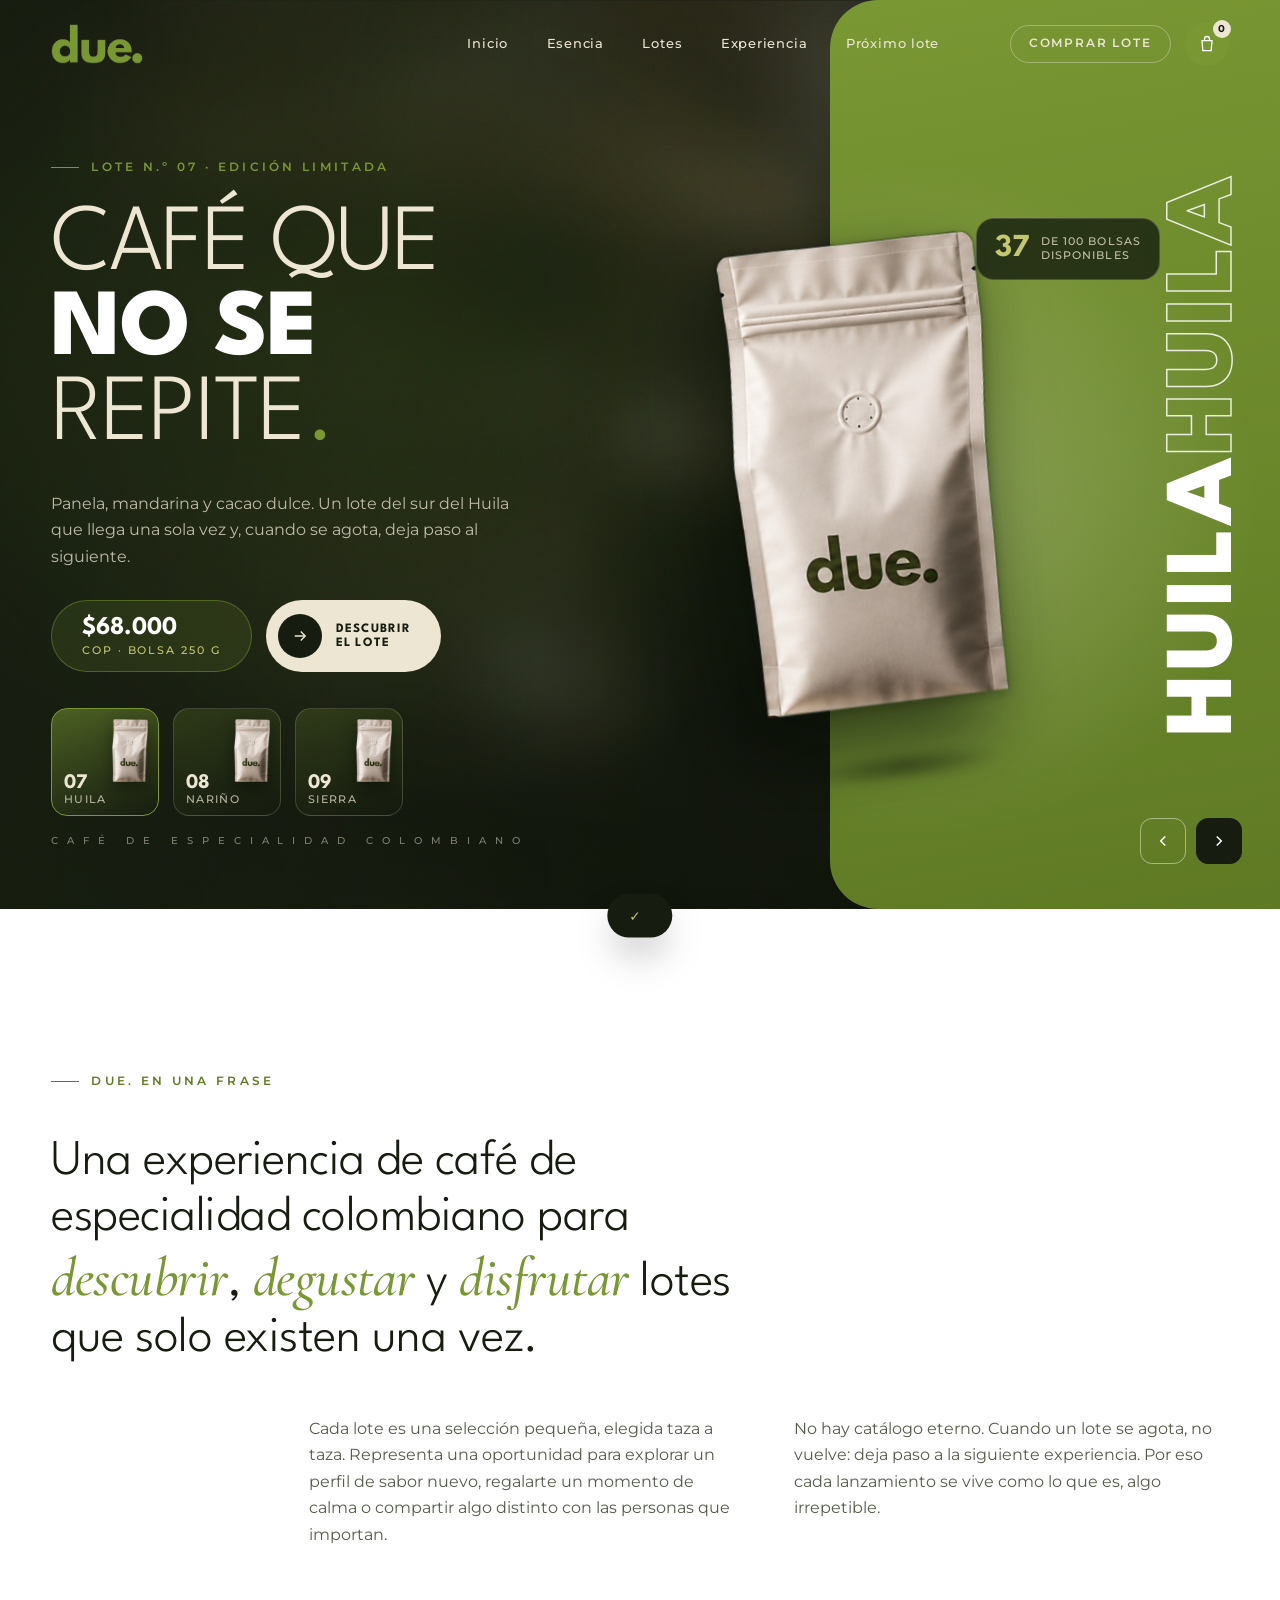
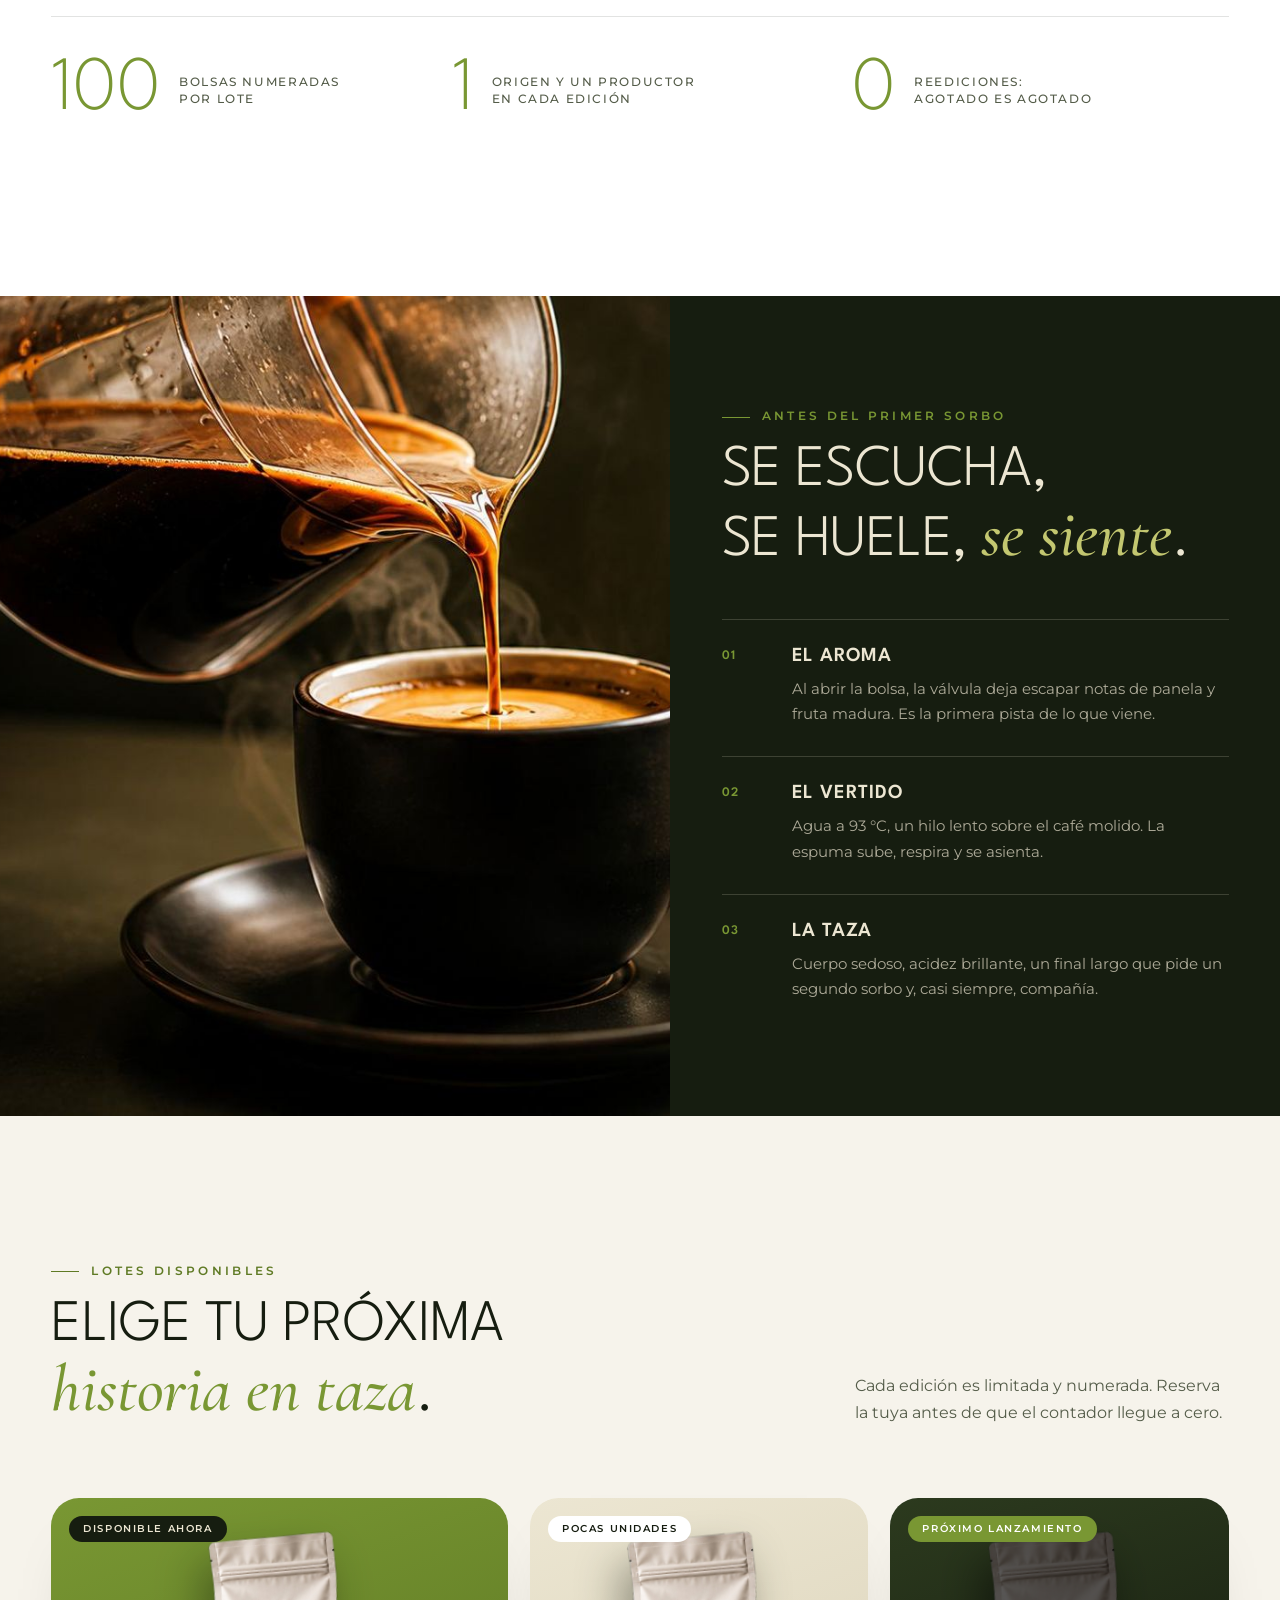
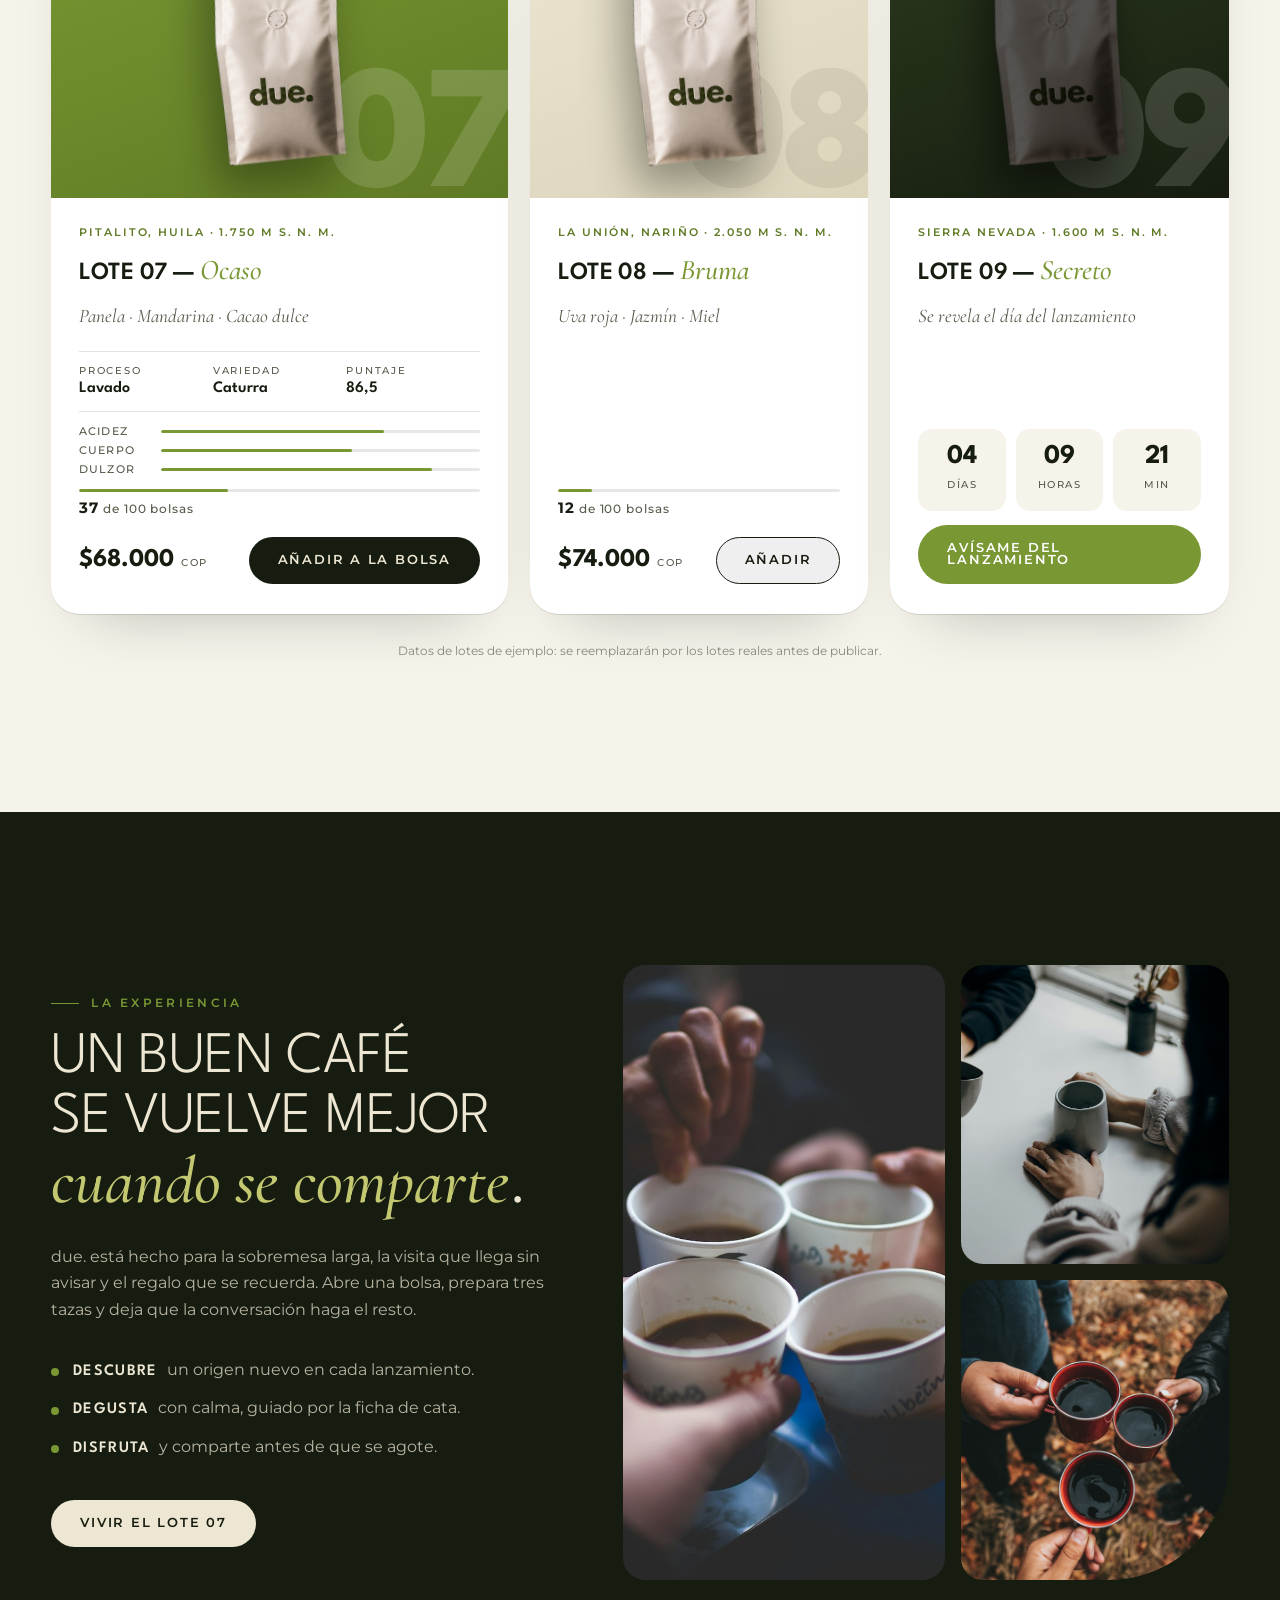
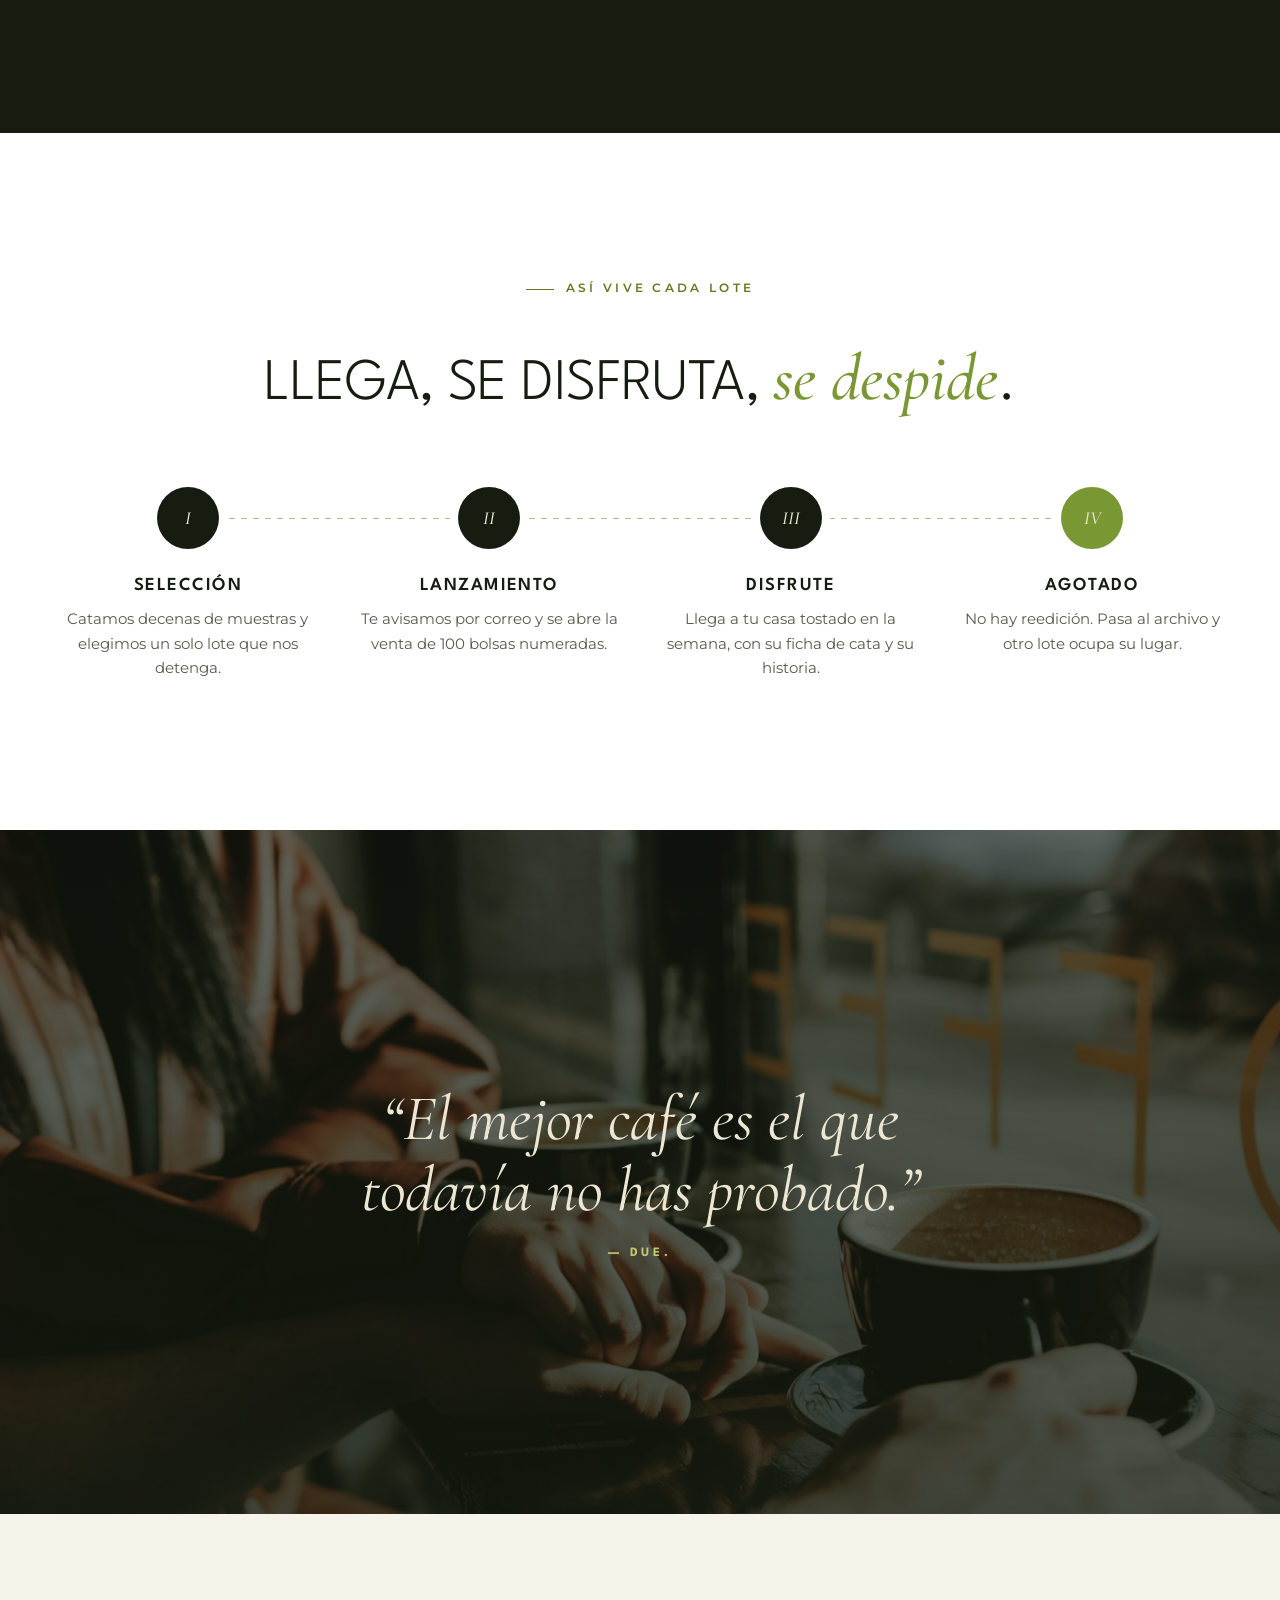
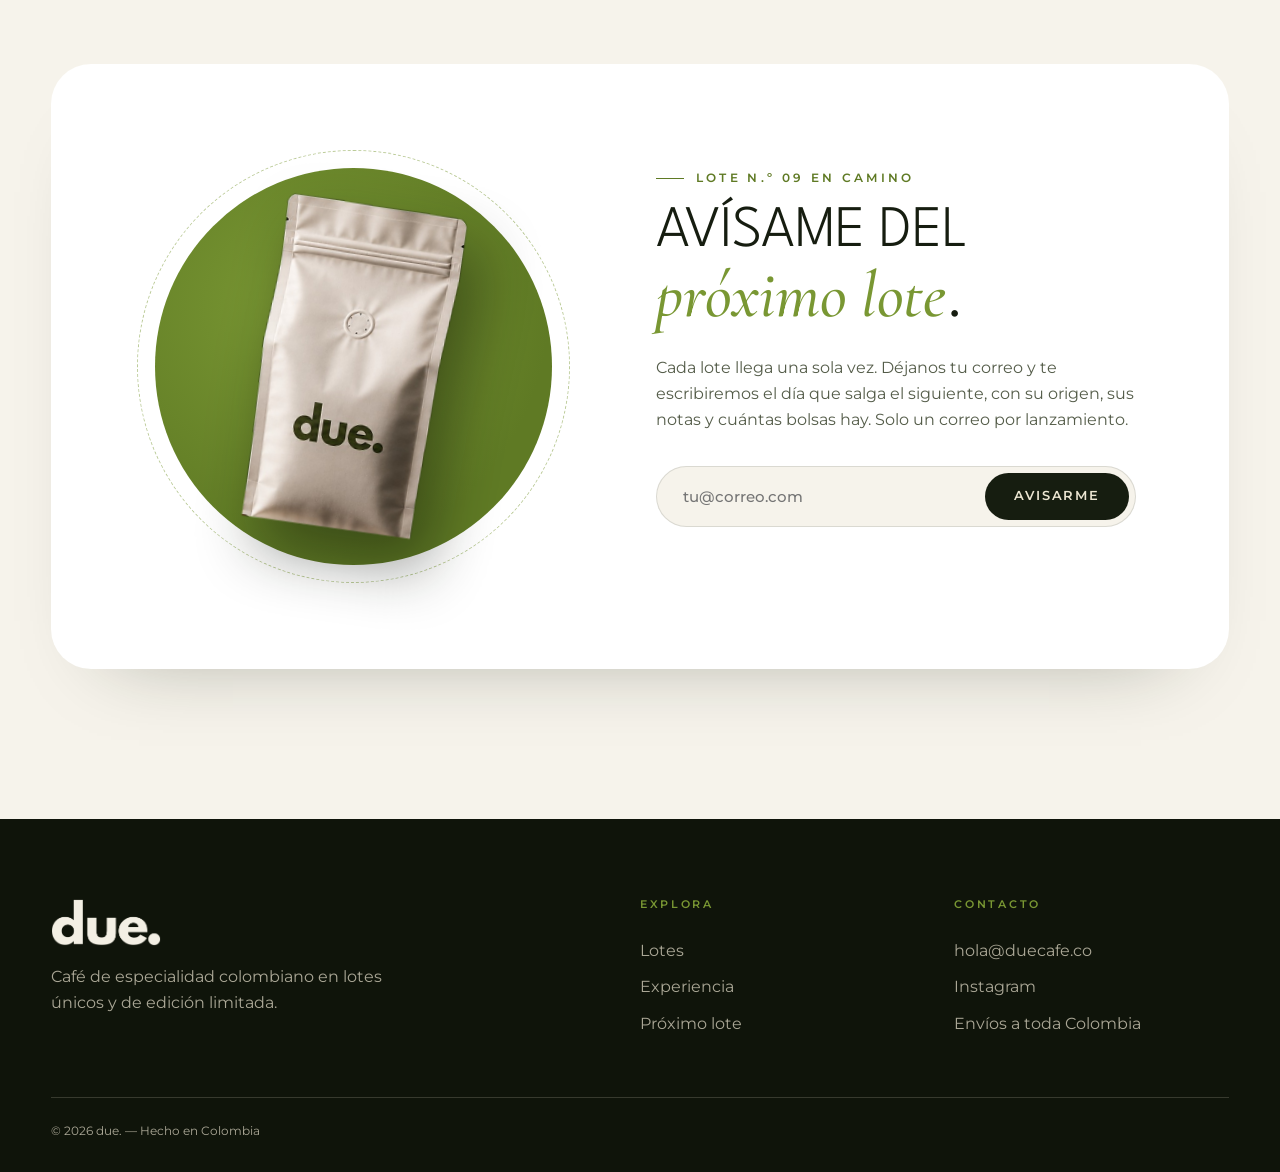
==== index.html @ b34d58bc "Cambiar el club por «avísame del próximo lote» La sección final, el menú, el pie, la tarjeta del lot" ====
<!DOCTYPE html>
<html lang="es">
<head>
  <meta charset="UTF-8">
  <meta name="viewport" content="width=device-width, initial-scale=1">
  <title>due. — Café de especialidad colombiano en lotes limitados</title>
  <meta name="description" content="due. es una experiencia de café de especialidad colombiano: lotes únicos y de edición limitada para descubrir, degustar y compartir antes de que se agoten.">
  <meta name="theme-color" content="#161D10">
  <link rel="icon" href="assets/logo-due-olive.png">
  <link rel="preconnect" href="https://fonts.googleapis.com">
  <link rel="preconnect" href="https://fonts.gstatic.com" crossorigin>
  <link href="https://fonts.googleapis.com/css2?family=Cormorant+Garamond:ital,wght@0,500;1,400;1,500&family=League+Spartan:wght@300;400;600;700;800&family=Montserrat:wght@400;500;600&display=swap" rel="stylesheet">
  <link rel="stylesheet" href="css/due.css">
</head>
<body>

<a class="skip" href="#main">Saltar al contenido</a>

<!-- ============ HEADER ============ -->
<header class="nav" id="nav">
  <div class="nav__in">
    <a href="#inicio" class="nav__logo" aria-label="due. inicio">
      <img src="assets/logo-due-lima.png" alt="due." width="96" height="41">
    </a>
    <nav class="nav__links" id="menu" aria-label="Principal">
      <a href="#inicio">Inicio</a>
      <a href="#esencia">Esencia</a>
      <a href="#lotes">Lotes</a>
      <a href="#experiencia">Experiencia</a>
      <a href="#aviso">Próximo lote</a>
    </nav>
    <div class="nav__actions">
      <a href="#lotes" class="nav__cta">Comprar lote</a>
      <button class="nav__bag" type="button" aria-label="Bolsa de compra, 0 productos" id="bagBtn">
        <svg viewBox="0 0 24 24" aria-hidden="true"><path d="M6 8h12l-1 12H7L6 8Z"/><path d="M9 8V6a3 3 0 0 1 6 0v2"/></svg>
        <span class="nav__count" id="bagCount">0</span>
      </button>
      <button class="nav__burger" type="button" aria-label="Abrir menú" aria-expanded="false" aria-controls="menu" id="burger"><span></span><span></span></button>
    </div>
  </div>
</header>

<main id="main">

<!-- ============ HERO ============ -->
<section class="hero" id="inicio" aria-label="Lote actual">
  <div class="hero__bg" aria-hidden="true"></div>

  <div class="hero__copy">
    <p class="eyebrow eyebrow--olive" data-lot="eyebrow">Lote N.º 07 · Edición limitada</p>
    <h1 class="hero__title">
      <span class="thin">Café que</span>
      <span class="bold">no se</span>
      <span class="thin">repite<em>.</em></span>
    </h1>
    <p class="hero__lead" data-lot="lead">Panela, mandarina y cacao dulce. Un lote del sur del Huila que llega una sola vez y, cuando se agota, deja paso al siguiente.</p>

    <div class="hero__pills">
      <div class="pill pill--price">
        <strong data-lot="price">$68.000</strong>
        <span>COP · bolsa 250 g</span>
      </div>
      <a href="#lotes" class="pill pill--cta">
        <span class="pill__icon" aria-hidden="true">
          <svg viewBox="0 0 24 24"><path d="M5 12h14M13 6l6 6-6 6"/></svg>
        </span>
        <span>Descubrir<br>el lote</span>
      </a>
    </div>

    <div class="hero__thumbs" role="tablist" aria-label="Elegir lote">
      <button class="thumb is-active" role="tab" aria-selected="true" data-index="0">
        <img src="assets/landing/due-bag.png" alt="" width="56" height="97">
        <span><b>07</b>Huila</span>
      </button>
      <button class="thumb" role="tab" aria-selected="false" data-index="1">
        <img src="assets/landing/due-bag.png" alt="" width="56" height="97">
        <span><b>08</b>Nariño</span>
      </button>
      <button class="thumb" role="tab" aria-selected="false" data-index="2">
        <img src="assets/landing/due-bag.png" alt="" width="56" height="97">
        <span><b>09</b>Sierra</span>
      </button>
      <p class="hero__caption">C a f é &nbsp; d e &nbsp; e s p e c i a l i d a d &nbsp; c o l o m b i a n o</p>
    </div>
  </div>

  <div class="hero__stage">
    <div class="hero__panel" aria-hidden="true">
      <p class="hero__vertical"><span data-lot="region">HUILA</span><span class="outline" data-lot="region2">HUILA</span></p>
    </div>
    <figure class="hero__bag">
      <img src="assets/landing/due-bag.png" alt="Bolsa de café due., lote actual" width="650" height="1130" fetchpriority="high">
      <span class="hero__shadow" aria-hidden="true"></span>
    </figure>
    <div class="hero__badge">
      <span class="hero__badge-num" data-lot="left">37</span>
      <span>de 100 bolsas<br>disponibles</span>
    </div>
    <div class="hero__arrows">
      <button type="button" aria-label="Lote anterior" id="prevLot"><svg viewBox="0 0 24 24"><path d="M15 6l-6 6 6 6"/></svg></button>
      <button type="button" aria-label="Lote siguiente" id="nextLot" class="is-solid"><svg viewBox="0 0 24 24"><path d="M9 6l6 6-6 6"/></svg></button>
    </div>
  </div>
</section>

<!-- ============ ESENCIA ============ -->
<section class="essence" id="esencia">
  <div class="wrap essence__grid">
    <p class="eyebrow">due. en una frase</p>
    <h2 class="essence__quote reveal">
      Una experiencia de café de especialidad colombiano para <em>descubrir</em>, <em>degustar</em> y <em>disfrutar</em> lotes que solo existen una vez.
    </h2>
    <div class="essence__cols reveal">
      <p>Cada lote es una selección pequeña, elegida taza a taza. Representa una oportunidad para explorar un perfil de sabor nuevo, regalarte un momento de calma o compartir algo distinto con las personas que importan.</p>
      <p>No hay catálogo eterno. Cuando un lote se agota, no vuelve: deja paso a la siguiente experiencia. Por eso cada lanzamiento se vive como lo que es, algo irrepetible.</p>
    </div>
    <ul class="essence__stats reveal" aria-label="La propuesta en números">
      <li><strong>100</strong><span>bolsas numeradas<br>por lote</span></li>
      <li><strong>1</strong><span>origen y un productor<br>en cada edición</span></li>
      <li><strong>0</strong><span>reediciones:<br>agotado es agotado</span></li>
    </ul>
  </div>
</section>

<!-- ============ SENSORIAL ============ -->
<section class="senses" aria-labelledby="senses-title">
  <figure class="senses__media reveal">
    <img src="assets/club/vertido.jpg" alt="Café recién filtrado cayendo sobre una taza negra" loading="lazy" width="1600" height="900">
  </figure>
  <div class="senses__copy">
    <p class="eyebrow eyebrow--olive">Antes del primer sorbo</p>
    <h2 id="senses-title" class="h2 h2--light">Se escucha,<br>se huele, <span class="serif-it">se siente</span>.</h2>
    <ol class="senses__list">
      <li class="reveal"><span>01</span><div><h3>El aroma</h3><p>Al abrir la bolsa, la válvula deja escapar notas de panela y fruta madura. Es la primera pista de lo que viene.</p></div></li>
      <li class="reveal"><span>02</span><div><h3>El vertido</h3><p>Agua a 93 °C, un hilo lento sobre el café molido. La espuma sube, respira y se asienta.</p></div></li>
      <li class="reveal"><span>03</span><div><h3>La taza</h3><p>Cuerpo sedoso, acidez brillante, un final largo que pide un segundo sorbo y, casi siempre, compañía.</p></div></li>
    </ol>
  </div>
</section>

<!-- ============ LOTES ============ -->
<section class="lots" id="lotes" aria-labelledby="lots-title">
  <div class="wrap">
    <header class="section-head">
      <div>
        <p class="eyebrow">Lotes disponibles</p>
        <h2 id="lots-title" class="h2">Elige tu próxima<br><span class="serif-it">historia en taza</span>.</h2>
      </div>
      <p class="section-head__aside">Cada edición es limitada y numerada. Reserva la tuya antes de que el contador llegue a cero.</p>
    </header>

    <div class="lots__grid">
      <!-- Lote 07 -->
      <article class="lot lot--feature reveal">
        <div class="lot__visual">
          <span class="lot__tag">Disponible ahora</span>
          <img src="assets/landing/due-bag.png" alt="Bolsa due. Lote 07" loading="lazy" width="650" height="1130">
          <span class="lot__num" aria-hidden="true">07</span>
        </div>
        <div class="lot__body">
          <p class="lot__origin">Pitalito, Huila · 1.750 m s. n. m.</p>
          <h3 class="lot__name">Lote 07 — <span class="serif-it">Ocaso</span></h3>
          <p class="lot__notes">Panela · Mandarina · Cacao dulce</p>
          <dl class="lot__specs">
            <div><dt>Proceso</dt><dd>Lavado</dd></div>
            <div><dt>Variedad</dt><dd>Caturra</dd></div>
            <div><dt>Puntaje</dt><dd>86,5</dd></div>
          </dl>
          <div class="lot__meter" aria-label="Perfil de taza">
            <p><span>Acidez</span><i style="--v:.7"></i></p>
            <p><span>Cuerpo</span><i style="--v:.6"></i></p>
            <p><span>Dulzor</span><i style="--v:.85"></i></p>
          </div>
          <div class="lot__stock">
            <div class="lot__bar"><i style="--v:.37"></i></div>
            <p><strong>37</strong> de 100 bolsas</p>
          </div>
          <div class="lot__buy">
            <p class="lot__price">$68.000 <small>COP</small></p>
            <button class="btn btn--dark js-add" type="button" data-name="Lote 07 — Ocaso">Añadir a la bolsa</button>
          </div>
        </div>
      </article>

      <!-- Lote 08 -->
      <article class="lot reveal">
        <div class="lot__visual lot__visual--soft">
          <span class="lot__tag lot__tag--light">Pocas unidades</span>
          <img src="assets/landing/due-bag.png" alt="Bolsa due. Lote 08" loading="lazy" width="650" height="1130">
          <span class="lot__num" aria-hidden="true">08</span>
        </div>
        <div class="lot__body">
          <p class="lot__origin">La Unión, Nariño · 2.050 m s. n. m.</p>
          <h3 class="lot__name">Lote 08 — <span class="serif-it">Bruma</span></h3>
          <p class="lot__notes">Uva roja · Jazmín · Miel</p>
          <div class="lot__stock">
            <div class="lot__bar"><i style="--v:.12"></i></div>
            <p><strong>12</strong> de 100 bolsas</p>
          </div>
          <div class="lot__buy">
            <p class="lot__price">$74.000 <small>COP</small></p>
            <button class="btn btn--line js-add" type="button" data-name="Lote 08 — Bruma">Añadir</button>
          </div>
        </div>
      </article>

      <!-- Lote 09 -->
      <article class="lot lot--soon reveal">
        <div class="lot__visual lot__visual--dark">
          <span class="lot__tag lot__tag--olive">Próximo lanzamiento</span>
          <img src="assets/landing/due-bag.png" alt="Bolsa due. Lote 09, próximamente" loading="lazy" width="650" height="1130">
          <span class="lot__num" aria-hidden="true">09</span>
        </div>
        <div class="lot__body">
          <p class="lot__origin">Sierra Nevada · 1.600 m s. n. m.</p>
          <h3 class="lot__name">Lote 09 — <span class="serif-it">Secreto</span></h3>
          <p class="lot__notes">Se revela el día del lanzamiento</p>
          <div class="countdown" id="countdown" aria-live="polite">
            <p><strong data-cd="d">00</strong><span>días</span></p>
            <p><strong data-cd="h">00</strong><span>horas</span></p>
            <p><strong data-cd="m">00</strong><span>min</span></p>
          </div>
          <a href="#aviso" class="btn btn--olive">Avísame del lanzamiento</a>
        </div>
      </article>
    </div>

    <p class="lots__note">Datos de lotes de ejemplo: se reemplazarán por los lotes reales antes de publicar.</p>
  </div>
</section>

<!-- ============ EXPERIENCIA / COMPARTIR ============ -->
<section class="share" id="experiencia" aria-labelledby="share-title">
  <div class="wrap share__grid">
    <div class="share__copy">
      <p class="eyebrow eyebrow--olive">La experiencia</p>
      <h2 id="share-title" class="h2 h2--light">Un buen café<br>se vuelve mejor<br><span class="serif-it">cuando se comparte</span>.</h2>
      <p class="share__text">due. está hecho para la sobremesa larga, la visita que llega sin avisar y el regalo que se recuerda. Abre una bolsa, prepara tres tazas y deja que la conversación haga el resto.</p>
      <div class="share__steps">
        <p><b>Descubre</b> un origen nuevo en cada lanzamiento.</p>
        <p><b>Degusta</b> con calma, guiado por la ficha de cata.</p>
        <p><b>Disfruta</b> y comparte antes de que se agote.</p>
      </div>
      <a href="#lotes" class="btn btn--cream">Vivir el lote 07</a>
    </div>
    <div class="share__mosaic">
      <figure class="m1 reveal"><img src="assets/club/brindis.jpg" alt="Amigos brindando con tazas de café" loading="lazy"></figure>
      <figure class="m2 reveal"><img src="assets/club/conversacion.jpg" alt="Dos personas conversando con café junto a la ventana" loading="lazy"></figure>
      <figure class="m3 reveal"><img src="assets/club/tres-tazas.jpg" alt="Manos sosteniendo tres tazas de café" loading="lazy"></figure>
    </div>
  </div>
</section>

<!-- ============ CICLO DEL LOTE ============ -->
<section class="cycle" aria-labelledby="cycle-title">
  <div class="wrap">
    <header class="section-head section-head--center">
      <p class="eyebrow">Así vive cada lote</p>
      <h2 id="cycle-title" class="h2">Llega, se disfruta, <span class="serif-it">se despide</span>.</h2>
    </header>
    <ol class="cycle__track">
      <li class="reveal"><span class="cycle__dot">I</span><h3>Selección</h3><p>Catamos decenas de muestras y elegimos un solo lote que nos detenga.</p></li>
      <li class="reveal"><span class="cycle__dot">II</span><h3>Lanzamiento</h3><p>Te avisamos por correo y se abre la venta de 100 bolsas numeradas.</p></li>
      <li class="reveal"><span class="cycle__dot">III</span><h3>Disfrute</h3><p>Llega a tu casa tostado en la semana, con su ficha de cata y su historia.</p></li>
      <li class="reveal"><span class="cycle__dot is-last">IV</span><h3>Agotado</h3><p>No hay reedición. Pasa al archivo y otro lote ocupa su lugar.</p></li>
    </ol>
  </div>
</section>

<!-- ============ MOMENTO / CITA ============ -->
<section class="moment" aria-label="Un momento due.">
  <img src="assets/club/ventana.jpg" alt="" loading="lazy" class="moment__img">
  <div class="moment__copy">
    <p class="moment__quote">“El mejor café es el que todavía no has probado.”</p>
    <p class="moment__sign">— due.</p>
  </div>
</section>

<!-- ============ AVISO PRÓXIMO LOTE ============ -->
<section class="aviso" id="aviso" aria-labelledby="aviso-title">
  <div class="wrap aviso__grid">
    <div class="aviso__visual" aria-hidden="true">
      <span class="aviso__ring"></span>
      <img src="assets/landing/due-bag.png" alt="" loading="lazy" width="650" height="1130">
    </div>
    <div class="aviso__copy">
      <p class="eyebrow">Lote N.º 09 en camino</p>
      <h2 id="aviso-title" class="h2">Avísame del<br><span class="serif-it">próximo lote</span>.</h2>
      <p>Cada lote llega una sola vez. Déjanos tu correo y te escribiremos el día que salga el siguiente, con su origen, sus notas y cuántas bolsas hay. Solo un correo por lanzamiento.</p>
      <form class="aviso__form" id="avisoForm" novalidate>
        <label for="email" class="sr-only">Correo electrónico</label>
        <input id="email" name="email" type="email" placeholder="tu@correo.com" autocomplete="email" required>
        <button class="btn btn--dark" type="submit">Avisarme</button>
      </form>
      <p class="aviso__msg" id="avisoMsg" role="status"></p>
    </div>
  </div>
</section>

</main>

<!-- ============ FOOTER ============ -->
<footer class="foot">
  <div class="wrap foot__grid">
    <div class="foot__brand">
      <img src="assets/logo-due-cream.png" alt="due." width="120" height="52" loading="lazy">
      <p>Café de especialidad colombiano en lotes únicos y de edición limitada.</p>
    </div>
    <nav aria-label="Pie de página">
      <h4>Explora</h4>
      <a href="#lotes">Lotes</a><a href="#experiencia">Experiencia</a><a href="#aviso">Próximo lote</a>
    </nav>
    <div>
      <h4>Contacto</h4>
      <a href="mailto:hola@duecafe.co">hola@duecafe.co</a>
      <a href="#">Instagram</a>
      <p>Envíos a toda Colombia</p>
    </div>
  </div>
  <p class="foot__base wrap">© 2026 due. — Hecho en Colombia</p>
</footer>

<div class="toast" id="toast" role="status" aria-live="polite"></div>

<script src="js/due.js"></script>
</body>
</html>
---- css/due.css ----
/* due. — Landing: café de especialidad colombiano en lotes limitados */

:root {
  --night:  #0F140A;
  --forest: #161D10;
  --moss:   #1F2816;
  --bottle: #2C3A1E;
  --olive:  #799733;
  --olive-d:#5F7A24;
  --lime:   #C3C770;
  --gold:   #C9A35F;
  --cream:  #ECE6D2;
  --paper:  #F6F3EB;
  --white:  #FFFFFF;
  --ink:    #161D10;
  --ink-2:  #545C49;
  --line-l: rgba(236, 230, 210, .18);
  --line-d: rgba(22, 29, 16, .12);

  --display: "League Spartan", "Montserrat", system-ui, sans-serif;
  --sans: "Montserrat", system-ui, -apple-system, "Segoe UI", sans-serif;
  --serif: "Cormorant Garamond", Georgia, serif;

  --wrap: 1240px;
  --gut: clamp(16px, 4vw, 56px);
  --radius: 28px;
  --ease: cubic-bezier(.22, 1, .36, 1);
}

*, *::before, *::after { box-sizing: border-box; }
html { scroll-behavior: smooth; -webkit-text-size-adjust: 100%; }
body {
  margin: 0; background: var(--paper); color: var(--ink);
  font: 400 1rem/1.65 var(--sans); -webkit-font-smoothing: antialiased; overflow-x: clip;
}
img { display: block; max-width: 100%; height: auto; }
figure { margin: 0; }
a { color: inherit; text-decoration: none; }
button { font: inherit; color: inherit; cursor: pointer; }
h1, h2, h3, h4, p { margin: 0; }
:focus-visible { outline: 2px solid var(--olive); outline-offset: 3px; border-radius: 4px; }
.sr-only { position: absolute; width: 1px; height: 1px; overflow: hidden; clip: rect(0 0 0 0); white-space: nowrap; }
.skip { position: absolute; left: 16px; top: -60px; z-index: 100; background: var(--olive); color: var(--white); padding: 10px 16px; border-radius: 99px; }
.skip:focus { top: 16px; }
.wrap { width: min(var(--wrap), 100% - 2 * var(--gut)); margin-inline: auto; }

/* ---------- Type ---------- */
.eyebrow {
  font: 600 .74rem/1 var(--sans); letter-spacing: .28em; text-transform: uppercase;
  color: var(--olive-d); display: flex; align-items: center; gap: 12px;
}
.eyebrow::before { content: ""; width: 28px; height: 1px; background: currentColor; }
.eyebrow--olive { color: var(--olive); }
.h2 {
  font: 300 clamp(2.2rem, 4.6vw, 3.9rem)/1.02 var(--display);
  letter-spacing: -.01em; text-transform: uppercase; margin-top: 18px;
}
.h2--light { color: var(--cream); }
.serif-it {
  font-family: var(--serif); font-style: italic; font-weight: 500;
  text-transform: none; letter-spacing: 0; color: var(--olive);
}
.h2 .serif-it { font-size: 1.12em; }
.h2--light .serif-it { color: var(--lime); }

/* ---------- Buttons ---------- */
.btn {
  display: inline-flex; align-items: center; justify-content: center; gap: 10px;
  padding: 16px 28px; border-radius: 99px; border: 1px solid transparent;
  font: 600 .8rem/1 var(--sans); letter-spacing: .14em; text-transform: uppercase;
  transition: background .35s var(--ease), color .35s var(--ease), transform .35s var(--ease), border-color .35s var(--ease);
}
.btn:hover { transform: translateY(-2px); }
.btn:active { transform: translateY(0) scale(.98); }
.btn--dark  { background: var(--forest); color: var(--cream); }
.btn--dark:hover { background: var(--olive); color: var(--white); }
.btn--olive { background: var(--olive); color: var(--white); }
.btn--olive:hover { background: var(--lime); color: var(--forest); }
.btn--cream { background: var(--cream); color: var(--forest); }
.btn--cream:hover { background: var(--white); }
.btn--line  { border-color: var(--forest); color: var(--forest); }
.btn--line:hover { background: var(--forest); color: var(--cream); }

/* ---------- Header ---------- */
.nav {
  position: fixed; inset: 0 0 auto; z-index: 50;
  transition: background .4s var(--ease), box-shadow .4s var(--ease), padding .4s var(--ease);
  padding: 22px 0;
}
.nav.is-scrolled { background: rgba(22, 29, 16, .86); backdrop-filter: blur(14px); -webkit-backdrop-filter: blur(14px); padding: 12px 0; box-shadow: 0 1px 0 var(--line-l); }
.nav__in { width: min(1400px, 100% - 2 * var(--gut)); margin-inline: auto; display: flex; align-items: center; gap: 32px; }
.nav__logo img { width: 92px; height: auto; }
.nav__links { display: flex; gap: clamp(20px, 3vw, 44px); margin-left: auto; }
.nav__links a {
  color: var(--cream); font: 500 .82rem/1 var(--sans); letter-spacing: .06em; position: relative; padding: 6px 0;
}
.nav__links a::after { content: ""; position: absolute; left: 0; right: 0; bottom: 0; height: 1px; background: var(--olive); transform: scaleX(0); transform-origin: left; transition: transform .4s var(--ease); }
.nav__links a:hover::after, .nav__links a.is-current::after { transform: scaleX(1); }
.nav__actions { display: flex; align-items: center; gap: 14px; margin-left: clamp(16px, 3vw, 44px); }
.nav__cta {
  font: 600 .72rem/1 var(--sans); letter-spacing: .16em; text-transform: uppercase;
  color: var(--cream); border: 1px solid rgba(236, 230, 210, .4); border-radius: 99px; padding: 12px 18px;
  transition: background .3s, color .3s, border-color .3s;
}
.nav__cta:hover { background: var(--olive); border-color: var(--olive); color: var(--white); }
.nav__bag { position: relative; width: 44px; height: 44px; border-radius: 50%; border: 0; background: var(--olive); display: grid; place-items: center; }
.nav__bag svg { width: 20px; fill: none; stroke: var(--white); stroke-width: 1.6; }
.nav__count { position: absolute; top: -2px; right: -2px; min-width: 18px; height: 18px; border-radius: 9px; background: var(--cream); color: var(--forest); font: 700 .65rem/18px var(--sans); text-align: center; }
.nav__count.bump { animation: bump .5s var(--ease); }
@keyframes bump { 40% { transform: scale(1.4); } }
.nav__burger { display: none; width: 44px; height: 44px; border: 1px solid rgba(236,230,210,.4); background: none; border-radius: 50%; flex-direction: column; justify-content: center; align-items: center; gap: 6px; }
.nav__burger span { width: 18px; height: 1.5px; background: var(--cream); transition: transform .35s var(--ease); }
.nav__burger[aria-expanded="true"] span:first-child { transform: translateY(3.75px) rotate(45deg); }
.nav__burger[aria-expanded="true"] span:last-child { transform: translateY(-3.75px) rotate(-45deg); }

/* ---------- Hero ---------- */
.hero {
  position: relative; min-height: max(720px, 100svh); background: var(--forest); color: var(--cream);
  display: grid; grid-template-columns: minmax(0, 1.05fr) minmax(0, .95fr); overflow: hidden; isolation: isolate;
}
.hero__bg {
  position: absolute; inset: 0; z-index: -1;
  background:
    radial-gradient(ellipse 60% 70% at 30% 40%, rgba(121, 151, 51, .16), transparent 70%),
    linear-gradient(90deg, rgba(22, 29, 16, .92) 0%, rgba(22, 29, 16, .7) 55%, rgba(22, 29, 16, .5) 100%),
    url("../assets/landing/hero-bokeh.jpg") center / cover;
}
.hero__bg::after { /* fine grain for a printed, premium texture */
  content: ""; position: absolute; inset: 0; opacity: .18; mix-blend-mode: overlay;
  background-image: url("data:image/svg+xml,%3Csvg xmlns='http://www.w3.org/2000/svg' width='160' height='160'%3E%3Cfilter id='n'%3E%3CfeTurbulence type='fractalNoise' baseFrequency='.9' numOctaves='2' stitchTiles='stitch'/%3E%3C/filter%3E%3Crect width='100%25' height='100%25' filter='url(%23n)'/%3E%3C/svg%3E");
}
.hero__copy {
  padding: clamp(130px, 18vh, 190px) 0 clamp(48px, 7vh, 72px) max(var(--gut), calc((100vw - 1400px) / 2 + var(--gut)));
  display: flex; flex-direction: column; justify-content: center; gap: 30px; position: relative; z-index: 2;
}
.hero__title {
  font-family: var(--display); text-transform: uppercase; line-height: .9; letter-spacing: -.015em;
  font-size: clamp(3.4rem, 7.4vw, 7.2rem); display: flex; flex-direction: column;
}
.hero__title .thin { font-weight: 300; }
.hero__title .bold { font-weight: 800; color: var(--white); }
.hero__title em { font-style: normal; color: var(--olive); }
.hero__lead { max-width: 42ch; color: rgba(236, 230, 210, .78); font-size: 1.02rem; }

.hero__pills { display: flex; flex-wrap: wrap; gap: 14px; }
.pill { border-radius: 99px; padding: 14px 30px; display: flex; align-items: center; gap: 14px; min-height: 66px; }
.pill--price { background: rgba(121, 151, 51, .16); border: 1px solid rgba(121, 151, 51, .5); flex-direction: column; align-items: flex-start; justify-content: center; gap: 4px; }
.pill--price strong { font: 700 1.6rem/1 var(--display); color: var(--white); }
.pill--price span { font: 500 .66rem/1 var(--sans); letter-spacing: .18em; text-transform: uppercase; color: var(--lime); }
.pill--cta { background: var(--cream); color: var(--forest); font: 700 .8rem/1.15 var(--display); letter-spacing: .1em; text-transform: uppercase; padding-left: 12px; transition: background .35s var(--ease), transform .35s var(--ease); }
.pill--cta:hover { background: var(--white); transform: translateY(-2px); }
.pill__icon { width: 44px; height: 44px; border-radius: 50%; background: var(--forest); display: grid; place-items: center; transition: transform .4s var(--ease); }
.pill--cta:hover .pill__icon { transform: rotate(-45deg); }
.pill__icon svg { width: 18px; fill: none; stroke: var(--cream); stroke-width: 1.8; }

.hero__thumbs { display: flex; flex-wrap: wrap; gap: 14px; margin-top: 6px; }
.thumb {
  width: 108px; height: 108px; border-radius: 16px; border: 1px solid var(--line-l);
  background: linear-gradient(160deg, rgba(121, 151, 51, .22), rgba(22, 29, 16, .3));
  position: relative; overflow: hidden; padding: 0; text-align: left;
  transition: border-color .35s var(--ease), transform .35s var(--ease), background .35s var(--ease);
}
.thumb img { position: absolute; width: 36px; right: 10px; top: 10px; filter: drop-shadow(0 6px 8px rgba(0,0,0,.4)); transition: transform .5s var(--ease); }
.thumb span { position: absolute; left: 12px; bottom: 10px; font: 500 .66rem/1.1 var(--sans); letter-spacing: .12em; text-transform: uppercase; color: rgba(236,230,210,.75); }
.thumb b { display: block; font: 700 1.3rem/1 var(--display); color: var(--cream); letter-spacing: 0; }
.thumb:hover { transform: translateY(-3px); }
.thumb:hover img { transform: translateY(-4px) rotate(-4deg); }
.thumb.is-active { border-color: var(--olive); background: linear-gradient(160deg, rgba(121, 151, 51, .55), rgba(22, 29, 16, .2)); }
.hero__caption { flex-basis: 100%; font: 500 .62rem/1 var(--sans); letter-spacing: .3em; text-transform: uppercase; color: rgba(236,230,210,.5); margin-top: 6px; }

.hero__stage { position: relative; min-height: 640px; }
.hero__panel {
  position: absolute; top: 0; right: 0; bottom: 0; left: 26%;
  background: linear-gradient(170deg, var(--olive) 0%, var(--olive-d) 100%);
  border-radius: 48px 0 0 48px; overflow: hidden;
}
.hero__panel::before { content: ""; position: absolute; inset: 0; background: radial-gradient(circle at 20% 55%, rgba(255,255,255,.22), transparent 55%); }
.hero__vertical {
  position: absolute; right: clamp(16px, 2.4vw, 40px); top: 50%; transform: translateY(-50%) rotate(180deg);
  writing-mode: vertical-rl; display: flex; white-space: nowrap;
}
.hero__vertical span {
  font: 800 clamp(4.2rem, 7.6vw, 8rem)/.86 var(--display); letter-spacing: .02em; color: var(--white);
  display: block; transition: opacity .5s var(--ease), transform .6s var(--ease);
}
.hero__vertical .outline { color: transparent; -webkit-text-stroke: 1.5px rgba(255,255,255,.85); }
.hero__vertical.is-swapping span { opacity: 0; transform: translateY(30px); }

.hero__bag {
  position: absolute; left: 10%; top: 52%; width: clamp(220px, 21vw, 320px); z-index: 3;
  transform: translateY(-50%) rotate(-7deg);
  animation: float 6.5s ease-in-out infinite;
}
.hero__bag img {
  width: 100%; filter: drop-shadow(-24px 34px 40px rgba(9, 14, 5, .55)) drop-shadow(0 4px 6px rgba(9,14,5,.35));
  transition: opacity .45s var(--ease), transform .6s var(--ease);
}
.hero__bag.is-swapping img { opacity: 0; transform: translateX(-40px) rotate(-6deg) scale(.96); }
.hero__shadow {
  position: absolute; left: 12%; right: 12%; bottom: -16%; height: 26px; border-radius: 50%;
  background: radial-gradient(ellipse, rgba(9,14,5,.55), transparent 70%); filter: blur(6px);
  animation: shadow 6.5s ease-in-out infinite;
}
@keyframes float { 0%, 100% { transform: translateY(-50%) rotate(-7deg); } 50% { transform: translateY(calc(-50% - 22px)) rotate(-5deg); } }
@keyframes shadow { 0%, 100% { transform: scale(1); opacity: 1; } 50% { transform: scale(.82); opacity: .6; } }

.hero__badge {
  position: absolute; left: calc(10% + clamp(200px, 19vw, 290px)); top: 24%; z-index: 4;
  background: rgba(22, 29, 16, .8); backdrop-filter: blur(8px); -webkit-backdrop-filter: blur(8px);
  border: 1px solid rgba(236,230,210,.2); border-radius: 18px; padding: 14px 18px;
  display: flex; align-items: center; gap: 12px; font: 500 .66rem/1.35 var(--sans); letter-spacing: .1em; text-transform: uppercase; color: rgba(236,230,210,.8);
}
.hero__badge-num { font: 700 2rem/1 var(--display); color: var(--lime); letter-spacing: 0; }
.hero__arrows { position: absolute; right: clamp(18px, 3vw, 40px); bottom: clamp(24px, 5vh, 48px); display: flex; gap: 10px; z-index: 4; }
.hero__arrows button { width: 46px; height: 46px; border-radius: 12px; border: 1px solid rgba(255,255,255,.45); background: transparent; display: grid; place-items: center; transition: background .3s, transform .3s var(--ease); }
.hero__arrows button:hover { transform: translateY(-2px); background: rgba(22,29,16,.25); }
.hero__arrows .is-solid { background: var(--forest); border-color: var(--forest); }
.hero__arrows svg { width: 18px; fill: none; stroke: var(--white); stroke-width: 2; }
[data-lot] { transition: opacity .4s var(--ease); }
.is-fading [data-lot] { opacity: 0; }

/* ---------- Essence ---------- */
.essence { background: var(--white); padding: clamp(90px, 13vw, 170px) 0; }
.essence__grid { display: grid; gap: clamp(28px, 4vw, 48px); }
.essence__quote {
  font: 300 clamp(1.8rem, 3.9vw, 3.4rem)/1.12 var(--display); letter-spacing: -.01em; max-width: 24ch; color: var(--forest);
}
.essence__quote em { font-family: var(--serif); font-style: italic; font-weight: 500; color: var(--olive); font-size: 1.1em; }
.essence__cols { display: grid; grid-template-columns: 1fr 1fr; gap: clamp(24px, 4vw, 64px); max-width: 920px; margin-left: auto; color: var(--ink-2); }
.essence__stats { list-style: none; margin: 20px 0 0; padding: 36px 0 0; border-top: 1px solid var(--line-d); display: grid; grid-template-columns: repeat(3, 1fr); gap: 24px; }
.essence__stats li { display: flex; align-items: center; gap: 18px; }
.essence__stats strong { font: 200 clamp(3rem, 6vw, 5rem)/1 var(--display); color: var(--olive); }
.essence__stats span { font: 500 .72rem/1.5 var(--sans); letter-spacing: .14em; text-transform: uppercase; color: var(--ink-2); }

/* ---------- Senses ---------- */
.senses { background: var(--forest); display: grid; grid-template-columns: 1.1fr 1fr; align-items: stretch; }
.senses__media { position: relative; min-height: 560px; overflow: hidden; }
.senses__media img { position: absolute; inset: 0; width: 100%; height: 100%; object-fit: cover; transform: scale(1.06); transition: transform 1.6s var(--ease); }
.senses__media.is-in img { transform: scale(1); }
.senses__copy { padding: clamp(64px, 9vw, 130px) var(--gut); max-width: 640px; }
.senses__list { list-style: none; margin: 48px 0 0; padding: 0; display: grid; gap: 30px; }
.senses__list li { display: grid; grid-template-columns: 54px 1fr; gap: 16px; padding-top: 24px; border-top: 1px solid var(--line-l); }
.senses__list li > span { font: 600 .82rem/1 var(--display); color: var(--olive); letter-spacing: .1em; padding-top: 6px; }
.senses__list h3 { font: 600 1.25rem/1.2 var(--display); color: var(--cream); letter-spacing: .04em; text-transform: uppercase; margin-bottom: 8px; }
.senses__list p { color: rgba(236,230,210,.7); font-size: .95rem; }

/* ---------- Section head ---------- */
.section-head { display: flex; justify-content: space-between; align-items: flex-end; gap: 32px; margin-bottom: clamp(44px, 6vw, 72px); }
.section-head__aside { max-width: 34ch; color: var(--ink-2); }
.section-head--center { flex-direction: column; align-items: center; text-align: center; }

/* ---------- Lots ---------- */
.lots { background: var(--paper); padding: clamp(90px, 12vw, 150px) 0; }
.lots__grid { display: grid; grid-template-columns: 1.35fr 1fr 1fr; gap: 22px; align-items: stretch; }
.lot {
  background: var(--white); border-radius: var(--radius); overflow: hidden; display: flex; flex-direction: column;
  box-shadow: 0 1px 0 var(--line-d), 0 30px 60px -40px rgba(22, 29, 16, .35);
  transition: transform .5s var(--ease), box-shadow .5s var(--ease);
}
.lot:hover { transform: translateY(-6px); box-shadow: 0 1px 0 var(--line-d), 0 44px 70px -40px rgba(22, 29, 16, .5); }
.lot__visual { position: relative; height: 300px; background: linear-gradient(160deg, var(--olive), var(--olive-d)); display: grid; place-items: center; overflow: hidden; }
.lot__visual--soft { background: linear-gradient(160deg, var(--cream), #DCD4BB); }
.lot__visual--dark { background: linear-gradient(160deg, var(--bottle), var(--forest)); }
.lot__visual img { width: 130px; position: relative; z-index: 2; transform: rotate(-6deg); filter: drop-shadow(-12px 22px 22px rgba(9,14,5,.4)); transition: transform .7s var(--ease); }
.lot:hover .lot__visual img { transform: rotate(-2deg) translateY(-10px); }
.lot--soon .lot__visual img { filter: brightness(.35) drop-shadow(-12px 22px 22px rgba(0,0,0,.5)); }
.lot__num { position: absolute; right: -6px; bottom: -34px; font: 800 11rem/1 var(--display); color: rgba(255,255,255,.14); letter-spacing: -.04em; }
.lot__visual--soft .lot__num { color: rgba(22,29,16,.07); }
.lot__tag { position: absolute; top: 18px; left: 18px; z-index: 3; background: var(--forest); color: var(--cream); padding: 8px 14px; border-radius: 99px; font: 600 .62rem/1 var(--sans); letter-spacing: .16em; text-transform: uppercase; }
.lot__tag--light { background: var(--white); color: var(--forest); }
.lot__tag--olive { background: var(--olive); color: var(--white); }
.lot__body { padding: 28px 28px 30px; display: flex; flex-direction: column; gap: 14px; flex: 1; }
.lot__origin { font: 600 .66rem/1.4 var(--sans); letter-spacing: .18em; text-transform: uppercase; color: var(--olive-d); }
.lot__name { font: 600 1.55rem/1.1 var(--display); letter-spacing: -.005em; text-transform: uppercase; }
.lot__name .serif-it { font-size: 1.15em; }
.lot__notes { color: var(--ink-2); font-family: var(--serif); font-style: italic; font-size: 1.2rem; }
.lot__specs { display: grid; grid-template-columns: repeat(3, 1fr); margin: 4px 0 0; border-block: 1px solid var(--line-d); padding: 14px 0; }
.lot__specs dt { font: 500 .6rem/1 var(--sans); letter-spacing: .18em; text-transform: uppercase; color: var(--ink-2); margin-bottom: 6px; }
.lot__specs dd { margin: 0; font: 600 1rem/1 var(--display); }
.lot__meter { display: grid; gap: 8px; }
.lot__meter p { display: grid; grid-template-columns: 70px 1fr; align-items: center; gap: 12px; font: 500 .68rem/1 var(--sans); letter-spacing: .1em; text-transform: uppercase; color: var(--ink-2); }
.lot__meter i, .lot__bar { height: 3px; background: rgba(22,29,16,.1); border-radius: 3px; position: relative; overflow: hidden; display: block; }
.lot__meter i::after, .lot__bar i { content: ""; position: absolute; inset: 0 auto 0 0; width: calc(var(--v) * 100%); background: var(--olive); border-radius: 3px; transform-origin: left; transform: scaleX(0); transition: transform 1.4s var(--ease) .2s; display: block; }
.is-in .lot__meter i::after, .is-in .lot__bar i { transform: scaleX(1); }
.lot__stock { display: grid; gap: 8px; margin-top: auto; }
.lot__stock p { font: 500 .72rem/1 var(--sans); letter-spacing: .08em; color: var(--ink-2); }
.lot__stock strong { color: var(--forest); font-size: .95rem; }
.lot__buy { display: flex; align-items: center; justify-content: space-between; gap: 16px; padding-top: 8px; }
.lot__price { font: 700 1.6rem/1 var(--display); }
.lot__price small { font: 500 .62rem/1 var(--sans); letter-spacing: .16em; color: var(--ink-2); }
.countdown { display: grid; grid-template-columns: repeat(3, 1fr); gap: 10px; margin-top: auto; }
.countdown p { background: var(--paper); border-radius: 14px; padding: 14px 6px; text-align: center; }
.countdown strong { display: block; font: 700 1.7rem/1 var(--display); color: var(--forest); }
.countdown span { font: 500 .6rem/1 var(--sans); letter-spacing: .16em; text-transform: uppercase; color: var(--ink-2); }
.lot--soon .btn { width: 100%; }
.lots__note { margin-top: 28px; font-size: .74rem; color: var(--ink-2); opacity: .7; text-align: center; }

/* ---------- Share ---------- */
.share { background: var(--forest); color: var(--cream); padding: clamp(90px, 12vw, 160px) 0; overflow: hidden; }
.share__grid { display: grid; grid-template-columns: .9fr 1.1fr; gap: clamp(40px, 6vw, 96px); align-items: center; }
.share__text { margin-top: 26px; color: rgba(236,230,210,.75); max-width: 46ch; }
.share__steps { margin: 34px 0 40px; display: grid; gap: 12px; }
.share__steps p { color: rgba(236,230,210,.75); padding-left: 22px; position: relative; }
.share__steps p::before { content: ""; position: absolute; left: 0; top: .7em; width: 8px; height: 8px; border-radius: 50%; background: var(--olive); }
.share__steps b { color: var(--cream); font: 600 1rem var(--display); letter-spacing: .08em; text-transform: uppercase; margin-right: 6px; }
.share__mosaic { display: grid; grid-template-columns: 1.2fr 1fr; grid-template-rows: 1fr 1fr; gap: 16px; height: clamp(460px, 48vw, 640px); }
.share__mosaic figure { border-radius: 22px; overflow: hidden; position: relative; }
.share__mosaic img { width: 100%; height: 100%; object-fit: cover; transition: transform 1.2s var(--ease); }
.share__mosaic figure:hover img { transform: scale(1.05); }
.share__mosaic .m1 { grid-row: 1 / 3; }
.share__mosaic .m3 { border-radius: 22px 22px 120px 22px; }

/* ---------- Cycle ---------- */
.cycle { background: var(--white); padding: clamp(90px, 12vw, 150px) 0; }
.cycle__track { list-style: none; margin: 0; padding: 0; display: grid; grid-template-columns: repeat(4, 1fr); gap: 28px; position: relative; }
.cycle__track::before { content: ""; position: absolute; top: 31px; left: 12%; right: 12%; height: 1px; background: repeating-linear-gradient(90deg, var(--olive) 0 6px, transparent 6px 12px); opacity: .6; }
.cycle__track li { text-align: center; position: relative; padding: 0 8px; }
.cycle__dot { width: 62px; height: 62px; margin: 0 auto 26px; border-radius: 50%; display: grid; place-items: center; background: var(--forest); color: var(--cream); font: 500 1.15rem/1 var(--serif); font-style: italic; position: relative; box-shadow: 0 0 0 8px var(--white); }
.cycle__dot.is-last { background: var(--olive); }
.cycle__track h3 { font: 600 1.15rem/1.2 var(--display); text-transform: uppercase; letter-spacing: .08em; margin-bottom: 10px; }
.cycle__track p { color: var(--ink-2); font-size: .92rem; max-width: 26ch; margin-inline: auto; }

/* ---------- Moment ---------- */
.moment { position: relative; min-height: 76vh; display: grid; place-items: center; overflow: hidden; isolation: isolate; text-align: center; }
.moment__img { position: absolute; inset: -10% 0; width: 100%; height: 120%; object-fit: cover; z-index: -2; will-change: transform; }
.moment::before { content: ""; position: absolute; inset: 0; z-index: -1; background: linear-gradient(180deg, rgba(22,29,16,.55), rgba(22,29,16,.75)); }
.moment__copy { padding: 0 var(--gut); }
.moment__quote { font: 400 clamp(2rem, 5vw, 4.4rem)/1.1 var(--serif); font-style: italic; color: var(--cream); max-width: 20ch; margin-inline: auto; }
.moment__sign { margin-top: 22px; font: 700 .8rem/1 var(--display); letter-spacing: .3em; color: var(--lime); text-transform: uppercase; }

/* ---------- Aviso próximo lote ---------- */
.aviso { background: var(--paper); padding: clamp(90px, 12vw, 150px) 0; }
.aviso__grid { display: grid; grid-template-columns: 1fr 1.1fr; gap: clamp(40px, 6vw, 96px); align-items: center; background: var(--white); border-radius: 40px; padding: clamp(40px, 6vw, 80px); box-shadow: 0 40px 80px -60px rgba(22,29,16,.4); }
.aviso__visual { position: relative; display: grid; place-items: center; aspect-ratio: 1; }
.aviso__ring { position: absolute; inset: 6%; border-radius: 50%; background: radial-gradient(circle at 35% 35%, var(--olive), var(--olive-d) 70%); }
.aviso__ring::after { content: ""; position: absolute; inset: -18px; border-radius: 50%; border: 1px dashed rgba(121,151,51,.5); animation: spin 40s linear infinite; }
@keyframes spin { to { transform: rotate(360deg); } }
.aviso__visual img { position: relative; width: 42%; transform: rotate(8deg); filter: drop-shadow(18px 28px 30px rgba(9,14,5,.45)); animation: float2 7s ease-in-out infinite; }
@keyframes float2 { 50% { transform: rotate(5deg) translateY(-14px); } }
.aviso__copy > p:not(.eyebrow):not(.aviso__msg) { margin-top: 22px; color: var(--ink-2); max-width: 46ch; }
.aviso__form { margin-top: 32px; display: flex; gap: 8px; background: var(--paper); border-radius: 99px; padding: 6px; border: 1px solid var(--line-d); max-width: 480px; }
.aviso__form input { flex: 1; min-width: 0; border: 0; background: transparent; padding: 0 20px; font: 500 .95rem var(--sans); color: var(--ink); }
.aviso__form input:focus { outline: none; }
.aviso__form:focus-within { border-color: var(--olive); }
.aviso__msg { margin-top: 14px; font-size: .88rem; color: var(--olive-d); min-height: 1.4em; }
.aviso__msg.is-error { color: #A0412D; }

/* ---------- Footer ---------- */
.foot { background: var(--night); color: rgba(236,230,210,.7); padding: 80px 0 30px; }
.foot__grid { display: grid; grid-template-columns: 2fr 1fr 1fr; gap: 40px; }
.foot__brand img { width: 110px; margin-bottom: 18px; }
.foot__brand p { max-width: 34ch; }
.foot h4 { font: 600 .7rem/1 var(--sans); letter-spacing: .24em; text-transform: uppercase; color: var(--olive); margin-bottom: 18px; }
.foot nav, .foot__grid > div:last-child { display: flex; flex-direction: column; gap: 10px; }
.foot a:hover { color: var(--cream); }
.foot__base { margin-top: 60px; padding-top: 24px; border-top: 1px solid var(--line-l); font-size: .74rem; }

/* ---------- Toast ---------- */
.toast { position: fixed; left: 50%; bottom: 24px; z-index: 60; transform: translate(-50%, 140%); background: var(--forest); color: var(--cream); padding: 14px 22px; border-radius: 99px; font: 500 .85rem var(--sans); box-shadow: 0 20px 40px -10px rgba(0,0,0,.4); transition: transform .5s var(--ease); max-width: calc(100% - 32px); }
.toast.is-on { transform: translate(-50%, 0); }
.toast::before { content: "✓"; color: var(--lime); margin-right: 10px; }

/* ---------- Reveal ---------- */
.reveal { opacity: 0; transform: translateY(28px); transition: opacity 1s var(--ease), transform 1s var(--ease); }
.reveal.is-in { opacity: 1; transform: none; }
.lot.reveal.is-in:hover { transform: translateY(-6px); }

/* ---------- Responsive ---------- */
@media (max-width: 1080px) {
  .lots__grid { grid-template-columns: 1fr 1fr; }
  .lot--feature { grid-column: 1 / -1; flex-direction: row; }
  .lot--feature .lot__visual { flex: 0 0 42%; height: auto; min-height: 380px; }
  .hero__badge { display: none; }
}
@media (max-width: 900px) {
  .nav__links {
    position: fixed; inset: 0; background: var(--forest); flex-direction: column; justify-content: center; align-items: center; gap: 28px;
    opacity: 0; pointer-events: none; transition: opacity .4s var(--ease); margin: 0;
  }
  .nav__links a { font: 300 2rem/1 var(--display); text-transform: uppercase; }
  .nav__links.is-open { opacity: 1; pointer-events: auto; }
  .nav__actions { margin-left: auto; position: relative; z-index: 2; }
  .nav__cta { display: none; }
  .nav__burger { display: flex; }

  .hero { grid-template-columns: 1fr; }
  .hero__copy { padding: 120px var(--gut) 40px; order: 1; }
  .hero__stage { order: 0; min-height: 0; height: 520px; margin-top: 76px; }
  .hero__panel { left: 22%; }
  .hero__bag { left: 50%; width: 220px; animation-name: floatM; }
  @keyframes floatM { 0%, 100% { transform: translate(-60%, -50%) rotate(-7deg); } 50% { transform: translate(-60%, calc(-50% - 16px)) rotate(-5deg); } }
  .hero__arrows { left: calc(22% + 18px); right: auto; bottom: 18px; }
  .hero__copy { padding-top: 24px; }

  .essence__cols, .essence__stats { grid-template-columns: 1fr; }
  .senses, .share__grid, .aviso__grid { grid-template-columns: 1fr; }
  .senses__media { min-height: 380px; }
  .section-head { flex-direction: column; align-items: flex-start; }
  .cycle__track { grid-template-columns: 1fr 1fr; row-gap: 48px; }
  .cycle__track::before { display: none; }
  .aviso__visual { max-width: 340px; margin-inline: auto; width: 100%; }
  .foot__grid { grid-template-columns: 1fr 1fr; }
  .foot__brand { grid-column: 1 / -1; }
}
@media (max-width: 640px) {
  .lots__grid { grid-template-columns: 1fr; }
  .lot--feature { flex-direction: column; }
  .lot--feature .lot__visual { min-height: 300px; }
  .hero__stage { height: 440px; }
  .hero__bag { width: 180px; }
  .thumb { width: 92px; height: 92px; }
  .thumb img { width: 30px; }
  .pill { padding: 12px 22px; }
  .lot__buy { flex-direction: column; align-items: stretch; }
  .lot__buy .btn { width: 100%; }
  .aviso__form { flex-direction: column; border-radius: 24px; }
  .aviso__form input { padding: 14px 16px; }
  .share__mosaic { height: 420px; }
  .cycle__track { grid-template-columns: 1fr; }
}
@media (prefers-reduced-motion: reduce) {
  *, *::before, *::after { animation: none !important; transition-duration: .01ms !important; scroll-behavior: auto !important; }
  .reveal { opacity: 1; transform: none; }
}
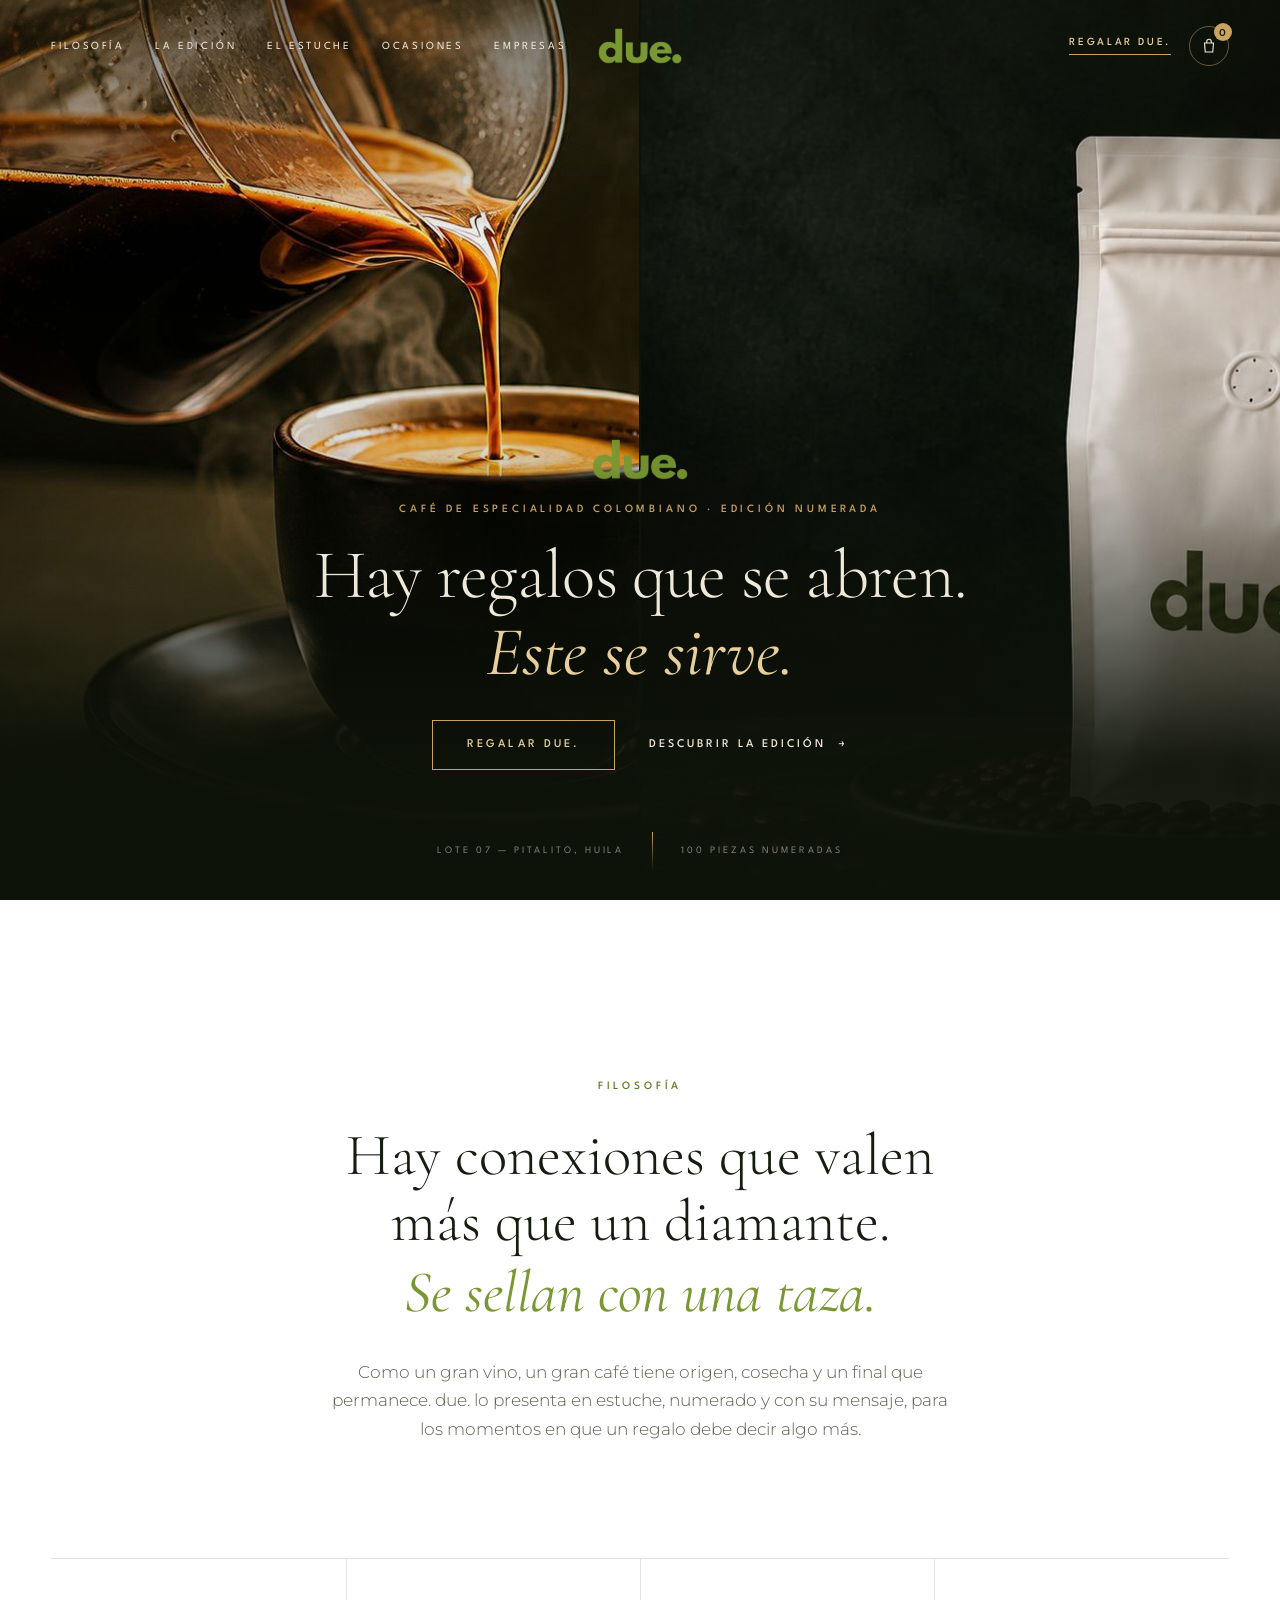
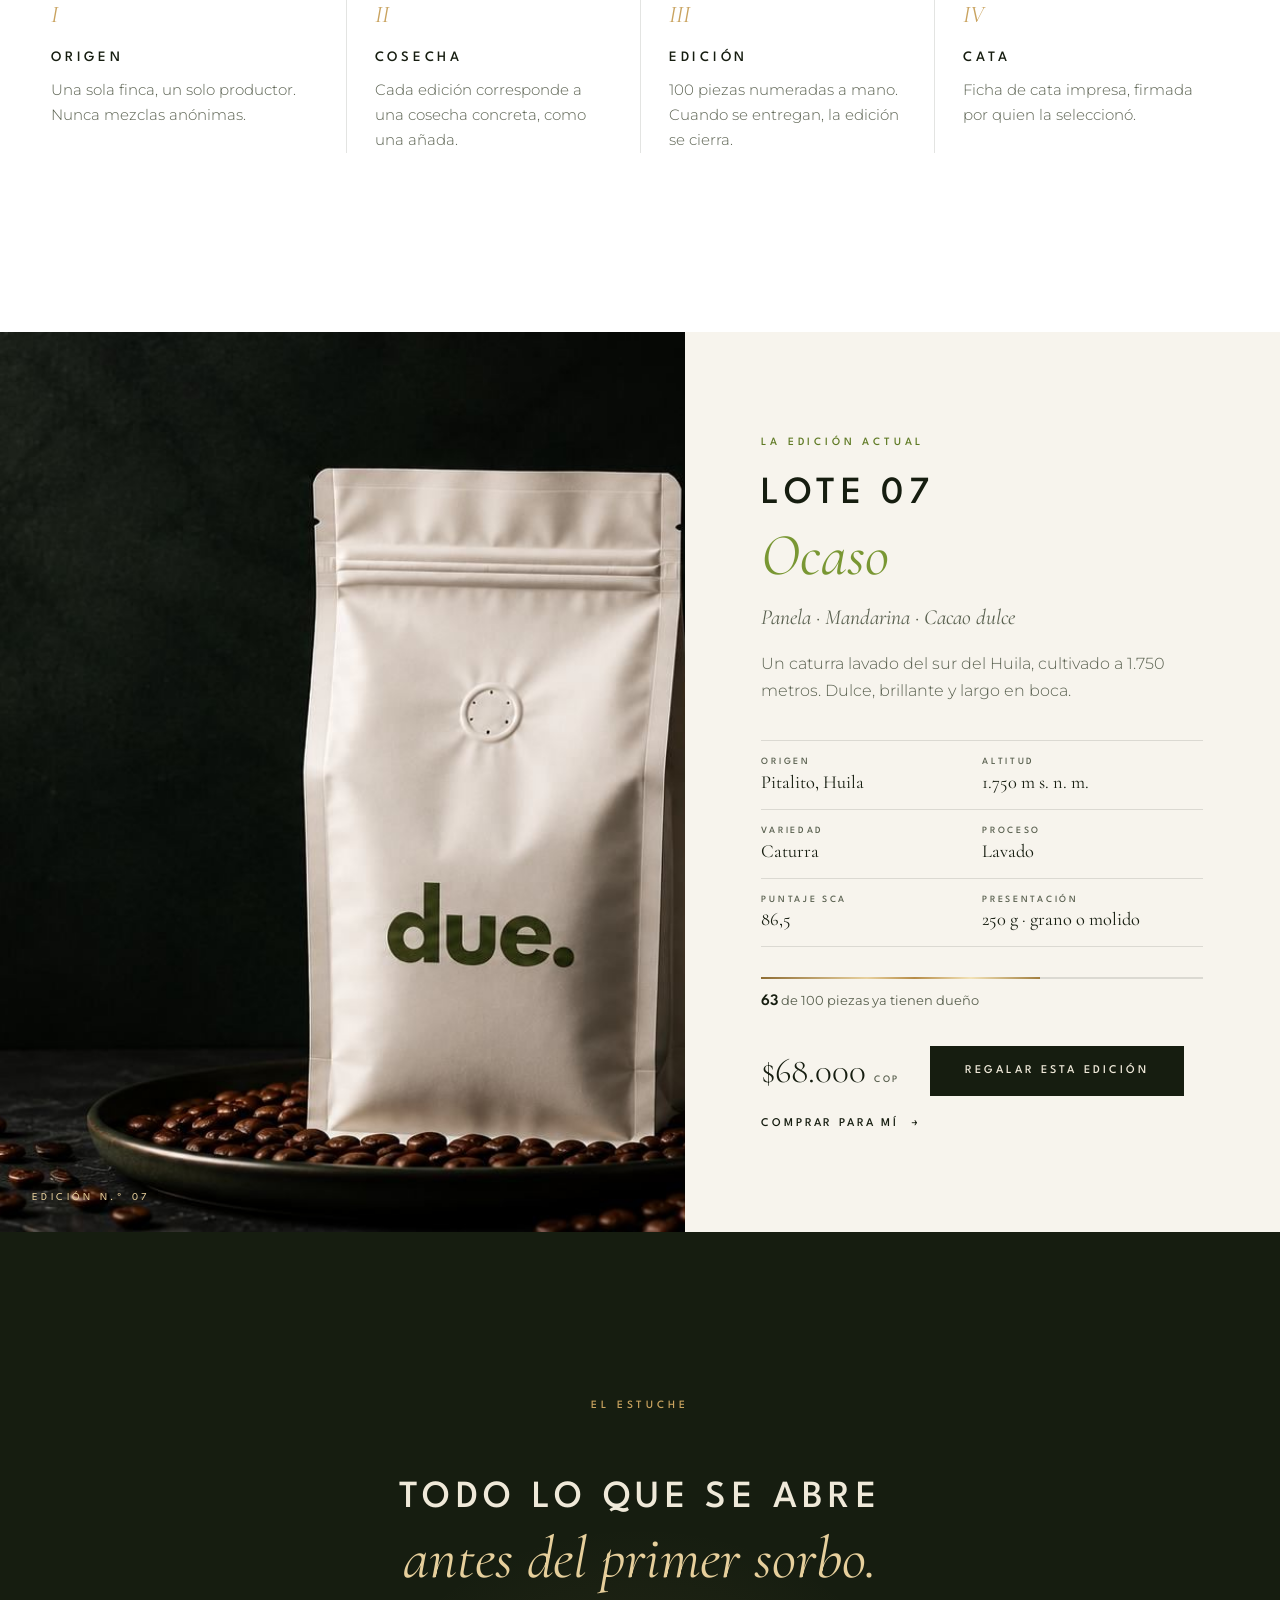
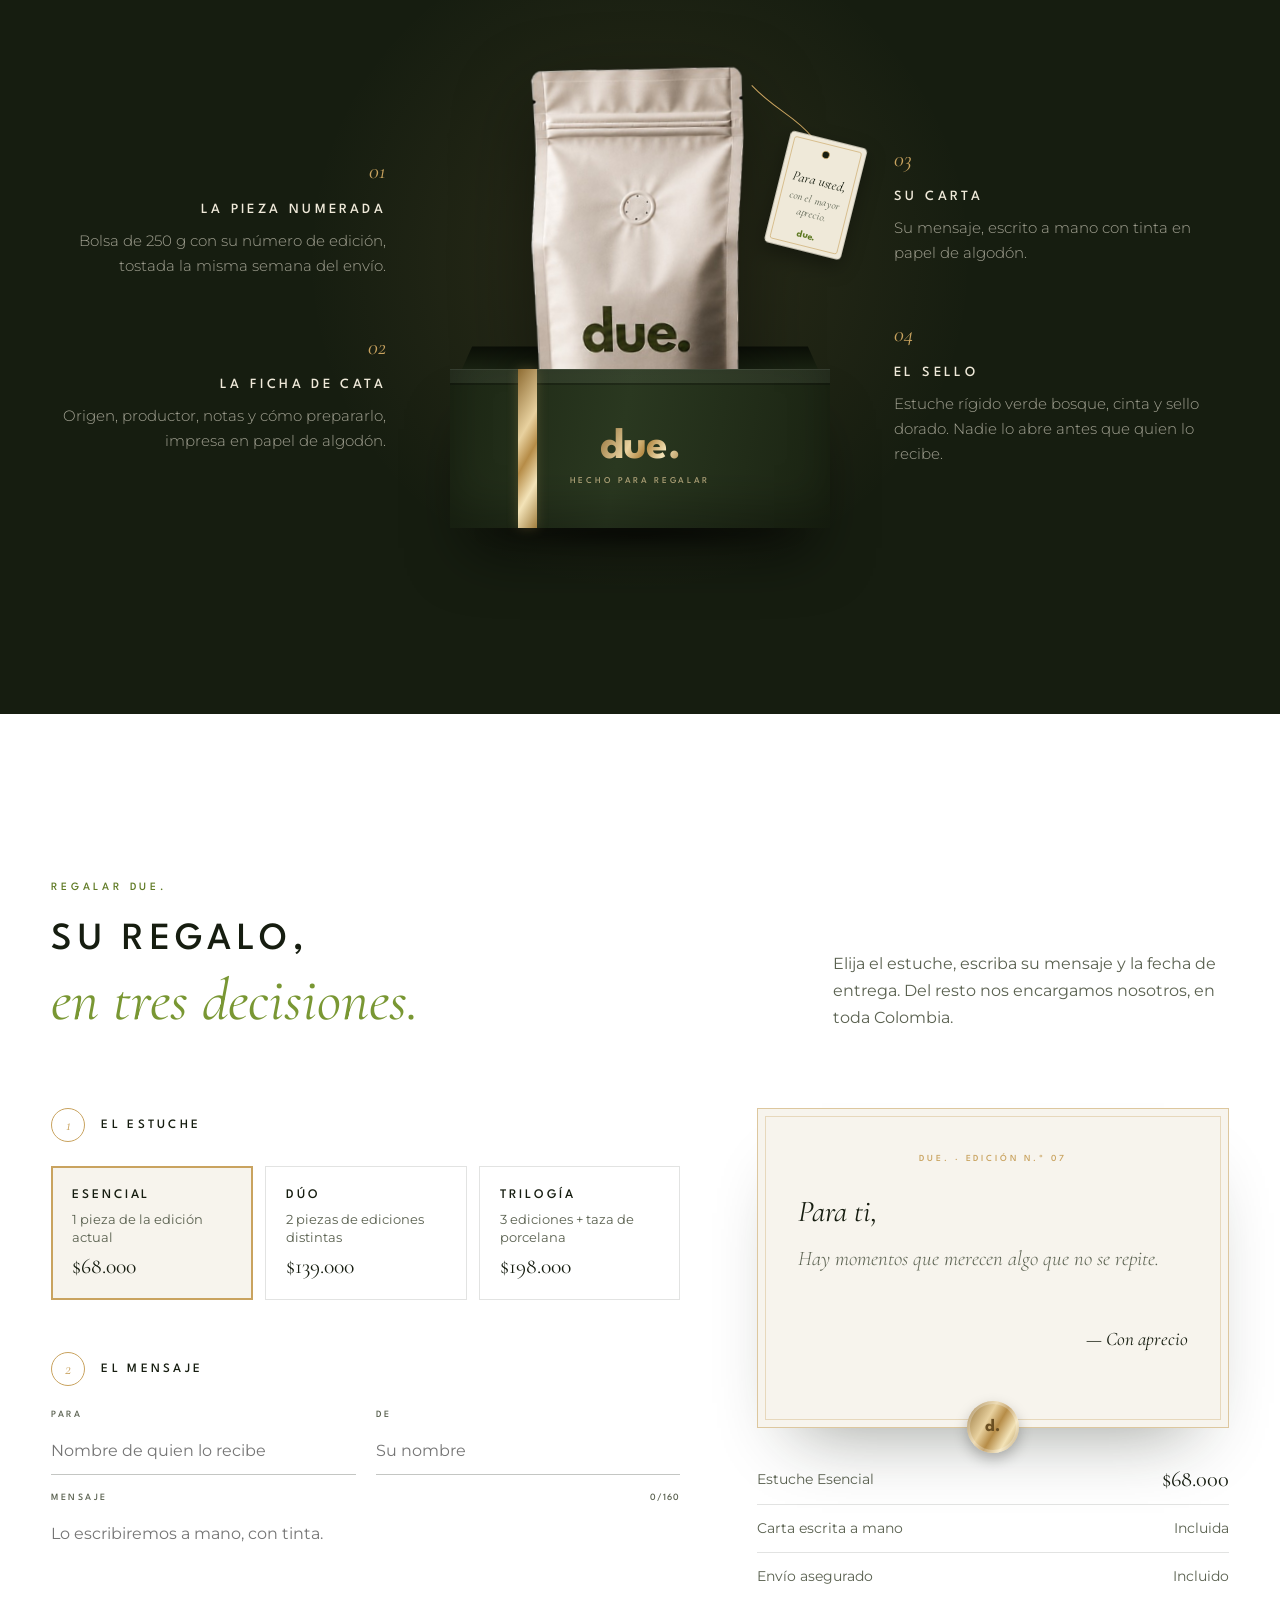
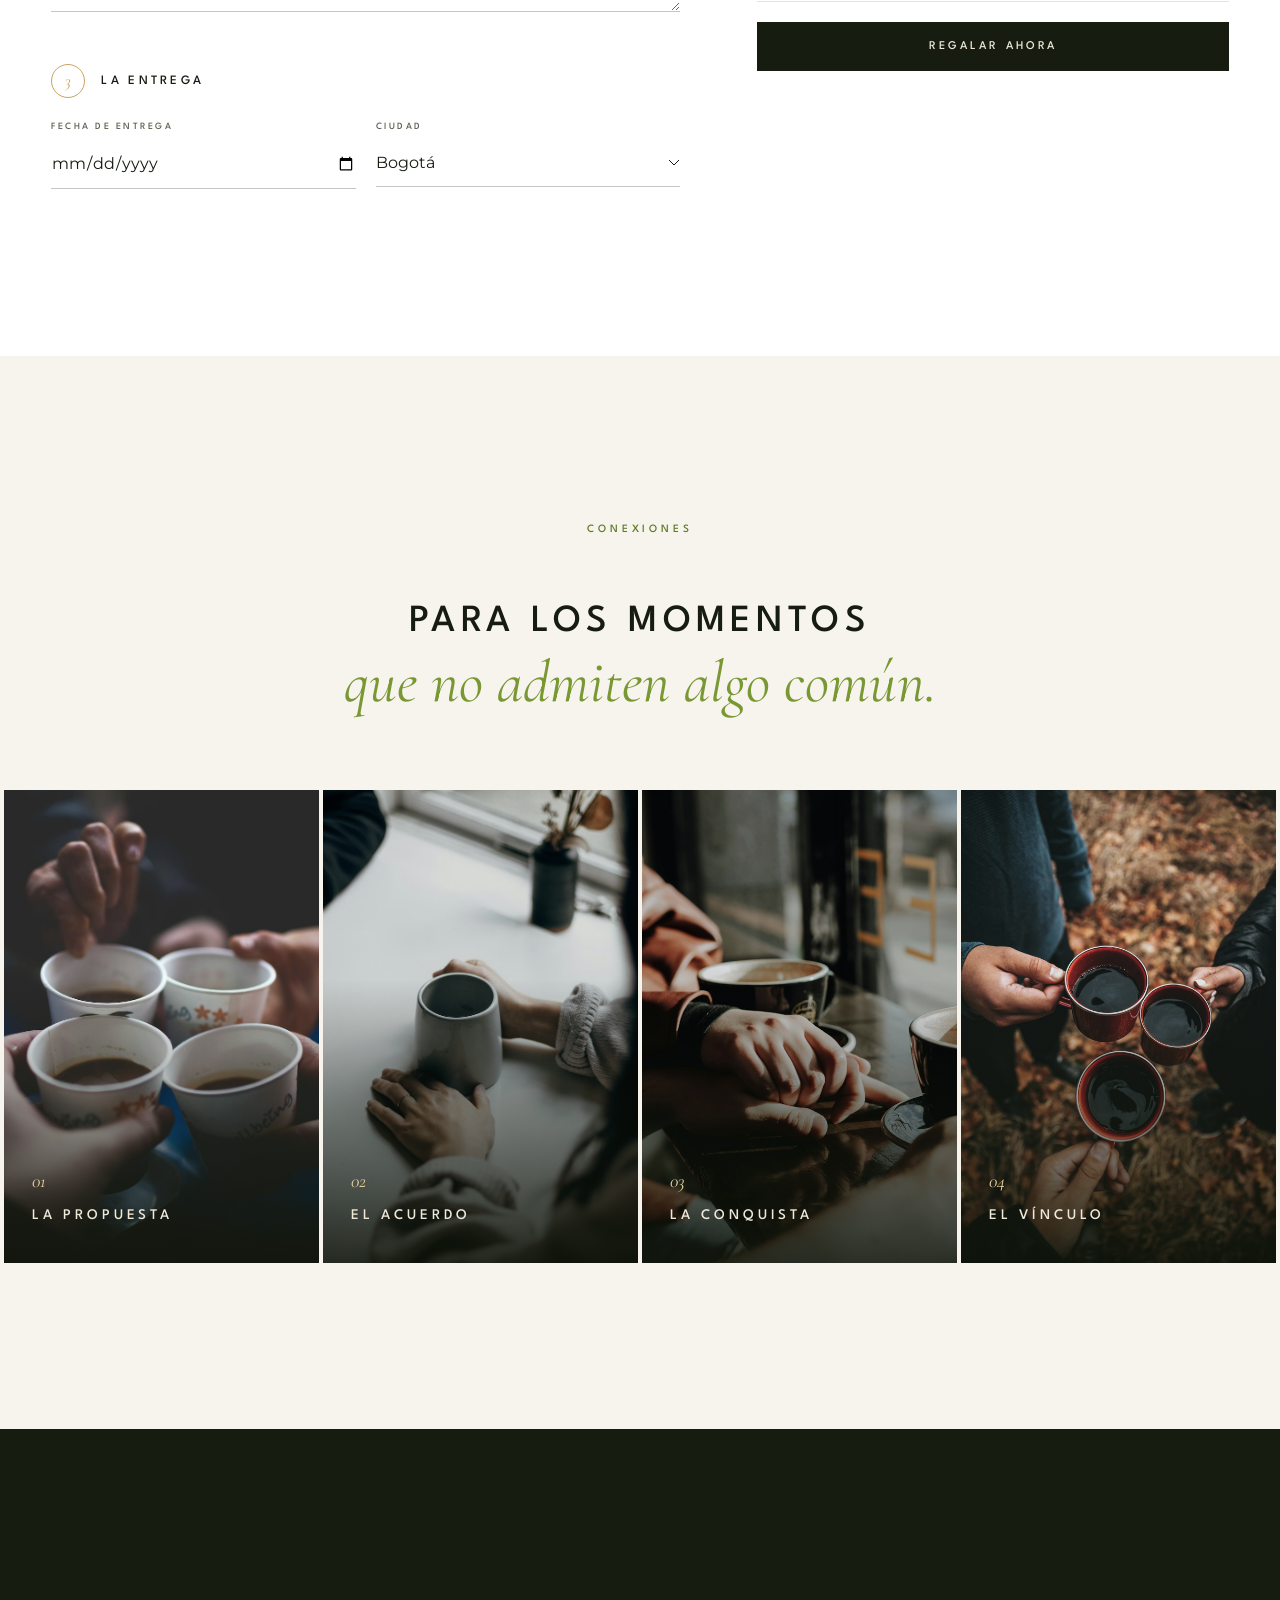
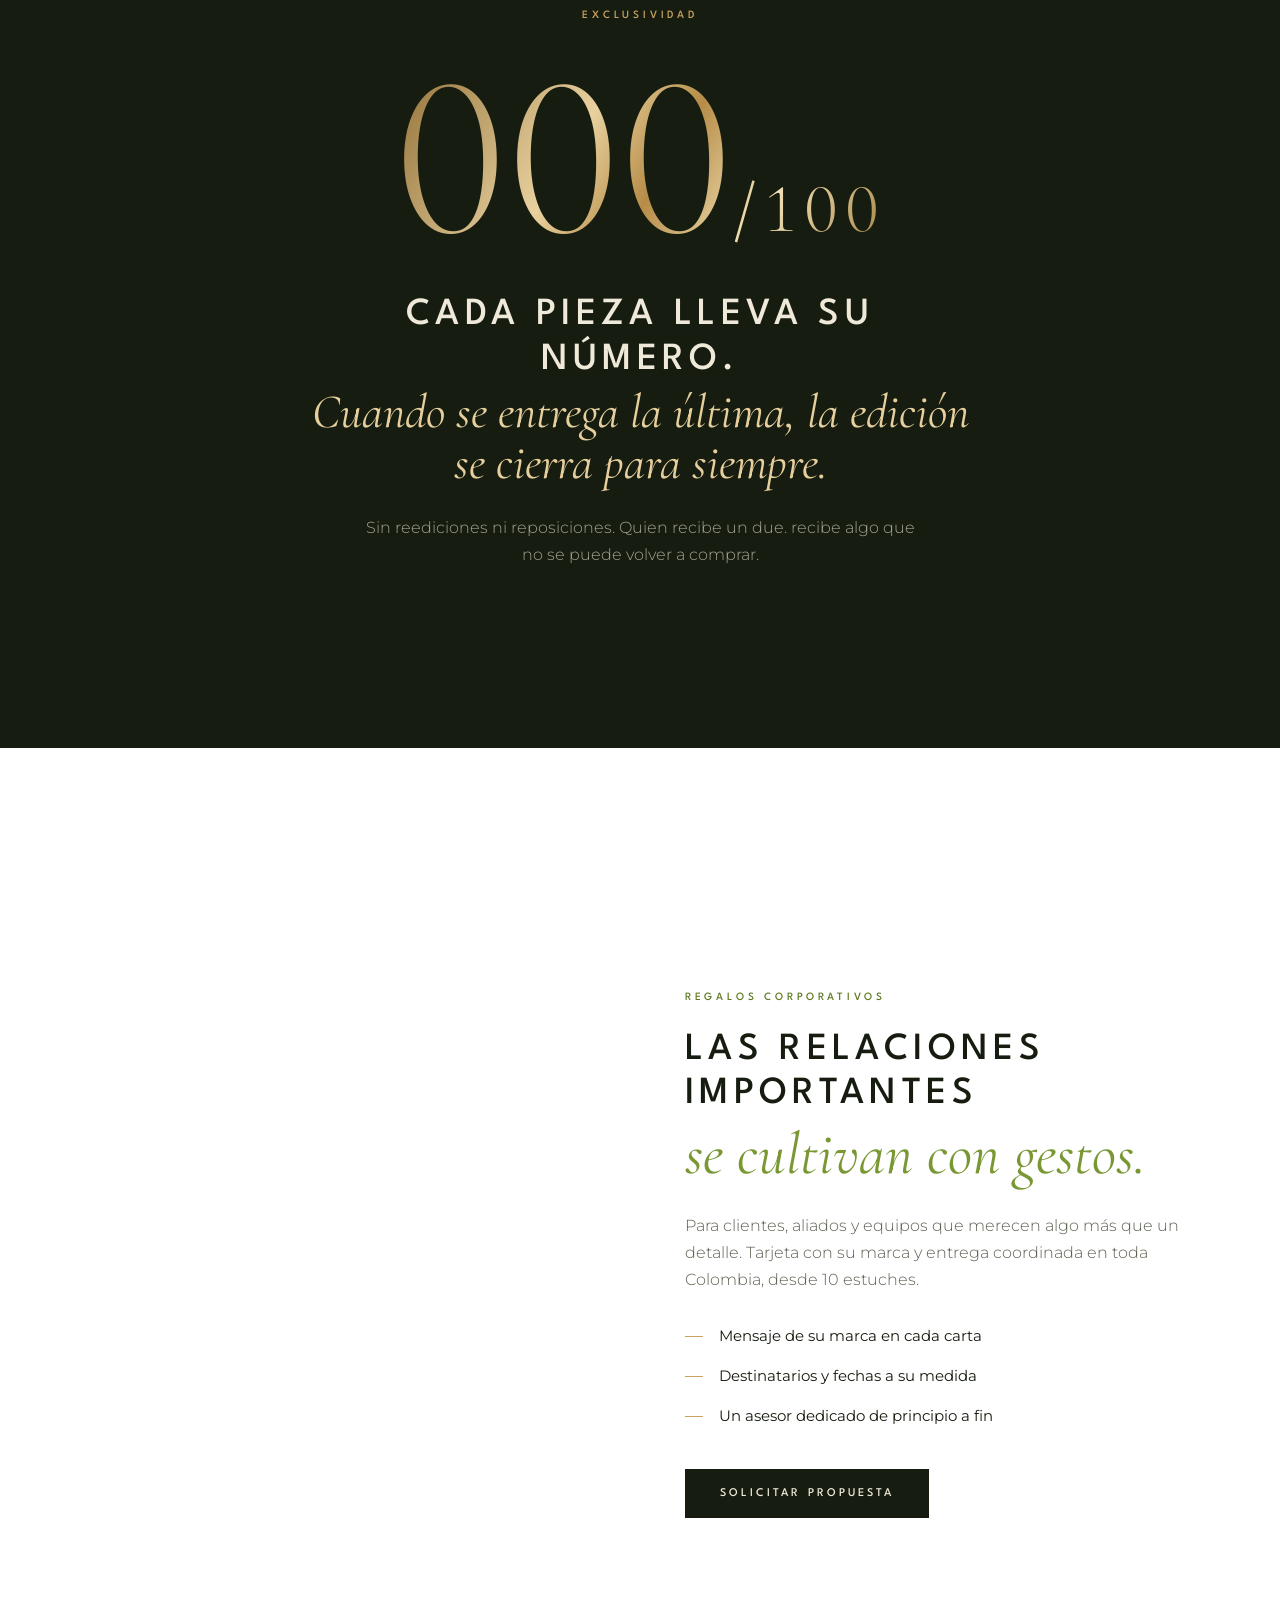
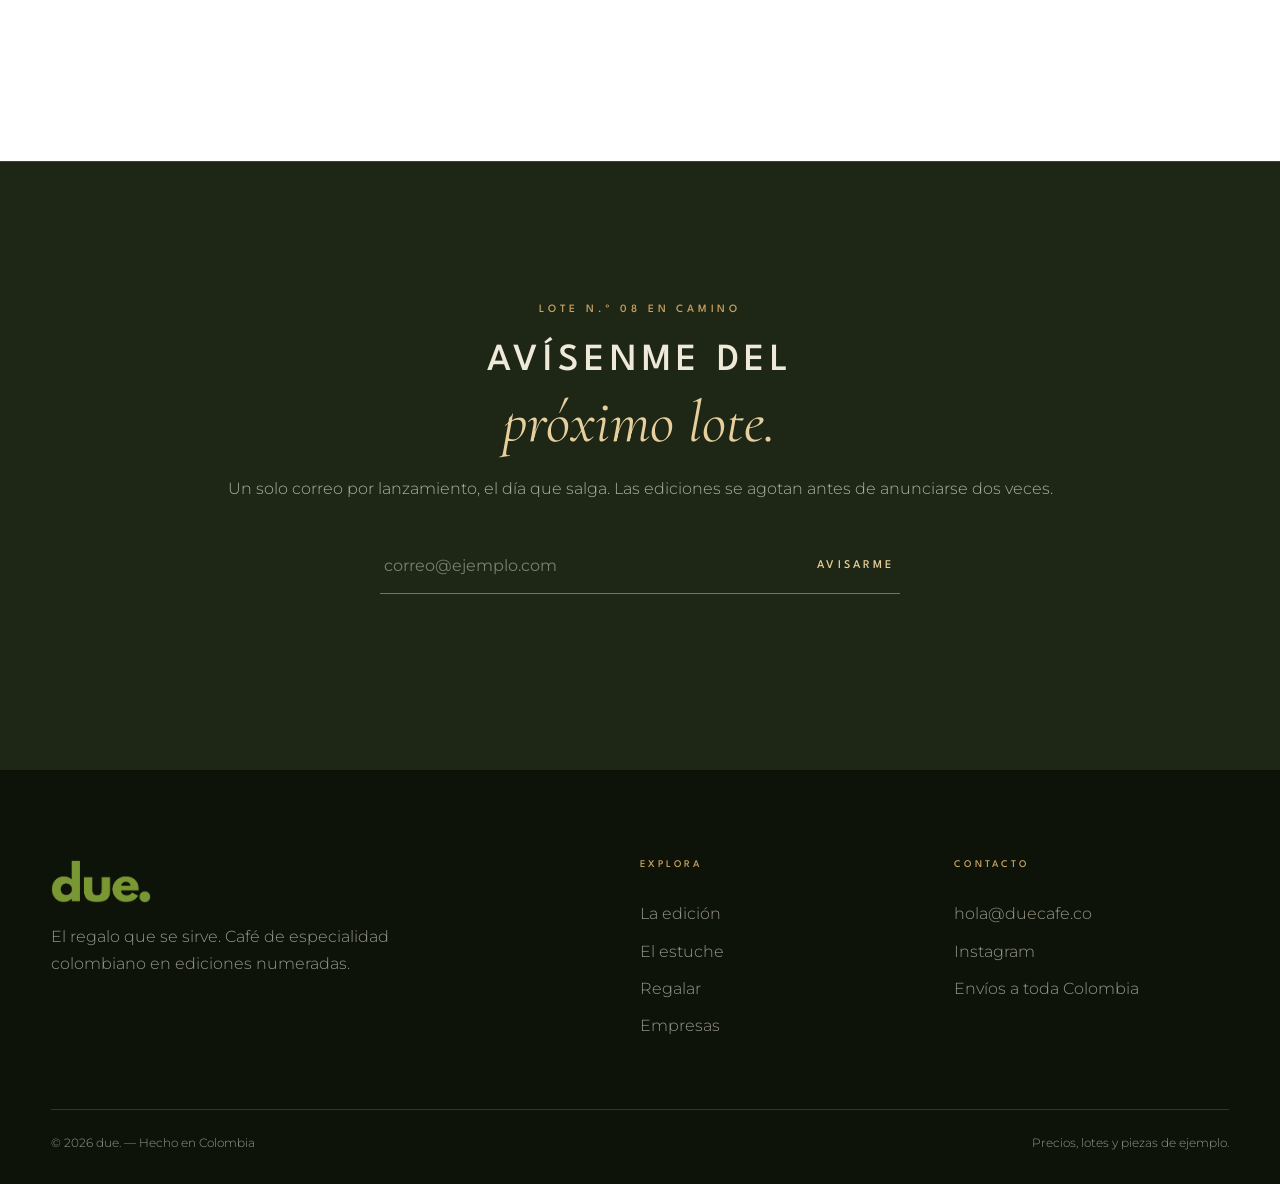
==== commit 1c5e9fd0: "Reposicionar due. como regalo de lujo, con Rolex como referencia Nueva dirección: el café como regal" ====
--- a/index.html
+++ b/index.html
@@ -3,13 +3,13 @@
 <head>
   <meta charset="UTF-8">
   <meta name="viewport" content="width=device-width, initial-scale=1">
-  <title>due. — Café de especialidad colombiano en lotes limitados</title>
-  <meta name="description" content="due. es una experiencia de café de especialidad colombiano: lotes únicos y de edición limitada para descubrir, degustar y compartir antes de que se agoten.">
+  <title>due. — El regalo que se sirve</title>
+  <meta name="description" content="due. es café de especialidad colombiano en ediciones numeradas de 100 piezas, presentado en estuche para regalar. Como un gran vino: origen, cosecha y una historia que se comparte.">
   <meta name="theme-color" content="#161D10">
   <link rel="icon" href="assets/logo-due-olive.png">
   <link rel="preconnect" href="https://fonts.googleapis.com">
   <link rel="preconnect" href="https://fonts.gstatic.com" crossorigin>
-  <link href="https://fonts.googleapis.com/css2?family=Cormorant+Garamond:ital,wght@0,500;1,400;1,500&family=League+Spartan:wght@300;400;600;700;800&family=Montserrat:wght@400;500;600&display=swap" rel="stylesheet">
+  <link href="https://fonts.googleapis.com/css2?family=Cormorant+Garamond:ital,wght@0,300;0,400;0,500;1,300;1,400;1,500&family=League+Spartan:wght@300;400;500;600;700&family=Montserrat:wght@300;400;500;600&display=swap" rel="stylesheet">
   <link rel="stylesheet" href="css/due.css">
 </head>
 <body>
@@ -19,18 +19,18 @@
 <!-- ============ HEADER ============ -->
 <header class="nav" id="nav">
   <div class="nav__in">
+    <nav class="nav__side" id="menu" aria-label="Principal">
+      <a href="#filosofia">Filosofía</a>
+      <a href="#edicion">La edición</a>
+      <a href="#estuche">El estuche</a>
+      <a href="#ocasiones">Ocasiones</a>
+      <a href="#empresas">Empresas</a>
+    </nav>
     <a href="#inicio" class="nav__logo" aria-label="due. inicio">
-      <img src="assets/logo-due-lima.png" alt="due." width="96" height="41">
+      <img src="assets/logo-due-lima.png" alt="due." width="88" height="38">
     </a>
-    <nav class="nav__links" id="menu" aria-label="Principal">
-      <a href="#inicio">Inicio</a>
-      <a href="#esencia">Esencia</a>
-      <a href="#lotes">Lotes</a>
-      <a href="#experiencia">Experiencia</a>
-      <a href="#aviso">Próximo lote</a>
-    </nav>
     <div class="nav__actions">
-      <a href="#lotes" class="nav__cta">Comprar lote</a>
+      <a href="#regalar" class="nav__cta">Regalar due.</a>
       <button class="nav__bag" type="button" aria-label="Bolsa de compra, 0 productos" id="bagBtn">
         <svg viewBox="0 0 24 24" aria-hidden="true"><path d="M6 8h12l-1 12H7L6 8Z"/><path d="M9 8V6a3 3 0 0 1 6 0v2"/></svg>
         <span class="nav__count" id="bagCount">0</span>
@@ -43,258 +43,282 @@
 <main id="main">
 
 <!-- ============ HERO ============ -->
-<section class="hero" id="inicio" aria-label="Lote actual">
-  <div class="hero__bg" aria-hidden="true"></div>
-
+<section class="hero" id="inicio">
+  <div class="hero__media" aria-hidden="true">
+    <img src="assets/editorial/caballero.jpg" data-fallback="assets/club/vertido.jpg" alt="" width="1024" height="1536" fetchpriority="high">
+    <img src="assets/editorial/dama.jpg" data-fallback="assets/club/bolsa-hero.jpg" alt="" width="1024" height="1536">
+  </div>
   <div class="hero__copy">
-    <p class="eyebrow eyebrow--olive" data-lot="eyebrow">Lote N.º 07 · Edición limitada</p>
-    <h1 class="hero__title">
-      <span class="thin">Café que</span>
-      <span class="bold">no se</span>
-      <span class="thin">repite<em>.</em></span>
-    </h1>
-    <p class="hero__lead" data-lot="lead">Panela, mandarina y cacao dulce. Un lote del sur del Huila que llega una sola vez y, cuando se agota, deja paso al siguiente.</p>
-
-    <div class="hero__pills">
-      <div class="pill pill--price">
-        <strong data-lot="price">$68.000</strong>
-        <span>COP · bolsa 250 g</span>
+    <img class="hero__logo" src="assets/logo-due-lima.png" alt="" width="120" height="52">
+    <p class="kicker kicker--gold">Café de especialidad colombiano · Edición numerada</p>
+    <h1 class="hero__title">Hay regalos que se abren.<em>Este se sirve.</em></h1>
+    <div class="hero__ctas">
+      <a href="#regalar" class="btn btn--gold">Regalar due.</a>
+      <a href="#edicion" class="link-arrow">Descubrir la edición <span aria-hidden="true">→</span></a>
+    </div>
+  </div>
+  <div class="hero__foot">
+    <span>Lote 07 — Pitalito, Huila</span>
+    <span class="hero__scroll" aria-hidden="true"></span>
+    <span>100 piezas numeradas</span>
+  </div>
+</section>
+
+<!-- ============ FILOSOFÍA ============ -->
+<section class="philo" id="filosofia">
+  <div class="wrap philo__in">
+    <p class="kicker">Filosofía</p>
+    <h2 class="statement reveal">
+      Hay conexiones que valen<br>más que un diamante.
+      <em>Se sellan con una taza.</em>
+    </h2>
+    <p class="philo__text reveal">Como un gran vino, un gran café tiene origen, cosecha y un final que permanece. due. lo presenta en estuche, numerado y con su mensaje, para los momentos en que un regalo debe decir algo más.</p>
+
+    <ul class="pillars">
+      <li class="reveal"><span class="pillars__n">I</span><h3>Origen</h3><p>Una sola finca, un solo productor. Nunca mezclas anónimas.</p></li>
+      <li class="reveal"><span class="pillars__n">II</span><h3>Cosecha</h3><p>Cada edición corresponde a una cosecha concreta, como una añada.</p></li>
+      <li class="reveal"><span class="pillars__n">III</span><h3>Edición</h3><p>100 piezas numeradas a mano. Cuando se entregan, la edición se cierra.</p></li>
+      <li class="reveal"><span class="pillars__n">IV</span><h3>Cata</h3><p>Ficha de cata impresa, firmada por quien la seleccionó.</p></li>
+    </ul>
+  </div>
+</section>
+
+<!-- ============ LA EDICIÓN ============ -->
+<section class="edition" id="edicion" aria-labelledby="ed-title">
+  <figure class="edition__media">
+    <img src="assets/club/bolsa-hero.jpg" alt="Bolsa de café due. sobre un plato de granos tostados, con luz dorada al fondo" loading="lazy" width="1820" height="864">
+    <figcaption>Edición N.º 07</figcaption>
+  </figure>
+  <div class="edition__copy">
+    <p class="kicker">La edición actual</p>
+    <h2 id="ed-title" class="title">Lote 07<em>Ocaso</em></h2>
+    <p class="edition__notes">Panela · Mandarina · Cacao dulce</p>
+    <p class="edition__text">Un caturra lavado del sur del Huila, cultivado a 1.750 metros. Dulce, brillante y largo en boca.</p>
+
+    <dl class="specs">
+      <div><dt>Origen</dt><dd>Pitalito, Huila</dd></div>
+      <div><dt>Altitud</dt><dd>1.750 m s. n. m.</dd></div>
+      <div><dt>Variedad</dt><dd>Caturra</dd></div>
+      <div><dt>Proceso</dt><dd>Lavado</dd></div>
+      <div><dt>Puntaje SCA</dt><dd>86,5</dd></div>
+      <div><dt>Presentación</dt><dd>250 g · grano o molido</dd></div>
+    </dl>
+
+    <div class="edition__stock">
+      <div class="edition__bar" aria-hidden="true"><i style="--v:.63"></i></div>
+      <p><strong>63</strong> de 100 piezas ya tienen dueño</p>
+    </div>
+
+    <div class="edition__buy">
+      <p class="price">$68.000 <small>COP</small></p>
+      <a href="#regalar" class="btn btn--dark">Regalar esta edición</a>
+      <button type="button" class="link-arrow link-arrow--dark js-add" data-name="Lote 07 — Ocaso">Comprar para mí <span aria-hidden="true">→</span></button>
+    </div>
+  </div>
+</section>
+
+<!-- ============ EL ESTUCHE ============ -->
+<section class="case" id="estuche" aria-labelledby="case-title">
+  <div class="wrap">
+    <header class="head head--center head--light">
+      <p class="kicker kicker--gold">El estuche</p>
+      <h2 id="case-title" class="title title--light">Todo lo que se abre<em>antes del primer sorbo.</em></h2>
+    </header>
+
+    <div class="case__grid">
+      <ol class="case__list case__list--left">
+        <li class="reveal"><span>01</span><h3>La pieza numerada</h3><p>Bolsa de 250 g con su número de edición, tostada la misma semana del envío.</p></li>
+        <li class="reveal"><span>02</span><h3>La ficha de cata</h3><p>Origen, productor, notas y cómo prepararlo, impresa en papel de algodón.</p></li>
+      </ol>
+
+      <div class="case__visual" aria-hidden="true">
+        <div class="gift gift--still">
+          <img class="gift__bag" src="assets/landing/due-bag.png" alt="" width="650" height="1130" loading="lazy">
+          <svg class="gift__tag" viewBox="0 0 170 250" aria-hidden="true">
+            <path class="gift__cord" d="M8 6 C 40 40, 70 50, 92 78"/>
+            <g transform="rotate(14 100 150)">
+              <rect x="45" y="80" width="110" height="160" rx="6" class="gift__card"/>
+              <rect x="52" y="87" width="96" height="146" rx="3" class="gift__frame"/>
+              <circle cx="100" cy="102" r="5" class="gift__hole"/>
+              <text x="100" y="146" class="gift__for">Para usted,</text>
+              <text x="100" y="172" class="gift__for gift__for--sm">con el mayor</text>
+              <text x="100" y="192" class="gift__for gift__for--sm">aprecio.</text>
+              <text x="100" y="222" class="gift__mark">due.</text>
+            </g>
+          </svg>
+          <span class="gift__back" aria-hidden="true"></span>
+          <div class="gift__box">
+            <span class="gift__ribbon"></span>
+            <span class="gift__logo">due.</span>
+            <span class="gift__ed">Hecho para regalar</span>
+          </div>
+          <span class="gift__floor"></span>
+        </div>
       </div>
-      <a href="#lotes" class="pill pill--cta">
-        <span class="pill__icon" aria-hidden="true">
-          <svg viewBox="0 0 24 24"><path d="M5 12h14M13 6l6 6-6 6"/></svg>
-        </span>
-        <span>Descubrir<br>el lote</span>
-      </a>
-    </div>
-
-    <div class="hero__thumbs" role="tablist" aria-label="Elegir lote">
-      <button class="thumb is-active" role="tab" aria-selected="true" data-index="0">
-        <img src="assets/landing/due-bag.png" alt="" width="56" height="97">
-        <span><b>07</b>Huila</span>
-      </button>
-      <button class="thumb" role="tab" aria-selected="false" data-index="1">
-        <img src="assets/landing/due-bag.png" alt="" width="56" height="97">
-        <span><b>08</b>Nariño</span>
-      </button>
-      <button class="thumb" role="tab" aria-selected="false" data-index="2">
-        <img src="assets/landing/due-bag.png" alt="" width="56" height="97">
-        <span><b>09</b>Sierra</span>
-      </button>
-      <p class="hero__caption">C a f é &nbsp; d e &nbsp; e s p e c i a l i d a d &nbsp; c o l o m b i a n o</p>
-    </div>
-  </div>
-
-  <div class="hero__stage">
-    <div class="hero__panel" aria-hidden="true">
-      <p class="hero__vertical"><span data-lot="region">HUILA</span><span class="outline" data-lot="region2">HUILA</span></p>
-    </div>
-    <figure class="hero__bag">
-      <img src="assets/landing/due-bag.png" alt="Bolsa de café due., lote actual" width="650" height="1130" fetchpriority="high">
-      <span class="hero__shadow" aria-hidden="true"></span>
-    </figure>
-    <div class="hero__badge">
-      <span class="hero__badge-num" data-lot="left">37</span>
-      <span>de 100 bolsas<br>disponibles</span>
-    </div>
-    <div class="hero__arrows">
-      <button type="button" aria-label="Lote anterior" id="prevLot"><svg viewBox="0 0 24 24"><path d="M15 6l-6 6 6 6"/></svg></button>
-      <button type="button" aria-label="Lote siguiente" id="nextLot" class="is-solid"><svg viewBox="0 0 24 24"><path d="M9 6l6 6-6 6"/></svg></button>
-    </div>
-  </div>
-</section>
-
-<!-- ============ ESENCIA ============ -->
-<section class="essence" id="esencia">
-  <div class="wrap essence__grid">
-    <p class="eyebrow">due. en una frase</p>
-    <h2 class="essence__quote reveal">
-      Una experiencia de café de especialidad colombiano para <em>descubrir</em>, <em>degustar</em> y <em>disfrutar</em> lotes que solo existen una vez.
-    </h2>
-    <div class="essence__cols reveal">
-      <p>Cada lote es una selección pequeña, elegida taza a taza. Representa una oportunidad para explorar un perfil de sabor nuevo, regalarte un momento de calma o compartir algo distinto con las personas que importan.</p>
-      <p>No hay catálogo eterno. Cuando un lote se agota, no vuelve: deja paso a la siguiente experiencia. Por eso cada lanzamiento se vive como lo que es, algo irrepetible.</p>
-    </div>
-    <ul class="essence__stats reveal" aria-label="La propuesta en números">
-      <li><strong>100</strong><span>bolsas numeradas<br>por lote</span></li>
-      <li><strong>1</strong><span>origen y un productor<br>en cada edición</span></li>
-      <li><strong>0</strong><span>reediciones:<br>agotado es agotado</span></li>
-    </ul>
-  </div>
-</section>
-
-<!-- ============ SENSORIAL ============ -->
-<section class="senses" aria-labelledby="senses-title">
-  <figure class="senses__media reveal">
-    <img src="assets/club/vertido.jpg" alt="Café recién filtrado cayendo sobre una taza negra" loading="lazy" width="1600" height="900">
-  </figure>
-  <div class="senses__copy">
-    <p class="eyebrow eyebrow--olive">Antes del primer sorbo</p>
-    <h2 id="senses-title" class="h2 h2--light">Se escucha,<br>se huele, <span class="serif-it">se siente</span>.</h2>
-    <ol class="senses__list">
-      <li class="reveal"><span>01</span><div><h3>El aroma</h3><p>Al abrir la bolsa, la válvula deja escapar notas de panela y fruta madura. Es la primera pista de lo que viene.</p></div></li>
-      <li class="reveal"><span>02</span><div><h3>El vertido</h3><p>Agua a 93 °C, un hilo lento sobre el café molido. La espuma sube, respira y se asienta.</p></div></li>
-      <li class="reveal"><span>03</span><div><h3>La taza</h3><p>Cuerpo sedoso, acidez brillante, un final largo que pide un segundo sorbo y, casi siempre, compañía.</p></div></li>
-    </ol>
-  </div>
-</section>
-
-<!-- ============ LOTES ============ -->
-<section class="lots" id="lotes" aria-labelledby="lots-title">
+
+      <ol class="case__list" start="3">
+        <li class="reveal"><span>03</span><h3>Su carta</h3><p>Su mensaje, escrito a mano con tinta en papel de algodón.</p></li>
+        <li class="reveal"><span>04</span><h3>El sello</h3><p>Estuche rígido verde bosque, cinta y sello dorado. Nadie lo abre antes que quien lo recibe.</p></li>
+      </ol>
+    </div>
+  </div>
+</section>
+
+<!-- ============ REGALAR (CONFIGURADOR) ============ -->
+<section class="gifting" id="regalar" aria-labelledby="gift-title">
   <div class="wrap">
-    <header class="section-head">
+    <header class="head">
       <div>
-        <p class="eyebrow">Lotes disponibles</p>
-        <h2 id="lots-title" class="h2">Elige tu próxima<br><span class="serif-it">historia en taza</span>.</h2>
+        <p class="kicker">Regalar due.</p>
+        <h2 id="gift-title" class="title">Su regalo,<em>en tres decisiones.</em></h2>
       </div>
-      <p class="section-head__aside">Cada edición es limitada y numerada. Reserva la tuya antes de que el contador llegue a cero.</p>
+      <p class="head__aside">Elija el estuche, escriba su mensaje y la fecha de entrega. Del resto nos encargamos nosotros, en toda Colombia.</p>
     </header>
 
-    <div class="lots__grid">
-      <!-- Lote 07 -->
-      <article class="lot lot--feature reveal">
-        <div class="lot__visual">
-          <span class="lot__tag">Disponible ahora</span>
-          <img src="assets/landing/due-bag.png" alt="Bolsa due. Lote 07" loading="lazy" width="650" height="1130">
-          <span class="lot__num" aria-hidden="true">07</span>
+    <form class="gifting__grid" id="giftForm" novalidate>
+      <div class="gifting__steps">
+        <fieldset class="step">
+          <legend><span>1</span>El estuche</legend>
+          <div class="options">
+            <label class="option">
+              <input type="radio" name="box" value="esencial" data-price="68000" data-label="Estuche Esencial" checked>
+              <span class="option__in">
+                <b>Esencial</b>
+                <small>1 pieza de la edición actual</small>
+                <em>$68.000</em>
+              </span>
+            </label>
+            <label class="option">
+              <input type="radio" name="box" value="duo" data-price="139000" data-label="Estuche Dúo">
+              <span class="option__in">
+                <b>Dúo</b>
+                <small>2 piezas de ediciones distintas</small>
+                <em>$139.000</em>
+              </span>
+            </label>
+            <label class="option">
+              <input type="radio" name="box" value="coleccion" data-price="198000" data-label="Colección Trilogía">
+              <span class="option__in">
+                <b>Trilogía</b>
+                <small>3 ediciones + taza de porcelana</small>
+                <em>$198.000</em>
+              </span>
+            </label>
+          </div>
+        </fieldset>
+
+        <fieldset class="step">
+          <legend><span>2</span>El mensaje</legend>
+          <div class="fields">
+            <label class="field"><span>Para</span><input type="text" name="to" maxlength="28" placeholder="Nombre de quien lo recibe" autocomplete="off"></label>
+            <label class="field"><span>De</span><input type="text" name="from" maxlength="28" placeholder="Su nombre" autocomplete="name"></label>
+            <label class="field field--full"><span>Mensaje <i id="msgCount">0/160</i></span><textarea name="msg" rows="3" maxlength="160" placeholder="Lo escribiremos a mano, con tinta."></textarea></label>
+          </div>
+        </fieldset>
+
+        <fieldset class="step">
+          <legend><span>3</span>La entrega</legend>
+          <div class="fields">
+            <label class="field"><span>Fecha de entrega</span><input type="date" name="date" id="giftDate"></label>
+            <label class="field"><span>Ciudad</span>
+              <select name="city">
+                <option>Bogotá</option><option>Medellín</option><option>Cali</option><option>Barranquilla</option><option>Bucaramanga</option><option>Otra ciudad</option>
+              </select>
+            </label>
+          </div>
+        </fieldset>
+      </div>
+
+      <aside class="preview" aria-label="Vista previa de la tarjeta">
+        <div class="card">
+          <p class="card__ed">due. · Edición N.º 07</p>
+          <p class="card__to" id="pvTo">Para ti,</p>
+          <p class="card__msg" id="pvMsg">Hay momentos que merecen algo que no se repite.</p>
+          <p class="card__from" id="pvFrom">— Con aprecio</p>
+          <span class="card__seal" aria-hidden="true">d.</span>
         </div>
-        <div class="lot__body">
-          <p class="lot__origin">Pitalito, Huila · 1.750 m s. n. m.</p>
-          <h3 class="lot__name">Lote 07 — <span class="serif-it">Ocaso</span></h3>
-          <p class="lot__notes">Panela · Mandarina · Cacao dulce</p>
-          <dl class="lot__specs">
-            <div><dt>Proceso</dt><dd>Lavado</dd></div>
-            <div><dt>Variedad</dt><dd>Caturra</dd></div>
-            <div><dt>Puntaje</dt><dd>86,5</dd></div>
-          </dl>
-          <div class="lot__meter" aria-label="Perfil de taza">
-            <p><span>Acidez</span><i style="--v:.7"></i></p>
-            <p><span>Cuerpo</span><i style="--v:.6"></i></p>
-            <p><span>Dulzor</span><i style="--v:.85"></i></p>
-          </div>
-          <div class="lot__stock">
-            <div class="lot__bar"><i style="--v:.37"></i></div>
-            <p><strong>37</strong> de 100 bolsas</p>
-          </div>
-          <div class="lot__buy">
-            <p class="lot__price">$68.000 <small>COP</small></p>
-            <button class="btn btn--dark js-add" type="button" data-name="Lote 07 — Ocaso">Añadir a la bolsa</button>
-          </div>
+        <div class="summary">
+          <p><span id="pvBox">Estuche Esencial</span><strong id="pvPrice">$68.000</strong></p>
+          <p><span>Carta escrita a mano</span><span>Incluida</span></p>
+          <p><span>Envío asegurado</span><span>Incluido</span></p>
+          <button type="submit" class="btn btn--dark btn--block">Regalar ahora</button>
+          <p class="summary__note" id="giftMsg" role="status"></p>
         </div>
-      </article>
-
-      <!-- Lote 08 -->
-      <article class="lot reveal">
-        <div class="lot__visual lot__visual--soft">
-          <span class="lot__tag lot__tag--light">Pocas unidades</span>
-          <img src="assets/landing/due-bag.png" alt="Bolsa due. Lote 08" loading="lazy" width="650" height="1130">
-          <span class="lot__num" aria-hidden="true">08</span>
-        </div>
-        <div class="lot__body">
-          <p class="lot__origin">La Unión, Nariño · 2.050 m s. n. m.</p>
-          <h3 class="lot__name">Lote 08 — <span class="serif-it">Bruma</span></h3>
-          <p class="lot__notes">Uva roja · Jazmín · Miel</p>
-          <div class="lot__stock">
-            <div class="lot__bar"><i style="--v:.12"></i></div>
-            <p><strong>12</strong> de 100 bolsas</p>
-          </div>
-          <div class="lot__buy">
-            <p class="lot__price">$74.000 <small>COP</small></p>
-            <button class="btn btn--line js-add" type="button" data-name="Lote 08 — Bruma">Añadir</button>
-          </div>
-        </div>
-      </article>
-
-      <!-- Lote 09 -->
-      <article class="lot lot--soon reveal">
-        <div class="lot__visual lot__visual--dark">
-          <span class="lot__tag lot__tag--olive">Próximo lanzamiento</span>
-          <img src="assets/landing/due-bag.png" alt="Bolsa due. Lote 09, próximamente" loading="lazy" width="650" height="1130">
-          <span class="lot__num" aria-hidden="true">09</span>
-        </div>
-        <div class="lot__body">
-          <p class="lot__origin">Sierra Nevada · 1.600 m s. n. m.</p>
-          <h3 class="lot__name">Lote 09 — <span class="serif-it">Secreto</span></h3>
-          <p class="lot__notes">Se revela el día del lanzamiento</p>
-          <div class="countdown" id="countdown" aria-live="polite">
-            <p><strong data-cd="d">00</strong><span>días</span></p>
-            <p><strong data-cd="h">00</strong><span>horas</span></p>
-            <p><strong data-cd="m">00</strong><span>min</span></p>
-          </div>
-          <a href="#aviso" class="btn btn--olive">Avísame del lanzamiento</a>
-        </div>
-      </article>
-    </div>
-
-    <p class="lots__note">Datos de lotes de ejemplo: se reemplazarán por los lotes reales antes de publicar.</p>
-  </div>
-</section>
-
-<!-- ============ EXPERIENCIA / COMPARTIR ============ -->
-<section class="share" id="experiencia" aria-labelledby="share-title">
-  <div class="wrap share__grid">
-    <div class="share__copy">
-      <p class="eyebrow eyebrow--olive">La experiencia</p>
-      <h2 id="share-title" class="h2 h2--light">Un buen café<br>se vuelve mejor<br><span class="serif-it">cuando se comparte</span>.</h2>
-      <p class="share__text">due. está hecho para la sobremesa larga, la visita que llega sin avisar y el regalo que se recuerda. Abre una bolsa, prepara tres tazas y deja que la conversación haga el resto.</p>
-      <div class="share__steps">
-        <p><b>Descubre</b> un origen nuevo en cada lanzamiento.</p>
-        <p><b>Degusta</b> con calma, guiado por la ficha de cata.</p>
-        <p><b>Disfruta</b> y comparte antes de que se agote.</p>
-      </div>
-      <a href="#lotes" class="btn btn--cream">Vivir el lote 07</a>
-    </div>
-    <div class="share__mosaic">
-      <figure class="m1 reveal"><img src="assets/club/brindis.jpg" alt="Amigos brindando con tazas de café" loading="lazy"></figure>
-      <figure class="m2 reveal"><img src="assets/club/conversacion.jpg" alt="Dos personas conversando con café junto a la ventana" loading="lazy"></figure>
-      <figure class="m3 reveal"><img src="assets/club/tres-tazas.jpg" alt="Manos sosteniendo tres tazas de café" loading="lazy"></figure>
-    </div>
-  </div>
-</section>
-
-<!-- ============ CICLO DEL LOTE ============ -->
-<section class="cycle" aria-labelledby="cycle-title">
+      </aside>
+    </form>
+  </div>
+</section>
+
+<!-- ============ CONEXIONES ============ -->
+<section class="occasions" id="ocasiones" aria-labelledby="occ-title">
   <div class="wrap">
-    <header class="section-head section-head--center">
-      <p class="eyebrow">Así vive cada lote</p>
-      <h2 id="cycle-title" class="h2">Llega, se disfruta, <span class="serif-it">se despide</span>.</h2>
+    <header class="head head--center">
+      <p class="kicker">Conexiones</p>
+      <h2 id="occ-title" class="title">Para los momentos<em>que no admiten algo común.</em></h2>
     </header>
-    <ol class="cycle__track">
-      <li class="reveal"><span class="cycle__dot">I</span><h3>Selección</h3><p>Catamos decenas de muestras y elegimos un solo lote que nos detenga.</p></li>
-      <li class="reveal"><span class="cycle__dot">II</span><h3>Lanzamiento</h3><p>Te avisamos por correo y se abre la venta de 100 bolsas numeradas.</p></li>
-      <li class="reveal"><span class="cycle__dot">III</span><h3>Disfrute</h3><p>Llega a tu casa tostado en la semana, con su ficha de cata y su historia.</p></li>
-      <li class="reveal"><span class="cycle__dot is-last">IV</span><h3>Agotado</h3><p>No hay reedición. Pasa al archivo y otro lote ocupa su lugar.</p></li>
-    </ol>
-  </div>
-</section>
-
-<!-- ============ MOMENTO / CITA ============ -->
-<section class="moment" aria-label="Un momento due.">
-  <img src="assets/club/ventana.jpg" alt="" loading="lazy" class="moment__img">
-  <div class="moment__copy">
-    <p class="moment__quote">“El mejor café es el que todavía no has probado.”</p>
-    <p class="moment__sign">— due.</p>
+  </div>
+  <div class="occasions__row">
+    <figure class="occ reveal">
+      <img src="assets/editorial/pareja-gala.jpg" data-fallback="assets/club/brindis.jpg" alt="Pareja en traje de gala tomando café due. con París de noche al fondo" loading="lazy">
+      <figcaption><span>01</span><h3>La propuesta</h3><p>Antes del anillo, una taza que nadie más tendrá.</p></figcaption>
+    </figure>
+    <figure class="occ reveal">
+      <img src="assets/editorial/pareja-noche.jpg" data-fallback="assets/club/conversacion.jpg" alt="Pareja de etiqueta compartiendo café due. en un salón clásico" loading="lazy">
+      <figcaption><span>02</span><h3>El acuerdo</h3><p>Las relaciones que importan se cierran en persona.</p></figcaption>
+    </figure>
+    <figure class="occ reveal">
+      <img src="assets/editorial/dama.jpg" data-fallback="assets/club/ventana.jpg" alt="Mujer con antifaz y vestido negro tomando café due." loading="lazy">
+      <figcaption><span>03</span><h3>La conquista</h3><p>Una primera impresión que no se repite.</p></figcaption>
+    </figure>
+    <figure class="occ reveal">
+      <img src="assets/editorial/caballero.jpg" data-fallback="assets/club/tres-tazas.jpg" alt="Hombre de esmoquin con antifaz sosteniendo una taza due." loading="lazy">
+      <figcaption><span>04</span><h3>El vínculo</h3><p>Para quien ya lo tiene todo, salvo esto.</p></figcaption>
+    </figure>
+  </div>
+</section>
+
+<!-- ============ NÚMERO DE PIEZA ============ -->
+<section class="serial" aria-labelledby="serial-title">
+  <div class="wrap serial__in">
+    <p class="kicker kicker--gold">Exclusividad</p>
+    <p class="serial__num" aria-hidden="true"><span id="serialNum">064</span><small>/100</small></p>
+    <h2 id="serial-title" class="title title--light">Cada pieza lleva su número.<em>Cuando se entrega la última, la edición se cierra para siempre.</em></h2>
+    <p class="serial__text">Sin reediciones ni reposiciones. Quien recibe un due. recibe algo que no se puede volver a comprar.</p>
+  </div>
+</section>
+
+<!-- ============ EMPRESAS ============ -->
+<section class="corp" id="empresas" aria-labelledby="corp-title">
+  <div class="wrap corp__grid">
+    <figure class="corp__media reveal">
+      <img src="assets/club/vertido.jpg" alt="Café filtrado cayendo sobre una taza negra" loading="lazy">
+    </figure>
+    <div class="corp__copy">
+      <p class="kicker">Regalos corporativos</p>
+      <h2 id="corp-title" class="title">Las relaciones importantes<em>se cultivan con gestos.</em></h2>
+      <p>Para clientes, aliados y equipos que merecen algo más que un detalle. Tarjeta con su marca y entrega coordinada en toda Colombia, desde 10 estuches.</p>
+      <ul class="corp__list">
+        <li>Mensaje de su marca en cada carta</li>
+        <li>Destinatarios y fechas a su medida</li>
+        <li>Un asesor dedicado de principio a fin</li>
+      </ul>
+      <a href="mailto:empresas@duecafe.co?subject=Regalos%20corporativos%20due." class="btn btn--dark">Solicitar propuesta</a>
+    </div>
   </div>
 </section>
 
 <!-- ============ AVISO PRÓXIMO LOTE ============ -->
 <section class="aviso" id="aviso" aria-labelledby="aviso-title">
-  <div class="wrap aviso__grid">
-    <div class="aviso__visual" aria-hidden="true">
-      <span class="aviso__ring"></span>
-      <img src="assets/landing/due-bag.png" alt="" loading="lazy" width="650" height="1130">
-    </div>
-    <div class="aviso__copy">
-      <p class="eyebrow">Lote N.º 09 en camino</p>
-      <h2 id="aviso-title" class="h2">Avísame del<br><span class="serif-it">próximo lote</span>.</h2>
-      <p>Cada lote llega una sola vez. Déjanos tu correo y te escribiremos el día que salga el siguiente, con su origen, sus notas y cuántas bolsas hay. Solo un correo por lanzamiento.</p>
-      <form class="aviso__form" id="avisoForm" novalidate>
-        <label for="email" class="sr-only">Correo electrónico</label>
-        <input id="email" name="email" type="email" placeholder="tu@correo.com" autocomplete="email" required>
-        <button class="btn btn--dark" type="submit">Avisarme</button>
-      </form>
-      <p class="aviso__msg" id="avisoMsg" role="status"></p>
-    </div>
+  <div class="wrap aviso__in">
+    <p class="kicker kicker--gold">Lote N.º 08 en camino</p>
+    <h2 id="aviso-title" class="title title--light">Avísenme del<em>próximo lote.</em></h2>
+    <p>Un solo correo por lanzamiento, el día que salga. Las ediciones se agotan antes de anunciarse dos veces.</p>
+    <form class="aviso__form" id="avisoForm" novalidate>
+      <label for="email" class="sr-only">Correo electrónico</label>
+      <input id="email" name="email" type="email" placeholder="correo@ejemplo.com" autocomplete="email" required>
+      <button class="btn btn--gold" type="submit">Avisarme</button>
+    </form>
+    <p class="aviso__msg" id="avisoMsg" role="status"></p>
   </div>
 </section>
 
@@ -304,12 +328,12 @@
 <footer class="foot">
   <div class="wrap foot__grid">
     <div class="foot__brand">
-      <img src="assets/logo-due-cream.png" alt="due." width="120" height="52" loading="lazy">
-      <p>Café de especialidad colombiano en lotes únicos y de edición limitada.</p>
+      <img src="assets/logo-due-lima.png" alt="due." width="110" height="47" loading="lazy">
+      <p>El regalo que se sirve. Café de especialidad colombiano en ediciones numeradas.</p>
     </div>
     <nav aria-label="Pie de página">
       <h4>Explora</h4>
-      <a href="#lotes">Lotes</a><a href="#experiencia">Experiencia</a><a href="#aviso">Próximo lote</a>
+      <a href="#edicion">La edición</a><a href="#estuche">El estuche</a><a href="#regalar">Regalar</a><a href="#empresas">Empresas</a>
     </nav>
     <div>
       <h4>Contacto</h4>
@@ -318,7 +342,7 @@
       <p>Envíos a toda Colombia</p>
     </div>
   </div>
-  <p class="foot__base wrap">© 2026 due. — Hecho en Colombia</p>
+  <p class="foot__base wrap"><span>© 2026 due. — Hecho en Colombia</span><span>Precios, lotes y piezas de ejemplo.</span></p>
 </footer>
 
 <div class="toast" id="toast" role="status" aria-live="polite"></div>
--- a/css/due.css
+++ b/css/due.css
@@ -1,422 +1,365 @@
-/* due. — Landing: café de especialidad colombiano en lotes limitados */
+/* due. — El regalo que se sirve */
 
 :root {
-  --night:  #0F140A;
+  --night:  #0E1309;
   --forest: #161D10;
-  --moss:   #1F2816;
-  --bottle: #2C3A1E;
+  --moss:   #1E2716;
+  --bottle: #26331B;
   --olive:  #799733;
   --olive-d:#5F7A24;
   --lime:   #C3C770;
   --gold:   #C9A35F;
-  --cream:  #ECE6D2;
-  --paper:  #F6F3EB;
+  --gold-l: #E6CF9C;
+  --gold-foil: linear-gradient(120deg, #8E6C33 0%, #E8D19F 38%, #B68C47 55%, #F3E3B8 75%, #A07D3D 100%);
+  --cream:  #EFE9D9;
+  --paper:  #F7F4ED;
   --white:  #FFFFFF;
   --ink:    #161D10;
-  --ink-2:  #545C49;
-  --line-l: rgba(236, 230, 210, .18);
+  --ink-2:  #5A6150;
+  --line-l: rgba(239, 233, 217, .16);
   --line-d: rgba(22, 29, 16, .12);
 
+  --serif: "Cormorant Garamond", Georgia, serif;
   --display: "League Spartan", "Montserrat", system-ui, sans-serif;
   --sans: "Montserrat", system-ui, -apple-system, "Segoe UI", sans-serif;
-  --serif: "Cormorant Garamond", Georgia, serif;
 
   --wrap: 1240px;
   --gut: clamp(16px, 4vw, 56px);
-  --radius: 28px;
   --ease: cubic-bezier(.22, 1, .36, 1);
 }
 
 *, *::before, *::after { box-sizing: border-box; }
 html { scroll-behavior: smooth; -webkit-text-size-adjust: 100%; }
-body {
-  margin: 0; background: var(--paper); color: var(--ink);
-  font: 400 1rem/1.65 var(--sans); -webkit-font-smoothing: antialiased; overflow-x: clip;
-}
+body { margin: 0; background: var(--white); color: var(--ink); font: 400 1rem/1.7 var(--sans); -webkit-font-smoothing: antialiased; overflow-x: clip; }
 img { display: block; max-width: 100%; height: auto; }
 figure { margin: 0; }
 a { color: inherit; text-decoration: none; }
-button { font: inherit; color: inherit; cursor: pointer; }
+button, input, select, textarea { font: inherit; color: inherit; }
+button { cursor: pointer; }
 h1, h2, h3, h4, p { margin: 0; }
-:focus-visible { outline: 2px solid var(--olive); outline-offset: 3px; border-radius: 4px; }
+fieldset { border: 0; margin: 0; padding: 0; min-width: 0; }
+:focus-visible { outline: 2px solid var(--gold); outline-offset: 3px; }
 .sr-only { position: absolute; width: 1px; height: 1px; overflow: hidden; clip: rect(0 0 0 0); white-space: nowrap; }
-.skip { position: absolute; left: 16px; top: -60px; z-index: 100; background: var(--olive); color: var(--white); padding: 10px 16px; border-radius: 99px; }
+.skip { position: absolute; left: 16px; top: -60px; z-index: 100; background: var(--gold); color: var(--forest); padding: 10px 16px; }
 .skip:focus { top: 16px; }
 .wrap { width: min(var(--wrap), 100% - 2 * var(--gut)); margin-inline: auto; }
 
 /* ---------- Type ---------- */
-.eyebrow {
-  font: 600 .74rem/1 var(--sans); letter-spacing: .28em; text-transform: uppercase;
-  color: var(--olive-d); display: flex; align-items: center; gap: 12px;
-}
-.eyebrow::before { content: ""; width: 28px; height: 1px; background: currentColor; }
-.eyebrow--olive { color: var(--olive); }
-.h2 {
-  font: 300 clamp(2.2rem, 4.6vw, 3.9rem)/1.02 var(--display);
-  letter-spacing: -.01em; text-transform: uppercase; margin-top: 18px;
-}
-.h2--light { color: var(--cream); }
-.serif-it {
-  font-family: var(--serif); font-style: italic; font-weight: 500;
-  text-transform: none; letter-spacing: 0; color: var(--olive);
-}
-.h2 .serif-it { font-size: 1.12em; }
-.h2--light .serif-it { color: var(--lime); }
+.kicker { font: 500 .7rem/1.4 var(--display); letter-spacing: .34em; text-transform: uppercase; color: var(--olive-d); }
+.kicker--gold { color: var(--gold); }
+.title {
+  font: 500 clamp(1.7rem, 3vw, 2.5rem)/1.15 var(--display); letter-spacing: .14em; text-transform: uppercase;
+  margin-top: 22px; color: var(--forest);
+}
+.title em, .statement em, .hero__title em {
+  display: block; font: italic 400 1.55em/1.05 var(--serif); letter-spacing: 0; text-transform: none; color: var(--olive); margin-top: .12em;
+}
+.title--light { color: var(--cream); }
+.title--light em { color: var(--gold-l); }
+.statement { font: 300 clamp(2.2rem, 4.6vw, 4rem)/1.12 var(--serif); color: var(--forest); margin-top: 28px; }
+.statement em { font-size: 1em; color: var(--olive); }
+
+.head { display: flex; justify-content: space-between; align-items: flex-end; gap: 40px; margin-bottom: clamp(48px, 6vw, 80px); }
+.head__aside { max-width: 36ch; color: var(--ink-2); }
+.head--center { flex-direction: column; align-items: center; text-align: center; }
 
 /* ---------- Buttons ---------- */
 .btn {
-  display: inline-flex; align-items: center; justify-content: center; gap: 10px;
-  padding: 16px 28px; border-radius: 99px; border: 1px solid transparent;
-  font: 600 .8rem/1 var(--sans); letter-spacing: .14em; text-transform: uppercase;
-  transition: background .35s var(--ease), color .35s var(--ease), transform .35s var(--ease), border-color .35s var(--ease);
-}
-.btn:hover { transform: translateY(-2px); }
-.btn:active { transform: translateY(0) scale(.98); }
-.btn--dark  { background: var(--forest); color: var(--cream); }
-.btn--dark:hover { background: var(--olive); color: var(--white); }
-.btn--olive { background: var(--olive); color: var(--white); }
-.btn--olive:hover { background: var(--lime); color: var(--forest); }
-.btn--cream { background: var(--cream); color: var(--forest); }
-.btn--cream:hover { background: var(--white); }
-.btn--line  { border-color: var(--forest); color: var(--forest); }
-.btn--line:hover { background: var(--forest); color: var(--cream); }
+  display: inline-flex; align-items: center; justify-content: center; padding: 18px 34px; border: 1px solid transparent; border-radius: 0;
+  font: 500 .74rem/1 var(--display); letter-spacing: .26em; text-transform: uppercase; cursor: pointer;
+  transition: background .4s var(--ease), color .4s var(--ease), border-color .4s var(--ease);
+}
+.btn--gold { background: transparent; border-color: var(--gold); color: var(--gold-l); position: relative; overflow: hidden; isolation: isolate; }
+.btn--gold::before { content: ""; position: absolute; inset: 0; background: var(--gold-foil); z-index: -1; transform: translateY(101%); transition: transform .5s var(--ease); }
+.btn--gold:hover { color: var(--forest); }
+.btn--gold:hover::before { transform: none; }
+.btn--dark { background: var(--forest); color: var(--cream); }
+.btn--dark:hover { background: var(--olive-d); }
+.btn--block { width: 100%; }
+.link-arrow {
+  display: inline-flex; gap: 12px; align-items: center; background: none; border: 0; padding: 0;
+  font: 500 .74rem/1 var(--display); letter-spacing: .24em; text-transform: uppercase; color: var(--cream);
+}
+.link-arrow span { transition: transform .4s var(--ease); }
+.link-arrow:hover span { transform: translateX(6px); }
+.link-arrow--dark { color: var(--forest); }
 
 /* ---------- Header ---------- */
-.nav {
-  position: fixed; inset: 0 0 auto; z-index: 50;
-  transition: background .4s var(--ease), box-shadow .4s var(--ease), padding .4s var(--ease);
-  padding: 22px 0;
-}
-.nav.is-scrolled { background: rgba(22, 29, 16, .86); backdrop-filter: blur(14px); -webkit-backdrop-filter: blur(14px); padding: 12px 0; box-shadow: 0 1px 0 var(--line-l); }
-.nav__in { width: min(1400px, 100% - 2 * var(--gut)); margin-inline: auto; display: flex; align-items: center; gap: 32px; }
-.nav__logo img { width: 92px; height: auto; }
-.nav__links { display: flex; gap: clamp(20px, 3vw, 44px); margin-left: auto; }
-.nav__links a {
-  color: var(--cream); font: 500 .82rem/1 var(--sans); letter-spacing: .06em; position: relative; padding: 6px 0;
-}
-.nav__links a::after { content: ""; position: absolute; left: 0; right: 0; bottom: 0; height: 1px; background: var(--olive); transform: scaleX(0); transform-origin: left; transition: transform .4s var(--ease); }
-.nav__links a:hover::after, .nav__links a.is-current::after { transform: scaleX(1); }
-.nav__actions { display: flex; align-items: center; gap: 14px; margin-left: clamp(16px, 3vw, 44px); }
-.nav__cta {
-  font: 600 .72rem/1 var(--sans); letter-spacing: .16em; text-transform: uppercase;
-  color: var(--cream); border: 1px solid rgba(236, 230, 210, .4); border-radius: 99px; padding: 12px 18px;
-  transition: background .3s, color .3s, border-color .3s;
-}
-.nav__cta:hover { background: var(--olive); border-color: var(--olive); color: var(--white); }
-.nav__bag { position: relative; width: 44px; height: 44px; border-radius: 50%; border: 0; background: var(--olive); display: grid; place-items: center; }
-.nav__bag svg { width: 20px; fill: none; stroke: var(--white); stroke-width: 1.6; }
-.nav__count { position: absolute; top: -2px; right: -2px; min-width: 18px; height: 18px; border-radius: 9px; background: var(--cream); color: var(--forest); font: 700 .65rem/18px var(--sans); text-align: center; }
+.nav { position: fixed; inset: 0 0 auto; z-index: 50; padding: 26px 0; transition: background .5s var(--ease), padding .5s var(--ease); }
+.nav.is-scrolled { background: rgba(22, 29, 16, .9); backdrop-filter: blur(14px); -webkit-backdrop-filter: blur(14px); padding: 14px 0; box-shadow: 0 1px 0 rgba(201,163,95,.25); }
+.nav__in { width: min(1440px, 100% - 2 * var(--gut)); margin-inline: auto; display: grid; grid-template-columns: 1fr auto 1fr; align-items: center; gap: 24px; }
+.nav__side { display: flex; gap: clamp(18px, 2.4vw, 36px); }
+.nav__side a { font: 400 .68rem/1 var(--display); letter-spacing: .24em; text-transform: uppercase; color: var(--cream); padding: 8px 0; position: relative; }
+.nav__side a::after { content: ""; position: absolute; left: 0; right: 0; bottom: 0; height: 1px; background: var(--gold); transform: scaleX(0); transition: transform .4s var(--ease); }
+.nav__side a:hover::after { transform: scaleX(1); }
+.nav__logo img { width: 84px; transition: opacity .5s var(--ease); }
+.nav:not(.is-scrolled) .nav__logo img { opacity: 0; }
+.nav__actions { display: flex; justify-content: flex-end; align-items: center; gap: 18px; }
+.nav__cta { font: 500 .68rem/1 var(--display); letter-spacing: .24em; text-transform: uppercase; color: var(--gold-l); border-bottom: 1px solid var(--gold); padding-bottom: 6px; }
+.nav__bag { position: relative; width: 40px; height: 40px; border: 1px solid rgba(201,163,95,.5); border-radius: 50%; background: none; display: grid; place-items: center; }
+.nav__bag svg { width: 18px; fill: none; stroke: var(--cream); stroke-width: 1.5; }
+.nav__count { position: absolute; top: -4px; right: -4px; min-width: 18px; height: 18px; border-radius: 9px; background: var(--gold); color: var(--forest); font: 600 .62rem/18px var(--sans); text-align: center; }
 .nav__count.bump { animation: bump .5s var(--ease); }
 @keyframes bump { 40% { transform: scale(1.4); } }
-.nav__burger { display: none; width: 44px; height: 44px; border: 1px solid rgba(236,230,210,.4); background: none; border-radius: 50%; flex-direction: column; justify-content: center; align-items: center; gap: 6px; }
-.nav__burger span { width: 18px; height: 1.5px; background: var(--cream); transition: transform .35s var(--ease); }
-.nav__burger[aria-expanded="true"] span:first-child { transform: translateY(3.75px) rotate(45deg); }
-.nav__burger[aria-expanded="true"] span:last-child { transform: translateY(-3.75px) rotate(-45deg); }
-
-/* ---------- Hero ---------- */
-.hero {
-  position: relative; min-height: max(720px, 100svh); background: var(--forest); color: var(--cream);
-  display: grid; grid-template-columns: minmax(0, 1.05fr) minmax(0, .95fr); overflow: hidden; isolation: isolate;
-}
-.hero__bg {
-  position: absolute; inset: 0; z-index: -1;
+.nav__burger { display: none; width: 40px; height: 40px; border: 1px solid rgba(201,163,95,.5); border-radius: 50%; background: none; flex-direction: column; justify-content: center; align-items: center; gap: 6px; }
+.nav__burger span { width: 16px; height: 1px; background: var(--cream); transition: transform .35s var(--ease); }
+.nav__burger[aria-expanded="true"] span:first-child { transform: translateY(3.5px) rotate(45deg); }
+.nav__burger[aria-expanded="true"] span:last-child { transform: translateY(-3.5px) rotate(-45deg); }
+
+/* ---------- Gift composition (bag in box) ---------- */
+.gift { position: relative; width: 100%; aspect-ratio: .79; }
+.gift__bag {
+  position: absolute; left: 50%; top: 0; width: 58%; transform: translateX(-50%) rotate(-2deg); z-index: 1;
+  filter: drop-shadow(0 30px 40px rgba(0,0,0,.45));
+}
+.case .gift__bag { animation: lift 7s ease-in-out infinite; }
+@keyframes lift { 50% { transform: translateX(-50%) translateY(-14px) rotate(-1deg); } }
+.gift__box {
+  position: absolute; left: 0; right: 0; bottom: 4%; height: 33%; z-index: 2;
   background:
-    radial-gradient(ellipse 60% 70% at 30% 40%, rgba(121, 151, 51, .16), transparent 70%),
-    linear-gradient(90deg, rgba(22, 29, 16, .92) 0%, rgba(22, 29, 16, .7) 55%, rgba(22, 29, 16, .5) 100%),
-    url("../assets/landing/hero-bokeh.jpg") center / cover;
-}
-.hero__bg::after { /* fine grain for a printed, premium texture */
-  content: ""; position: absolute; inset: 0; opacity: .18; mix-blend-mode: overlay;
-  background-image: url("data:image/svg+xml,%3Csvg xmlns='http://www.w3.org/2000/svg' width='160' height='160'%3E%3Cfilter id='n'%3E%3CfeTurbulence type='fractalNoise' baseFrequency='.9' numOctaves='2' stitchTiles='stitch'/%3E%3C/filter%3E%3Crect width='100%25' height='100%25' filter='url(%23n)'/%3E%3C/svg%3E");
-}
-.hero__copy {
-  padding: clamp(130px, 18vh, 190px) 0 clamp(48px, 7vh, 72px) max(var(--gut), calc((100vw - 1400px) / 2 + var(--gut)));
-  display: flex; flex-direction: column; justify-content: center; gap: 30px; position: relative; z-index: 2;
-}
-.hero__title {
-  font-family: var(--display); text-transform: uppercase; line-height: .9; letter-spacing: -.015em;
-  font-size: clamp(3.4rem, 7.4vw, 7.2rem); display: flex; flex-direction: column;
-}
-.hero__title .thin { font-weight: 300; }
-.hero__title .bold { font-weight: 800; color: var(--white); }
-.hero__title em { font-style: normal; color: var(--olive); }
-.hero__lead { max-width: 42ch; color: rgba(236, 230, 210, .78); font-size: 1.02rem; }
-
-.hero__pills { display: flex; flex-wrap: wrap; gap: 14px; }
-.pill { border-radius: 99px; padding: 14px 30px; display: flex; align-items: center; gap: 14px; min-height: 66px; }
-.pill--price { background: rgba(121, 151, 51, .16); border: 1px solid rgba(121, 151, 51, .5); flex-direction: column; align-items: flex-start; justify-content: center; gap: 4px; }
-.pill--price strong { font: 700 1.6rem/1 var(--display); color: var(--white); }
-.pill--price span { font: 500 .66rem/1 var(--sans); letter-spacing: .18em; text-transform: uppercase; color: var(--lime); }
-.pill--cta { background: var(--cream); color: var(--forest); font: 700 .8rem/1.15 var(--display); letter-spacing: .1em; text-transform: uppercase; padding-left: 12px; transition: background .35s var(--ease), transform .35s var(--ease); }
-.pill--cta:hover { background: var(--white); transform: translateY(-2px); }
-.pill__icon { width: 44px; height: 44px; border-radius: 50%; background: var(--forest); display: grid; place-items: center; transition: transform .4s var(--ease); }
-.pill--cta:hover .pill__icon { transform: rotate(-45deg); }
-.pill__icon svg { width: 18px; fill: none; stroke: var(--cream); stroke-width: 1.8; }
-
-.hero__thumbs { display: flex; flex-wrap: wrap; gap: 14px; margin-top: 6px; }
-.thumb {
-  width: 108px; height: 108px; border-radius: 16px; border: 1px solid var(--line-l);
-  background: linear-gradient(160deg, rgba(121, 151, 51, .22), rgba(22, 29, 16, .3));
-  position: relative; overflow: hidden; padding: 0; text-align: left;
-  transition: border-color .35s var(--ease), transform .35s var(--ease), background .35s var(--ease);
-}
-.thumb img { position: absolute; width: 36px; right: 10px; top: 10px; filter: drop-shadow(0 6px 8px rgba(0,0,0,.4)); transition: transform .5s var(--ease); }
-.thumb span { position: absolute; left: 12px; bottom: 10px; font: 500 .66rem/1.1 var(--sans); letter-spacing: .12em; text-transform: uppercase; color: rgba(236,230,210,.75); }
-.thumb b { display: block; font: 700 1.3rem/1 var(--display); color: var(--cream); letter-spacing: 0; }
-.thumb:hover { transform: translateY(-3px); }
-.thumb:hover img { transform: translateY(-4px) rotate(-4deg); }
-.thumb.is-active { border-color: var(--olive); background: linear-gradient(160deg, rgba(121, 151, 51, .55), rgba(22, 29, 16, .2)); }
-.hero__caption { flex-basis: 100%; font: 500 .62rem/1 var(--sans); letter-spacing: .3em; text-transform: uppercase; color: rgba(236,230,210,.5); margin-top: 6px; }
-
-.hero__stage { position: relative; min-height: 640px; }
-.hero__panel {
-  position: absolute; top: 0; right: 0; bottom: 0; left: 26%;
-  background: linear-gradient(170deg, var(--olive) 0%, var(--olive-d) 100%);
-  border-radius: 48px 0 0 48px; overflow: hidden;
-}
-.hero__panel::before { content: ""; position: absolute; inset: 0; background: radial-gradient(circle at 20% 55%, rgba(255,255,255,.22), transparent 55%); }
-.hero__vertical {
-  position: absolute; right: clamp(16px, 2.4vw, 40px); top: 50%; transform: translateY(-50%) rotate(180deg);
-  writing-mode: vertical-rl; display: flex; white-space: nowrap;
-}
-.hero__vertical span {
-  font: 800 clamp(4.2rem, 7.6vw, 8rem)/.86 var(--display); letter-spacing: .02em; color: var(--white);
-  display: block; transition: opacity .5s var(--ease), transform .6s var(--ease);
-}
-.hero__vertical .outline { color: transparent; -webkit-text-stroke: 1.5px rgba(255,255,255,.85); }
-.hero__vertical.is-swapping span { opacity: 0; transform: translateY(30px); }
-
-.hero__bag {
-  position: absolute; left: 10%; top: 52%; width: clamp(220px, 21vw, 320px); z-index: 3;
-  transform: translateY(-50%) rotate(-7deg);
-  animation: float 6.5s ease-in-out infinite;
-}
-.hero__bag img {
-  width: 100%; filter: drop-shadow(-24px 34px 40px rgba(9, 14, 5, .55)) drop-shadow(0 4px 6px rgba(9,14,5,.35));
-  transition: opacity .45s var(--ease), transform .6s var(--ease);
-}
-.hero__bag.is-swapping img { opacity: 0; transform: translateX(-40px) rotate(-6deg) scale(.96); }
-.hero__shadow {
-  position: absolute; left: 12%; right: 12%; bottom: -16%; height: 26px; border-radius: 50%;
-  background: radial-gradient(ellipse, rgba(9,14,5,.55), transparent 70%); filter: blur(6px);
-  animation: shadow 6.5s ease-in-out infinite;
-}
-@keyframes float { 0%, 100% { transform: translateY(-50%) rotate(-7deg); } 50% { transform: translateY(calc(-50% - 22px)) rotate(-5deg); } }
-@keyframes shadow { 0%, 100% { transform: scale(1); opacity: 1; } 50% { transform: scale(.82); opacity: .6; } }
-
-.hero__badge {
-  position: absolute; left: calc(10% + clamp(200px, 19vw, 290px)); top: 24%; z-index: 4;
-  background: rgba(22, 29, 16, .8); backdrop-filter: blur(8px); -webkit-backdrop-filter: blur(8px);
-  border: 1px solid rgba(236,230,210,.2); border-radius: 18px; padding: 14px 18px;
-  display: flex; align-items: center; gap: 12px; font: 500 .66rem/1.35 var(--sans); letter-spacing: .1em; text-transform: uppercase; color: rgba(236,230,210,.8);
-}
-.hero__badge-num { font: 700 2rem/1 var(--display); color: var(--lime); letter-spacing: 0; }
-.hero__arrows { position: absolute; right: clamp(18px, 3vw, 40px); bottom: clamp(24px, 5vh, 48px); display: flex; gap: 10px; z-index: 4; }
-.hero__arrows button { width: 46px; height: 46px; border-radius: 12px; border: 1px solid rgba(255,255,255,.45); background: transparent; display: grid; place-items: center; transition: background .3s, transform .3s var(--ease); }
-.hero__arrows button:hover { transform: translateY(-2px); background: rgba(22,29,16,.25); }
-.hero__arrows .is-solid { background: var(--forest); border-color: var(--forest); }
-.hero__arrows svg { width: 18px; fill: none; stroke: var(--white); stroke-width: 2; }
-[data-lot] { transition: opacity .4s var(--ease); }
-.is-fading [data-lot] { opacity: 0; }
-
-/* ---------- Essence ---------- */
-.essence { background: var(--white); padding: clamp(90px, 13vw, 170px) 0; }
-.essence__grid { display: grid; gap: clamp(28px, 4vw, 48px); }
-.essence__quote {
-  font: 300 clamp(1.8rem, 3.9vw, 3.4rem)/1.12 var(--display); letter-spacing: -.01em; max-width: 24ch; color: var(--forest);
-}
-.essence__quote em { font-family: var(--serif); font-style: italic; font-weight: 500; color: var(--olive); font-size: 1.1em; }
-.essence__cols { display: grid; grid-template-columns: 1fr 1fr; gap: clamp(24px, 4vw, 64px); max-width: 920px; margin-left: auto; color: var(--ink-2); }
-.essence__stats { list-style: none; margin: 20px 0 0; padding: 36px 0 0; border-top: 1px solid var(--line-d); display: grid; grid-template-columns: repeat(3, 1fr); gap: 24px; }
-.essence__stats li { display: flex; align-items: center; gap: 18px; }
-.essence__stats strong { font: 200 clamp(3rem, 6vw, 5rem)/1 var(--display); color: var(--olive); }
-.essence__stats span { font: 500 .72rem/1.5 var(--sans); letter-spacing: .14em; text-transform: uppercase; color: var(--ink-2); }
-
-/* ---------- Senses ---------- */
-.senses { background: var(--forest); display: grid; grid-template-columns: 1.1fr 1fr; align-items: stretch; }
-.senses__media { position: relative; min-height: 560px; overflow: hidden; }
-.senses__media img { position: absolute; inset: 0; width: 100%; height: 100%; object-fit: cover; transform: scale(1.06); transition: transform 1.6s var(--ease); }
-.senses__media.is-in img { transform: scale(1); }
-.senses__copy { padding: clamp(64px, 9vw, 130px) var(--gut); max-width: 640px; }
-.senses__list { list-style: none; margin: 48px 0 0; padding: 0; display: grid; gap: 30px; }
-.senses__list li { display: grid; grid-template-columns: 54px 1fr; gap: 16px; padding-top: 24px; border-top: 1px solid var(--line-l); }
-.senses__list li > span { font: 600 .82rem/1 var(--display); color: var(--olive); letter-spacing: .1em; padding-top: 6px; }
-.senses__list h3 { font: 600 1.25rem/1.2 var(--display); color: var(--cream); letter-spacing: .04em; text-transform: uppercase; margin-bottom: 8px; }
-.senses__list p { color: rgba(236,230,210,.7); font-size: .95rem; }
-
-/* ---------- Section head ---------- */
-.section-head { display: flex; justify-content: space-between; align-items: flex-end; gap: 32px; margin-bottom: clamp(44px, 6vw, 72px); }
-.section-head__aside { max-width: 34ch; color: var(--ink-2); }
-.section-head--center { flex-direction: column; align-items: center; text-align: center; }
-
-/* ---------- Lots ---------- */
-.lots { background: var(--paper); padding: clamp(90px, 12vw, 150px) 0; }
-.lots__grid { display: grid; grid-template-columns: 1.35fr 1fr 1fr; gap: 22px; align-items: stretch; }
-.lot {
-  background: var(--white); border-radius: var(--radius); overflow: hidden; display: flex; flex-direction: column;
-  box-shadow: 0 1px 0 var(--line-d), 0 30px 60px -40px rgba(22, 29, 16, .35);
-  transition: transform .5s var(--ease), box-shadow .5s var(--ease);
-}
-.lot:hover { transform: translateY(-6px); box-shadow: 0 1px 0 var(--line-d), 0 44px 70px -40px rgba(22, 29, 16, .5); }
-.lot__visual { position: relative; height: 300px; background: linear-gradient(160deg, var(--olive), var(--olive-d)); display: grid; place-items: center; overflow: hidden; }
-.lot__visual--soft { background: linear-gradient(160deg, var(--cream), #DCD4BB); }
-.lot__visual--dark { background: linear-gradient(160deg, var(--bottle), var(--forest)); }
-.lot__visual img { width: 130px; position: relative; z-index: 2; transform: rotate(-6deg); filter: drop-shadow(-12px 22px 22px rgba(9,14,5,.4)); transition: transform .7s var(--ease); }
-.lot:hover .lot__visual img { transform: rotate(-2deg) translateY(-10px); }
-.lot--soon .lot__visual img { filter: brightness(.35) drop-shadow(-12px 22px 22px rgba(0,0,0,.5)); }
-.lot__num { position: absolute; right: -6px; bottom: -34px; font: 800 11rem/1 var(--display); color: rgba(255,255,255,.14); letter-spacing: -.04em; }
-.lot__visual--soft .lot__num { color: rgba(22,29,16,.07); }
-.lot__tag { position: absolute; top: 18px; left: 18px; z-index: 3; background: var(--forest); color: var(--cream); padding: 8px 14px; border-radius: 99px; font: 600 .62rem/1 var(--sans); letter-spacing: .16em; text-transform: uppercase; }
-.lot__tag--light { background: var(--white); color: var(--forest); }
-.lot__tag--olive { background: var(--olive); color: var(--white); }
-.lot__body { padding: 28px 28px 30px; display: flex; flex-direction: column; gap: 14px; flex: 1; }
-.lot__origin { font: 600 .66rem/1.4 var(--sans); letter-spacing: .18em; text-transform: uppercase; color: var(--olive-d); }
-.lot__name { font: 600 1.55rem/1.1 var(--display); letter-spacing: -.005em; text-transform: uppercase; }
-.lot__name .serif-it { font-size: 1.15em; }
-.lot__notes { color: var(--ink-2); font-family: var(--serif); font-style: italic; font-size: 1.2rem; }
-.lot__specs { display: grid; grid-template-columns: repeat(3, 1fr); margin: 4px 0 0; border-block: 1px solid var(--line-d); padding: 14px 0; }
-.lot__specs dt { font: 500 .6rem/1 var(--sans); letter-spacing: .18em; text-transform: uppercase; color: var(--ink-2); margin-bottom: 6px; }
-.lot__specs dd { margin: 0; font: 600 1rem/1 var(--display); }
-.lot__meter { display: grid; gap: 8px; }
-.lot__meter p { display: grid; grid-template-columns: 70px 1fr; align-items: center; gap: 12px; font: 500 .68rem/1 var(--sans); letter-spacing: .1em; text-transform: uppercase; color: var(--ink-2); }
-.lot__meter i, .lot__bar { height: 3px; background: rgba(22,29,16,.1); border-radius: 3px; position: relative; overflow: hidden; display: block; }
-.lot__meter i::after, .lot__bar i { content: ""; position: absolute; inset: 0 auto 0 0; width: calc(var(--v) * 100%); background: var(--olive); border-radius: 3px; transform-origin: left; transform: scaleX(0); transition: transform 1.4s var(--ease) .2s; display: block; }
-.is-in .lot__meter i::after, .is-in .lot__bar i { transform: scaleX(1); }
-.lot__stock { display: grid; gap: 8px; margin-top: auto; }
-.lot__stock p { font: 500 .72rem/1 var(--sans); letter-spacing: .08em; color: var(--ink-2); }
-.lot__stock strong { color: var(--forest); font-size: .95rem; }
-.lot__buy { display: flex; align-items: center; justify-content: space-between; gap: 16px; padding-top: 8px; }
-.lot__price { font: 700 1.6rem/1 var(--display); }
-.lot__price small { font: 500 .62rem/1 var(--sans); letter-spacing: .16em; color: var(--ink-2); }
-.countdown { display: grid; grid-template-columns: repeat(3, 1fr); gap: 10px; margin-top: auto; }
-.countdown p { background: var(--paper); border-radius: 14px; padding: 14px 6px; text-align: center; }
-.countdown strong { display: block; font: 700 1.7rem/1 var(--display); color: var(--forest); }
-.countdown span { font: 500 .6rem/1 var(--sans); letter-spacing: .16em; text-transform: uppercase; color: var(--ink-2); }
-.lot--soon .btn { width: 100%; }
-.lots__note { margin-top: 28px; font-size: .74rem; color: var(--ink-2); opacity: .7; text-align: center; }
-
-/* ---------- Share ---------- */
-.share { background: var(--forest); color: var(--cream); padding: clamp(90px, 12vw, 160px) 0; overflow: hidden; }
-.share__grid { display: grid; grid-template-columns: .9fr 1.1fr; gap: clamp(40px, 6vw, 96px); align-items: center; }
-.share__text { margin-top: 26px; color: rgba(236,230,210,.75); max-width: 46ch; }
-.share__steps { margin: 34px 0 40px; display: grid; gap: 12px; }
-.share__steps p { color: rgba(236,230,210,.75); padding-left: 22px; position: relative; }
-.share__steps p::before { content: ""; position: absolute; left: 0; top: .7em; width: 8px; height: 8px; border-radius: 50%; background: var(--olive); }
-.share__steps b { color: var(--cream); font: 600 1rem var(--display); letter-spacing: .08em; text-transform: uppercase; margin-right: 6px; }
-.share__mosaic { display: grid; grid-template-columns: 1.2fr 1fr; grid-template-rows: 1fr 1fr; gap: 16px; height: clamp(460px, 48vw, 640px); }
-.share__mosaic figure { border-radius: 22px; overflow: hidden; position: relative; }
-.share__mosaic img { width: 100%; height: 100%; object-fit: cover; transition: transform 1.2s var(--ease); }
-.share__mosaic figure:hover img { transform: scale(1.05); }
-.share__mosaic .m1 { grid-row: 1 / 3; }
-.share__mosaic .m3 { border-radius: 22px 22px 120px 22px; }
-
-/* ---------- Cycle ---------- */
-.cycle { background: var(--white); padding: clamp(90px, 12vw, 150px) 0; }
-.cycle__track { list-style: none; margin: 0; padding: 0; display: grid; grid-template-columns: repeat(4, 1fr); gap: 28px; position: relative; }
-.cycle__track::before { content: ""; position: absolute; top: 31px; left: 12%; right: 12%; height: 1px; background: repeating-linear-gradient(90deg, var(--olive) 0 6px, transparent 6px 12px); opacity: .6; }
-.cycle__track li { text-align: center; position: relative; padding: 0 8px; }
-.cycle__dot { width: 62px; height: 62px; margin: 0 auto 26px; border-radius: 50%; display: grid; place-items: center; background: var(--forest); color: var(--cream); font: 500 1.15rem/1 var(--serif); font-style: italic; position: relative; box-shadow: 0 0 0 8px var(--white); }
-.cycle__dot.is-last { background: var(--olive); }
-.cycle__track h3 { font: 600 1.15rem/1.2 var(--display); text-transform: uppercase; letter-spacing: .08em; margin-bottom: 10px; }
-.cycle__track p { color: var(--ink-2); font-size: .92rem; max-width: 26ch; margin-inline: auto; }
-
-/* ---------- Moment ---------- */
-.moment { position: relative; min-height: 76vh; display: grid; place-items: center; overflow: hidden; isolation: isolate; text-align: center; }
-.moment__img { position: absolute; inset: -10% 0; width: 100%; height: 120%; object-fit: cover; z-index: -2; will-change: transform; }
-.moment::before { content: ""; position: absolute; inset: 0; z-index: -1; background: linear-gradient(180deg, rgba(22,29,16,.55), rgba(22,29,16,.75)); }
-.moment__copy { padding: 0 var(--gut); }
-.moment__quote { font: 400 clamp(2rem, 5vw, 4.4rem)/1.1 var(--serif); font-style: italic; color: var(--cream); max-width: 20ch; margin-inline: auto; }
-.moment__sign { margin-top: 22px; font: 700 .8rem/1 var(--display); letter-spacing: .3em; color: var(--lime); text-transform: uppercase; }
-
-/* ---------- Aviso próximo lote ---------- */
-.aviso { background: var(--paper); padding: clamp(90px, 12vw, 150px) 0; }
-.aviso__grid { display: grid; grid-template-columns: 1fr 1.1fr; gap: clamp(40px, 6vw, 96px); align-items: center; background: var(--white); border-radius: 40px; padding: clamp(40px, 6vw, 80px); box-shadow: 0 40px 80px -60px rgba(22,29,16,.4); }
-.aviso__visual { position: relative; display: grid; place-items: center; aspect-ratio: 1; }
-.aviso__ring { position: absolute; inset: 6%; border-radius: 50%; background: radial-gradient(circle at 35% 35%, var(--olive), var(--olive-d) 70%); }
-.aviso__ring::after { content: ""; position: absolute; inset: -18px; border-radius: 50%; border: 1px dashed rgba(121,151,51,.5); animation: spin 40s linear infinite; }
-@keyframes spin { to { transform: rotate(360deg); } }
-.aviso__visual img { position: relative; width: 42%; transform: rotate(8deg); filter: drop-shadow(18px 28px 30px rgba(9,14,5,.45)); animation: float2 7s ease-in-out infinite; }
-@keyframes float2 { 50% { transform: rotate(5deg) translateY(-14px); } }
-.aviso__copy > p:not(.eyebrow):not(.aviso__msg) { margin-top: 22px; color: var(--ink-2); max-width: 46ch; }
-.aviso__form { margin-top: 32px; display: flex; gap: 8px; background: var(--paper); border-radius: 99px; padding: 6px; border: 1px solid var(--line-d); max-width: 480px; }
-.aviso__form input { flex: 1; min-width: 0; border: 0; background: transparent; padding: 0 20px; font: 500 .95rem var(--sans); color: var(--ink); }
+    linear-gradient(180deg, rgba(255,255,255,.06) 0 9%, rgba(0,0,0,.25) 9% 10%, transparent 10%),
+    linear-gradient(100deg, #1C2614 0%, #2A3820 45%, #1A2312 100%);
+  box-shadow: 0 40px 60px -20px rgba(0,0,0,.6), inset 0 1px 0 rgba(255,255,255,.08), inset 0 -20px 40px rgba(0,0,0,.25);
+  display: flex; flex-direction: column; align-items: center; justify-content: center; gap: 6px; padding-top: 4%;
+}
+.gift__back { position: absolute; left: 3%; right: 3%; bottom: calc(4% + 33% - 1px); height: 5%; z-index: 0; background: linear-gradient(180deg, #0B0F07, #1A2312); clip-path: polygon(3% 0, 97% 0, 100% 100%, 0 100%); }
+.gift__ribbon { position: absolute; top: 0; bottom: 0; left: 18%; width: 5%; background: var(--gold-foil); box-shadow: 0 0 12px rgba(201,163,95,.25); }
+.gift__logo {
+  font: 700 clamp(1.8rem, 3.4vw, 3rem)/1 var(--display); letter-spacing: -.02em;
+  background: var(--gold-foil); -webkit-background-clip: text; background-clip: text; color: transparent;
+}
+.gift__ed { font: 500 clamp(.5rem, .7vw, .62rem)/1 var(--display); letter-spacing: .3em; text-transform: uppercase; color: rgba(230,207,156,.7); }
+.gift__floor { position: absolute; left: 6%; right: 6%; bottom: 0; height: 6%; background: radial-gradient(ellipse at center, rgba(0,0,0,.55), transparent 70%); filter: blur(6px); }
+.gift__tag { position: absolute; z-index: 3; width: 32%; right: -10%; top: 3%; overflow: visible; transform-origin: 5% 2%; animation: sway 6s ease-in-out infinite; }
+@keyframes sway { 50% { transform: rotate(-4deg); } }
+.gift__cord { fill: none; stroke: var(--gold); stroke-width: 1.4; }
+.gift__card { fill: var(--cream); filter: drop-shadow(0 10px 14px rgba(0,0,0,.35)); }
+.gift__frame { fill: none; stroke: var(--gold); stroke-width: .8; }
+.gift__hole { fill: var(--forest); stroke: var(--gold); stroke-width: 1; }
+.gift__for { font: italic 400 19px var(--serif); fill: var(--forest); text-anchor: middle; }
+.gift__for--sm { font-size: 15px; fill: var(--ink-2); }
+.gift__mark { font: 700 14px var(--display); fill: var(--olive-d); text-anchor: middle; }
+
+/* ---------- Hero: díptico editorial ---------- */
+.hero { position: relative; min-height: max(720px, 100svh); background: var(--night); color: var(--cream); overflow: hidden; isolation: isolate; display: grid; place-items: end center; text-align: center; }
+.hero__media { position: absolute; inset: 0; z-index: -2; display: grid; grid-template-columns: 1fr 1fr; gap: 2px; background: var(--night); }
+.hero__media img { width: 100%; height: 100%; object-fit: cover; object-position: center 22%; animation: settle 2.4s var(--ease) both; }
+.hero__media img + img { animation-delay: .15s; }
+@keyframes settle { from { opacity: 0; transform: scale(1.06); } to { opacity: 1; transform: none; } }
+.hero::before { content: ""; position: absolute; inset: 0; z-index: -1; background:
+  linear-gradient(180deg, rgba(14,19,9,.55) 0%, rgba(14,19,9,.05) 26%, rgba(14,19,9,.15) 50%, rgba(14,19,9,.92) 84%, var(--night) 100%); }
+.hero__copy { display: flex; flex-direction: column; align-items: center; gap: 22px; padding: 0 var(--gut) 130px; max-width: 900px; }
+.hero__logo { width: 96px; opacity: .95; }
+.hero__title { font: 300 clamp(2.6rem, 5.4vw, 5rem)/1.04 var(--serif); letter-spacing: -.01em; color: var(--cream); }
+.hero__title em { color: var(--gold-l); font-size: 1em; font-weight: 400; margin-top: .06em; }
+.hero__ctas { display: flex; flex-wrap: wrap; justify-content: center; align-items: center; gap: 34px; margin-top: 10px; }
+.hero__foot {
+  position: absolute; left: 0; right: 0; bottom: 30px; display: flex; justify-content: center; align-items: center; gap: 28px;
+  font: 400 .62rem/1 var(--display); letter-spacing: .3em; text-transform: uppercase; color: rgba(239,233,217,.5);
+}
+.hero__scroll { width: 1px; height: 38px; background: linear-gradient(var(--gold), transparent); animation: drip 2.4s var(--ease) infinite; transform-origin: top; }
+@keyframes drip { 0% { transform: scaleY(0); } 60% { transform: scaleY(1); opacity: 1; } 100% { opacity: 0; } }
+
+/* ---------- Philosophy ---------- */
+.philo { padding: clamp(110px, 14vw, 190px) 0; text-align: center; background: var(--white); }
+.philo__in { display: flex; flex-direction: column; align-items: center; }
+.philo__text { max-width: 58ch; margin-top: 34px; color: var(--ink-2); font-size: 1.05rem; font-weight: 300; }
+.pillars { list-style: none; margin: clamp(70px, 9vw, 120px) 0 0; padding: 0; display: grid; grid-template-columns: repeat(4, 1fr); width: 100%; border-top: 1px solid var(--line-d); }
+.pillars li { padding: 44px 28px 0; text-align: left; border-left: 1px solid var(--line-d); }
+.pillars li:first-child { border-left: 0; padding-left: 0; }
+.pillars__n { font: italic 400 1.5rem/1 var(--serif); color: var(--gold); }
+.pillars h3 { font: 500 .9rem/1.2 var(--display); letter-spacing: .26em; text-transform: uppercase; margin: 18px 0 12px; }
+.pillars p { color: var(--ink-2); font-size: .92rem; font-weight: 300; }
+
+/* ---------- Edition ---------- */
+.edition { display: grid; grid-template-columns: 1.15fr 1fr; background: var(--paper); }
+.edition__media { position: relative; min-height: 640px; overflow: hidden; }
+.edition__media img { position: absolute; inset: 0; width: 100%; height: 100%; object-fit: cover; object-position: 62% center; }
+.edition__media figcaption { position: absolute; left: 32px; bottom: 28px; font: 400 .66rem/1 var(--display); letter-spacing: .32em; text-transform: uppercase; color: var(--gold-l); }
+.edition__copy { padding: clamp(64px, 8vw, 120px) clamp(24px, 6vw, 96px); max-width: 680px; }
+.edition__notes { margin-top: 18px; font: italic 400 1.35rem var(--serif); color: var(--ink-2); }
+.edition__text { margin-top: 20px; color: var(--ink-2); font-weight: 300; }
+.specs { display: grid; grid-template-columns: 1fr 1fr; margin: 36px 0 0; border-top: 1px solid var(--line-d); }
+.specs div { padding: 16px 0; border-bottom: 1px solid var(--line-d); display: flex; flex-direction: column; gap: 4px; }
+.specs div:nth-child(odd) { padding-right: 20px; }
+.specs dt { font: 500 .6rem/1 var(--display); letter-spacing: .28em; text-transform: uppercase; color: var(--ink-2); }
+.specs dd { margin: 0; font: 400 1.15rem/1.2 var(--serif); color: var(--forest); }
+.edition__stock { margin-top: 30px; display: grid; gap: 10px; }
+.edition__bar { height: 2px; background: var(--line-d); position: relative; overflow: hidden; }
+.edition__bar i { position: absolute; inset: 0 auto 0 0; width: calc(var(--v) * 100%); background: var(--gold-foil); transform: scaleX(0); transform-origin: left; transition: transform 1.6s var(--ease) .3s; }
+.edition.is-in .edition__bar i { transform: none; }
+.edition__stock p { font-size: .82rem; color: var(--ink-2); }
+.edition__stock strong { color: var(--forest); font: 600 1rem var(--display); }
+.edition__buy { margin-top: 34px; display: flex; flex-wrap: wrap; align-items: center; gap: 22px 30px; }
+.price { font: 300 2.2rem/1 var(--serif); color: var(--forest); }
+.price small { font: 500 .62rem var(--display); letter-spacing: .24em; color: var(--ink-2); }
+
+/* ---------- Case ---------- */
+.case { background: var(--forest); color: var(--cream); padding: clamp(100px, 13vw, 170px) 0; position: relative; overflow: hidden; }
+.case::before { content: ""; position: absolute; left: 50%; top: 58%; width: 760px; height: 760px; transform: translate(-50%, -50%); background: radial-gradient(circle, rgba(201,163,95,.13), transparent 62%); pointer-events: none; }
+.case__grid { display: grid; grid-template-columns: 1fr minmax(260px, 380px) 1fr; gap: clamp(30px, 5vw, 80px); align-items: center; position: relative; }
+.case__list { list-style: none; margin: 0; padding: 0; display: grid; gap: 56px; }
+.case__list--left { text-align: right; }
+.case__list span { font: italic 400 1.4rem/1 var(--serif); color: var(--gold); }
+.case__list h3 { font: 500 .88rem/1.3 var(--display); letter-spacing: .24em; text-transform: uppercase; margin: 14px 0 10px; color: var(--cream); }
+.case__list p { color: rgba(239,233,217,.66); font-size: .92rem; font-weight: 300; }
+
+/* ---------- Gifting configurator ---------- */
+.gifting { background: var(--white); padding: clamp(100px, 13vw, 170px) 0; }
+.gifting__grid { display: grid; grid-template-columns: 1.2fr .9fr; gap: clamp(36px, 6vw, 90px); align-items: start; }
+.gifting__steps { display: grid; gap: 52px; }
+.step legend { display: flex; align-items: center; gap: 16px; font: 500 .8rem/1 var(--display); letter-spacing: .26em; text-transform: uppercase; margin-bottom: 24px; padding: 0; }
+.step legend span { width: 34px; height: 34px; border: 1px solid var(--gold); border-radius: 50%; display: grid; place-items: center; font: italic 400 1.05rem/1 var(--serif); letter-spacing: 0; color: var(--gold); }
+.options { display: grid; grid-template-columns: repeat(3, 1fr); gap: 12px; }
+.option { cursor: pointer; }
+.option input { position: absolute; opacity: 0; pointer-events: none; }
+.option__in { display: flex; flex-direction: column; gap: 8px; height: 100%; padding: 22px 20px; border: 1px solid var(--line-d); transition: border-color .3s, background .3s, box-shadow .3s; }
+.option b { font: 500 .82rem/1 var(--display); letter-spacing: .22em; text-transform: uppercase; }
+.option small { color: var(--ink-2); font-size: .8rem; line-height: 1.45; flex: 1; }
+.option em { font: 400 1.35rem/1 var(--serif); font-style: normal; color: var(--forest); }
+.option:hover .option__in { border-color: rgba(201,163,95,.7); }
+.option input:checked + .option__in { border-color: var(--gold); background: var(--paper); box-shadow: inset 0 0 0 1px var(--gold); }
+.option input:focus-visible + .option__in { outline: 2px solid var(--gold); outline-offset: 3px; }
+.fields { display: grid; grid-template-columns: 1fr 1fr; gap: 18px 20px; }
+.field { display: flex; flex-direction: column; gap: 8px; }
+.field--full { grid-column: 1 / -1; }
+.field > span { display: flex; justify-content: space-between; font: 500 .6rem/1 var(--display); letter-spacing: .26em; text-transform: uppercase; color: var(--ink-2); }
+.field i { font-style: normal; letter-spacing: .1em; }
+.field input, .field select, .field textarea {
+  border: 0; border-bottom: 1px solid rgba(22,29,16,.25); background: transparent; padding: 10px 0; font-size: .98rem; border-radius: 0; resize: vertical;
+  transition: border-color .3s;
+}
+.field select { appearance: none; -webkit-appearance: none; background: url("data:image/svg+xml,%3Csvg xmlns='http://www.w3.org/2000/svg' width='12' height='8'%3E%3Cpath d='M1 1l5 5 5-5' fill='none' stroke='%23161D10'/%3E%3C/svg%3E") right center no-repeat; }
+.field input:focus, .field select:focus, .field textarea:focus { outline: none; border-bottom-color: var(--gold); }
+
+.preview { position: sticky; top: 110px; display: grid; gap: 22px; }
+.card {
+  position: relative; background: var(--paper); padding: 46px 40px 52px; min-height: 320px;
+  border: 1px solid rgba(201,163,95,.55); outline: 1px solid rgba(201,163,95,.35); outline-offset: -9px;
+  box-shadow: 0 40px 70px -40px rgba(22,29,16,.45);
+}
+.card__ed { font: 500 .58rem/1 var(--display); letter-spacing: .32em; text-transform: uppercase; color: var(--gold); text-align: center; margin-bottom: 30px; }
+.card__to { font: italic 400 1.9rem/1.1 var(--serif); color: var(--forest); }
+.card__msg { margin-top: 16px; font: italic 300 1.3rem/1.45 var(--serif); color: var(--ink-2); min-height: 3em; overflow-wrap: anywhere; }
+.card__from { margin-top: 20px; text-align: right; font: italic 400 1.2rem var(--serif); color: var(--forest); }
+.card__seal { position: absolute; left: 50%; bottom: -26px; transform: translateX(-50%); width: 52px; height: 52px; border-radius: 50%; background: var(--gold-foil); display: grid; place-items: center; font: 700 1.1rem/1 var(--display); color: #6A4F22; box-shadow: 0 6px 14px rgba(0,0,0,.25), inset 0 0 0 3px rgba(255,255,255,.25); }
+.summary { margin-top: 18px; display: grid; gap: 12px; }
+.summary p { display: flex; justify-content: space-between; font-size: .86rem; color: var(--ink-2); padding-bottom: 12px; border-bottom: 1px solid var(--line-d); }
+.summary strong { font: 400 1.4rem/1 var(--serif); color: var(--forest); }
+.summary .btn { margin-top: 8px; }
+.summary__note { border: 0 !important; justify-content: center !important; text-align: center; color: var(--olive-d) !important; min-height: 1.2em; }
+.summary__note.is-error { color: #9A3F2B !important; }
+
+/* ---------- Occasions ---------- */
+.occasions { background: var(--paper); padding: clamp(100px, 13vw, 170px) 0; }
+.occasions__row { display: grid; grid-template-columns: repeat(4, 1fr); gap: 4px; padding: 0 4px; }
+.occ { position: relative; aspect-ratio: 2 / 3; overflow: hidden; color: var(--cream); }
+.occ img { position: absolute; inset: 0; width: 100%; height: 100%; object-fit: cover; object-position: center 25%; transition: transform 1.4s var(--ease), filter 1s var(--ease); filter: saturate(.85); }
+.occ::after { content: ""; position: absolute; inset: 0; background: linear-gradient(180deg, transparent 40%, rgba(14,19,9,.85)); }
+.occ figcaption { position: absolute; z-index: 1; left: 28px; right: 28px; bottom: 30px; }
+.occ span { font: italic 400 1.2rem/1 var(--serif); color: var(--gold-l); }
+.occ h3 { font: 500 .92rem/1.2 var(--display); letter-spacing: .26em; text-transform: uppercase; margin: 12px 0 8px; }
+.occ p { font: italic 300 1.15rem/1.35 var(--serif); color: rgba(239,233,217,.8); max-height: 0; opacity: 0; transition: max-height .6s var(--ease), opacity .6s var(--ease); }
+.occ:hover img { transform: scale(1.06); filter: saturate(1); }
+.occ:hover p { max-height: 4em; opacity: 1; }
+
+/* ---------- Serial ---------- */
+.serial { background: var(--forest); padding: clamp(110px, 14vw, 190px) 0; text-align: center; overflow: hidden; }
+.serial__in { display: flex; flex-direction: column; align-items: center; }
+.serial__num { font: 300 clamp(6rem, 18vw, 15rem)/.9 var(--serif); margin: 30px 0 10px; background: var(--gold-foil); -webkit-background-clip: text; background-clip: text; color: transparent; font-variant-numeric: lining-nums tabular-nums; }
+.serial__num small { font-size: .3em; letter-spacing: .1em; }
+.serial .title { max-width: 30ch; }
+.serial .title em { font-size: 1.25em; }
+.serial__text { margin-top: 26px; max-width: 52ch; color: rgba(239,233,217,.66); font-weight: 300; }
+
+/* ---------- Corporate ---------- */
+.corp { background: var(--white); padding: clamp(100px, 13vw, 170px) 0; }
+.corp__grid { display: grid; grid-template-columns: 1fr 1fr; gap: clamp(40px, 7vw, 110px); align-items: center; }
+.corp__media { aspect-ratio: 4 / 5; overflow: hidden; }
+.corp__media img { width: 100%; height: 100%; object-fit: cover; }
+.corp__copy > p:not(.kicker) { margin-top: 26px; color: var(--ink-2); font-weight: 300; max-width: 46ch; }
+.corp__list { list-style: none; margin: 30px 0 40px; padding: 0; display: grid; gap: 14px; }
+.corp__list li { display: flex; gap: 16px; align-items: baseline; font-size: .95rem; }
+.corp__list li::before { content: ""; width: 18px; height: 1px; background: var(--gold); flex: none; transform: translateY(-4px); }
+
+/* ---------- Aviso ---------- */
+.aviso { background: var(--moss); color: var(--cream); padding: clamp(90px, 11vw, 140px) 0; text-align: center; border-top: 1px solid rgba(201,163,95,.2); }
+.aviso__in { display: flex; flex-direction: column; align-items: center; }
+.aviso__in > p:not(.kicker):not(.aviso__msg) { margin-top: 22px; color: rgba(239,233,217,.7); font-weight: 300; }
+.aviso__form { margin-top: 36px; display: flex; width: min(520px, 100%); border-bottom: 1px solid rgba(201,163,95,.6); }
+.aviso__form input { flex: 1; min-width: 0; border: 0; background: transparent; padding: 14px 4px; color: var(--cream); font-size: 1rem; }
+.aviso__form input::placeholder { color: rgba(239,233,217,.45); }
 .aviso__form input:focus { outline: none; }
-.aviso__form:focus-within { border-color: var(--olive); }
-.aviso__msg { margin-top: 14px; font-size: .88rem; color: var(--olive-d); min-height: 1.4em; }
-.aviso__msg.is-error { color: #A0412D; }
+.aviso__form .btn { border: 0; padding: 14px 6px 14px 20px; }
+.aviso__form .btn::before { display: none; }
+.aviso__form .btn:hover { color: var(--white); }
+.aviso__msg { margin-top: 16px; min-height: 1.4em; font-size: .88rem; color: var(--gold-l); }
+.aviso__msg.is-error { color: #E2A08F; }
 
 /* ---------- Footer ---------- */
-.foot { background: var(--night); color: rgba(236,230,210,.7); padding: 80px 0 30px; }
+.foot { background: var(--night); color: rgba(239,233,217,.62); padding: 90px 0 30px; font-weight: 300; }
 .foot__grid { display: grid; grid-template-columns: 2fr 1fr 1fr; gap: 40px; }
-.foot__brand img { width: 110px; margin-bottom: 18px; }
+.foot__brand img { width: 100px; margin-bottom: 20px; }
 .foot__brand p { max-width: 34ch; }
-.foot h4 { font: 600 .7rem/1 var(--sans); letter-spacing: .24em; text-transform: uppercase; color: var(--olive); margin-bottom: 18px; }
+.foot h4 { font: 500 .64rem/1 var(--display); letter-spacing: .3em; text-transform: uppercase; color: var(--gold); margin-bottom: 20px; }
 .foot nav, .foot__grid > div:last-child { display: flex; flex-direction: column; gap: 10px; }
 .foot a:hover { color: var(--cream); }
-.foot__base { margin-top: 60px; padding-top: 24px; border-top: 1px solid var(--line-l); font-size: .74rem; }
+.foot__base { margin-top: 70px; padding-top: 24px; border-top: 1px solid var(--line-l); font-size: .72rem; display: flex; justify-content: space-between; gap: 20px; flex-wrap: wrap; }
 
 /* ---------- Toast ---------- */
-.toast { position: fixed; left: 50%; bottom: 24px; z-index: 60; transform: translate(-50%, 140%); background: var(--forest); color: var(--cream); padding: 14px 22px; border-radius: 99px; font: 500 .85rem var(--sans); box-shadow: 0 20px 40px -10px rgba(0,0,0,.4); transition: transform .5s var(--ease); max-width: calc(100% - 32px); }
-.toast.is-on { transform: translate(-50%, 0); }
-.toast::before { content: "✓"; color: var(--lime); margin-right: 10px; }
+.toast { position: fixed; left: 50%; bottom: 24px; z-index: 60; transform: translate(-50%, 200%); visibility: hidden; transition: transform .5s var(--ease), visibility 0s .5s; background: var(--forest); color: var(--cream); padding: 16px 26px; border: 1px solid rgba(201,163,95,.5); font: 400 .85rem var(--sans); transition: transform .5s var(--ease); max-width: calc(100% - 32px); }
+.toast.is-on { transform: translate(-50%, 0); visibility: visible; transition: transform .5s var(--ease); }
 
 /* ---------- Reveal ---------- */
-.reveal { opacity: 0; transform: translateY(28px); transition: opacity 1s var(--ease), transform 1s var(--ease); }
+.reveal { opacity: 0; transform: translateY(26px); transition: opacity 1.1s var(--ease), transform 1.1s var(--ease); }
 .reveal.is-in { opacity: 1; transform: none; }
-.lot.reveal.is-in:hover { transform: translateY(-6px); }
 
 /* ---------- Responsive ---------- */
-@media (max-width: 1080px) {
-  .lots__grid { grid-template-columns: 1fr 1fr; }
-  .lot--feature { grid-column: 1 / -1; flex-direction: row; }
-  .lot--feature .lot__visual { flex: 0 0 42%; height: auto; min-height: 380px; }
-  .hero__badge { display: none; }
+@media (max-width: 1100px) {
+  .nav__in { grid-template-columns: auto 1fr; }
+  .nav__logo { order: -1; }
+  .nav__side {
+    position: fixed; inset: 0; background: var(--forest); flex-direction: column; justify-content: center; align-items: center; gap: 30px;
+    opacity: 0; pointer-events: none; transition: opacity .4s var(--ease);
+  }
+  .nav__side a { font: 300 1.9rem/1 var(--serif); letter-spacing: .04em; text-transform: none; }
+  .nav__side.is-open { opacity: 1; pointer-events: auto; }
+  .nav__actions { position: relative; z-index: 2; }
+  .nav__burger { display: flex; }
+  .case__grid { grid-template-columns: 1fr 1fr; }
+  .case__visual { grid-column: 1 / -1; order: -1; width: min(340px, 80%); margin: 0 auto 30px; }
+  .case__list--left { text-align: left; }
+  .occasions__row { grid-template-columns: 1fr 1fr; }
+  .occ p { max-height: 4em; opacity: 1; }
 }
 @media (max-width: 900px) {
-  .nav__links {
-    position: fixed; inset: 0; background: var(--forest); flex-direction: column; justify-content: center; align-items: center; gap: 28px;
-    opacity: 0; pointer-events: none; transition: opacity .4s var(--ease); margin: 0;
-  }
-  .nav__links a { font: 300 2rem/1 var(--display); text-transform: uppercase; }
-  .nav__links.is-open { opacity: 1; pointer-events: auto; }
-  .nav__actions { margin-left: auto; position: relative; z-index: 2; }
   .nav__cta { display: none; }
-  .nav__burger { display: flex; }
-
-  .hero { grid-template-columns: 1fr; }
-  .hero__copy { padding: 120px var(--gut) 40px; order: 1; }
-  .hero__stage { order: 0; min-height: 0; height: 520px; margin-top: 76px; }
-  .hero__panel { left: 22%; }
-  .hero__bag { left: 50%; width: 220px; animation-name: floatM; }
-  @keyframes floatM { 0%, 100% { transform: translate(-60%, -50%) rotate(-7deg); } 50% { transform: translate(-60%, calc(-50% - 16px)) rotate(-5deg); } }
-  .hero__arrows { left: calc(22% + 18px); right: auto; bottom: 18px; }
-  .hero__copy { padding-top: 24px; }
-
-  .essence__cols, .essence__stats { grid-template-columns: 1fr; }
-  .senses, .share__grid, .aviso__grid { grid-template-columns: 1fr; }
-  .senses__media { min-height: 380px; }
-  .section-head { flex-direction: column; align-items: flex-start; }
-  .cycle__track { grid-template-columns: 1fr 1fr; row-gap: 48px; }
-  .cycle__track::before { display: none; }
-  .aviso__visual { max-width: 340px; margin-inline: auto; width: 100%; }
+  .hero__foot span:not(.hero__scroll) { display: none; }
+  .head { flex-direction: column; align-items: flex-start; }
+  .head--center { align-items: center; }
+  .pillars { grid-template-columns: 1fr 1fr; }
+  .pillars li { border-left: 0; padding-left: 0; }
+  .pillars li:nth-child(even) { padding-left: 24px; border-left: 1px solid var(--line-d); }
+  .edition, .gifting__grid, .corp__grid { grid-template-columns: 1fr; }
+  .edition__media { min-height: 380px; }
+  .preview { position: static; }
   .foot__grid { grid-template-columns: 1fr 1fr; }
   .foot__brand { grid-column: 1 / -1; }
 }
 @media (max-width: 640px) {
-  .lots__grid { grid-template-columns: 1fr; }
-  .lot--feature { flex-direction: column; }
-  .lot--feature .lot__visual { min-height: 300px; }
-  .hero__stage { height: 440px; }
-  .hero__bag { width: 180px; }
-  .thumb { width: 92px; height: 92px; }
-  .thumb img { width: 30px; }
-  .pill { padding: 12px 22px; }
-  .lot__buy { flex-direction: column; align-items: stretch; }
-  .lot__buy .btn { width: 100%; }
-  .aviso__form { flex-direction: column; border-radius: 24px; }
-  .aviso__form input { padding: 14px 16px; }
-  .share__mosaic { height: 420px; }
-  .cycle__track { grid-template-columns: 1fr; }
+  .hero__title { font-size: 2.5rem; }
+  .hero__media { grid-template-columns: 1fr; }
+  .hero__media img + img { display: none; }
+  .hero__copy { padding-bottom: 110px; }
+  .gift__tag { right: -4%; }
+  .pillars, .case__grid, .occasions__row { grid-template-columns: 1fr; }
+  .pillars li:nth-child(even) { padding-left: 0; border-left: 0; }
+  .options, .fields { grid-template-columns: 1fr; }
+  .specs { grid-template-columns: 1fr; }
+  .specs div:nth-child(odd) { padding-right: 0; }
+  .occ { aspect-ratio: 4 / 5; }
+  .card { padding: 40px 26px 48px; }
+  .edition__buy .btn { width: 100%; }
 }
 @media (prefers-reduced-motion: reduce) {
   *, *::before, *::after { animation: none !important; transition-duration: .01ms !important; scroll-behavior: auto !important; }
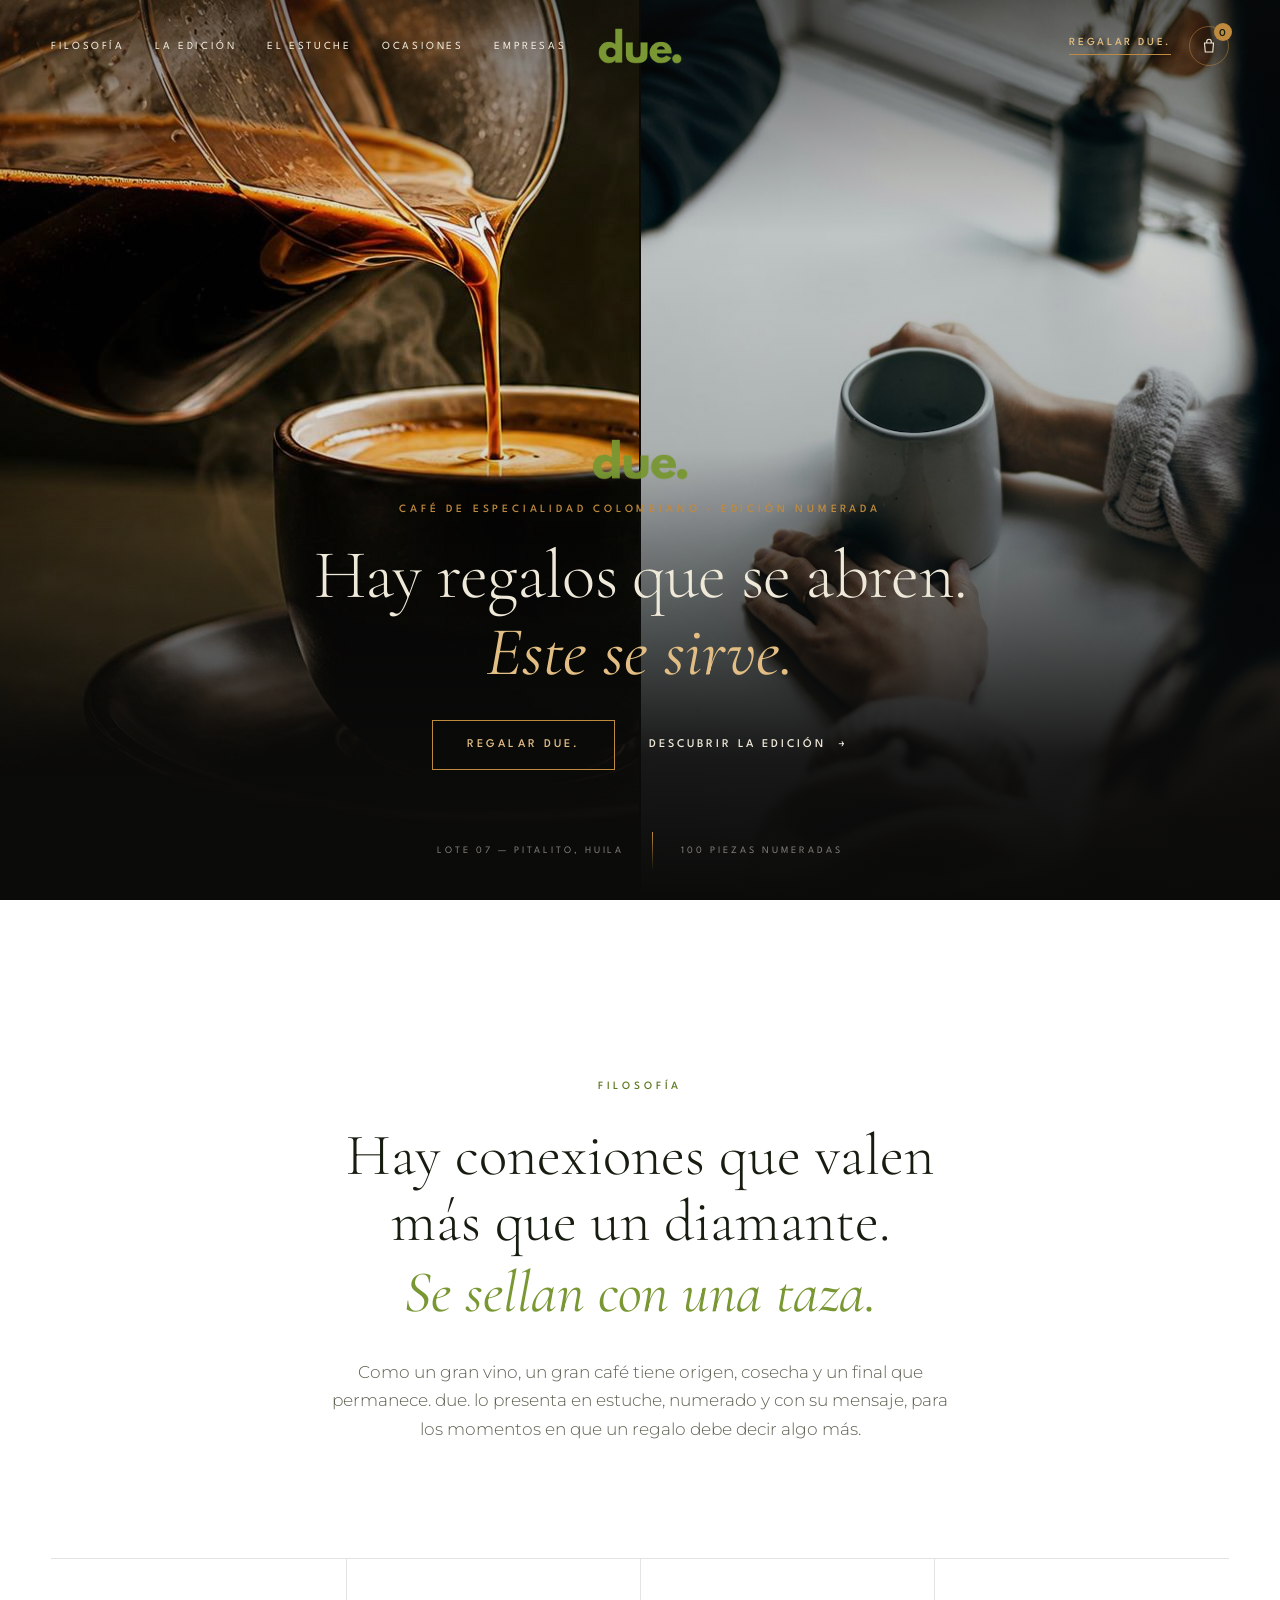
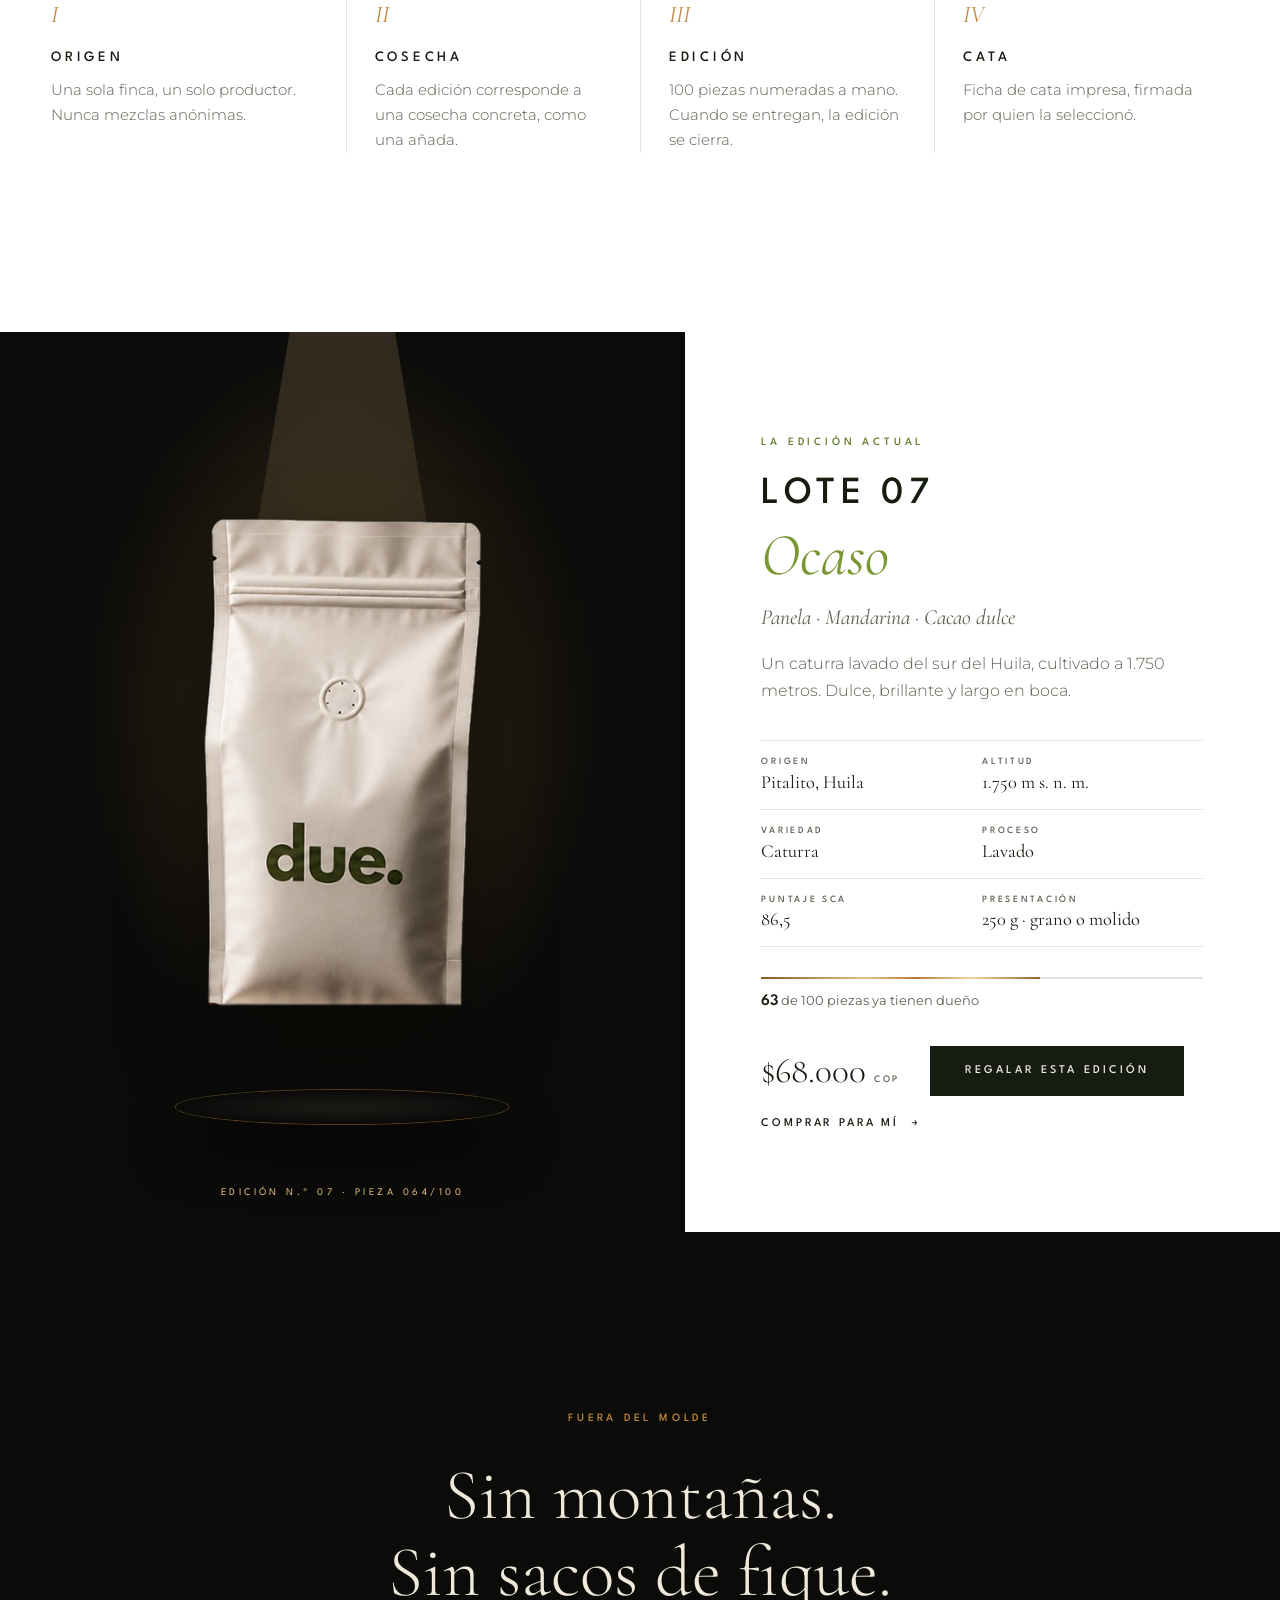
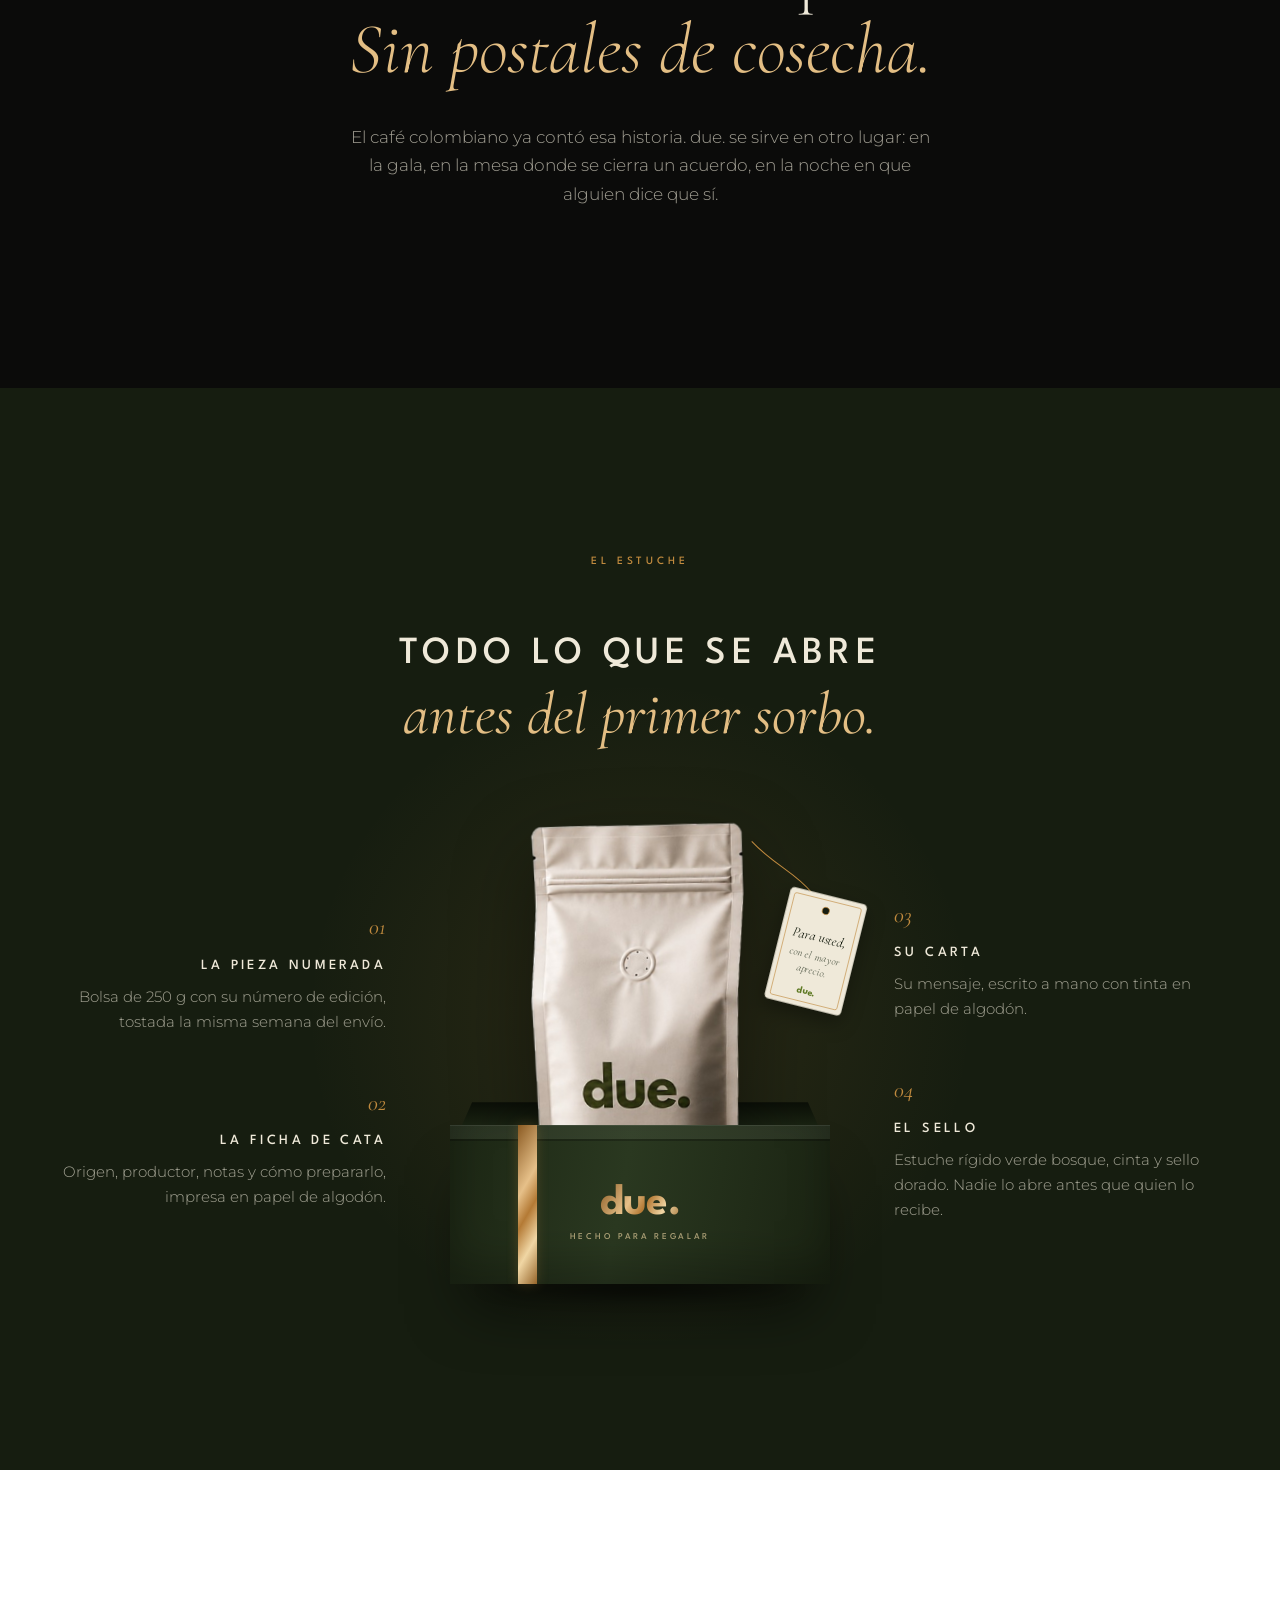
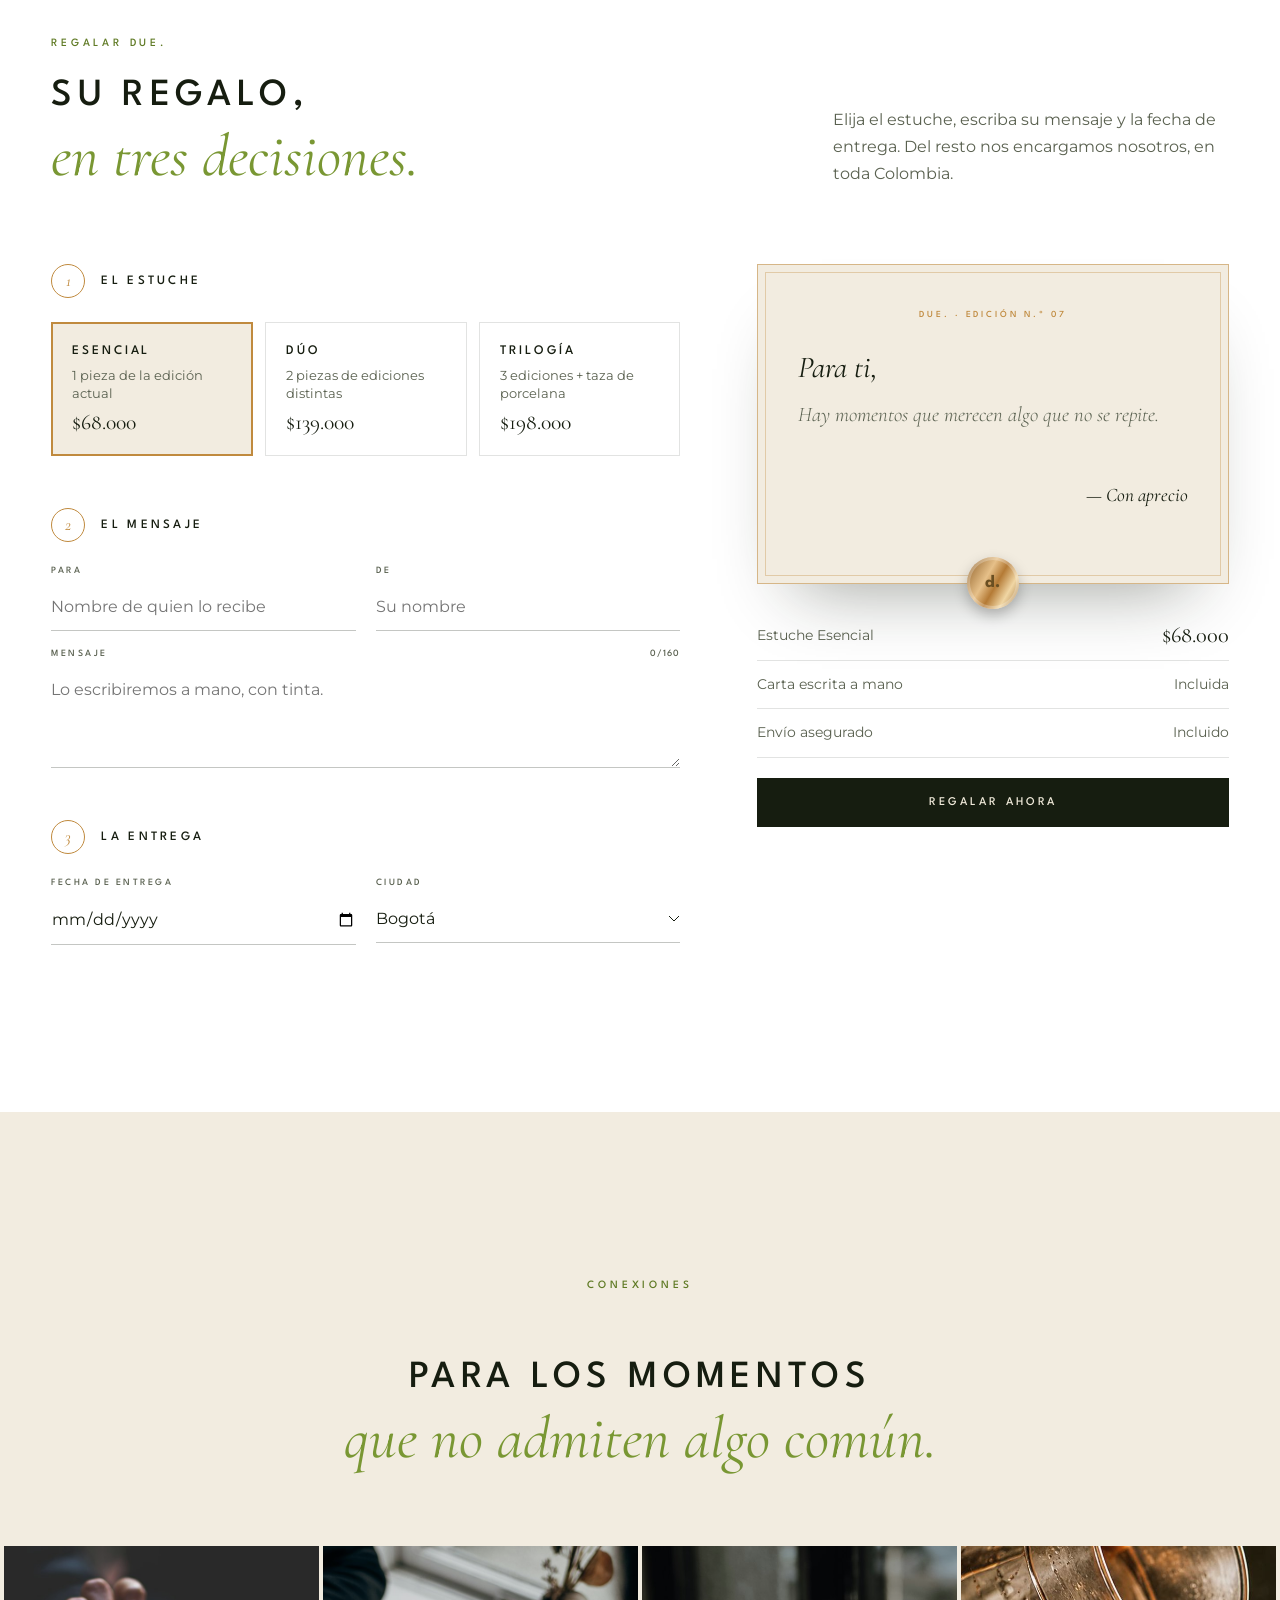
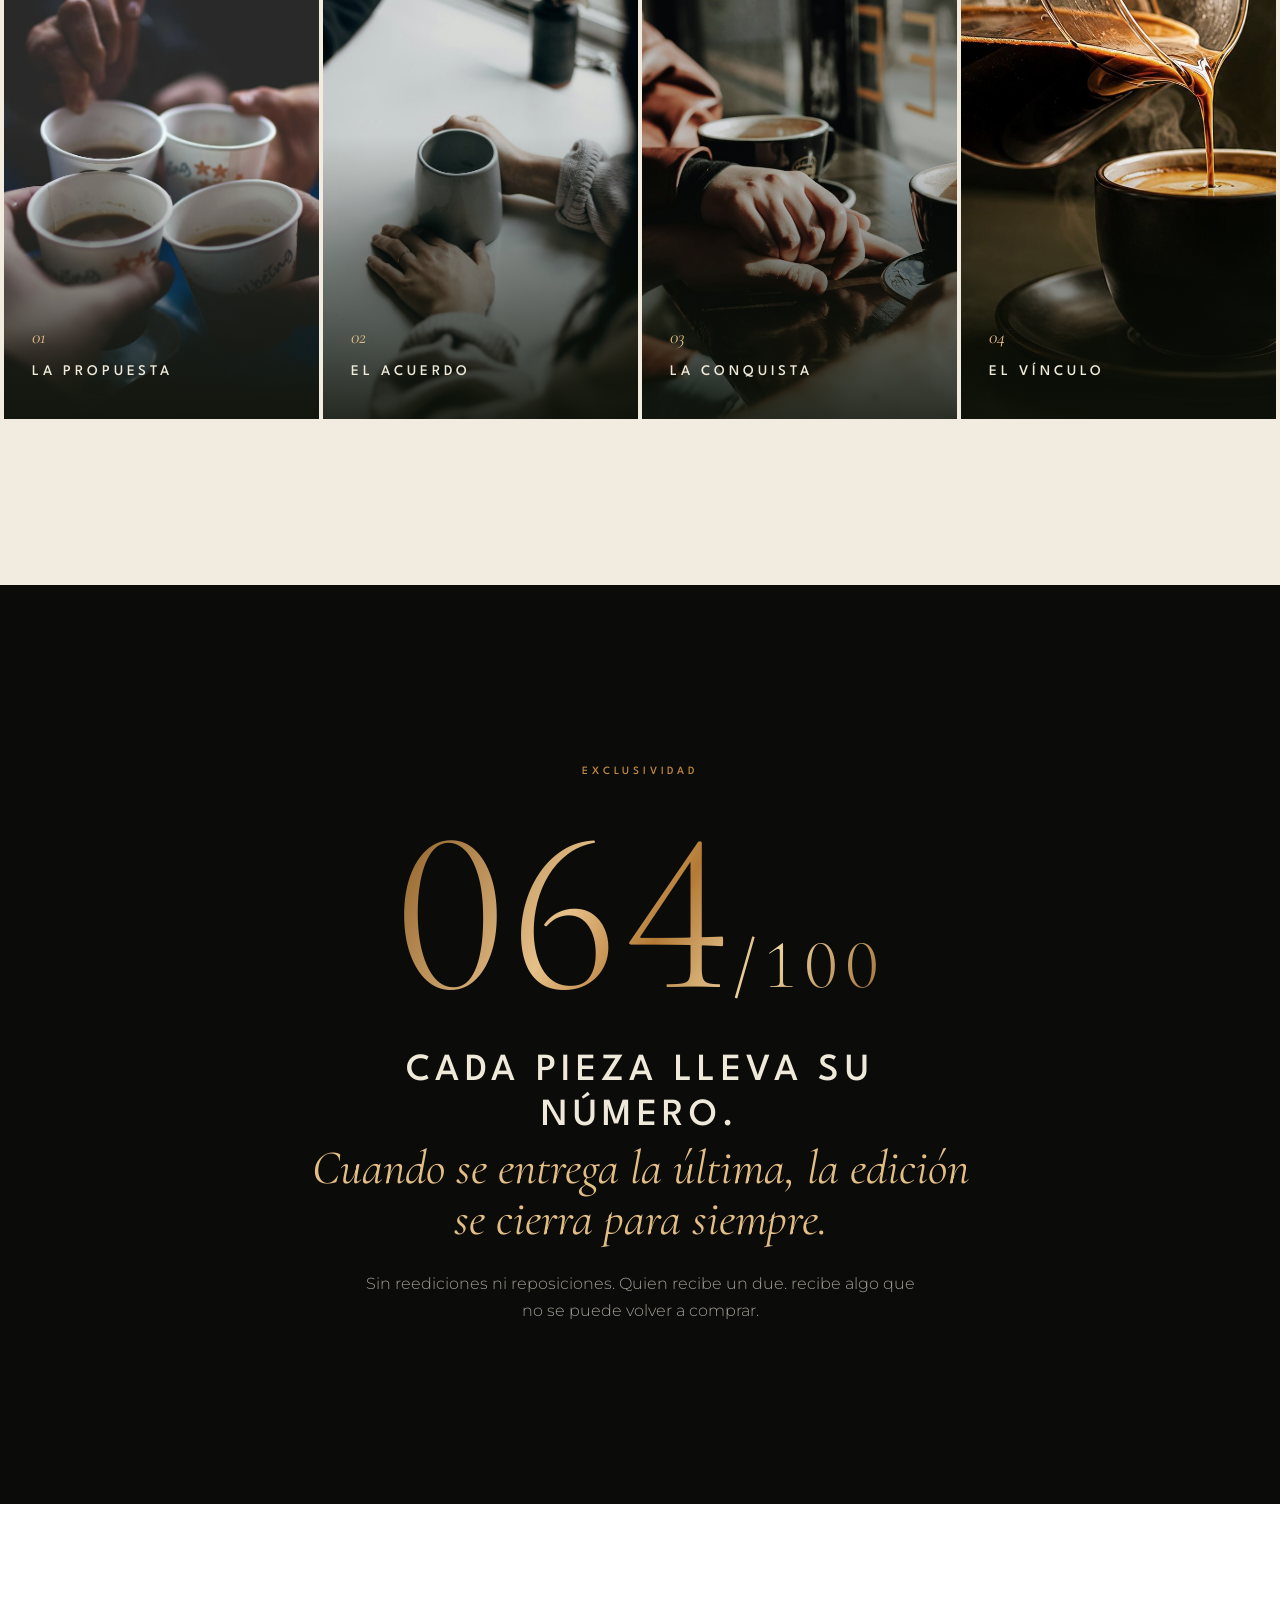
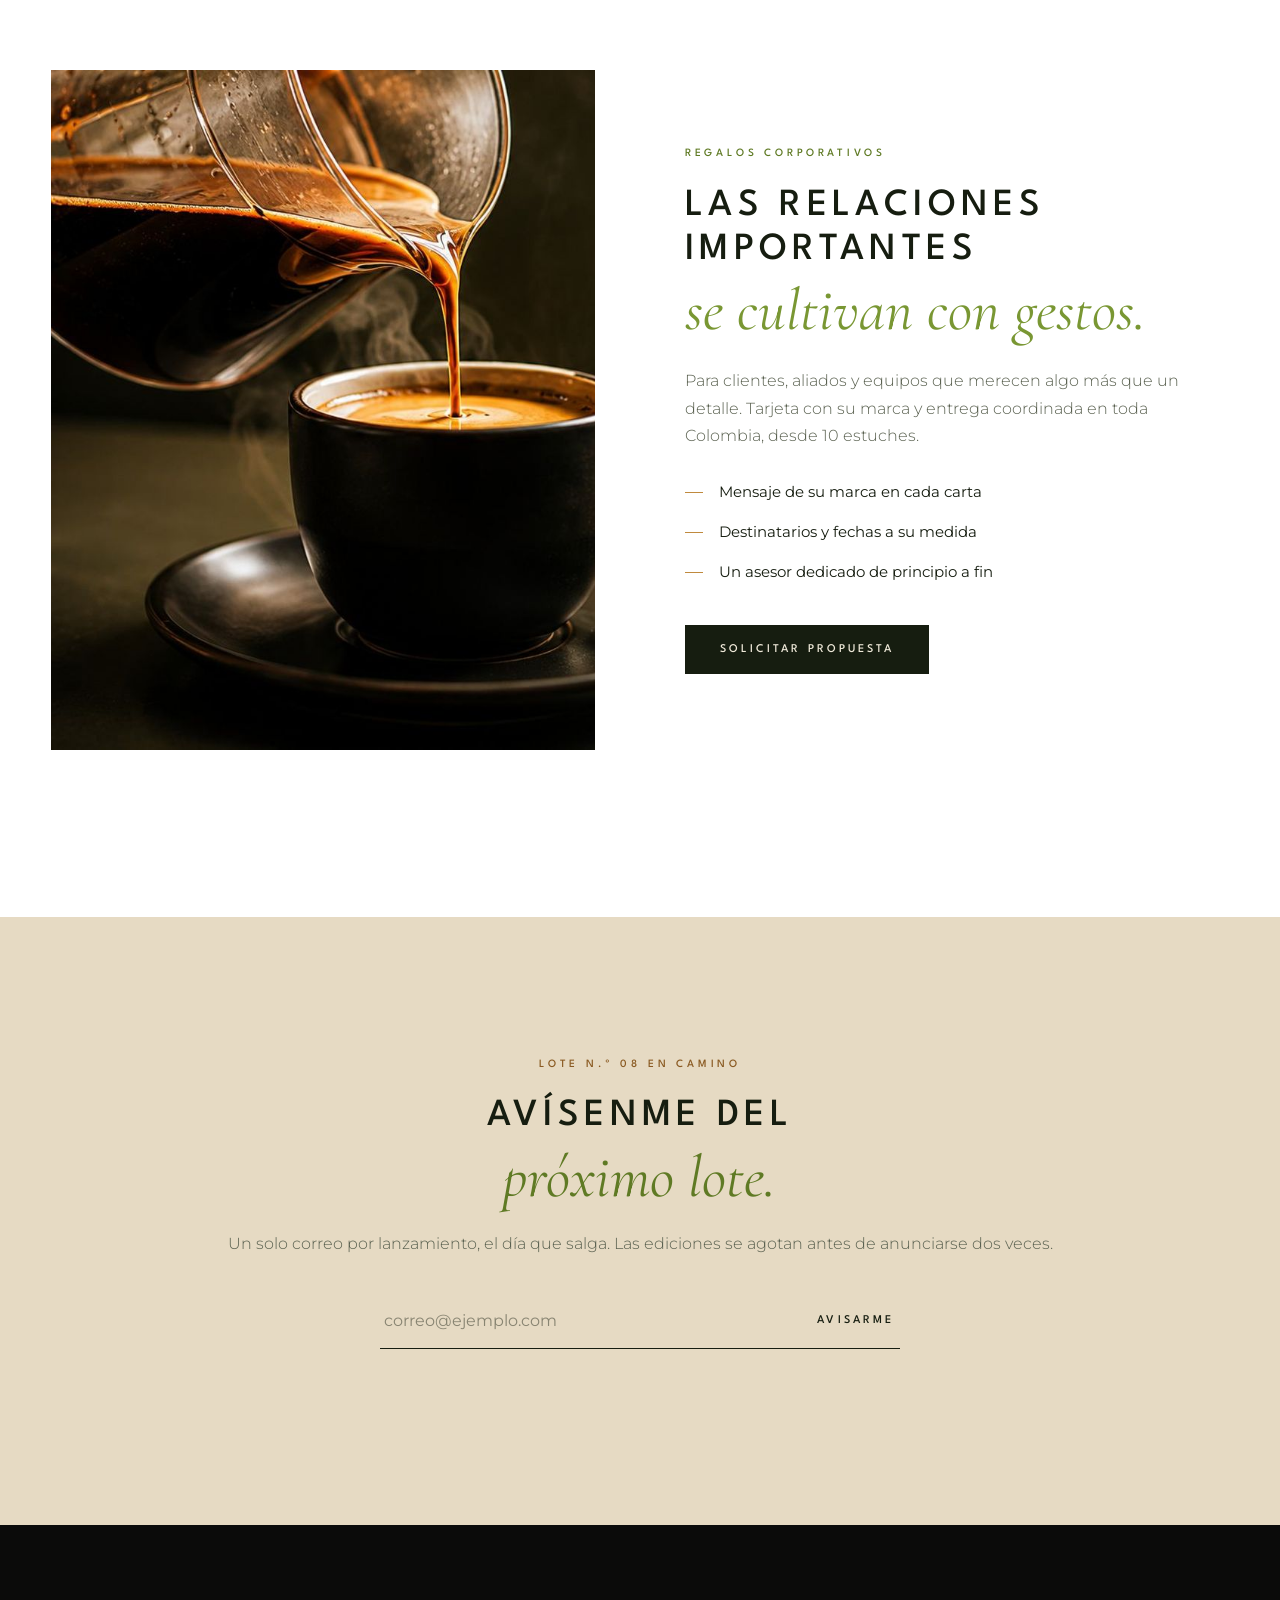
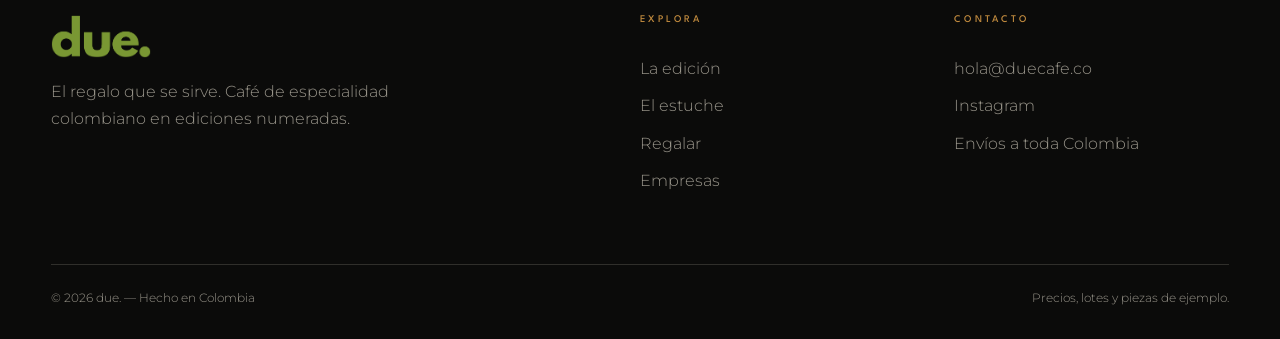
==== commit 82ac2533: "Aplicar las notas de la cliente: negro, ámbar y beige, sin naturaleza - Paleta sobria: negro, blanco" ====
--- a/index.html
+++ b/index.html
@@ -46,7 +46,7 @@
 <section class="hero" id="inicio">
   <div class="hero__media" aria-hidden="true">
     <img src="assets/editorial/caballero.jpg" data-fallback="assets/club/vertido.jpg" alt="" width="1024" height="1536" fetchpriority="high">
-    <img src="assets/editorial/dama.jpg" data-fallback="assets/club/bolsa-hero.jpg" alt="" width="1024" height="1536">
+    <img src="assets/editorial/dama.jpg" data-fallback="assets/club/conversacion.jpg" alt="" width="1024" height="1536">
   </div>
   <div class="hero__copy">
     <img class="hero__logo" src="assets/logo-due-lima.png" alt="" width="120" height="52">
@@ -85,9 +85,10 @@
 
 <!-- ============ LA EDICIÓN ============ -->
 <section class="edition" id="edicion" aria-labelledby="ed-title">
-  <figure class="edition__media">
-    <img src="assets/club/bolsa-hero.jpg" alt="Bolsa de café due. sobre un plato de granos tostados, con luz dorada al fondo" loading="lazy" width="1820" height="864">
-    <figcaption>Edición N.º 07</figcaption>
+  <figure class="edition__stage">
+    <img src="assets/landing/due-bag.png" alt="Bolsa de café due., edición N.º 07" loading="lazy" width="650" height="1130">
+    <span class="edition__pedestal" aria-hidden="true"></span>
+    <figcaption>Edición N.º 07 · Pieza 064/100</figcaption>
   </figure>
   <div class="edition__copy">
     <p class="kicker">La edición actual</p>
@@ -114,6 +115,15 @@
       <a href="#regalar" class="btn btn--dark">Regalar esta edición</a>
       <button type="button" class="link-arrow link-arrow--dark js-add" data-name="Lote 07 — Ocaso">Comprar para mí <span aria-hidden="true">→</span></button>
     </div>
+  </div>
+</section>
+
+<!-- ============ FUERA DEL MOLDE ============ -->
+<section class="manifesto" aria-labelledby="mani-title">
+  <div class="wrap manifesto__in">
+    <p class="kicker kicker--gold">Fuera del molde</p>
+    <h2 id="mani-title" class="manifesto__title reveal">Sin montañas.<br>Sin sacos de fique.<br><em>Sin postales de cosecha.</em></h2>
+    <p class="manifesto__text reveal">El café colombiano ya contó esa historia. due. se sirve en otro lugar: en la gala, en la mesa donde se cierra un acuerdo, en la noche en que alguien dice que sí.</p>
   </div>
 </section>
 
@@ -271,7 +281,7 @@
       <figcaption><span>03</span><h3>La conquista</h3><p>Una primera impresión que no se repite.</p></figcaption>
     </figure>
     <figure class="occ reveal">
-      <img src="assets/editorial/caballero.jpg" data-fallback="assets/club/tres-tazas.jpg" alt="Hombre de esmoquin con antifaz sosteniendo una taza due." loading="lazy">
+      <img src="assets/editorial/caballero.jpg" data-fallback="assets/club/vertido.jpg" alt="Hombre de esmoquin con antifaz sosteniendo una taza due." loading="lazy">
       <figcaption><span>04</span><h3>El vínculo</h3><p>Para quien ya lo tiene todo, salvo esto.</p></figcaption>
     </figure>
   </div>
--- a/css/due.css
+++ b/css/due.css
@@ -1,18 +1,19 @@
 /* due. — El regalo que se sirve */
 
 :root {
-  --night:  #0E1309;
+  --night:  #0B0B0A;
   --forest: #161D10;
   --moss:   #1E2716;
   --bottle: #26331B;
   --olive:  #799733;
   --olive-d:#5F7A24;
   --lime:   #C3C770;
-  --gold:   #C9A35F;
-  --gold-l: #E6CF9C;
-  --gold-foil: linear-gradient(120deg, #8E6C33 0%, #E8D19F 38%, #B68C47 55%, #F3E3B8 75%, #A07D3D 100%);
+  --gold:   #C08A3E;
+  --gold-l: #E3BE84;
+  --gold-foil: linear-gradient(120deg, #8A5A22 0%, #E6C089 38%, #B47A35 55%, #F0D6A4 75%, #96652A 100%);
   --cream:  #EFE9D9;
-  --paper:  #F7F4ED;
+  --paper:  #F2ECE0;
+  --beige:  #E6DAC3;
   --white:  #FFFFFF;
   --ink:    #161D10;
   --ink-2:  #5A6150;
@@ -86,7 +87,7 @@
 
 /* ---------- Header ---------- */
 .nav { position: fixed; inset: 0 0 auto; z-index: 50; padding: 26px 0; transition: background .5s var(--ease), padding .5s var(--ease); }
-.nav.is-scrolled { background: rgba(22, 29, 16, .9); backdrop-filter: blur(14px); -webkit-backdrop-filter: blur(14px); padding: 14px 0; box-shadow: 0 1px 0 rgba(201,163,95,.25); }
+.nav.is-scrolled { background: rgba(22, 29, 16, .9); backdrop-filter: blur(14px); -webkit-backdrop-filter: blur(14px); padding: 14px 0; box-shadow: 0 1px 0 rgba(192,138,62,.25); }
 .nav__in { width: min(1440px, 100% - 2 * var(--gut)); margin-inline: auto; display: grid; grid-template-columns: 1fr auto 1fr; align-items: center; gap: 24px; }
 .nav__side { display: flex; gap: clamp(18px, 2.4vw, 36px); }
 .nav__side a { font: 400 .68rem/1 var(--display); letter-spacing: .24em; text-transform: uppercase; color: var(--cream); padding: 8px 0; position: relative; }
@@ -96,12 +97,12 @@
 .nav:not(.is-scrolled) .nav__logo img { opacity: 0; }
 .nav__actions { display: flex; justify-content: flex-end; align-items: center; gap: 18px; }
 .nav__cta { font: 500 .68rem/1 var(--display); letter-spacing: .24em; text-transform: uppercase; color: var(--gold-l); border-bottom: 1px solid var(--gold); padding-bottom: 6px; }
-.nav__bag { position: relative; width: 40px; height: 40px; border: 1px solid rgba(201,163,95,.5); border-radius: 50%; background: none; display: grid; place-items: center; }
+.nav__bag { position: relative; width: 40px; height: 40px; border: 1px solid rgba(192,138,62,.5); border-radius: 50%; background: none; display: grid; place-items: center; }
 .nav__bag svg { width: 18px; fill: none; stroke: var(--cream); stroke-width: 1.5; }
 .nav__count { position: absolute; top: -4px; right: -4px; min-width: 18px; height: 18px; border-radius: 9px; background: var(--gold); color: var(--forest); font: 600 .62rem/18px var(--sans); text-align: center; }
 .nav__count.bump { animation: bump .5s var(--ease); }
 @keyframes bump { 40% { transform: scale(1.4); } }
-.nav__burger { display: none; width: 40px; height: 40px; border: 1px solid rgba(201,163,95,.5); border-radius: 50%; background: none; flex-direction: column; justify-content: center; align-items: center; gap: 6px; }
+.nav__burger { display: none; width: 40px; height: 40px; border: 1px solid rgba(192,138,62,.5); border-radius: 50%; background: none; flex-direction: column; justify-content: center; align-items: center; gap: 6px; }
 .nav__burger span { width: 16px; height: 1px; background: var(--cream); transition: transform .35s var(--ease); }
 .nav__burger[aria-expanded="true"] span:first-child { transform: translateY(3.5px) rotate(45deg); }
 .nav__burger[aria-expanded="true"] span:last-child { transform: translateY(-3.5px) rotate(-45deg); }
@@ -123,7 +124,7 @@
   display: flex; flex-direction: column; align-items: center; justify-content: center; gap: 6px; padding-top: 4%;
 }
 .gift__back { position: absolute; left: 3%; right: 3%; bottom: calc(4% + 33% - 1px); height: 5%; z-index: 0; background: linear-gradient(180deg, #0B0F07, #1A2312); clip-path: polygon(3% 0, 97% 0, 100% 100%, 0 100%); }
-.gift__ribbon { position: absolute; top: 0; bottom: 0; left: 18%; width: 5%; background: var(--gold-foil); box-shadow: 0 0 12px rgba(201,163,95,.25); }
+.gift__ribbon { position: absolute; top: 0; bottom: 0; left: 18%; width: 5%; background: var(--gold-foil); box-shadow: 0 0 12px rgba(192,138,62,.25); }
 .gift__logo {
   font: 700 clamp(1.8rem, 3.4vw, 3rem)/1 var(--display); letter-spacing: -.02em;
   background: var(--gold-foil); -webkit-background-clip: text; background-clip: text; color: transparent;
@@ -147,7 +148,7 @@
 .hero__media img + img { animation-delay: .15s; }
 @keyframes settle { from { opacity: 0; transform: scale(1.06); } to { opacity: 1; transform: none; } }
 .hero::before { content: ""; position: absolute; inset: 0; z-index: -1; background:
-  linear-gradient(180deg, rgba(14,19,9,.55) 0%, rgba(14,19,9,.05) 26%, rgba(14,19,9,.15) 50%, rgba(14,19,9,.92) 84%, var(--night) 100%); }
+  linear-gradient(180deg, rgba(11,11,10,.55) 0%, rgba(11,11,10,.05) 26%, rgba(11,11,10,.15) 50%, rgba(11,11,10,.92) 84%, var(--night) 100%); }
 .hero__copy { display: flex; flex-direction: column; align-items: center; gap: 22px; padding: 0 var(--gut) 130px; max-width: 900px; }
 .hero__logo { width: 96px; opacity: .95; }
 .hero__title { font: 300 clamp(2.6rem, 5.4vw, 5rem)/1.04 var(--serif); letter-spacing: -.01em; color: var(--cream); }
@@ -172,10 +173,19 @@
 .pillars p { color: var(--ink-2); font-size: .92rem; font-weight: 300; }
 
 /* ---------- Edition ---------- */
-.edition { display: grid; grid-template-columns: 1.15fr 1fr; background: var(--paper); }
-.edition__media { position: relative; min-height: 640px; overflow: hidden; }
-.edition__media img { position: absolute; inset: 0; width: 100%; height: 100%; object-fit: cover; object-position: 62% center; }
-.edition__media figcaption { position: absolute; left: 32px; bottom: 28px; font: 400 .66rem/1 var(--display); letter-spacing: .32em; text-transform: uppercase; color: var(--gold-l); }
+.edition { display: grid; grid-template-columns: 1.15fr 1fr; background: var(--white); }
+.edition__stage {
+  position: relative; min-height: 680px; overflow: hidden; display: grid; place-items: center;
+  background: radial-gradient(ellipse 55% 60% at 50% 42%, rgba(192,138,62,.30), transparent 70%), var(--night);
+}
+.edition__stage::before { /* amber light from above */
+  content: ""; position: absolute; top: -10%; left: 50%; width: 46%; height: 80%; transform: translateX(-50%);
+  background: linear-gradient(180deg, rgba(227,190,132,.20), transparent 80%); clip-path: polygon(38% 0, 62% 0, 100% 100%, 0 100%);
+}
+.edition__stage img { position: relative; z-index: 2; width: clamp(200px, 22vw, 300px); margin-top: -40px; filter: drop-shadow(0 40px 40px rgba(0,0,0,.6)); animation: hover 7s ease-in-out infinite; }
+@keyframes hover { 50% { transform: translateY(-14px); } }
+.edition__pedestal { position: absolute; z-index: 1; left: 50%; bottom: 12%; width: clamp(240px, 26vw, 360px); height: 34px; transform: translateX(-50%); border-radius: 50%; background: radial-gradient(ellipse, #1E1C18, #0B0B0A 70%); box-shadow: 0 0 0 1px rgba(192,138,62,.45), 0 30px 50px rgba(0,0,0,.7); }
+.edition__stage figcaption { position: absolute; left: 0; right: 0; bottom: 34px; text-align: center; font: 400 .64rem/1 var(--display); letter-spacing: .34em; text-transform: uppercase; color: var(--gold-l); }
 .edition__copy { padding: clamp(64px, 8vw, 120px) clamp(24px, 6vw, 96px); max-width: 680px; }
 .edition__notes { margin-top: 18px; font: italic 400 1.35rem var(--serif); color: var(--ink-2); }
 .edition__text { margin-top: 20px; color: var(--ink-2); font-weight: 300; }
@@ -194,9 +204,16 @@
 .price { font: 300 2.2rem/1 var(--serif); color: var(--forest); }
 .price small { font: 500 .62rem var(--display); letter-spacing: .24em; color: var(--ink-2); }
 
+/* ---------- Manifesto ---------- */
+.manifesto { background: var(--night); color: var(--cream); padding: clamp(110px, 14vw, 190px) 0; text-align: center; }
+.manifesto__in { display: flex; flex-direction: column; align-items: center; }
+.manifesto__title { margin-top: 30px; font: 300 clamp(2.4rem, 5.6vw, 4.8rem)/1.08 var(--serif); color: var(--cream); }
+.manifesto__title em { font-style: italic; color: var(--gold-l); }
+.manifesto__text { margin-top: 34px; max-width: 54ch; color: rgba(239,233,217,.66); font-weight: 300; font-size: 1.05rem; }
+
 /* ---------- Case ---------- */
 .case { background: var(--forest); color: var(--cream); padding: clamp(100px, 13vw, 170px) 0; position: relative; overflow: hidden; }
-.case::before { content: ""; position: absolute; left: 50%; top: 58%; width: 760px; height: 760px; transform: translate(-50%, -50%); background: radial-gradient(circle, rgba(201,163,95,.13), transparent 62%); pointer-events: none; }
+.case::before { content: ""; position: absolute; left: 50%; top: 58%; width: 760px; height: 760px; transform: translate(-50%, -50%); background: radial-gradient(circle, rgba(192,138,62,.13), transparent 62%); pointer-events: none; }
 .case__grid { display: grid; grid-template-columns: 1fr minmax(260px, 380px) 1fr; gap: clamp(30px, 5vw, 80px); align-items: center; position: relative; }
 .case__list { list-style: none; margin: 0; padding: 0; display: grid; gap: 56px; }
 .case__list--left { text-align: right; }
@@ -217,7 +234,7 @@
 .option b { font: 500 .82rem/1 var(--display); letter-spacing: .22em; text-transform: uppercase; }
 .option small { color: var(--ink-2); font-size: .8rem; line-height: 1.45; flex: 1; }
 .option em { font: 400 1.35rem/1 var(--serif); font-style: normal; color: var(--forest); }
-.option:hover .option__in { border-color: rgba(201,163,95,.7); }
+.option:hover .option__in { border-color: rgba(192,138,62,.7); }
 .option input:checked + .option__in { border-color: var(--gold); background: var(--paper); box-shadow: inset 0 0 0 1px var(--gold); }
 .option input:focus-visible + .option__in { outline: 2px solid var(--gold); outline-offset: 3px; }
 .fields { display: grid; grid-template-columns: 1fr 1fr; gap: 18px 20px; }
@@ -235,7 +252,7 @@
 .preview { position: sticky; top: 110px; display: grid; gap: 22px; }
 .card {
   position: relative; background: var(--paper); padding: 46px 40px 52px; min-height: 320px;
-  border: 1px solid rgba(201,163,95,.55); outline: 1px solid rgba(201,163,95,.35); outline-offset: -9px;
+  border: 1px solid rgba(192,138,62,.55); outline: 1px solid rgba(192,138,62,.35); outline-offset: -9px;
   box-shadow: 0 40px 70px -40px rgba(22,29,16,.45);
 }
 .card__ed { font: 500 .58rem/1 var(--display); letter-spacing: .32em; text-transform: uppercase; color: var(--gold); text-align: center; margin-bottom: 30px; }
@@ -264,7 +281,7 @@
 .occ:hover p { max-height: 4em; opacity: 1; }
 
 /* ---------- Serial ---------- */
-.serial { background: var(--forest); padding: clamp(110px, 14vw, 190px) 0; text-align: center; overflow: hidden; }
+.serial { background: var(--night); padding: clamp(110px, 14vw, 190px) 0; text-align: center; overflow: hidden; }
 .serial__in { display: flex; flex-direction: column; align-items: center; }
 .serial__num { font: 300 clamp(6rem, 18vw, 15rem)/.9 var(--serif); margin: 30px 0 10px; background: var(--gold-foil); -webkit-background-clip: text; background-clip: text; color: transparent; font-variant-numeric: lining-nums tabular-nums; }
 .serial__num small { font-size: .3em; letter-spacing: .1em; }
@@ -283,18 +300,22 @@
 .corp__list li::before { content: ""; width: 18px; height: 1px; background: var(--gold); flex: none; transform: translateY(-4px); }
 
 /* ---------- Aviso ---------- */
-.aviso { background: var(--moss); color: var(--cream); padding: clamp(90px, 11vw, 140px) 0; text-align: center; border-top: 1px solid rgba(201,163,95,.2); }
+.aviso { background: var(--beige); color: var(--ink); padding: clamp(90px, 11vw, 140px) 0; text-align: center; }
+.aviso .title--light { color: var(--forest); }
+.aviso .title--light em { color: var(--olive-d); }
+.aviso .kicker--gold { color: #8A5A22; }
 .aviso__in { display: flex; flex-direction: column; align-items: center; }
-.aviso__in > p:not(.kicker):not(.aviso__msg) { margin-top: 22px; color: rgba(239,233,217,.7); font-weight: 300; }
-.aviso__form { margin-top: 36px; display: flex; width: min(520px, 100%); border-bottom: 1px solid rgba(201,163,95,.6); }
-.aviso__form input { flex: 1; min-width: 0; border: 0; background: transparent; padding: 14px 4px; color: var(--cream); font-size: 1rem; }
-.aviso__form input::placeholder { color: rgba(239,233,217,.45); }
+.aviso__in > p:not(.kicker):not(.aviso__msg) { margin-top: 22px; color: var(--ink-2); font-weight: 300; }
+.aviso__form { margin-top: 36px; display: flex; width: min(520px, 100%); border-bottom: 1px solid var(--forest); }
+.aviso__form input { flex: 1; min-width: 0; border: 0; background: transparent; padding: 14px 4px; color: var(--ink); font-size: 1rem; }
+.aviso__form input::placeholder { color: rgba(22,29,16,.45); }
 .aviso__form input:focus { outline: none; }
 .aviso__form .btn { border: 0; padding: 14px 6px 14px 20px; }
 .aviso__form .btn::before { display: none; }
-.aviso__form .btn:hover { color: var(--white); }
-.aviso__msg { margin-top: 16px; min-height: 1.4em; font-size: .88rem; color: var(--gold-l); }
-.aviso__msg.is-error { color: #E2A08F; }
+.aviso__form .btn { color: var(--forest); }
+.aviso__form .btn:hover { color: var(--olive-d); }
+.aviso__msg { margin-top: 16px; min-height: 1.4em; font-size: .88rem; color: var(--olive-d); }
+.aviso__msg.is-error { color: #9A3F2B; }
 
 /* ---------- Footer ---------- */
 .foot { background: var(--night); color: rgba(239,233,217,.62); padding: 90px 0 30px; font-weight: 300; }
@@ -307,7 +328,7 @@
 .foot__base { margin-top: 70px; padding-top: 24px; border-top: 1px solid var(--line-l); font-size: .72rem; display: flex; justify-content: space-between; gap: 20px; flex-wrap: wrap; }
 
 /* ---------- Toast ---------- */
-.toast { position: fixed; left: 50%; bottom: 24px; z-index: 60; transform: translate(-50%, 200%); visibility: hidden; transition: transform .5s var(--ease), visibility 0s .5s; background: var(--forest); color: var(--cream); padding: 16px 26px; border: 1px solid rgba(201,163,95,.5); font: 400 .85rem var(--sans); transition: transform .5s var(--ease); max-width: calc(100% - 32px); }
+.toast { position: fixed; left: 50%; bottom: 24px; z-index: 60; transform: translate(-50%, 200%); visibility: hidden; transition: transform .5s var(--ease), visibility 0s .5s; background: var(--forest); color: var(--cream); padding: 16px 26px; border: 1px solid rgba(192,138,62,.5); font: 400 .85rem var(--sans); transition: transform .5s var(--ease); max-width: calc(100% - 32px); }
 .toast.is-on { transform: translate(-50%, 0); visibility: visible; transition: transform .5s var(--ease); }
 
 /* ---------- Reveal ---------- */
@@ -341,7 +362,7 @@
   .pillars li { border-left: 0; padding-left: 0; }
   .pillars li:nth-child(even) { padding-left: 24px; border-left: 1px solid var(--line-d); }
   .edition, .gifting__grid, .corp__grid { grid-template-columns: 1fr; }
-  .edition__media { min-height: 380px; }
+  .edition__stage { min-height: 460px; }
   .preview { position: static; }
   .foot__grid { grid-template-columns: 1fr 1fr; }
   .foot__brand { grid-column: 1 / -1; }
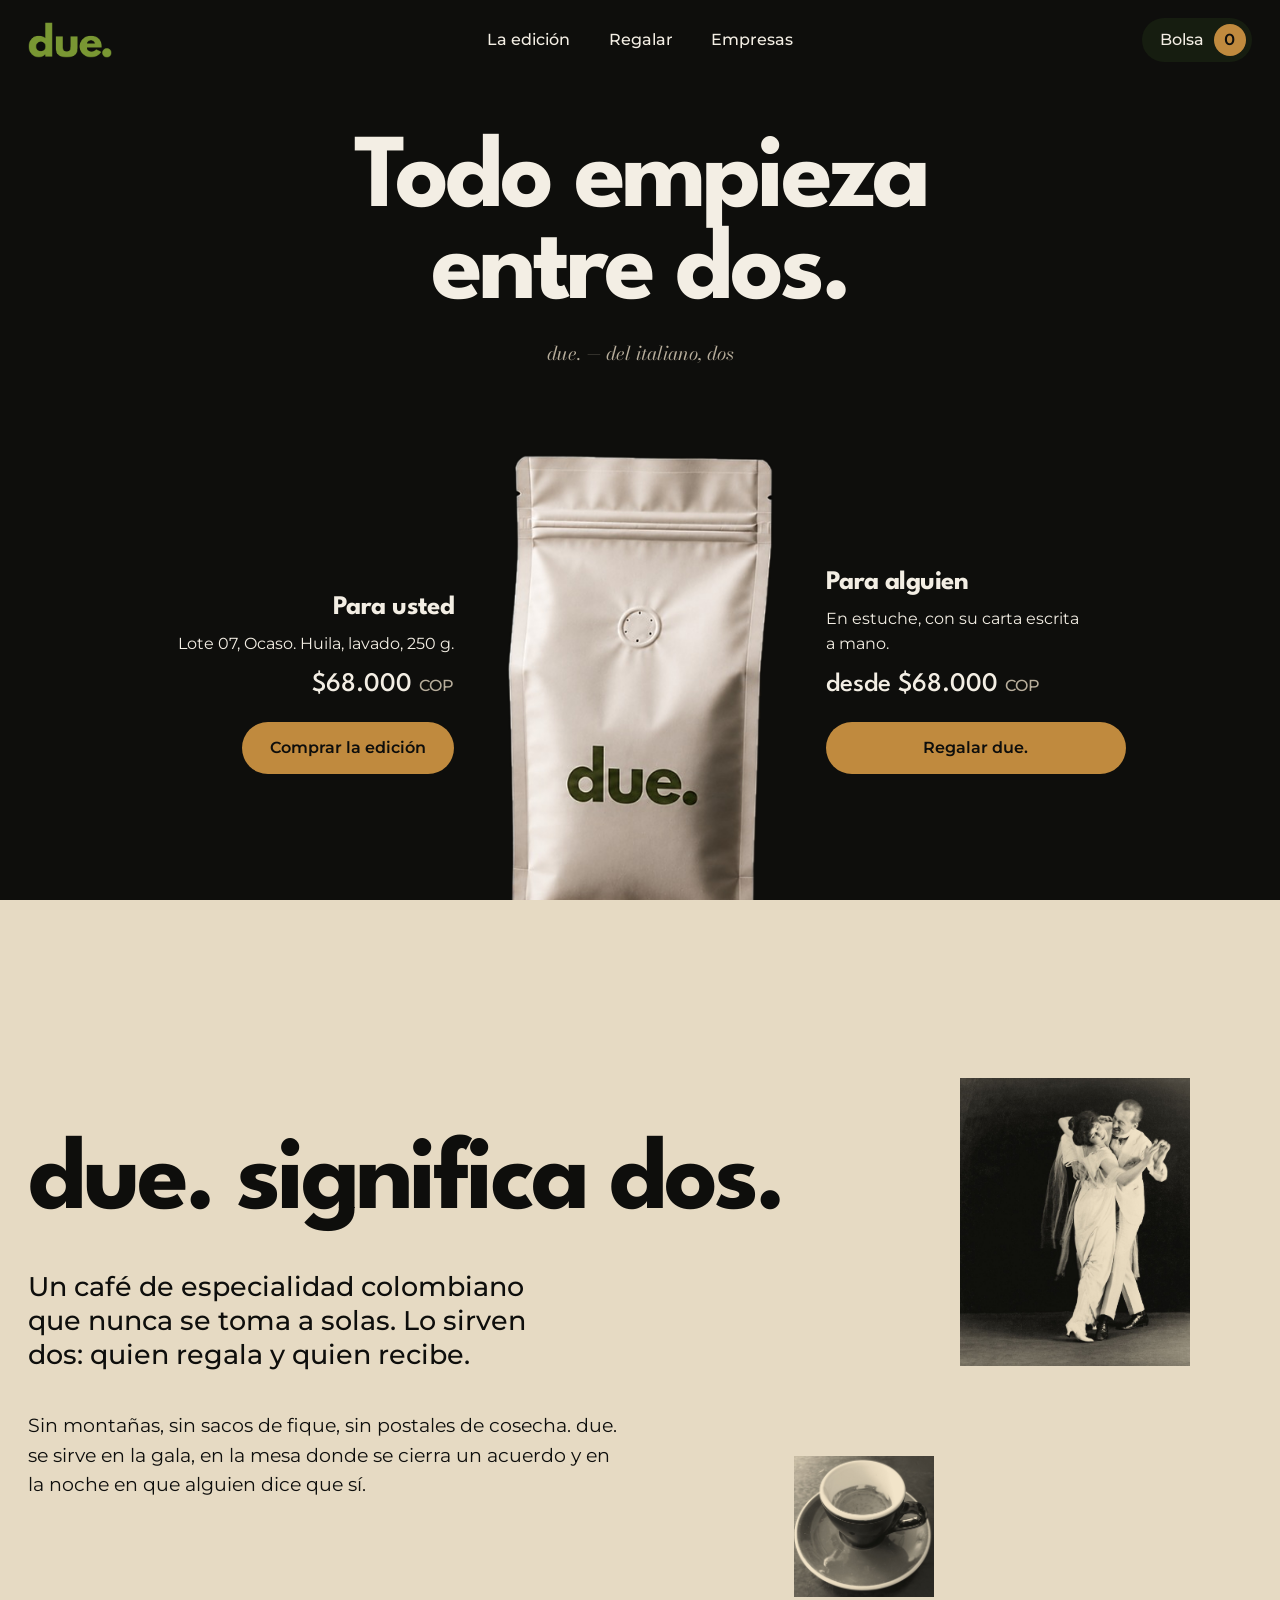
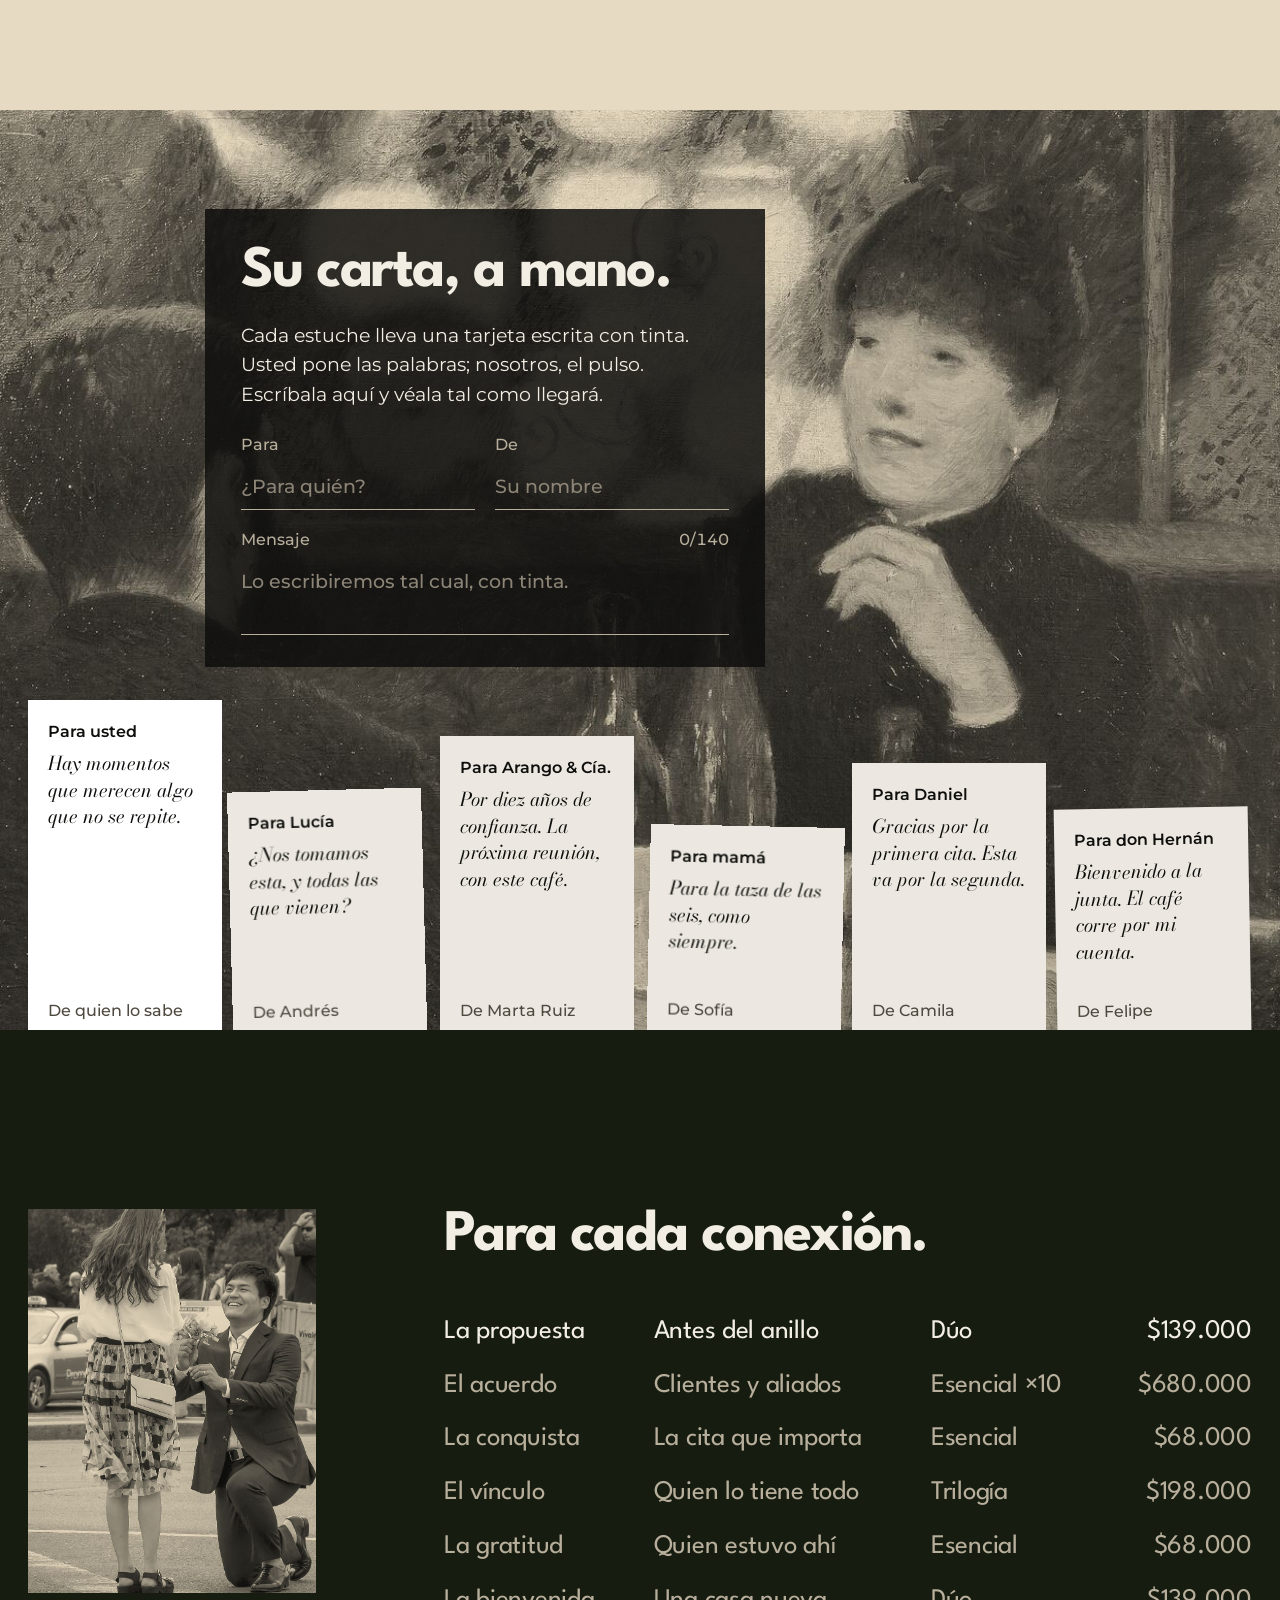
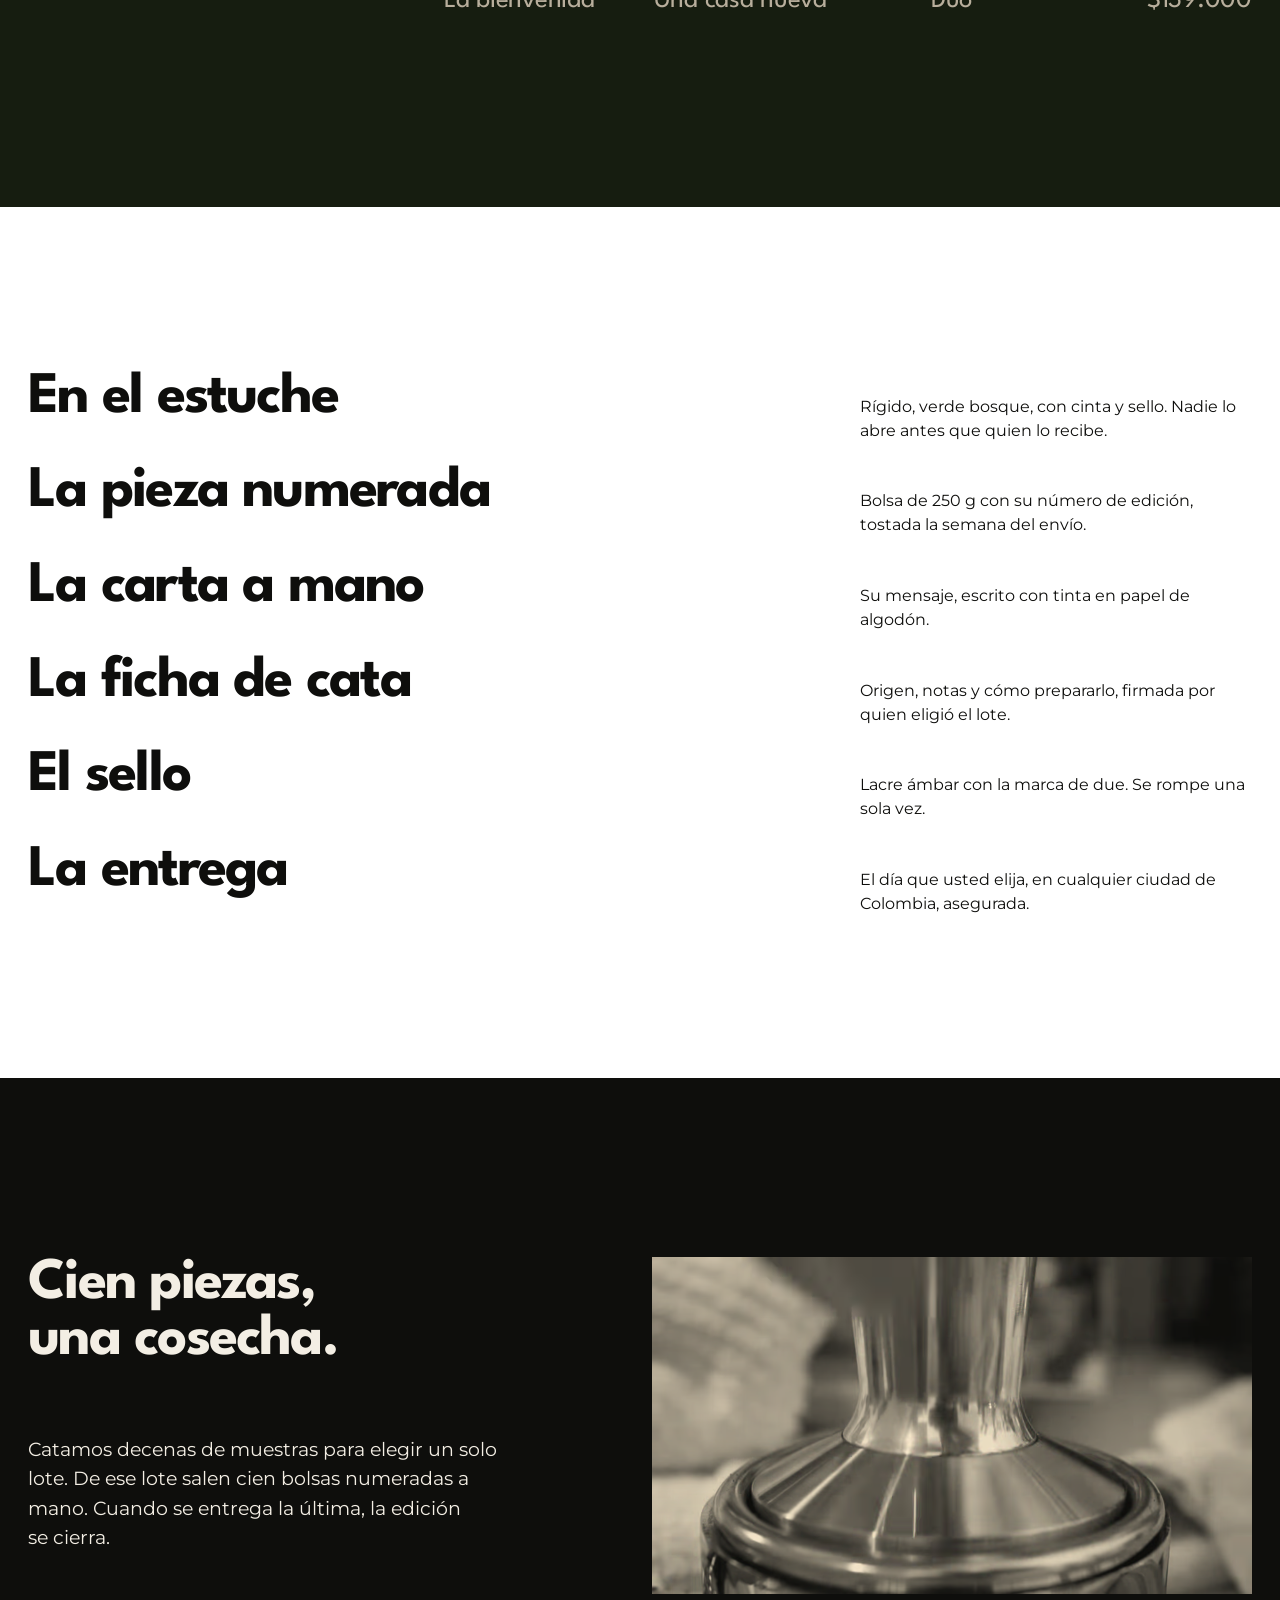
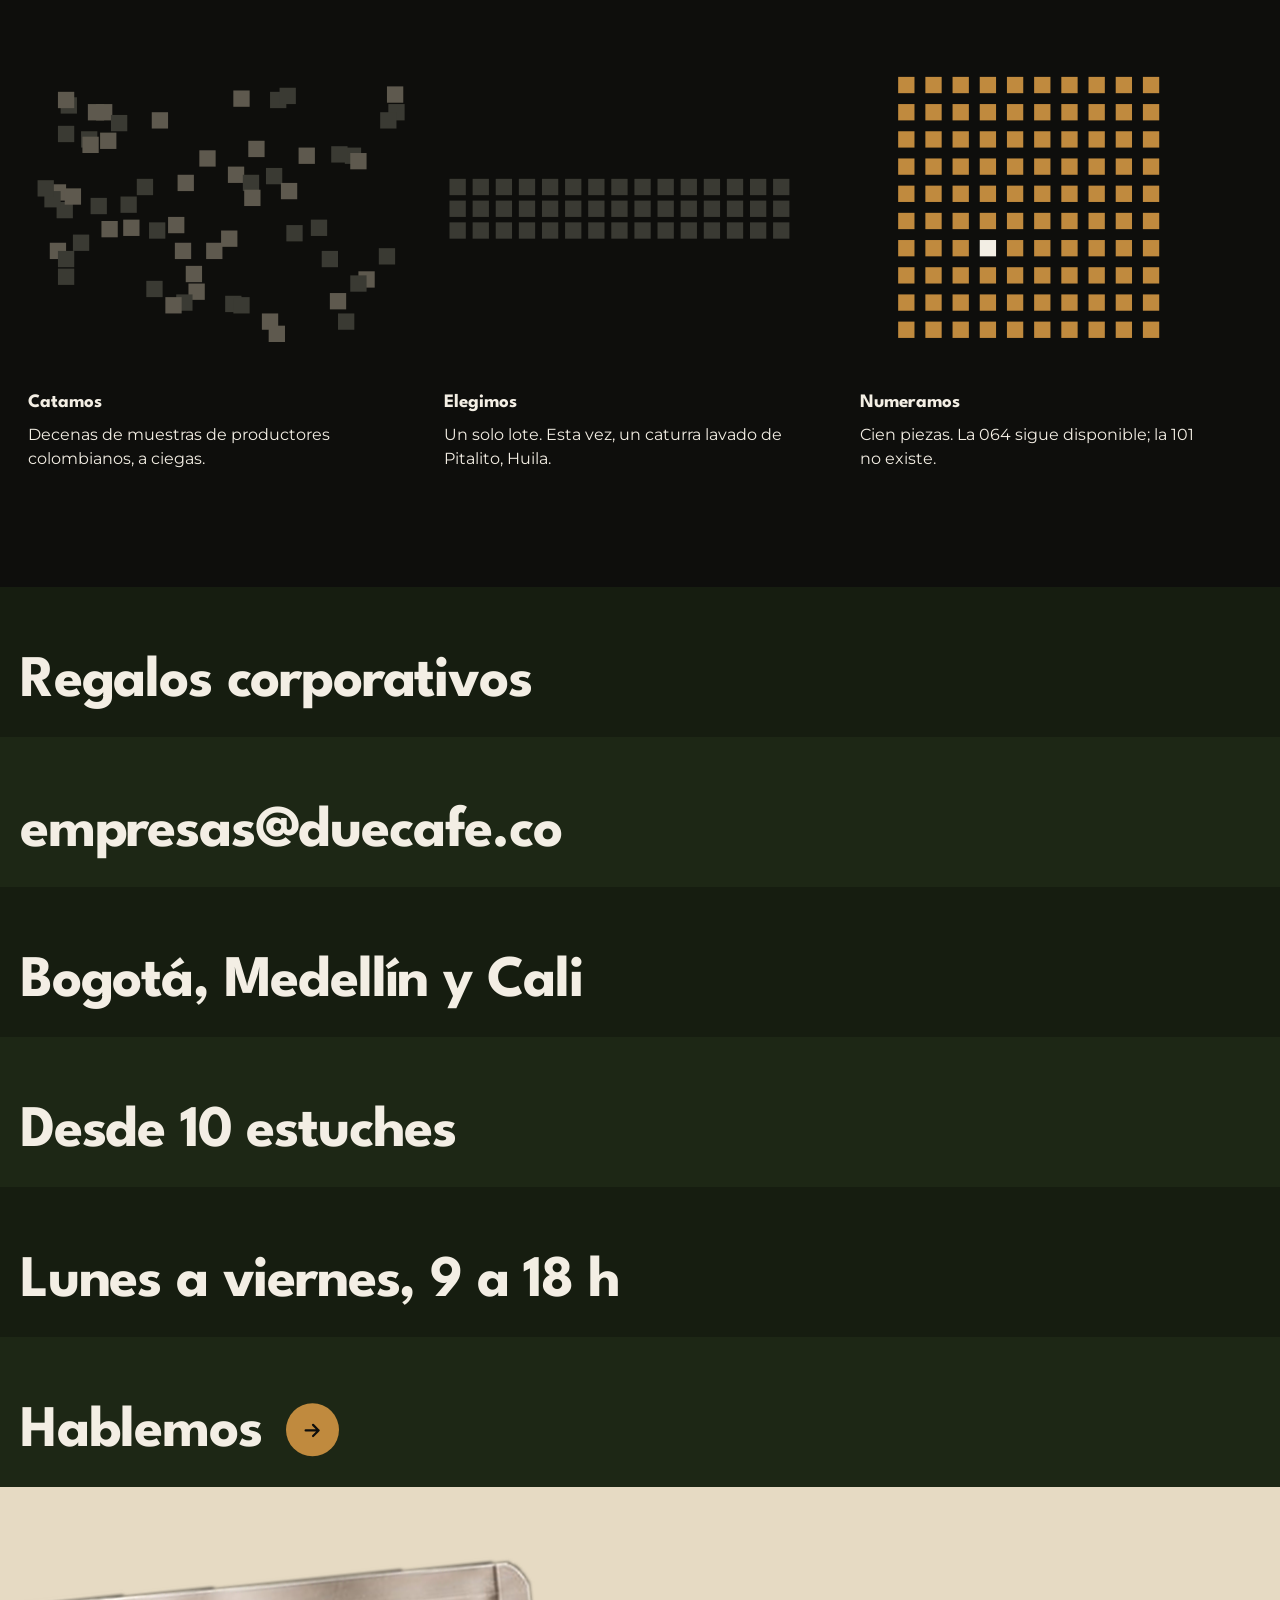
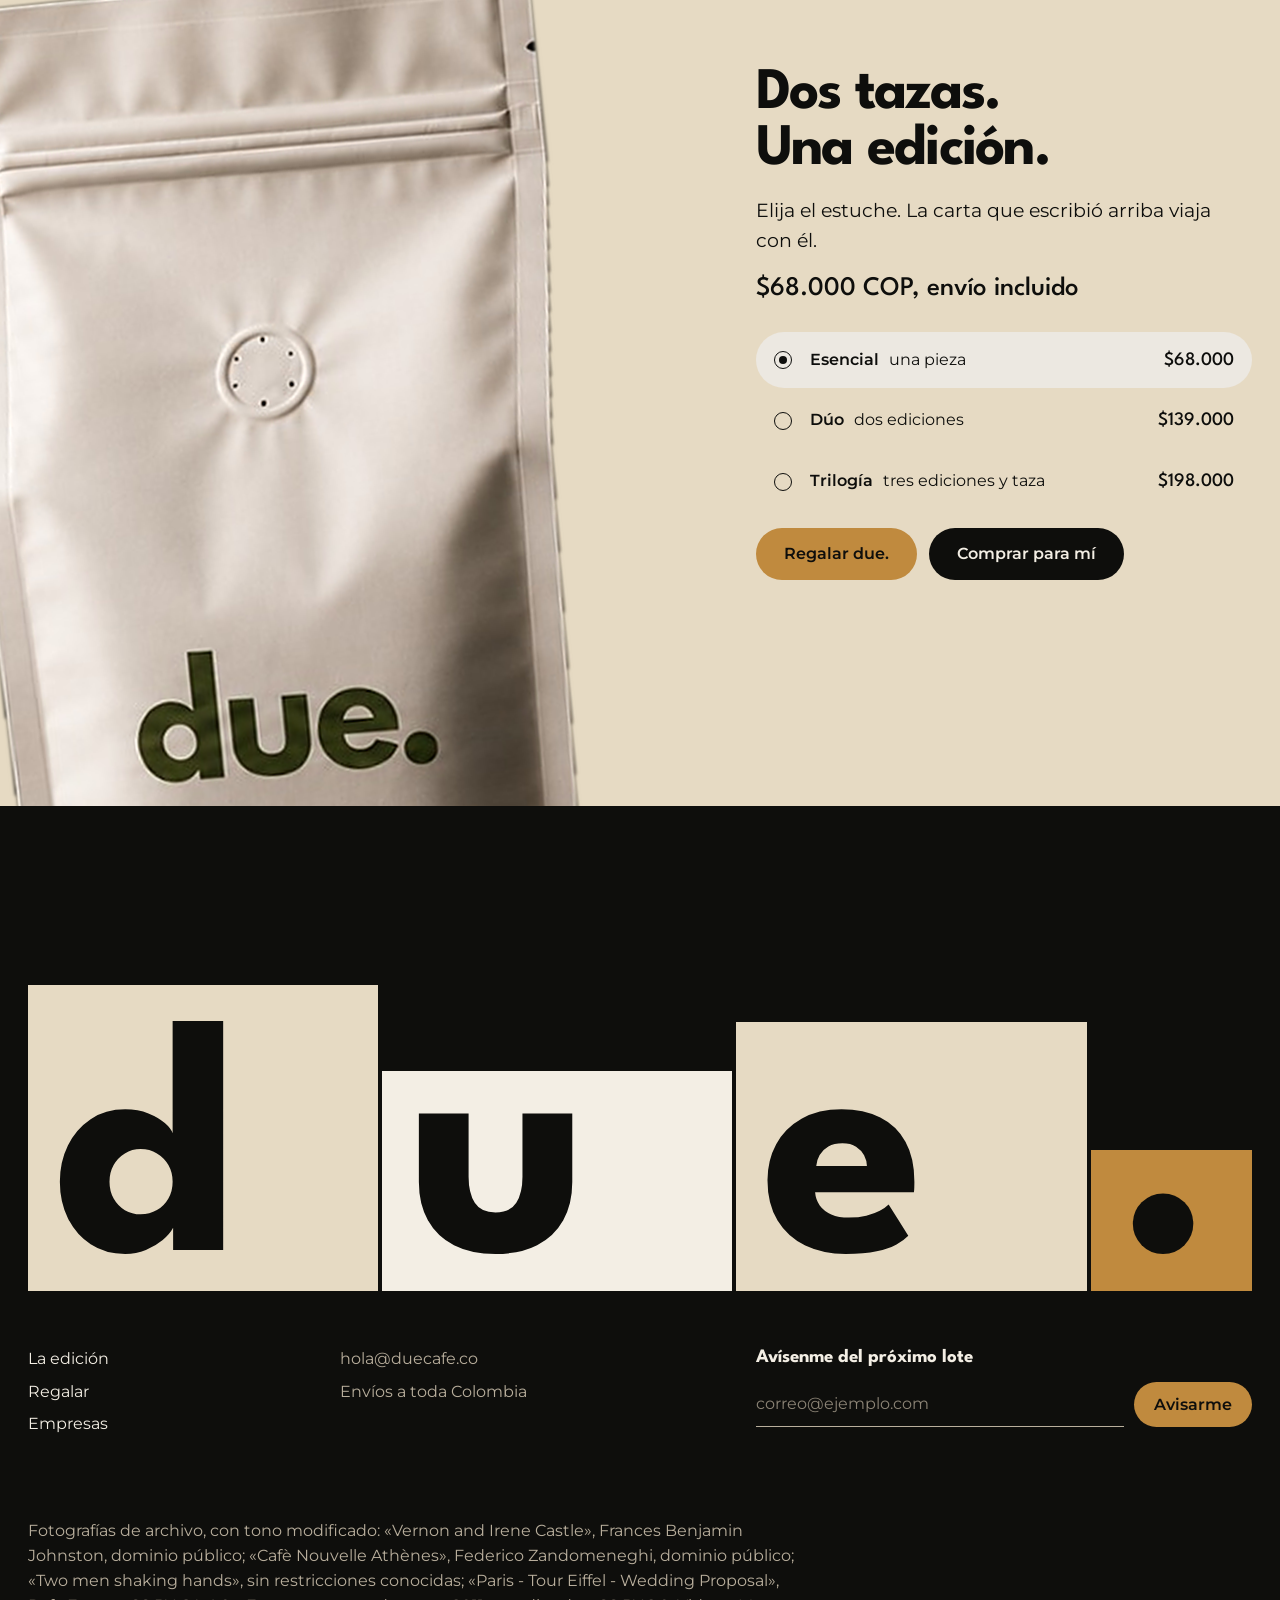
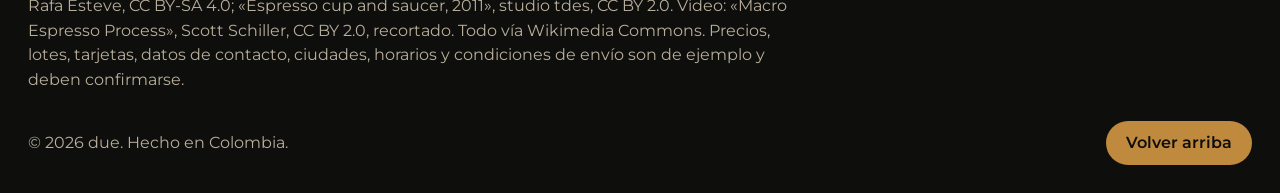
==== commit 8ae3b3cc: "Rehacer la landing con Impeccable, taste-skill y las reglas de Emil Kowalski Dirección: due. vestido" ====
--- a/index.html
+++ b/index.html
@@ -3,356 +3,219 @@
 <head>
   <meta charset="UTF-8">
   <meta name="viewport" content="width=device-width, initial-scale=1">
-  <title>due. — El regalo que se sirve</title>
-  <meta name="description" content="due. es café de especialidad colombiano en ediciones numeradas de 100 piezas, presentado en estuche para regalar. Como un gran vino: origen, cosecha y una historia que se comparte.">
-  <meta name="theme-color" content="#161D10">
+  <title>due. — Todo empieza entre dos</title>
+  <meta name="description" content="due. significa dos. Café de especialidad colombiano en ediciones de 100 piezas numeradas, presentado en estuche con una carta escrita a mano, para comprar o regalar.">
+  <meta name="theme-color" content="#0E0E0C">
   <link rel="icon" href="assets/logo-due-olive.png">
   <link rel="preconnect" href="https://fonts.googleapis.com">
   <link rel="preconnect" href="https://fonts.gstatic.com" crossorigin>
-  <link href="https://fonts.googleapis.com/css2?family=Cormorant+Garamond:ital,wght@0,300;0,400;0,500;1,300;1,400;1,500&family=League+Spartan:wght@300;400;500;600;700&family=Montserrat:wght@300;400;500;600&display=swap" rel="stylesheet">
+  <link href="https://fonts.googleapis.com/css2?family=Bodoni+Moda:ital,opsz,wght@1,6..96,400;1,6..96,500&family=League+Spartan:wght@400;500;700&family=Montserrat:wght@400;500;600&display=swap" rel="stylesheet">
   <link rel="stylesheet" href="css/due.css">
+  <script>document.documentElement.classList.add("js")</script>
 </head>
 <body>
 
 <a class="skip" href="#main">Saltar al contenido</a>
 
-<!-- ============ HEADER ============ -->
-<header class="nav" id="nav">
-  <div class="nav__in">
-    <nav class="nav__side" id="menu" aria-label="Principal">
-      <a href="#filosofia">Filosofía</a>
+<header class="bar" id="bar">
+  <a href="#inicio" class="bar__mark" aria-label="due., inicio">
+    <img src="assets/logo-due-lima.png" alt="due." width="84" height="36">
+  </a>
+  <nav class="bar__links" aria-label="Principal">
+    <a href="#edicion">La edición</a>
+    <a href="#carta">Regalar</a>
+    <a href="#empresas">Empresas</a>
+  </nav>
+  <button class="bar__bag" type="button" id="bagBtn" aria-label="Bolsa de compra, 0 productos">
+    Bolsa <span id="bagCount">0</span>
+  </button>
+</header>
+
+<main id="main">
+
+<!-- Inicio: el objeto al centro, dos caminos a los lados -->
+<section class="hero" id="inicio" aria-labelledby="hero-title">
+  <h1 id="hero-title" class="hero__title">Todo empieza<br>entre dos.</h1>
+  <p class="hero__name">due. — del italiano, dos</p>
+
+  <figure class="hero__object shutter">
+    <img src="assets/landing/due-bag.png" alt="Bolsa de café due., edición número 07" width="650" height="1130" fetchpriority="high">
+  </figure>
+
+  <div class="hero__side hero__side--left">
+    <h2 class="hero__who">Para usted</h2>
+    <p>Lote 07, Ocaso. Huila, lavado, 250 g.</p>
+    <p class="hero__price">$68.000 <span>COP</span></p>
+    <a class="btn" href="#edicion">Comprar la edición</a>
+  </div>
+  <div class="hero__side hero__side--right">
+    <h2 class="hero__who">Para alguien</h2>
+    <p>En estuche, con su carta escrita a mano.</p>
+    <p class="hero__price">desde $68.000 <span>COP</span></p>
+    <a class="btn" href="#carta">Regalar due.</a>
+  </div>
+</section>
+
+<!-- Qué es: el nombre explica la marca -->
+<section class="intro" aria-labelledby="intro-title">
+  <div class="intro__in">
+    <h2 id="intro-title" class="intro__title rise">due. significa dos.</h2>
+    <p class="intro__statement rise">Un café de especialidad colombiano que nunca se toma a solas. Lo sirven dos: quien regala y quien recibe.</p>
+    <p class="intro__text rise">Sin montañas, sin sacos de fique, sin postales de cosecha. due. se sirve en la gala, en la mesa donde se cierra un acuerdo y en la noche en que alguien dice que sí.</p>
+    <figure class="chip chip--a rise">
+      <img src="assets/archivo/vernon-and-irene-castle2.jpg" alt="Vernon e Irene Castle bailando en traje de gala, hacia 1914" width="1600" height="1463" loading="lazy">
+    </figure>
+    <figure class="chip chip--b rise">
+      <img src="assets/archivo/espresso-cup-and-saucer-2011.jpg" alt="Una taza de café sobre su plato" width="1600" height="1199" loading="lazy">
+    </figure>
+  </div>
+</section>
+
+<!-- La carta: lo que due. produce es una tarjeta escrita a mano -->
+<section class="letter" id="carta" aria-labelledby="letter-title">
+  <img class="letter__photo" src="assets/archivo/italian-cafe-nouvelle-athenes-cafe-nouvelle-athenes.jpg" alt="Dos personas conversando en una mesa del café Nouvelle Athènes de París, pintura de Federico Zandomeneghi" width="1241" height="1600" loading="lazy">
+  <div class="letter__copy">
+    <h2 id="letter-title" class="h2 rise">Su carta, a mano.</h2>
+    <p class="lead rise">Cada estuche lleva una tarjeta escrita con tinta. Usted pone las palabras; nosotros, el pulso. Escríbala aquí y véala tal como llegará.</p>
+    <form class="letter__form rise" id="cardForm" novalidate>
+      <label class="field"><span>Para</span><input id="to" name="to" type="text" maxlength="28" autocomplete="off" placeholder="¿Para quién?"></label>
+      <label class="field"><span>De</span><input id="from" name="from" type="text" maxlength="28" autocomplete="name" placeholder="Su nombre"></label>
+      <label class="field field--wide"><span>Mensaje <em id="msgCount">0/140</em></span><textarea id="msg" name="msg" rows="2" maxlength="140" placeholder="Lo escribiremos tal cual, con tinta."></textarea></label>
+    </form>
+  </div>
+  <ul class="slips" aria-label="Tarjetas de ejemplo">
+    <li class="slip slip--live" aria-live="polite">
+      <strong id="slipTo">Para usted</strong>
+      
+      <p id="slipMsg">Hay momentos que merecen algo que no se repite.</p>
+      <p class="slip__from" id="slipFrom">De quien lo sabe</p>
+    </li>
+    <li class="slip"><strong>Para Lucía</strong><p>¿Nos tomamos esta, y todas las que vienen?</p><p class="slip__from">De Andrés</p></li>
+    <li class="slip"><strong>Para Arango &amp; Cía.</strong><p>Por diez años de confianza. La próxima reunión, con este café.</p><p class="slip__from">De Marta Ruiz</p></li>
+    <li class="slip"><strong>Para mamá</strong><p>Para la taza de las seis, como siempre.</p><p class="slip__from">De Sofía</p></li>
+    <li class="slip"><strong>Para Daniel</strong><p>Gracias por la primera cita. Esta va por la segunda.</p><p class="slip__from">De Camila</p></li>
+    <li class="slip"><strong>Para don Hernán</strong><p>Bienvenido a la junta. El café corre por mi cuenta.</p><p class="slip__from">De Felipe</p></li>
+  </ul>
+</section>
+
+<!-- Conexiones: cada momento con su estuche y su precio -->
+<section class="moments" aria-labelledby="moments-title">
+  <figure class="moments__preview" aria-hidden="true">
+    <img id="momentImg" src="assets/archivo/paris-tour-eiffel-wedding-proposal.jpg" alt="" width="1000" height="1250" loading="lazy">
+  </figure>
+  <div class="moments__body">
+  <h2 id="moments-title" class="h2 moments__title">Para cada conexión.</h2>
+  <table class="moments__table" aria-labelledby="moments-title">
+    <thead class="sr-only"><tr><th scope="col">Momento</th><th scope="col">Para quién</th><th scope="col">Estuche</th><th scope="col">Precio</th></tr></thead>
+    <tbody>
+      <tr data-img="assets/archivo/paris-tour-eiffel-wedding-proposal.jpg" tabindex="0"><th scope="row">La propuesta</th><td>Antes del anillo</td><td>Dúo</td><td>$139.000</td></tr>
+      <tr data-img="assets/archivo/two-men-shaking-hands.jpg" tabindex="0"><th scope="row">El acuerdo</th><td>Clientes y aliados</td><td>Esencial ×10</td><td>$680.000</td></tr>
+      <tr data-img="assets/archivo/vernon-and-irene-castle2.jpg" tabindex="0"><th scope="row">La conquista</th><td>La cita que importa</td><td>Esencial</td><td>$68.000</td></tr>
+      <tr data-img="assets/archivo/italian-cafe-nouvelle-athenes-cafe-nouvelle-athenes.jpg" tabindex="0"><th scope="row">El vínculo</th><td>Quien lo tiene todo</td><td>Trilogía</td><td>$198.000</td></tr>
+      <tr data-img="assets/archivo/espresso-cup-and-saucer-2011.jpg" tabindex="0"><th scope="row">La gratitud</th><td>Quien estuvo ahí</td><td>Esencial</td><td>$68.000</td></tr>
+      <tr data-img="assets/archivo/vernon-and-irene-castle2.jpg" tabindex="0"><th scope="row">La bienvenida</th><td>Una casa nueva</td><td>Dúo</td><td>$139.000</td></tr>
+    </tbody>
+  </table>
+  </div>
+</section>
+
+<!-- El estuche: lo que se abre -->
+<section class="case" aria-labelledby="case-title">
+  <dl class="case__list">
+    <div class="case__row case__row--head"><dt id="case-title">En el estuche</dt><dd>Rígido, verde bosque, con cinta y sello. Nadie lo abre antes que quien lo recibe.</dd></div>
+    <div class="case__row rise"><dt>La pieza numerada</dt><dd>Bolsa de 250 g con su número de edición, tostada la semana del envío.</dd></div>
+    <div class="case__row rise"><dt>La carta a mano</dt><dd>Su mensaje, escrito con tinta en papel de algodón.</dd></div>
+    <div class="case__row rise"><dt>La ficha de cata</dt><dd>Origen, notas y cómo prepararlo, firmada por quien eligió el lote.</dd></div>
+    <div class="case__row rise"><dt>El sello</dt><dd>Lacre ámbar con la marca de due. Se rompe una sola vez.</dd></div>
+    <div class="case__row rise"><dt>La entrega</dt><dd>El día que usted elija, en cualquier ciudad de Colombia, asegurada.</dd></div>
+  </dl>
+</section>
+
+<!-- La edición: muchas muestras, un lote, cien piezas -->
+<section class="edition" id="edicion" aria-labelledby="ed-title">
+  <div class="edition__head">
+    <h2 id="ed-title" class="h2 rise">Cien piezas,<br>una cosecha.</h2>
+    <p class="lead rise">Catamos decenas de muestras para elegir un solo lote. De ese lote salen cien bolsas numeradas a mano. Cuando se entrega la última, la edición se cierra.</p>
+    <figure class="edition__clip rise">
+      <video src="assets/archivo/extraccion.webm" poster="assets/archivo/extraccion-poster.jpg" muted loop playsinline autoplay preload="metadata" aria-label="Extracción de un espresso vista desde abajo del portafiltro" width="960" height="540"></video>
+    </figure>
+  </div>
+  <div class="edition__diagram rise"><svg class="edition__svg" viewBox="0 0 900 210" role="img" aria-label="Muchas muestras dispersas se reúnen en una franja y salen ordenadas en cien piezas; la 064 resaltada"><rect class="sq sq--p2" x="91" y="34" width="12" height="12"/><rect class="sq sq--p1" x="178" y="19" width="12" height="12"/><rect class="sq sq--p2" x="147" y="74" width="12" height="12"/><rect class="sq sq--p1" x="21" y="100" width="12" height="12"/><rect class="sq sq--p2" x="16" y="87" width="12" height="12"/><rect class="sq sq--p1" x="24" y="23" width="12" height="12"/><rect class="sq sq--p2" x="118" y="160" width="12" height="12"/><rect class="sq sq--p1" x="39" y="48" width="12" height="12"/><rect class="sq sq--p2" x="172" y="182" width="12" height="12"/><rect class="sq sq--p1" x="158" y="80" width="12" height="12"/><rect class="sq sq--p2" x="264" y="15" width="12" height="12"/><rect class="sq sq--p1" x="233" y="60" width="12" height="12"/><rect class="sq sq--p2" x="44" y="28" width="12" height="12"/><rect class="sq sq--p1" x="87" y="158" width="12" height="12"/><rect class="sq sq--p2" x="54" y="114" width="12" height="12"/><rect class="sq sq--p1" x="175" y="75" width="12" height="12"/><rect class="sq sq--p2" x="151" y="18" width="12" height="12"/><rect class="sq sq--p1" x="22" y="44" width="12" height="12"/><rect class="sq sq--p2" x="186" y="86" width="12" height="12"/><rect class="sq sq--p1" x="89" y="115" width="12" height="12"/><rect class="sq sq--p2" x="126" y="62" width="12" height="12"/><rect class="sq sq--p1" x="216" y="136" width="12" height="12"/><rect class="sq sq--p2" x="70" y="113" width="12" height="12"/><rect class="sq sq--p1" x="145" y="169" width="12" height="12"/><rect class="sq sq--p2" x="199" y="60" width="12" height="12"/><rect class="sq sq--p1" x="265" y="28" width="12" height="12"/><rect class="sq sq--p2" x="116" y="147" width="12" height="12"/><rect class="sq sq--p1" x="46" y="97" width="12" height="12"/><rect class="sq sq--p2" x="16" y="130" width="12" height="12"/><rect class="sq sq--p1" x="208" y="113" width="12" height="12"/><rect class="sq sq--p2" x="237" y="64" width="12" height="12"/><rect class="sq sq--p1" x="190" y="117" width="12" height="12"/><rect class="sq sq--p2" x="159" y="91" width="12" height="12"/><rect class="sq sq--p1" x="228" y="182" width="12" height="12"/><rect class="sq sq--p2" x="131" y="130" width="12" height="12"/><rect class="sq sq--p1" x="22" y="136" width="12" height="12"/><rect class="sq sq--p2" x="177" y="191" width="12" height="12"/><rect class="sq sq--p1" x="223" y="59" width="12" height="12"/><rect class="sq sq--p2" x="108" y="130" width="12" height="12"/><rect class="sq sq--p1" x="12" y="92" width="12" height="12"/><rect class="sq sq--p2" x="50" y="28" width="12" height="12"/><rect class="sq sq--p1" x="22" y="149" width="12" height="12"/><rect class="sq sq--p2" x="40" y="52" width="12" height="12"/><rect class="sq sq--p1" x="109" y="168" width="12" height="12"/><rect class="sq sq--p2" x="27" y="90" width="12" height="12"/><rect class="sq sq--p1" x="151" y="170" width="12" height="12"/><rect class="sq sq--p2" x="222" y="167" width="12" height="12"/><rect class="sq sq--p1" x="80" y="83" width="12" height="12"/><rect class="sq sq--p2" x="101" y="170" width="12" height="12"/><rect class="sq sq--p1" x="259" y="34" width="12" height="12"/><rect class="sq sq--p2" x="53" y="49" width="12" height="12"/><rect class="sq sq--p1" x="68" y="96" width="12" height="12"/><rect class="sq sq--p2" x="162" y="55" width="12" height="12"/><rect class="sq sq--p1" x="7" y="84" width="12" height="12"/><rect class="sq sq--p2" x="103" y="111" width="12" height="12"/><rect class="sq sq--p1" x="258" y="134" width="12" height="12"/><rect class="sq sq--p2" x="142" y="121" width="12" height="12"/><rect class="sq sq--p1" x="185" y="16" width="12" height="12"/><rect class="sq sq--p2" x="243" y="151" width="12" height="12"/><rect class="sq sq--p1" x="237" y="154" width="12" height="12"/><rect class="sq sq--p2" x="110" y="80" width="12" height="12"/><rect class="sq sq--p1" x="33" y="124" width="12" height="12"/><rect class="sq sq--p2" x="22" y="19" width="12" height="12"/><rect class="sq sq--p1" x="61" y="36" width="12" height="12"/><rect class="sq sq--p1" x="310" y="83" width="12" height="12"/><rect class="sq sq--p1" x="310" y="99" width="12" height="12"/><rect class="sq sq--p1" x="310" y="115" width="12" height="12"/><rect class="sq sq--p1" x="327" y="83" width="12" height="12"/><rect class="sq sq--p1" x="327" y="99" width="12" height="12"/><rect class="sq sq--p1" x="327" y="115" width="12" height="12"/><rect class="sq sq--p1" x="344" y="83" width="12" height="12"/><rect class="sq sq--p1" x="344" y="99" width="12" height="12"/><rect class="sq sq--p1" x="344" y="115" width="12" height="12"/><rect class="sq sq--p1" x="361" y="83" width="12" height="12"/><rect class="sq sq--p1" x="361" y="99" width="12" height="12"/><rect class="sq sq--p1" x="361" y="115" width="12" height="12"/><rect class="sq sq--p1" x="378" y="83" width="12" height="12"/><rect class="sq sq--p1" x="378" y="99" width="12" height="12"/><rect class="sq sq--p1" x="378" y="115" width="12" height="12"/><rect class="sq sq--p1" x="395" y="83" width="12" height="12"/><rect class="sq sq--p1" x="395" y="99" width="12" height="12"/><rect class="sq sq--p1" x="395" y="115" width="12" height="12"/><rect class="sq sq--p1" x="412" y="83" width="12" height="12"/><rect class="sq sq--p1" x="412" y="99" width="12" height="12"/><rect class="sq sq--p1" x="412" y="115" width="12" height="12"/><rect class="sq sq--p1" x="429" y="83" width="12" height="12"/><rect class="sq sq--p1" x="429" y="99" width="12" height="12"/><rect class="sq sq--p1" x="429" y="115" width="12" height="12"/><rect class="sq sq--p1" x="446" y="83" width="12" height="12"/><rect class="sq sq--p1" x="446" y="99" width="12" height="12"/><rect class="sq sq--p1" x="446" y="115" width="12" height="12"/><rect class="sq sq--p1" x="463" y="83" width="12" height="12"/><rect class="sq sq--p1" x="463" y="99" width="12" height="12"/><rect class="sq sq--p1" x="463" y="115" width="12" height="12"/><rect class="sq sq--p1" x="480" y="83" width="12" height="12"/><rect class="sq sq--p1" x="480" y="99" width="12" height="12"/><rect class="sq sq--p1" x="480" y="115" width="12" height="12"/><rect class="sq sq--p1" x="497" y="83" width="12" height="12"/><rect class="sq sq--p1" x="497" y="99" width="12" height="12"/><rect class="sq sq--p1" x="497" y="115" width="12" height="12"/><rect class="sq sq--p1" x="514" y="83" width="12" height="12"/><rect class="sq sq--p1" x="514" y="99" width="12" height="12"/><rect class="sq sq--p1" x="514" y="115" width="12" height="12"/><rect class="sq sq--p1" x="531" y="83" width="12" height="12"/><rect class="sq sq--p1" x="531" y="99" width="12" height="12"/><rect class="sq sq--p1" x="531" y="115" width="12" height="12"/><rect class="sq sq--p1" x="548" y="83" width="12" height="12"/><rect class="sq sq--p1" x="548" y="99" width="12" height="12"/><rect class="sq sq--p1" x="548" y="115" width="12" height="12"/><rect class="sq sq--a" x="640" y="8" width="12" height="12"/><rect class="sq sq--a" x="660" y="8" width="12" height="12"/><rect class="sq sq--a" x="680" y="8" width="12" height="12"/><rect class="sq sq--a" x="700" y="8" width="12" height="12"/><rect class="sq sq--a" x="720" y="8" width="12" height="12"/><rect class="sq sq--a" x="740" y="8" width="12" height="12"/><rect class="sq sq--a" x="760" y="8" width="12" height="12"/><rect class="sq sq--a" x="780" y="8" width="12" height="12"/><rect class="sq sq--a" x="800" y="8" width="12" height="12"/><rect class="sq sq--a" x="820" y="8" width="12" height="12"/><rect class="sq sq--a" x="640" y="28" width="12" height="12"/><rect class="sq sq--a" x="660" y="28" width="12" height="12"/><rect class="sq sq--a" x="680" y="28" width="12" height="12"/><rect class="sq sq--a" x="700" y="28" width="12" height="12"/><rect class="sq sq--a" x="720" y="28" width="12" height="12"/><rect class="sq sq--a" x="740" y="28" width="12" height="12"/><rect class="sq sq--a" x="760" y="28" width="12" height="12"/><rect class="sq sq--a" x="780" y="28" width="12" height="12"/><rect class="sq sq--a" x="800" y="28" width="12" height="12"/><rect class="sq sq--a" x="820" y="28" width="12" height="12"/><rect class="sq sq--a" x="640" y="48" width="12" height="12"/><rect class="sq sq--a" x="660" y="48" width="12" height="12"/><rect class="sq sq--a" x="680" y="48" width="12" height="12"/><rect class="sq sq--a" x="700" y="48" width="12" height="12"/><rect class="sq sq--a" x="720" y="48" width="12" height="12"/><rect class="sq sq--a" x="740" y="48" width="12" height="12"/><rect class="sq sq--a" x="760" y="48" width="12" height="12"/><rect class="sq sq--a" x="780" y="48" width="12" height="12"/><rect class="sq sq--a" x="800" y="48" width="12" height="12"/><rect class="sq sq--a" x="820" y="48" width="12" height="12"/><rect class="sq sq--a" x="640" y="68" width="12" height="12"/><rect class="sq sq--a" x="660" y="68" width="12" height="12"/><rect class="sq sq--a" x="680" y="68" width="12" height="12"/><rect class="sq sq--a" x="700" y="68" width="12" height="12"/><rect class="sq sq--a" x="720" y="68" width="12" height="12"/><rect class="sq sq--a" x="740" y="68" width="12" height="12"/><rect class="sq sq--a" x="760" y="68" width="12" height="12"/><rect class="sq sq--a" x="780" y="68" width="12" height="12"/><rect class="sq sq--a" x="800" y="68" width="12" height="12"/><rect class="sq sq--a" x="820" y="68" width="12" height="12"/><rect class="sq sq--a" x="640" y="88" width="12" height="12"/><rect class="sq sq--a" x="660" y="88" width="12" height="12"/><rect class="sq sq--a" x="680" y="88" width="12" height="12"/><rect class="sq sq--a" x="700" y="88" width="12" height="12"/><rect class="sq sq--a" x="720" y="88" width="12" height="12"/><rect class="sq sq--a" x="740" y="88" width="12" height="12"/><rect class="sq sq--a" x="760" y="88" width="12" height="12"/><rect class="sq sq--a" x="780" y="88" width="12" height="12"/><rect class="sq sq--a" x="800" y="88" width="12" height="12"/><rect class="sq sq--a" x="820" y="88" width="12" height="12"/><rect class="sq sq--a" x="640" y="108" width="12" height="12"/><rect class="sq sq--a" x="660" y="108" width="12" height="12"/><rect class="sq sq--a" x="680" y="108" width="12" height="12"/><rect class="sq sq--a" x="700" y="108" width="12" height="12"/><rect class="sq sq--a" x="720" y="108" width="12" height="12"/><rect class="sq sq--a" x="740" y="108" width="12" height="12"/><rect class="sq sq--a" x="760" y="108" width="12" height="12"/><rect class="sq sq--a" x="780" y="108" width="12" height="12"/><rect class="sq sq--a" x="800" y="108" width="12" height="12"/><rect class="sq sq--a" x="820" y="108" width="12" height="12"/><rect class="sq sq--a" x="640" y="128" width="12" height="12"/><rect class="sq sq--a" x="660" y="128" width="12" height="12"/><rect class="sq sq--a" x="680" y="128" width="12" height="12"/><rect class="sq sq--hit" x="700" y="128" width="12" height="12"/><rect class="sq sq--a" x="720" y="128" width="12" height="12"/><rect class="sq sq--a" x="740" y="128" width="12" height="12"/><rect class="sq sq--a" x="760" y="128" width="12" height="12"/><rect class="sq sq--a" x="780" y="128" width="12" height="12"/><rect class="sq sq--a" x="800" y="128" width="12" height="12"/><rect class="sq sq--a" x="820" y="128" width="12" height="12"/><rect class="sq sq--a" x="640" y="148" width="12" height="12"/><rect class="sq sq--a" x="660" y="148" width="12" height="12"/><rect class="sq sq--a" x="680" y="148" width="12" height="12"/><rect class="sq sq--a" x="700" y="148" width="12" height="12"/><rect class="sq sq--a" x="720" y="148" width="12" height="12"/><rect class="sq sq--a" x="740" y="148" width="12" height="12"/><rect class="sq sq--a" x="760" y="148" width="12" height="12"/><rect class="sq sq--a" x="780" y="148" width="12" height="12"/><rect class="sq sq--a" x="800" y="148" width="12" height="12"/><rect class="sq sq--a" x="820" y="148" width="12" height="12"/><rect class="sq sq--a" x="640" y="168" width="12" height="12"/><rect class="sq sq--a" x="660" y="168" width="12" height="12"/><rect class="sq sq--a" x="680" y="168" width="12" height="12"/><rect class="sq sq--a" x="700" y="168" width="12" height="12"/><rect class="sq sq--a" x="720" y="168" width="12" height="12"/><rect class="sq sq--a" x="740" y="168" width="12" height="12"/><rect class="sq sq--a" x="760" y="168" width="12" height="12"/><rect class="sq sq--a" x="780" y="168" width="12" height="12"/><rect class="sq sq--a" x="800" y="168" width="12" height="12"/><rect class="sq sq--a" x="820" y="168" width="12" height="12"/><rect class="sq sq--a" x="640" y="188" width="12" height="12"/><rect class="sq sq--a" x="660" y="188" width="12" height="12"/><rect class="sq sq--a" x="680" y="188" width="12" height="12"/><rect class="sq sq--a" x="700" y="188" width="12" height="12"/><rect class="sq sq--a" x="720" y="188" width="12" height="12"/><rect class="sq sq--a" x="740" y="188" width="12" height="12"/><rect class="sq sq--a" x="760" y="188" width="12" height="12"/><rect class="sq sq--a" x="780" y="188" width="12" height="12"/><rect class="sq sq--a" x="800" y="188" width="12" height="12"/><rect class="sq sq--a" x="820" y="188" width="12" height="12"/></svg></div>
+  <ol class="edition__steps">
+    <li class="rise"><strong>Catamos</strong><p>Decenas de muestras de productores colombianos, a ciegas.</p></li>
+    <li class="rise"><strong>Elegimos</strong><p>Un solo lote. Esta vez, un caturra lavado de Pitalito, Huila.</p></li>
+    <li class="rise"><strong>Numeramos</strong><p>Cien piezas. La 064 sigue disponible; la 101 no existe.</p></li>
+  </ol>
+</section>
+
+
+<!-- Empresas -->
+<section class="contact" id="empresas" aria-label="Regalos corporativos">
+  <p class="contact__row">Regalos corporativos</p>
+  <p class="contact__row"><a href="mailto:empresas@duecafe.co?subject=Regalos%20corporativos%20due.">empresas@duecafe.co</a></p>
+  <p class="contact__row">Bogotá, Medellín y Cali</p>
+  <p class="contact__row">Desde 10 estuches</p>
+  <p class="contact__row">Lunes a viernes, 9 a 18 h</p>
+  <p class="contact__row contact__row--go">Hablemos
+    <a class="round" href="mailto:empresas@duecafe.co?subject=Regalos%20corporativos%20due." aria-label="Escribir a empresas@duecafe.co">
+      <svg viewBox="0 0 24 24" aria-hidden="true"><path d="M5 12h14M13 6l6 6-6 6"/></svg>
+    </a>
+  </p>
+</section>
+
+<!-- Cierre: el objeto vuelve -->
+<section class="close" aria-labelledby="close-title">
+  <figure class="close__object" aria-hidden="true">
+    <img src="assets/landing/due-bag.png" alt="" width="650" height="1130" loading="lazy">
+  </figure>
+  <form class="close__copy" id="buyForm" novalidate>
+    <h2 id="close-title" class="close__title rise">Dos tazas.<br>Una edición.</h2>
+    <p class="rise">Elija el estuche. La carta que escribió arriba viaja con él.</p>
+    <p class="close__price rise"><span id="boxPrice">$68.000</span> COP, envío incluido</p>
+    <fieldset class="boxes rise">
+      <legend class="sr-only">Estuche</legend>
+      <label class="box"><input type="radio" name="box" value="Esencial" data-price="68000" checked><span><b>Esencial</b> una pieza</span><em>$68.000</em></label>
+      <label class="box"><input type="radio" name="box" value="Dúo" data-price="139000"><span><b>Dúo</b> dos ediciones</span><em>$139.000</em></label>
+      <label class="box"><input type="radio" name="box" value="Trilogía" data-price="198000"><span><b>Trilogía</b> tres ediciones y taza</span><em>$198.000</em></label>
+    </fieldset>
+    <div class="close__actions rise">
+      <button class="btn" type="submit" value="gift">Regalar due.</button>
+      <button class="btn btn--quiet" type="submit" value="self">Comprar para mí</button>
+    </div>
+    <p class="close__msg" id="buyMsg" role="status"></p>
+  </form>
+</section>
+
+</main>
+
+<footer class="foot">
+  <div class="foot__mark" aria-hidden="true">
+    <span class="blk blk--1">d</span><span class="blk blk--2">u</span><span class="blk blk--3">e</span><span class="blk blk--4">.</span>
+  </div>
+  <div class="foot__grid">
+    <nav class="foot__col" aria-label="Pie de página">
       <a href="#edicion">La edición</a>
-      <a href="#estuche">El estuche</a>
-      <a href="#ocasiones">Ocasiones</a>
+      <a href="#carta">Regalar</a>
       <a href="#empresas">Empresas</a>
     </nav>
-    <a href="#inicio" class="nav__logo" aria-label="due. inicio">
-      <img src="assets/logo-due-lima.png" alt="due." width="88" height="38">
-    </a>
-    <div class="nav__actions">
-      <a href="#regalar" class="nav__cta">Regalar due.</a>
-      <button class="nav__bag" type="button" aria-label="Bolsa de compra, 0 productos" id="bagBtn">
-        <svg viewBox="0 0 24 24" aria-hidden="true"><path d="M6 8h12l-1 12H7L6 8Z"/><path d="M9 8V6a3 3 0 0 1 6 0v2"/></svg>
-        <span class="nav__count" id="bagCount">0</span>
-      </button>
-      <button class="nav__burger" type="button" aria-label="Abrir menú" aria-expanded="false" aria-controls="menu" id="burger"><span></span><span></span></button>
-    </div>
-  </div>
-</header>
-
-<main id="main">
-
-<!-- ============ HERO ============ -->
-<section class="hero" id="inicio">
-  <div class="hero__media" aria-hidden="true">
-    <img src="assets/editorial/caballero.jpg" data-fallback="assets/club/vertido.jpg" alt="" width="1024" height="1536" fetchpriority="high">
-    <img src="assets/editorial/dama.jpg" data-fallback="assets/club/conversacion.jpg" alt="" width="1024" height="1536">
-  </div>
-  <div class="hero__copy">
-    <img class="hero__logo" src="assets/logo-due-lima.png" alt="" width="120" height="52">
-    <p class="kicker kicker--gold">Café de especialidad colombiano · Edición numerada</p>
-    <h1 class="hero__title">Hay regalos que se abren.<em>Este se sirve.</em></h1>
-    <div class="hero__ctas">
-      <a href="#regalar" class="btn btn--gold">Regalar due.</a>
-      <a href="#edicion" class="link-arrow">Descubrir la edición <span aria-hidden="true">→</span></a>
-    </div>
-  </div>
-  <div class="hero__foot">
-    <span>Lote 07 — Pitalito, Huila</span>
-    <span class="hero__scroll" aria-hidden="true"></span>
-    <span>100 piezas numeradas</span>
-  </div>
-</section>
-
-<!-- ============ FILOSOFÍA ============ -->
-<section class="philo" id="filosofia">
-  <div class="wrap philo__in">
-    <p class="kicker">Filosofía</p>
-    <h2 class="statement reveal">
-      Hay conexiones que valen<br>más que un diamante.
-      <em>Se sellan con una taza.</em>
-    </h2>
-    <p class="philo__text reveal">Como un gran vino, un gran café tiene origen, cosecha y un final que permanece. due. lo presenta en estuche, numerado y con su mensaje, para los momentos en que un regalo debe decir algo más.</p>
-
-    <ul class="pillars">
-      <li class="reveal"><span class="pillars__n">I</span><h3>Origen</h3><p>Una sola finca, un solo productor. Nunca mezclas anónimas.</p></li>
-      <li class="reveal"><span class="pillars__n">II</span><h3>Cosecha</h3><p>Cada edición corresponde a una cosecha concreta, como una añada.</p></li>
-      <li class="reveal"><span class="pillars__n">III</span><h3>Edición</h3><p>100 piezas numeradas a mano. Cuando se entregan, la edición se cierra.</p></li>
-      <li class="reveal"><span class="pillars__n">IV</span><h3>Cata</h3><p>Ficha de cata impresa, firmada por quien la seleccionó.</p></li>
-    </ul>
-  </div>
-</section>
-
-<!-- ============ LA EDICIÓN ============ -->
-<section class="edition" id="edicion" aria-labelledby="ed-title">
-  <figure class="edition__stage">
-    <img src="assets/landing/due-bag.png" alt="Bolsa de café due., edición N.º 07" loading="lazy" width="650" height="1130">
-    <span class="edition__pedestal" aria-hidden="true"></span>
-    <figcaption>Edición N.º 07 · Pieza 064/100</figcaption>
-  </figure>
-  <div class="edition__copy">
-    <p class="kicker">La edición actual</p>
-    <h2 id="ed-title" class="title">Lote 07<em>Ocaso</em></h2>
-    <p class="edition__notes">Panela · Mandarina · Cacao dulce</p>
-    <p class="edition__text">Un caturra lavado del sur del Huila, cultivado a 1.750 metros. Dulce, brillante y largo en boca.</p>
-
-    <dl class="specs">
-      <div><dt>Origen</dt><dd>Pitalito, Huila</dd></div>
-      <div><dt>Altitud</dt><dd>1.750 m s. n. m.</dd></div>
-      <div><dt>Variedad</dt><dd>Caturra</dd></div>
-      <div><dt>Proceso</dt><dd>Lavado</dd></div>
-      <div><dt>Puntaje SCA</dt><dd>86,5</dd></div>
-      <div><dt>Presentación</dt><dd>250 g · grano o molido</dd></div>
-    </dl>
-
-    <div class="edition__stock">
-      <div class="edition__bar" aria-hidden="true"><i style="--v:.63"></i></div>
-      <p><strong>63</strong> de 100 piezas ya tienen dueño</p>
-    </div>
-
-    <div class="edition__buy">
-      <p class="price">$68.000 <small>COP</small></p>
-      <a href="#regalar" class="btn btn--dark">Regalar esta edición</a>
-      <button type="button" class="link-arrow link-arrow--dark js-add" data-name="Lote 07 — Ocaso">Comprar para mí <span aria-hidden="true">→</span></button>
-    </div>
-  </div>
-</section>
-
-<!-- ============ FUERA DEL MOLDE ============ -->
-<section class="manifesto" aria-labelledby="mani-title">
-  <div class="wrap manifesto__in">
-    <p class="kicker kicker--gold">Fuera del molde</p>
-    <h2 id="mani-title" class="manifesto__title reveal">Sin montañas.<br>Sin sacos de fique.<br><em>Sin postales de cosecha.</em></h2>
-    <p class="manifesto__text reveal">El café colombiano ya contó esa historia. due. se sirve en otro lugar: en la gala, en la mesa donde se cierra un acuerdo, en la noche en que alguien dice que sí.</p>
-  </div>
-</section>
-
-<!-- ============ EL ESTUCHE ============ -->
-<section class="case" id="estuche" aria-labelledby="case-title">
-  <div class="wrap">
-    <header class="head head--center head--light">
-      <p class="kicker kicker--gold">El estuche</p>
-      <h2 id="case-title" class="title title--light">Todo lo que se abre<em>antes del primer sorbo.</em></h2>
-    </header>
-
-    <div class="case__grid">
-      <ol class="case__list case__list--left">
-        <li class="reveal"><span>01</span><h3>La pieza numerada</h3><p>Bolsa de 250 g con su número de edición, tostada la misma semana del envío.</p></li>
-        <li class="reveal"><span>02</span><h3>La ficha de cata</h3><p>Origen, productor, notas y cómo prepararlo, impresa en papel de algodón.</p></li>
-      </ol>
-
-      <div class="case__visual" aria-hidden="true">
-        <div class="gift gift--still">
-          <img class="gift__bag" src="assets/landing/due-bag.png" alt="" width="650" height="1130" loading="lazy">
-          <svg class="gift__tag" viewBox="0 0 170 250" aria-hidden="true">
-            <path class="gift__cord" d="M8 6 C 40 40, 70 50, 92 78"/>
-            <g transform="rotate(14 100 150)">
-              <rect x="45" y="80" width="110" height="160" rx="6" class="gift__card"/>
-              <rect x="52" y="87" width="96" height="146" rx="3" class="gift__frame"/>
-              <circle cx="100" cy="102" r="5" class="gift__hole"/>
-              <text x="100" y="146" class="gift__for">Para usted,</text>
-              <text x="100" y="172" class="gift__for gift__for--sm">con el mayor</text>
-              <text x="100" y="192" class="gift__for gift__for--sm">aprecio.</text>
-              <text x="100" y="222" class="gift__mark">due.</text>
-            </g>
-          </svg>
-          <span class="gift__back" aria-hidden="true"></span>
-          <div class="gift__box">
-            <span class="gift__ribbon"></span>
-            <span class="gift__logo">due.</span>
-            <span class="gift__ed">Hecho para regalar</span>
-          </div>
-          <span class="gift__floor"></span>
-        </div>
-      </div>
-
-      <ol class="case__list" start="3">
-        <li class="reveal"><span>03</span><h3>Su carta</h3><p>Su mensaje, escrito a mano con tinta en papel de algodón.</p></li>
-        <li class="reveal"><span>04</span><h3>El sello</h3><p>Estuche rígido verde bosque, cinta y sello dorado. Nadie lo abre antes que quien lo recibe.</p></li>
-      </ol>
-    </div>
-  </div>
-</section>
-
-<!-- ============ REGALAR (CONFIGURADOR) ============ -->
-<section class="gifting" id="regalar" aria-labelledby="gift-title">
-  <div class="wrap">
-    <header class="head">
-      <div>
-        <p class="kicker">Regalar due.</p>
-        <h2 id="gift-title" class="title">Su regalo,<em>en tres decisiones.</em></h2>
-      </div>
-      <p class="head__aside">Elija el estuche, escriba su mensaje y la fecha de entrega. Del resto nos encargamos nosotros, en toda Colombia.</p>
-    </header>
-
-    <form class="gifting__grid" id="giftForm" novalidate>
-      <div class="gifting__steps">
-        <fieldset class="step">
-          <legend><span>1</span>El estuche</legend>
-          <div class="options">
-            <label class="option">
-              <input type="radio" name="box" value="esencial" data-price="68000" data-label="Estuche Esencial" checked>
-              <span class="option__in">
-                <b>Esencial</b>
-                <small>1 pieza de la edición actual</small>
-                <em>$68.000</em>
-              </span>
-            </label>
-            <label class="option">
-              <input type="radio" name="box" value="duo" data-price="139000" data-label="Estuche Dúo">
-              <span class="option__in">
-                <b>Dúo</b>
-                <small>2 piezas de ediciones distintas</small>
-                <em>$139.000</em>
-              </span>
-            </label>
-            <label class="option">
-              <input type="radio" name="box" value="coleccion" data-price="198000" data-label="Colección Trilogía">
-              <span class="option__in">
-                <b>Trilogía</b>
-                <small>3 ediciones + taza de porcelana</small>
-                <em>$198.000</em>
-              </span>
-            </label>
-          </div>
-        </fieldset>
-
-        <fieldset class="step">
-          <legend><span>2</span>El mensaje</legend>
-          <div class="fields">
-            <label class="field"><span>Para</span><input type="text" name="to" maxlength="28" placeholder="Nombre de quien lo recibe" autocomplete="off"></label>
-            <label class="field"><span>De</span><input type="text" name="from" maxlength="28" placeholder="Su nombre" autocomplete="name"></label>
-            <label class="field field--full"><span>Mensaje <i id="msgCount">0/160</i></span><textarea name="msg" rows="3" maxlength="160" placeholder="Lo escribiremos a mano, con tinta."></textarea></label>
-          </div>
-        </fieldset>
-
-        <fieldset class="step">
-          <legend><span>3</span>La entrega</legend>
-          <div class="fields">
-            <label class="field"><span>Fecha de entrega</span><input type="date" name="date" id="giftDate"></label>
-            <label class="field"><span>Ciudad</span>
-              <select name="city">
-                <option>Bogotá</option><option>Medellín</option><option>Cali</option><option>Barranquilla</option><option>Bucaramanga</option><option>Otra ciudad</option>
-              </select>
-            </label>
-          </div>
-        </fieldset>
-      </div>
-
-      <aside class="preview" aria-label="Vista previa de la tarjeta">
-        <div class="card">
-          <p class="card__ed">due. · Edición N.º 07</p>
-          <p class="card__to" id="pvTo">Para ti,</p>
-          <p class="card__msg" id="pvMsg">Hay momentos que merecen algo que no se repite.</p>
-          <p class="card__from" id="pvFrom">— Con aprecio</p>
-          <span class="card__seal" aria-hidden="true">d.</span>
-        </div>
-        <div class="summary">
-          <p><span id="pvBox">Estuche Esencial</span><strong id="pvPrice">$68.000</strong></p>
-          <p><span>Carta escrita a mano</span><span>Incluida</span></p>
-          <p><span>Envío asegurado</span><span>Incluido</span></p>
-          <button type="submit" class="btn btn--dark btn--block">Regalar ahora</button>
-          <p class="summary__note" id="giftMsg" role="status"></p>
-        </div>
-      </aside>
-    </form>
-  </div>
-</section>
-
-<!-- ============ CONEXIONES ============ -->
-<section class="occasions" id="ocasiones" aria-labelledby="occ-title">
-  <div class="wrap">
-    <header class="head head--center">
-      <p class="kicker">Conexiones</p>
-      <h2 id="occ-title" class="title">Para los momentos<em>que no admiten algo común.</em></h2>
-    </header>
-  </div>
-  <div class="occasions__row">
-    <figure class="occ reveal">
-      <img src="assets/editorial/pareja-gala.jpg" data-fallback="assets/club/brindis.jpg" alt="Pareja en traje de gala tomando café due. con París de noche al fondo" loading="lazy">
-      <figcaption><span>01</span><h3>La propuesta</h3><p>Antes del anillo, una taza que nadie más tendrá.</p></figcaption>
-    </figure>
-    <figure class="occ reveal">
-      <img src="assets/editorial/pareja-noche.jpg" data-fallback="assets/club/conversacion.jpg" alt="Pareja de etiqueta compartiendo café due. en un salón clásico" loading="lazy">
-      <figcaption><span>02</span><h3>El acuerdo</h3><p>Las relaciones que importan se cierran en persona.</p></figcaption>
-    </figure>
-    <figure class="occ reveal">
-      <img src="assets/editorial/dama.jpg" data-fallback="assets/club/ventana.jpg" alt="Mujer con antifaz y vestido negro tomando café due." loading="lazy">
-      <figcaption><span>03</span><h3>La conquista</h3><p>Una primera impresión que no se repite.</p></figcaption>
-    </figure>
-    <figure class="occ reveal">
-      <img src="assets/editorial/caballero.jpg" data-fallback="assets/club/vertido.jpg" alt="Hombre de esmoquin con antifaz sosteniendo una taza due." loading="lazy">
-      <figcaption><span>04</span><h3>El vínculo</h3><p>Para quien ya lo tiene todo, salvo esto.</p></figcaption>
-    </figure>
-  </div>
-</section>
-
-<!-- ============ NÚMERO DE PIEZA ============ -->
-<section class="serial" aria-labelledby="serial-title">
-  <div class="wrap serial__in">
-    <p class="kicker kicker--gold">Exclusividad</p>
-    <p class="serial__num" aria-hidden="true"><span id="serialNum">064</span><small>/100</small></p>
-    <h2 id="serial-title" class="title title--light">Cada pieza lleva su número.<em>Cuando se entrega la última, la edición se cierra para siempre.</em></h2>
-    <p class="serial__text">Sin reediciones ni reposiciones. Quien recibe un due. recibe algo que no se puede volver a comprar.</p>
-  </div>
-</section>
-
-<!-- ============ EMPRESAS ============ -->
-<section class="corp" id="empresas" aria-labelledby="corp-title">
-  <div class="wrap corp__grid">
-    <figure class="corp__media reveal">
-      <img src="assets/club/vertido.jpg" alt="Café filtrado cayendo sobre una taza negra" loading="lazy">
-    </figure>
-    <div class="corp__copy">
-      <p class="kicker">Regalos corporativos</p>
-      <h2 id="corp-title" class="title">Las relaciones importantes<em>se cultivan con gestos.</em></h2>
-      <p>Para clientes, aliados y equipos que merecen algo más que un detalle. Tarjeta con su marca y entrega coordinada en toda Colombia, desde 10 estuches.</p>
-      <ul class="corp__list">
-        <li>Mensaje de su marca en cada carta</li>
-        <li>Destinatarios y fechas a su medida</li>
-        <li>Un asesor dedicado de principio a fin</li>
-      </ul>
-      <a href="mailto:empresas@duecafe.co?subject=Regalos%20corporativos%20due." class="btn btn--dark">Solicitar propuesta</a>
-    </div>
-  </div>
-</section>
-
-<!-- ============ AVISO PRÓXIMO LOTE ============ -->
-<section class="aviso" id="aviso" aria-labelledby="aviso-title">
-  <div class="wrap aviso__in">
-    <p class="kicker kicker--gold">Lote N.º 08 en camino</p>
-    <h2 id="aviso-title" class="title title--light">Avísenme del<em>próximo lote.</em></h2>
-    <p>Un solo correo por lanzamiento, el día que salga. Las ediciones se agotan antes de anunciarse dos veces.</p>
-    <form class="aviso__form" id="avisoForm" novalidate>
-      <label for="email" class="sr-only">Correo electrónico</label>
-      <input id="email" name="email" type="email" placeholder="correo@ejemplo.com" autocomplete="email" required>
-      <button class="btn btn--gold" type="submit">Avisarme</button>
-    </form>
-    <p class="aviso__msg" id="avisoMsg" role="status"></p>
-  </div>
-</section>
-
-</main>
-
-<!-- ============ FOOTER ============ -->
-<footer class="foot">
-  <div class="wrap foot__grid">
-    <div class="foot__brand">
-      <img src="assets/logo-due-lima.png" alt="due." width="110" height="47" loading="lazy">
-      <p>El regalo que se sirve. Café de especialidad colombiano en ediciones numeradas.</p>
-    </div>
-    <nav aria-label="Pie de página">
-      <h4>Explora</h4>
-      <a href="#edicion">La edición</a><a href="#estuche">El estuche</a><a href="#regalar">Regalar</a><a href="#empresas">Empresas</a>
-    </nav>
-    <div>
-      <h4>Contacto</h4>
-      <a href="mailto:hola@duecafe.co">hola@duecafe.co</a>
-      <a href="#">Instagram</a>
+    <div class="foot__col">
+      <p>hola@duecafe.co</p>
       <p>Envíos a toda Colombia</p>
     </div>
-  </div>
-  <p class="foot__base wrap"><span>© 2026 due. — Hecho en Colombia</span><span>Precios, lotes y piezas de ejemplo.</span></p>
+    <form class="foot__notify" id="avisoForm" novalidate>
+      <label for="email">Avísenme del próximo lote</label>
+      <div class="foot__field">
+        <input id="email" name="email" type="email" placeholder="correo@ejemplo.com" autocomplete="email" required>
+        <button class="btn btn--small" type="submit">Avisarme</button>
+      </div>
+      <p class="foot__msg" id="avisoMsg" role="status"></p>
+    </form>
+  </div>
+  <p class="foot__credits">Fotografías de archivo, con tono modificado: «Vernon and Irene Castle», Frances Benjamin Johnston, dominio público; «Cafè Nouvelle Athènes», Federico Zandomeneghi, dominio público; «Two men shaking hands», sin restricciones conocidas; «Paris - Tour Eiffel - Wedding Proposal», Rafa Esteve, CC BY-SA 4.0; «Espresso cup and saucer, 2011», studio tdes, CC BY 2.0. Video: «Macro Espresso Process», Scott Schiller, CC BY 2.0, recortado. Todo vía Wikimedia Commons. Precios, lotes, tarjetas, datos de contacto, ciudades, horarios y condiciones de envío son de ejemplo y deben confirmarse.</p>
+  <div class="foot__base">
+    <p>© 2026 due. Hecho en Colombia.</p>
+    <a class="btn btn--small" href="#inicio">Volver arriba</a>
+  </div>
 </footer>
 
 <div class="toast" id="toast" role="status" aria-live="polite"></div>
--- a/css/due.css
+++ b/css/due.css
@@ -1,388 +1,339 @@
-/* due. — El regalo que se sirve */
+/* due. — Todo empieza entre dos.
+   Una casa de café vestida con los modales de una casa relojera:
+   el objeto al centro sobre negro, campos de color que cambian por capítulo, cifras grandes, pocas palabras. */
 
 :root {
-  --night:  #0B0B0A;
-  --forest: #161D10;
-  --moss:   #1E2716;
-  --bottle: #26331B;
+  --black:  #0E0E0C;
+  --green:  #161D10;
+  --green-2:#1D2715;
   --olive:  #799733;
-  --olive-d:#5F7A24;
-  --lime:   #C3C770;
-  --gold:   #C08A3E;
-  --gold-l: #E3BE84;
-  --gold-foil: linear-gradient(120deg, #8A5A22 0%, #E6C089 38%, #B47A35 55%, #F0D6A4 75%, #96652A 100%);
-  --cream:  #EFE9D9;
-  --paper:  #F2ECE0;
   --beige:  #E6DAC3;
+  --paper:  #ECE8E1;
   --white:  #FFFFFF;
-  --ink:    #161D10;
-  --ink-2:  #5A6150;
-  --line-l: rgba(239, 233, 217, .16);
-  --line-d: rgba(22, 29, 16, .12);
-
-  --serif: "Cormorant Garamond", Georgia, serif;
+  --bone:   #F3EEE4;
+  --amber:  #C08A3E;
+  --amber-2:#D49B4A;
+  --muted-on-dark:  #B8AE9C;
+  --muted-on-light: #4F4A40;
+
   --display: "League Spartan", "Montserrat", system-ui, sans-serif;
-  --sans: "Montserrat", system-ui, -apple-system, "Segoe UI", sans-serif;
-
-  --wrap: 1240px;
-  --gut: clamp(16px, 4vw, 56px);
-  --ease: cubic-bezier(.22, 1, .36, 1);
+  --text: "Montserrat", system-ui, -apple-system, "Segoe UI", sans-serif;
+  --serif: "Bodoni Moda", "Didot", "Bodoni 72", Georgia, serif;
+
+  --s1: clamp(3.25rem, 8.2vw, 8.5rem);
+  --s2: clamp(2.25rem, 4.6vw, 4.75rem);
+  --s3: clamp(1.375rem, 2.1vw, 2rem);
+  --s4: 1.1875rem;
+  --s5: 1rem;
+
+  --m: clamp(16px, 2.2vw, 32px);
+  --gap-section: clamp(120px, 14vw, 200px);
+
+  --ease-out: cubic-bezier(0.22, 1, 0.36, 1);
+  --ease-in-out: cubic-bezier(0.76, 0, 0.24, 1);
+  --ease-soft: cubic-bezier(0.33, 1, 0.68, 1);
+  --t-press: 140ms;
+  --t-hover: 180ms;
+  --t-reveal: 800ms;
 }
 
 *, *::before, *::after { box-sizing: border-box; }
-html { scroll-behavior: smooth; -webkit-text-size-adjust: 100%; }
-body { margin: 0; background: var(--white); color: var(--ink); font: 400 1rem/1.7 var(--sans); -webkit-font-smoothing: antialiased; overflow-x: clip; }
+html { -webkit-text-size-adjust: 100%; scrollbar-color: var(--amber) var(--black); }
+body { margin: 0; background: var(--black); color: var(--bone); font: 400 var(--s5)/1.55 var(--text); -webkit-font-smoothing: antialiased; overflow-x: clip; caret-color: var(--amber); }
 img { display: block; max-width: 100%; height: auto; }
-figure { margin: 0; }
-a { color: inherit; text-decoration: none; }
-button, input, select, textarea { font: inherit; color: inherit; }
+figure, h1, h2, h3, p, dl, dd, ol, ul { margin: 0; }
+ol, ul { padding: 0; list-style: none; }
+a { color: inherit; text-underline-offset: 0.2em; text-decoration-thickness: 0.07em; }
+button, input, textarea { font: inherit; color: inherit; }
 button { cursor: pointer; }
-h1, h2, h3, h4, p { margin: 0; }
-fieldset { border: 0; margin: 0; padding: 0; min-width: 0; }
-:focus-visible { outline: 2px solid var(--gold); outline-offset: 3px; }
+h1, h2, h3 { text-wrap: balance; }
+p { text-wrap: pretty; }
+::selection { background: var(--amber); color: var(--black); }
+:focus-visible { outline: 2px solid var(--amber); outline-offset: 3px; border-radius: 2px; }
 .sr-only { position: absolute; width: 1px; height: 1px; overflow: hidden; clip: rect(0 0 0 0); white-space: nowrap; }
-.skip { position: absolute; left: 16px; top: -60px; z-index: 100; background: var(--gold); color: var(--forest); padding: 10px 16px; }
-.skip:focus { top: 16px; }
-.wrap { width: min(var(--wrap), 100% - 2 * var(--gut)); margin-inline: auto; }
-
-/* ---------- Type ---------- */
-.kicker { font: 500 .7rem/1.4 var(--display); letter-spacing: .34em; text-transform: uppercase; color: var(--olive-d); }
-.kicker--gold { color: var(--gold); }
-.title {
-  font: 500 clamp(1.7rem, 3vw, 2.5rem)/1.15 var(--display); letter-spacing: .14em; text-transform: uppercase;
-  margin-top: 22px; color: var(--forest);
-}
-.title em, .statement em, .hero__title em {
-  display: block; font: italic 400 1.55em/1.05 var(--serif); letter-spacing: 0; text-transform: none; color: var(--olive); margin-top: .12em;
-}
-.title--light { color: var(--cream); }
-.title--light em { color: var(--gold-l); }
-.statement { font: 300 clamp(2.2rem, 4.6vw, 4rem)/1.12 var(--serif); color: var(--forest); margin-top: 28px; }
-.statement em { font-size: 1em; color: var(--olive); }
-
-.head { display: flex; justify-content: space-between; align-items: flex-end; gap: 40px; margin-bottom: clamp(48px, 6vw, 80px); }
-.head__aside { max-width: 36ch; color: var(--ink-2); }
-.head--center { flex-direction: column; align-items: center; text-align: center; }
-
-/* ---------- Buttons ---------- */
+.skip { position: absolute; left: var(--m); top: -80px; z-index: 30; background: var(--amber); color: var(--black); padding: 12px 18px; border-radius: 999px; }
+.skip:focus { top: var(--m); }
+
+.h2 { font: 700 var(--s2)/0.95 var(--display); letter-spacing: -0.03em; }
+.lead { font-size: var(--s4); line-height: 1.55; max-width: 44ch; }
+
+/* ---------- Buttons: one shape, fully round ---------- */
 .btn {
-  display: inline-flex; align-items: center; justify-content: center; padding: 18px 34px; border: 1px solid transparent; border-radius: 0;
-  font: 500 .74rem/1 var(--display); letter-spacing: .26em; text-transform: uppercase; cursor: pointer;
-  transition: background .4s var(--ease), color .4s var(--ease), border-color .4s var(--ease);
-}
-.btn--gold { background: transparent; border-color: var(--gold); color: var(--gold-l); position: relative; overflow: hidden; isolation: isolate; }
-.btn--gold::before { content: ""; position: absolute; inset: 0; background: var(--gold-foil); z-index: -1; transform: translateY(101%); transition: transform .5s var(--ease); }
-.btn--gold:hover { color: var(--forest); }
-.btn--gold:hover::before { transform: none; }
-.btn--dark { background: var(--forest); color: var(--cream); }
-.btn--dark:hover { background: var(--olive-d); }
-.btn--block { width: 100%; }
-.link-arrow {
-  display: inline-flex; gap: 12px; align-items: center; background: none; border: 0; padding: 0;
-  font: 500 .74rem/1 var(--display); letter-spacing: .24em; text-transform: uppercase; color: var(--cream);
-}
-.link-arrow span { transition: transform .4s var(--ease); }
-.link-arrow:hover span { transform: translateX(6px); }
-.link-arrow--dark { color: var(--forest); }
-
-/* ---------- Header ---------- */
-.nav { position: fixed; inset: 0 0 auto; z-index: 50; padding: 26px 0; transition: background .5s var(--ease), padding .5s var(--ease); }
-.nav.is-scrolled { background: rgba(22, 29, 16, .9); backdrop-filter: blur(14px); -webkit-backdrop-filter: blur(14px); padding: 14px 0; box-shadow: 0 1px 0 rgba(192,138,62,.25); }
-.nav__in { width: min(1440px, 100% - 2 * var(--gut)); margin-inline: auto; display: grid; grid-template-columns: 1fr auto 1fr; align-items: center; gap: 24px; }
-.nav__side { display: flex; gap: clamp(18px, 2.4vw, 36px); }
-.nav__side a { font: 400 .68rem/1 var(--display); letter-spacing: .24em; text-transform: uppercase; color: var(--cream); padding: 8px 0; position: relative; }
-.nav__side a::after { content: ""; position: absolute; left: 0; right: 0; bottom: 0; height: 1px; background: var(--gold); transform: scaleX(0); transition: transform .4s var(--ease); }
-.nav__side a:hover::after { transform: scaleX(1); }
-.nav__logo img { width: 84px; transition: opacity .5s var(--ease); }
-.nav:not(.is-scrolled) .nav__logo img { opacity: 0; }
-.nav__actions { display: flex; justify-content: flex-end; align-items: center; gap: 18px; }
-.nav__cta { font: 500 .68rem/1 var(--display); letter-spacing: .24em; text-transform: uppercase; color: var(--gold-l); border-bottom: 1px solid var(--gold); padding-bottom: 6px; }
-.nav__bag { position: relative; width: 40px; height: 40px; border: 1px solid rgba(192,138,62,.5); border-radius: 50%; background: none; display: grid; place-items: center; }
-.nav__bag svg { width: 18px; fill: none; stroke: var(--cream); stroke-width: 1.5; }
-.nav__count { position: absolute; top: -4px; right: -4px; min-width: 18px; height: 18px; border-radius: 9px; background: var(--gold); color: var(--forest); font: 600 .62rem/18px var(--sans); text-align: center; }
-.nav__count.bump { animation: bump .5s var(--ease); }
-@keyframes bump { 40% { transform: scale(1.4); } }
-.nav__burger { display: none; width: 40px; height: 40px; border: 1px solid rgba(192,138,62,.5); border-radius: 50%; background: none; flex-direction: column; justify-content: center; align-items: center; gap: 6px; }
-.nav__burger span { width: 16px; height: 1px; background: var(--cream); transition: transform .35s var(--ease); }
-.nav__burger[aria-expanded="true"] span:first-child { transform: translateY(3.5px) rotate(45deg); }
-.nav__burger[aria-expanded="true"] span:last-child { transform: translateY(-3.5px) rotate(-45deg); }
-
-/* ---------- Gift composition (bag in box) ---------- */
-.gift { position: relative; width: 100%; aspect-ratio: .79; }
-.gift__bag {
-  position: absolute; left: 50%; top: 0; width: 58%; transform: translateX(-50%) rotate(-2deg); z-index: 1;
-  filter: drop-shadow(0 30px 40px rgba(0,0,0,.45));
-}
-.case .gift__bag { animation: lift 7s ease-in-out infinite; }
-@keyframes lift { 50% { transform: translateX(-50%) translateY(-14px) rotate(-1deg); } }
-.gift__box {
-  position: absolute; left: 0; right: 0; bottom: 4%; height: 33%; z-index: 2;
-  background:
-    linear-gradient(180deg, rgba(255,255,255,.06) 0 9%, rgba(0,0,0,.25) 9% 10%, transparent 10%),
-    linear-gradient(100deg, #1C2614 0%, #2A3820 45%, #1A2312 100%);
-  box-shadow: 0 40px 60px -20px rgba(0,0,0,.6), inset 0 1px 0 rgba(255,255,255,.08), inset 0 -20px 40px rgba(0,0,0,.25);
-  display: flex; flex-direction: column; align-items: center; justify-content: center; gap: 6px; padding-top: 4%;
-}
-.gift__back { position: absolute; left: 3%; right: 3%; bottom: calc(4% + 33% - 1px); height: 5%; z-index: 0; background: linear-gradient(180deg, #0B0F07, #1A2312); clip-path: polygon(3% 0, 97% 0, 100% 100%, 0 100%); }
-.gift__ribbon { position: absolute; top: 0; bottom: 0; left: 18%; width: 5%; background: var(--gold-foil); box-shadow: 0 0 12px rgba(192,138,62,.25); }
-.gift__logo {
-  font: 700 clamp(1.8rem, 3.4vw, 3rem)/1 var(--display); letter-spacing: -.02em;
-  background: var(--gold-foil); -webkit-background-clip: text; background-clip: text; color: transparent;
-}
-.gift__ed { font: 500 clamp(.5rem, .7vw, .62rem)/1 var(--display); letter-spacing: .3em; text-transform: uppercase; color: rgba(230,207,156,.7); }
-.gift__floor { position: absolute; left: 6%; right: 6%; bottom: 0; height: 6%; background: radial-gradient(ellipse at center, rgba(0,0,0,.55), transparent 70%); filter: blur(6px); }
-.gift__tag { position: absolute; z-index: 3; width: 32%; right: -10%; top: 3%; overflow: visible; transform-origin: 5% 2%; animation: sway 6s ease-in-out infinite; }
-@keyframes sway { 50% { transform: rotate(-4deg); } }
-.gift__cord { fill: none; stroke: var(--gold); stroke-width: 1.4; }
-.gift__card { fill: var(--cream); filter: drop-shadow(0 10px 14px rgba(0,0,0,.35)); }
-.gift__frame { fill: none; stroke: var(--gold); stroke-width: .8; }
-.gift__hole { fill: var(--forest); stroke: var(--gold); stroke-width: 1; }
-.gift__for { font: italic 400 19px var(--serif); fill: var(--forest); text-anchor: middle; }
-.gift__for--sm { font-size: 15px; fill: var(--ink-2); }
-.gift__mark { font: 700 14px var(--display); fill: var(--olive-d); text-anchor: middle; }
-
-/* ---------- Hero: díptico editorial ---------- */
-.hero { position: relative; min-height: max(720px, 100svh); background: var(--night); color: var(--cream); overflow: hidden; isolation: isolate; display: grid; place-items: end center; text-align: center; }
-.hero__media { position: absolute; inset: 0; z-index: -2; display: grid; grid-template-columns: 1fr 1fr; gap: 2px; background: var(--night); }
-.hero__media img { width: 100%; height: 100%; object-fit: cover; object-position: center 22%; animation: settle 2.4s var(--ease) both; }
-.hero__media img + img { animation-delay: .15s; }
-@keyframes settle { from { opacity: 0; transform: scale(1.06); } to { opacity: 1; transform: none; } }
-.hero::before { content: ""; position: absolute; inset: 0; z-index: -1; background:
-  linear-gradient(180deg, rgba(11,11,10,.55) 0%, rgba(11,11,10,.05) 26%, rgba(11,11,10,.15) 50%, rgba(11,11,10,.92) 84%, var(--night) 100%); }
-.hero__copy { display: flex; flex-direction: column; align-items: center; gap: 22px; padding: 0 var(--gut) 130px; max-width: 900px; }
-.hero__logo { width: 96px; opacity: .95; }
-.hero__title { font: 300 clamp(2.6rem, 5.4vw, 5rem)/1.04 var(--serif); letter-spacing: -.01em; color: var(--cream); }
-.hero__title em { color: var(--gold-l); font-size: 1em; font-weight: 400; margin-top: .06em; }
-.hero__ctas { display: flex; flex-wrap: wrap; justify-content: center; align-items: center; gap: 34px; margin-top: 10px; }
-.hero__foot {
-  position: absolute; left: 0; right: 0; bottom: 30px; display: flex; justify-content: center; align-items: center; gap: 28px;
-  font: 400 .62rem/1 var(--display); letter-spacing: .3em; text-transform: uppercase; color: rgba(239,233,217,.5);
-}
-.hero__scroll { width: 1px; height: 38px; background: linear-gradient(var(--gold), transparent); animation: drip 2.4s var(--ease) infinite; transform-origin: top; }
-@keyframes drip { 0% { transform: scaleY(0); } 60% { transform: scaleY(1); opacity: 1; } 100% { opacity: 0; } }
-
-/* ---------- Philosophy ---------- */
-.philo { padding: clamp(110px, 14vw, 190px) 0; text-align: center; background: var(--white); }
-.philo__in { display: flex; flex-direction: column; align-items: center; }
-.philo__text { max-width: 58ch; margin-top: 34px; color: var(--ink-2); font-size: 1.05rem; font-weight: 300; }
-.pillars { list-style: none; margin: clamp(70px, 9vw, 120px) 0 0; padding: 0; display: grid; grid-template-columns: repeat(4, 1fr); width: 100%; border-top: 1px solid var(--line-d); }
-.pillars li { padding: 44px 28px 0; text-align: left; border-left: 1px solid var(--line-d); }
-.pillars li:first-child { border-left: 0; padding-left: 0; }
-.pillars__n { font: italic 400 1.5rem/1 var(--serif); color: var(--gold); }
-.pillars h3 { font: 500 .9rem/1.2 var(--display); letter-spacing: .26em; text-transform: uppercase; margin: 18px 0 12px; }
-.pillars p { color: var(--ink-2); font-size: .92rem; font-weight: 300; }
-
-/* ---------- Edition ---------- */
-.edition { display: grid; grid-template-columns: 1.15fr 1fr; background: var(--white); }
-.edition__stage {
-  position: relative; min-height: 680px; overflow: hidden; display: grid; place-items: center;
-  background: radial-gradient(ellipse 55% 60% at 50% 42%, rgba(192,138,62,.30), transparent 70%), var(--night);
-}
-.edition__stage::before { /* amber light from above */
-  content: ""; position: absolute; top: -10%; left: 50%; width: 46%; height: 80%; transform: translateX(-50%);
-  background: linear-gradient(180deg, rgba(227,190,132,.20), transparent 80%); clip-path: polygon(38% 0, 62% 0, 100% 100%, 0 100%);
-}
-.edition__stage img { position: relative; z-index: 2; width: clamp(200px, 22vw, 300px); margin-top: -40px; filter: drop-shadow(0 40px 40px rgba(0,0,0,.6)); animation: hover 7s ease-in-out infinite; }
-@keyframes hover { 50% { transform: translateY(-14px); } }
-.edition__pedestal { position: absolute; z-index: 1; left: 50%; bottom: 12%; width: clamp(240px, 26vw, 360px); height: 34px; transform: translateX(-50%); border-radius: 50%; background: radial-gradient(ellipse, #1E1C18, #0B0B0A 70%); box-shadow: 0 0 0 1px rgba(192,138,62,.45), 0 30px 50px rgba(0,0,0,.7); }
-.edition__stage figcaption { position: absolute; left: 0; right: 0; bottom: 34px; text-align: center; font: 400 .64rem/1 var(--display); letter-spacing: .34em; text-transform: uppercase; color: var(--gold-l); }
-.edition__copy { padding: clamp(64px, 8vw, 120px) clamp(24px, 6vw, 96px); max-width: 680px; }
-.edition__notes { margin-top: 18px; font: italic 400 1.35rem var(--serif); color: var(--ink-2); }
-.edition__text { margin-top: 20px; color: var(--ink-2); font-weight: 300; }
-.specs { display: grid; grid-template-columns: 1fr 1fr; margin: 36px 0 0; border-top: 1px solid var(--line-d); }
-.specs div { padding: 16px 0; border-bottom: 1px solid var(--line-d); display: flex; flex-direction: column; gap: 4px; }
-.specs div:nth-child(odd) { padding-right: 20px; }
-.specs dt { font: 500 .6rem/1 var(--display); letter-spacing: .28em; text-transform: uppercase; color: var(--ink-2); }
-.specs dd { margin: 0; font: 400 1.15rem/1.2 var(--serif); color: var(--forest); }
-.edition__stock { margin-top: 30px; display: grid; gap: 10px; }
-.edition__bar { height: 2px; background: var(--line-d); position: relative; overflow: hidden; }
-.edition__bar i { position: absolute; inset: 0 auto 0 0; width: calc(var(--v) * 100%); background: var(--gold-foil); transform: scaleX(0); transform-origin: left; transition: transform 1.6s var(--ease) .3s; }
-.edition.is-in .edition__bar i { transform: none; }
-.edition__stock p { font-size: .82rem; color: var(--ink-2); }
-.edition__stock strong { color: var(--forest); font: 600 1rem var(--display); }
-.edition__buy { margin-top: 34px; display: flex; flex-wrap: wrap; align-items: center; gap: 22px 30px; }
-.price { font: 300 2.2rem/1 var(--serif); color: var(--forest); }
-.price small { font: 500 .62rem var(--display); letter-spacing: .24em; color: var(--ink-2); }
-
-/* ---------- Manifesto ---------- */
-.manifesto { background: var(--night); color: var(--cream); padding: clamp(110px, 14vw, 190px) 0; text-align: center; }
-.manifesto__in { display: flex; flex-direction: column; align-items: center; }
-.manifesto__title { margin-top: 30px; font: 300 clamp(2.4rem, 5.6vw, 4.8rem)/1.08 var(--serif); color: var(--cream); }
-.manifesto__title em { font-style: italic; color: var(--gold-l); }
-.manifesto__text { margin-top: 34px; max-width: 54ch; color: rgba(239,233,217,.66); font-weight: 300; font-size: 1.05rem; }
-
-/* ---------- Case ---------- */
-.case { background: var(--forest); color: var(--cream); padding: clamp(100px, 13vw, 170px) 0; position: relative; overflow: hidden; }
-.case::before { content: ""; position: absolute; left: 50%; top: 58%; width: 760px; height: 760px; transform: translate(-50%, -50%); background: radial-gradient(circle, rgba(192,138,62,.13), transparent 62%); pointer-events: none; }
-.case__grid { display: grid; grid-template-columns: 1fr minmax(260px, 380px) 1fr; gap: clamp(30px, 5vw, 80px); align-items: center; position: relative; }
-.case__list { list-style: none; margin: 0; padding: 0; display: grid; gap: 56px; }
-.case__list--left { text-align: right; }
-.case__list span { font: italic 400 1.4rem/1 var(--serif); color: var(--gold); }
-.case__list h3 { font: 500 .88rem/1.3 var(--display); letter-spacing: .24em; text-transform: uppercase; margin: 14px 0 10px; color: var(--cream); }
-.case__list p { color: rgba(239,233,217,.66); font-size: .92rem; font-weight: 300; }
-
-/* ---------- Gifting configurator ---------- */
-.gifting { background: var(--white); padding: clamp(100px, 13vw, 170px) 0; }
-.gifting__grid { display: grid; grid-template-columns: 1.2fr .9fr; gap: clamp(36px, 6vw, 90px); align-items: start; }
-.gifting__steps { display: grid; gap: 52px; }
-.step legend { display: flex; align-items: center; gap: 16px; font: 500 .8rem/1 var(--display); letter-spacing: .26em; text-transform: uppercase; margin-bottom: 24px; padding: 0; }
-.step legend span { width: 34px; height: 34px; border: 1px solid var(--gold); border-radius: 50%; display: grid; place-items: center; font: italic 400 1.05rem/1 var(--serif); letter-spacing: 0; color: var(--gold); }
-.options { display: grid; grid-template-columns: repeat(3, 1fr); gap: 12px; }
-.option { cursor: pointer; }
-.option input { position: absolute; opacity: 0; pointer-events: none; }
-.option__in { display: flex; flex-direction: column; gap: 8px; height: 100%; padding: 22px 20px; border: 1px solid var(--line-d); transition: border-color .3s, background .3s, box-shadow .3s; }
-.option b { font: 500 .82rem/1 var(--display); letter-spacing: .22em; text-transform: uppercase; }
-.option small { color: var(--ink-2); font-size: .8rem; line-height: 1.45; flex: 1; }
-.option em { font: 400 1.35rem/1 var(--serif); font-style: normal; color: var(--forest); }
-.option:hover .option__in { border-color: rgba(192,138,62,.7); }
-.option input:checked + .option__in { border-color: var(--gold); background: var(--paper); box-shadow: inset 0 0 0 1px var(--gold); }
-.option input:focus-visible + .option__in { outline: 2px solid var(--gold); outline-offset: 3px; }
-.fields { display: grid; grid-template-columns: 1fr 1fr; gap: 18px 20px; }
-.field { display: flex; flex-direction: column; gap: 8px; }
-.field--full { grid-column: 1 / -1; }
-.field > span { display: flex; justify-content: space-between; font: 500 .6rem/1 var(--display); letter-spacing: .26em; text-transform: uppercase; color: var(--ink-2); }
-.field i { font-style: normal; letter-spacing: .1em; }
-.field input, .field select, .field textarea {
-  border: 0; border-bottom: 1px solid rgba(22,29,16,.25); background: transparent; padding: 10px 0; font-size: .98rem; border-radius: 0; resize: vertical;
-  transition: border-color .3s;
-}
-.field select { appearance: none; -webkit-appearance: none; background: url("data:image/svg+xml,%3Csvg xmlns='http://www.w3.org/2000/svg' width='12' height='8'%3E%3Cpath d='M1 1l5 5 5-5' fill='none' stroke='%23161D10'/%3E%3C/svg%3E") right center no-repeat; }
-.field input:focus, .field select:focus, .field textarea:focus { outline: none; border-bottom-color: var(--gold); }
-
-.preview { position: sticky; top: 110px; display: grid; gap: 22px; }
-.card {
-  position: relative; background: var(--paper); padding: 46px 40px 52px; min-height: 320px;
-  border: 1px solid rgba(192,138,62,.55); outline: 1px solid rgba(192,138,62,.35); outline-offset: -9px;
-  box-shadow: 0 40px 70px -40px rgba(22,29,16,.45);
-}
-.card__ed { font: 500 .58rem/1 var(--display); letter-spacing: .32em; text-transform: uppercase; color: var(--gold); text-align: center; margin-bottom: 30px; }
-.card__to { font: italic 400 1.9rem/1.1 var(--serif); color: var(--forest); }
-.card__msg { margin-top: 16px; font: italic 300 1.3rem/1.45 var(--serif); color: var(--ink-2); min-height: 3em; overflow-wrap: anywhere; }
-.card__from { margin-top: 20px; text-align: right; font: italic 400 1.2rem var(--serif); color: var(--forest); }
-.card__seal { position: absolute; left: 50%; bottom: -26px; transform: translateX(-50%); width: 52px; height: 52px; border-radius: 50%; background: var(--gold-foil); display: grid; place-items: center; font: 700 1.1rem/1 var(--display); color: #6A4F22; box-shadow: 0 6px 14px rgba(0,0,0,.25), inset 0 0 0 3px rgba(255,255,255,.25); }
-.summary { margin-top: 18px; display: grid; gap: 12px; }
-.summary p { display: flex; justify-content: space-between; font-size: .86rem; color: var(--ink-2); padding-bottom: 12px; border-bottom: 1px solid var(--line-d); }
-.summary strong { font: 400 1.4rem/1 var(--serif); color: var(--forest); }
-.summary .btn { margin-top: 8px; }
-.summary__note { border: 0 !important; justify-content: center !important; text-align: center; color: var(--olive-d) !important; min-height: 1.2em; }
-.summary__note.is-error { color: #9A3F2B !important; }
-
-/* ---------- Occasions ---------- */
-.occasions { background: var(--paper); padding: clamp(100px, 13vw, 170px) 0; }
-.occasions__row { display: grid; grid-template-columns: repeat(4, 1fr); gap: 4px; padding: 0 4px; }
-.occ { position: relative; aspect-ratio: 2 / 3; overflow: hidden; color: var(--cream); }
-.occ img { position: absolute; inset: 0; width: 100%; height: 100%; object-fit: cover; object-position: center 25%; transition: transform 1.4s var(--ease), filter 1s var(--ease); filter: saturate(.85); }
-.occ::after { content: ""; position: absolute; inset: 0; background: linear-gradient(180deg, transparent 40%, rgba(14,19,9,.85)); }
-.occ figcaption { position: absolute; z-index: 1; left: 28px; right: 28px; bottom: 30px; }
-.occ span { font: italic 400 1.2rem/1 var(--serif); color: var(--gold-l); }
-.occ h3 { font: 500 .92rem/1.2 var(--display); letter-spacing: .26em; text-transform: uppercase; margin: 12px 0 8px; }
-.occ p { font: italic 300 1.15rem/1.35 var(--serif); color: rgba(239,233,217,.8); max-height: 0; opacity: 0; transition: max-height .6s var(--ease), opacity .6s var(--ease); }
-.occ:hover img { transform: scale(1.06); filter: saturate(1); }
-.occ:hover p { max-height: 4em; opacity: 1; }
-
-/* ---------- Serial ---------- */
-.serial { background: var(--night); padding: clamp(110px, 14vw, 190px) 0; text-align: center; overflow: hidden; }
-.serial__in { display: flex; flex-direction: column; align-items: center; }
-.serial__num { font: 300 clamp(6rem, 18vw, 15rem)/.9 var(--serif); margin: 30px 0 10px; background: var(--gold-foil); -webkit-background-clip: text; background-clip: text; color: transparent; font-variant-numeric: lining-nums tabular-nums; }
-.serial__num small { font-size: .3em; letter-spacing: .1em; }
-.serial .title { max-width: 30ch; }
-.serial .title em { font-size: 1.25em; }
-.serial__text { margin-top: 26px; max-width: 52ch; color: rgba(239,233,217,.66); font-weight: 300; }
-
-/* ---------- Corporate ---------- */
-.corp { background: var(--white); padding: clamp(100px, 13vw, 170px) 0; }
-.corp__grid { display: grid; grid-template-columns: 1fr 1fr; gap: clamp(40px, 7vw, 110px); align-items: center; }
-.corp__media { aspect-ratio: 4 / 5; overflow: hidden; }
-.corp__media img { width: 100%; height: 100%; object-fit: cover; }
-.corp__copy > p:not(.kicker) { margin-top: 26px; color: var(--ink-2); font-weight: 300; max-width: 46ch; }
-.corp__list { list-style: none; margin: 30px 0 40px; padding: 0; display: grid; gap: 14px; }
-.corp__list li { display: flex; gap: 16px; align-items: baseline; font-size: .95rem; }
-.corp__list li::before { content: ""; width: 18px; height: 1px; background: var(--gold); flex: none; transform: translateY(-4px); }
-
-/* ---------- Aviso ---------- */
-.aviso { background: var(--beige); color: var(--ink); padding: clamp(90px, 11vw, 140px) 0; text-align: center; }
-.aviso .title--light { color: var(--forest); }
-.aviso .title--light em { color: var(--olive-d); }
-.aviso .kicker--gold { color: #8A5A22; }
-.aviso__in { display: flex; flex-direction: column; align-items: center; }
-.aviso__in > p:not(.kicker):not(.aviso__msg) { margin-top: 22px; color: var(--ink-2); font-weight: 300; }
-.aviso__form { margin-top: 36px; display: flex; width: min(520px, 100%); border-bottom: 1px solid var(--forest); }
-.aviso__form input { flex: 1; min-width: 0; border: 0; background: transparent; padding: 14px 4px; color: var(--ink); font-size: 1rem; }
-.aviso__form input::placeholder { color: rgba(22,29,16,.45); }
-.aviso__form input:focus { outline: none; }
-.aviso__form .btn { border: 0; padding: 14px 6px 14px 20px; }
-.aviso__form .btn::before { display: none; }
-.aviso__form .btn { color: var(--forest); }
-.aviso__form .btn:hover { color: var(--olive-d); }
-.aviso__msg { margin-top: 16px; min-height: 1.4em; font-size: .88rem; color: var(--olive-d); }
-.aviso__msg.is-error { color: #9A3F2B; }
-
-/* ---------- Footer ---------- */
-.foot { background: var(--night); color: rgba(239,233,217,.62); padding: 90px 0 30px; font-weight: 300; }
-.foot__grid { display: grid; grid-template-columns: 2fr 1fr 1fr; gap: 40px; }
-.foot__brand img { width: 100px; margin-bottom: 20px; }
-.foot__brand p { max-width: 34ch; }
-.foot h4 { font: 500 .64rem/1 var(--display); letter-spacing: .3em; text-transform: uppercase; color: var(--gold); margin-bottom: 20px; }
-.foot nav, .foot__grid > div:last-child { display: flex; flex-direction: column; gap: 10px; }
-.foot a:hover { color: var(--cream); }
-.foot__base { margin-top: 70px; padding-top: 24px; border-top: 1px solid var(--line-l); font-size: .72rem; display: flex; justify-content: space-between; gap: 20px; flex-wrap: wrap; }
-
-/* ---------- Toast ---------- */
-.toast { position: fixed; left: 50%; bottom: 24px; z-index: 60; transform: translate(-50%, 200%); visibility: hidden; transition: transform .5s var(--ease), visibility 0s .5s; background: var(--forest); color: var(--cream); padding: 16px 26px; border: 1px solid rgba(192,138,62,.5); font: 400 .85rem var(--sans); transition: transform .5s var(--ease); max-width: calc(100% - 32px); }
-.toast.is-on { transform: translate(-50%, 0); visibility: visible; transition: transform .5s var(--ease); }
-
-/* ---------- Reveal ---------- */
-.reveal { opacity: 0; transform: translateY(26px); transition: opacity 1.1s var(--ease), transform 1.1s var(--ease); }
-.reveal.is-in { opacity: 1; transform: none; }
-
-/* ---------- Responsive ---------- */
-@media (max-width: 1100px) {
-  .nav__in { grid-template-columns: auto 1fr; }
-  .nav__logo { order: -1; }
-  .nav__side {
-    position: fixed; inset: 0; background: var(--forest); flex-direction: column; justify-content: center; align-items: center; gap: 30px;
-    opacity: 0; pointer-events: none; transition: opacity .4s var(--ease);
-  }
-  .nav__side a { font: 300 1.9rem/1 var(--serif); letter-spacing: .04em; text-transform: none; }
-  .nav__side.is-open { opacity: 1; pointer-events: auto; }
-  .nav__actions { position: relative; z-index: 2; }
-  .nav__burger { display: flex; }
-  .case__grid { grid-template-columns: 1fr 1fr; }
-  .case__visual { grid-column: 1 / -1; order: -1; width: min(340px, 80%); margin: 0 auto 30px; }
-  .case__list--left { text-align: left; }
-  .occasions__row { grid-template-columns: 1fr 1fr; }
-  .occ p { max-height: 4em; opacity: 1; }
-}
-@media (max-width: 900px) {
-  .nav__cta { display: none; }
-  .hero__foot span:not(.hero__scroll) { display: none; }
-  .head { flex-direction: column; align-items: flex-start; }
-  .head--center { align-items: center; }
-  .pillars { grid-template-columns: 1fr 1fr; }
-  .pillars li { border-left: 0; padding-left: 0; }
-  .pillars li:nth-child(even) { padding-left: 24px; border-left: 1px solid var(--line-d); }
-  .edition, .gifting__grid, .corp__grid { grid-template-columns: 1fr; }
-  .edition__stage { min-height: 460px; }
-  .preview { position: static; }
-  .foot__grid { grid-template-columns: 1fr 1fr; }
-  .foot__brand { grid-column: 1 / -1; }
-}
-@media (max-width: 640px) {
-  .hero__title { font-size: 2.5rem; }
-  .hero__media { grid-template-columns: 1fr; }
-  .hero__media img + img { display: none; }
-  .hero__copy { padding-bottom: 110px; }
-  .gift__tag { right: -4%; }
-  .pillars, .case__grid, .occasions__row { grid-template-columns: 1fr; }
-  .pillars li:nth-child(even) { padding-left: 0; border-left: 0; }
-  .options, .fields { grid-template-columns: 1fr; }
-  .specs { grid-template-columns: 1fr; }
-  .specs div:nth-child(odd) { padding-right: 0; }
-  .occ { aspect-ratio: 4 / 5; }
-  .card { padding: 40px 26px 48px; }
-  .edition__buy .btn { width: 100%; }
-}
-@media (prefers-reduced-motion: reduce) {
-  *, *::before, *::after { animation: none !important; transition-duration: .01ms !important; scroll-behavior: auto !important; }
-  .reveal { opacity: 1; transform: none; }
-}
+  display: inline-flex; align-items: center; justify-content: center; min-height: 52px; padding: 0 28px; border: 0; border-radius: 999px;
+  background: var(--amber); color: var(--black); font: 600 var(--s5)/1 var(--text); text-decoration: none; white-space: nowrap;
+  transition: transform var(--t-press) var(--ease-out), background-color var(--t-hover) ease, color var(--t-hover) ease;
+}
+.btn:active { transform: scale(0.97); }
+.btn--quiet { background: var(--black); color: var(--bone); }
+.btn--small { min-height: 44px; padding: 0 20px; }
+@media (hover: hover) and (pointer: fine) {
+  .btn:hover { background: var(--amber-2); }
+  .btn--quiet:hover { background: var(--green); }
+}
+
+/* ---------- Bar ---------- */
+.bar {
+  position: fixed; inset: 0 0 auto; z-index: 20; display: grid; grid-template-columns: 1fr auto 1fr; align-items: center; gap: 24px;
+  padding: 18px var(--m); transition: background-color 300ms var(--ease-out);
+}
+.bar.is-solid { background: var(--black); }
+.bar__mark img { width: 84px; }
+.bar__links { display: flex; gap: clamp(20px, 3vw, 44px); }
+.bar__links a { text-decoration: underline; text-decoration-color: transparent; font-weight: 500; transition: text-decoration-color var(--t-hover) ease; }
+.bar__bag { justify-self: end; display: inline-flex; align-items: center; gap: 10px; min-height: 44px; padding: 0 6px 0 18px; border: 0; border-radius: 999px; background: var(--green); font-weight: 500; transition: transform var(--t-press) var(--ease-out); }
+.bar__bag:active { transform: scale(0.97); }
+.bar__bag span { min-width: 32px; height: 32px; border-radius: 999px; display: grid; place-items: center; background: var(--amber); color: var(--black); font-weight: 600; font-variant-numeric: tabular-nums; }
+.bar__bag span.bump { animation: bump 420ms var(--ease-out); }
+@keyframes bump { 40% { transform: scale(1.25); } }
+@media (hover: hover) and (pointer: fine) { .bar__links a:hover { text-decoration-color: currentColor; } }
+
+/* ---------- Hero: the object at the centre, two paths at its sides ---------- */
+.hero {
+  position: relative; min-height: max(760px, 100svh); overflow: hidden; background: var(--black);
+  display: grid; grid-template-columns: 1fr minmax(220px, 21vw) 1fr; grid-template-rows: auto auto 1fr; column-gap: clamp(24px, 4vw, 72px);
+  padding: clamp(110px, 15svh, 160px) var(--m) 0;
+}
+.hero__title { grid-column: 1 / -1; text-align: center; font: 700 var(--s1)/0.88 var(--display); letter-spacing: -0.04em; color: var(--bone); }
+.hero__name { grid-column: 1 / -1; text-align: center; margin-top: 22px; font: italic 400 var(--s4)/1.3 var(--serif); color: var(--muted-on-dark); }
+.hero__name i { color: var(--bone); }
+.hero__object { grid-column: 2; grid-row: 3; align-self: end; margin-top: 36px; margin-bottom: -8%; }
+.hero__object img { width: 100%; }
+.hero__side { grid-row: 3; align-self: end; display: flex; flex-direction: column; gap: 10px; max-width: 300px; padding-bottom: 14svh; }
+.hero__side--left { justify-self: end; text-align: right; align-items: flex-end; }
+.hero__side--right { justify-self: start; }
+.hero__who { font: 700 var(--s3)/1 var(--display); letter-spacing: -0.02em; }
+.hero__side p { color: var(--bone); }
+.hero__price { font: 500 var(--s3)/1.1 var(--display); color: var(--bone) !important; font-variant-numeric: tabular-nums; margin: 4px 0 12px; }
+.hero__price span { font: 500 var(--s5) var(--text); color: var(--muted-on-dark); }
+
+/* ---------- Intro: the name explains the brand ---------- */
+.intro { background: var(--beige); color: var(--black); }
+.intro__in { position: relative; min-height: 90svh; padding: var(--gap-section) var(--m) clamp(100px, 12vw, 160px); display: grid; grid-template-columns: repeat(12, 1fr); column-gap: 24px; row-gap: 40px; align-content: center; }
+.intro__title { grid-column: 1 / 9; font: 700 var(--s1)/0.9 var(--display); letter-spacing: -0.04em; }
+.intro__statement { grid-column: 1 / 8; font: 500 var(--s3)/1.25 var(--text); max-width: 30ch; }
+.intro__text { grid-column: 1 / 7; font-size: var(--s4); max-width: 46ch; }
+.chip { position: absolute; overflow: hidden; }
+.chip img { width: 100%; height: 100%; object-fit: cover; }
+.chip--a { right: 7%; top: 22%; width: clamp(150px, 18vw, 280px); aspect-ratio: 4 / 5; }
+.chip--b { right: 27%; bottom: 14%; width: clamp(110px, 11vw, 170px); aspect-ratio: 1; }
+
+/* ---------- The letter: what due. produces is a handwritten card ---------- */
+.letter { position: relative; min-height: max(100svh, 920px); overflow: hidden; background: var(--black); }
+.letter__photo { position: absolute; inset: 0; width: 100%; height: 100%; object-fit: cover; object-position: center 35%; }
+.letter__copy { position: relative; z-index: 2; margin-left: 16vw; margin-top: clamp(90px, 11svh, 130px); width: min(560px, calc(100% - 2 * var(--m))); padding: 36px 36px 32px; background: rgba(14, 14, 12, 0.84); display: grid; gap: 20px; }
+.letter__form { display: grid; grid-template-columns: 1fr 1fr; gap: 18px 20px; margin-top: 4px; }
+.field { display: grid; gap: 6px; font-weight: 500; }
+.field > span { display: flex; justify-content: space-between; color: var(--muted-on-dark); }
+.field em { font-style: normal; font-variant-numeric: tabular-nums; }
+.field--wide { grid-column: 1 / -1; }
+.field input, .field textarea { width: 100%; border: 0; border-bottom: 1px solid var(--muted-on-dark); background: transparent; padding: 8px 0; font-size: var(--s4); color: var(--bone); border-radius: 0; resize: none; }
+.field input::placeholder, .field textarea::placeholder { color: #8C8476; }
+.field input:focus, .field textarea:focus { outline: none; border-bottom-color: var(--amber); }
+.slips { position: absolute; z-index: 1; left: var(--m); right: var(--m); bottom: 0; display: flex; align-items: flex-end; gap: 12px; }
+.slip { flex: 1; min-width: 0; background: var(--paper); color: var(--black); padding: 22px 20px 40px; display: flex; flex-direction: column; gap: 10px; margin-bottom: -30px; transform-origin: bottom center; }
+.slip:nth-child(1) { height: 40svh; }
+.slip:nth-child(2) { height: 30svh; rotate: -1.5deg; }
+.slip:nth-child(3) { height: 36svh; }
+.slip:nth-child(4) { height: 26svh; rotate: 1.2deg; }
+.slip:nth-child(5) { height: 33svh; }
+.slip:nth-child(6) { height: 28svh; rotate: -1deg; }
+.slip strong { font: 600 var(--s5)/1.2 var(--text); }
+.slip p { font: italic 400 var(--s4)/1.4 var(--serif); overflow-wrap: anywhere; }
+.slip .slip__from { margin-top: auto; font: 500 var(--s5)/1.2 var(--text); color: var(--muted-on-light); }
+.slip--live { background: var(--white); }
+
+/* ---------- Moments: each connection with its case and price ---------- */
+.moments { background: var(--green); padding: var(--gap-section) var(--m); display: grid; grid-template-columns: repeat(12, minmax(0, 1fr)); column-gap: 24px; align-items: start; }
+.moments__preview { grid-column: 1 / 4; position: sticky; top: 96px; aspect-ratio: 3 / 4; overflow: hidden; background: var(--black); }
+.moments__preview img { width: 100%; height: 100%; object-fit: cover; object-position: center 30%; transition: opacity 260ms var(--ease-out); }
+.moments__preview img.is-swapping { opacity: 0; }
+.moments__body { grid-column: 5 / 13; }
+.moments__title { color: var(--bone); margin-bottom: 40px; }
+.moments__table { width: 100%; border-collapse: collapse; table-layout: auto; font: 400 var(--s3)/1.5 var(--display); letter-spacing: -0.01em; }
+.moments__table th, .moments__table td { padding: 0.25em 1em 0.25em 0; text-align: left; font-weight: 400; vertical-align: baseline; }
+.moments__table th, .moments__table td { white-space: nowrap; }
+.moments__table td:last-child { padding-right: 0; white-space: nowrap; text-align: right; font-variant-numeric: tabular-nums; }
+.moments__table tbody tr { color: var(--muted-on-dark); cursor: pointer; transition: color var(--t-hover) ease; }
+.moments__table tbody tr.is-active { color: var(--bone); }
+.moments__table tbody tr:focus-visible { outline-offset: 0; }
+
+/* ---------- The case: what opens ---------- */
+.case { background: var(--white); color: var(--black); padding: clamp(140px, 18vh, 220px) var(--m); }
+.case__list { display: grid; gap: 0.35em; font-size: var(--s2); }
+.case__row { display: grid; grid-template-columns: repeat(12, 1fr); column-gap: 24px; align-items: first baseline; }
+.case__row dt { grid-column: 1 / 9; font: 700 var(--s2)/1 var(--display); letter-spacing: -0.03em; transition: color var(--t-hover) ease; }
+.case__row dd { grid-column: 9 / 13; font: 400 var(--s5)/1.5 var(--text); }
+.case__row--head dt { color: var(--black); }
+@media (hover: hover) and (pointer: fine) {
+  .case__list:hover .case__row:not(.case__row--head) dt { color: var(--muted-on-light); }
+  .case__list .case__row:not(.case__row--head):hover dt { color: var(--black); }
+}
+
+/* ---------- Edition: many samples, one lot, a hundred pieces ---------- */
+.edition { background: var(--black); padding: var(--gap-section) var(--m) clamp(90px, 9vw, 130px); }
+.edition__head { display: grid; grid-template-columns: repeat(12, 1fr); column-gap: 24px; row-gap: 24px; }
+.edition__head .h2 { grid-column: 1 / 7; }
+.edition__head .lead { grid-column: 1 / 6; grid-row: 2; }
+.edition__clip { grid-column: 7 / 13; grid-row: 1 / 3; align-self: end; overflow: hidden; background: var(--green); }
+.edition__clip video { display: block; width: 100%; height: auto; aspect-ratio: 16 / 9; object-fit: cover; }
+.edition__diagram { margin-top: 72px; }
+.edition__svg { width: 100%; height: auto; display: block; }
+.sq--p1 { fill: #3A3A33; }
+.sq--p2 { fill: #5E594E; }
+.sq--a { fill: var(--amber); }
+.sq--hit { fill: var(--bone); }
+.edition__steps { display: grid; grid-template-columns: repeat(3, 1fr); column-gap: 24px; margin-top: 40px; }
+.edition__steps strong { display: block; font: 700 var(--s4)/1.2 var(--display); margin-bottom: 8px; }
+.edition__steps p { max-width: 34ch; }
+
+/* ---------- Contact: corporate gifts in display rows ---------- */
+.contact { background: var(--green); }
+.contact__row { min-height: 150px; display: flex; align-items: flex-end; gap: 24px; padding: 0 20px 26px; font: 700 var(--s2)/1 var(--display); letter-spacing: -0.02em; }
+.contact__row:nth-child(even) { background: var(--green-2); }
+.contact__row a { text-decoration: underline; text-decoration-color: transparent; transition: text-decoration-color var(--t-hover) ease; overflow-wrap: anywhere; }
+@media (hover: hover) and (pointer: fine) { .contact__row a:hover { text-decoration-color: currentColor; } }
+.round { flex: none; width: 0.9em; height: 0.9em; border-radius: 50%; background: var(--amber); display: grid; place-items: center; transform: translateY(-0.08em); transition: transform var(--t-press) var(--ease-out), background-color var(--t-hover) ease; }
+.round svg { width: 42%; fill: none; stroke: var(--black); stroke-width: 2.4; stroke-linecap: round; stroke-linejoin: round; transition: transform 240ms var(--ease-out); }
+.round:active { transform: translateY(-0.08em) scale(0.95); }
+@media (hover: hover) and (pointer: fine) { .round:hover { background: var(--amber-2); } .round:hover svg { transform: translateX(3px); } }
+
+/* ---------- Close: the object returns ---------- */
+.close { position: relative; overflow: hidden; min-height: 90svh; background: var(--beige); color: var(--black); display: grid; grid-template-columns: repeat(12, 1fr); column-gap: 24px; padding: var(--gap-section) var(--m); align-items: center; }
+.close__object { position: absolute; left: -2vw; bottom: -26%; width: min(48vw, 640px); rotate: -6deg; }
+.close__object img { width: 100%; }
+.close__copy { grid-column: 8 / 13; display: grid; gap: 18px; position: relative; }
+.close__title { font: 700 var(--s2)/0.95 var(--display); letter-spacing: -0.03em; }
+.close__copy > p { font-size: var(--s4); }
+.boxes { border: 0; padding: 0; margin: 8px 0 0; display: grid; gap: 4px; }
+.box { display: grid; grid-template-columns: 22px 1fr auto; align-items: center; gap: 14px; padding: 16px 18px; border-radius: 999px; cursor: pointer; transition: background-color var(--t-hover) ease; }
+.box:has(input:checked) { background: var(--paper); }
+.box input { appearance: none; -webkit-appearance: none; width: 18px; height: 18px; margin: 0; border-radius: 50%; border: 1.5px solid var(--black); display: grid; place-items: center; }
+.box input::after { content: ""; width: 8px; height: 8px; border-radius: 50%; background: var(--black); opacity: 0; transform: scale(0.5); transition: transform 200ms var(--ease-out), opacity 200ms var(--ease-out); }
+.box input:checked::after { opacity: 1; transform: none; }
+.box b { font-weight: 600; margin-right: 6px; }
+.box em { font: 500 var(--s4)/1 var(--display); font-style: normal; font-variant-numeric: tabular-nums; }
+.close__price { font: 500 var(--s3)/1.2 var(--display) !important; color: var(--black) !important; font-variant-numeric: tabular-nums; }
+.close__actions { display: flex; flex-wrap: wrap; gap: 12px; }
+.close__msg { min-height: 1.5em; color: var(--muted-on-light); }
+
+/* ---------- Footer: the mark, built large ---------- */
+.foot { background: var(--black); padding: var(--gap-section) var(--m) 28px; }
+.foot__mark { display: flex; align-items: flex-end; gap: 4px; height: 34svh; min-height: 200px; }
+.blk { flex: 1; height: 100%; display: flex; align-items: flex-end; overflow: hidden; padding-left: 2%; font: 700 clamp(9rem, 26vw, 26rem)/0.72 var(--display); letter-spacing: -0.05em; color: var(--black); }
+.blk--1 { background: var(--beige); }
+.blk--2 { background: var(--bone); height: 72%; }
+.blk--3 { background: var(--beige); height: 88%; }
+.blk--4 { background: var(--amber); height: 46%; flex: 0.42; }
+.foot__grid { display: grid; grid-template-columns: repeat(12, minmax(0, 1fr)); column-gap: 24px; row-gap: 32px; margin-top: 56px; }
+.foot__col { grid-column: span 3; display: grid; gap: 8px; align-content: start; color: var(--muted-on-dark); }
+.foot__col a { text-decoration: underline; text-decoration-color: transparent; transition: text-decoration-color var(--t-hover) ease; color: var(--bone); }
+@media (hover: hover) and (pointer: fine) { .foot__col a:hover { text-decoration-color: currentColor; } }
+.foot__notify { grid-column: 8 / 13; display: grid; gap: 12px; min-width: 0; }
+.foot__notify label { font: 700 var(--s4)/1.2 var(--display); }
+.foot__field { display: flex; gap: 10px; }
+.foot__field input { flex: 1; min-width: 0; border: 0; border-bottom: 1px solid var(--muted-on-dark); background: transparent; color: var(--bone); padding: 10px 0; font-size: var(--s5); border-radius: 0; }
+.foot__field input::placeholder { color: #8C8476; }
+.foot__field input:focus { outline: none; border-bottom-color: var(--amber); }
+.foot__msg { min-height: 1.5em; color: var(--muted-on-dark); }
+.foot__credits { margin-top: 56px; max-width: 70ch; font-size: var(--s5); color: var(--muted-on-dark); }
+.foot__base { margin-top: 28px; display: flex; justify-content: space-between; align-items: center; gap: 16px; color: var(--muted-on-dark); }
+
+/* ---------- Toast (floats, so it may cast a shadow) ---------- */
+.toast { position: fixed; z-index: 40; left: 50%; bottom: 20px; translate: -50% 0; transform: translateY(140%); visibility: hidden; max-width: calc(100% - 32px); background: var(--bone); color: var(--black); padding: 14px 22px; border-radius: 999px; font-weight: 500; box-shadow: 0 12px 30px rgba(0, 0, 0, 0.35); /* taste-skill-ignore: the toast floats over the page */ transition: transform 200ms var(--ease-out), visibility 0s 200ms; }
+.toast.is-on { transform: none; visibility: visible; transition: transform 420ms var(--ease-out); }
+
+/* ---------- Motion ---------- */
+@media (prefers-reduced-motion: no-preference) {
+  .js .rise { opacity: 0; transform: translateY(24px); transition: opacity var(--t-reveal) var(--ease-out), transform var(--t-reveal) var(--ease-out); }
+  .js .rise.is-in { opacity: 1; transform: none; }
+
+  .js .hero__title, .js .hero__name, .js .hero__side { opacity: 0; transform: translateY(24px); transition: opacity 900ms var(--ease-out), transform 900ms var(--ease-out); }
+  .js .hero.is-in .hero__title { opacity: 1; transform: none; }
+  .js .hero.is-in .hero__name { opacity: 1; transform: none; transition-delay: 120ms; }
+  .js .hero.is-in .hero__side { opacity: 1; transform: none; transition-delay: 700ms; }
+
+  .js .shutter { clip-path: inset(100% 0 0 0); transition: clip-path 1100ms var(--ease-in-out) 200ms; }
+  .js .shutter img { transform: scale(1.12); transition: transform 1500ms var(--ease-soft) 200ms; }
+  .js .hero.is-in .shutter { clip-path: inset(-20% -20% 0 -20%); }
+  .js .hero.is-in .shutter img { transform: none; }
+
+  .letter__photo { animation: drift 32s var(--ease-in-out) infinite alternate; }
+  @keyframes drift { from { transform: scale(1.02); } to { transform: scale(1.12) translate(-1.5%, -1%); } }
+
+  .chip--a img { animation: breathe 14s ease-in-out infinite alternate; }
+  @keyframes breathe { to { transform: scale(1.08); } }
+}
+
+/* ---------- Phone and tablet: their own composition ---------- */
+@media (max-width: 1000px) {
+  .letter__copy { margin-left: var(--m); }
+  .slip:nth-child(n+5) { display: none; }
+  .foot__col { grid-column: span 6; }
+  .foot__notify { grid-column: 1 / -1; }
+}
+
+@media (max-width: 760px) {
+  .bar { grid-template-columns: auto 1fr auto; gap: 12px; }
+  .bar__links { justify-self: end; gap: 16px; }
+  .bar__links a:nth-child(1) { display: none; }
+  .bar__bag { padding-left: 6px; font-size: 0; gap: 0; }
+  .bar__bag span { font-size: var(--s5); }
+
+  .hero { grid-template-columns: 1fr 1fr; grid-template-rows: auto auto auto auto; column-gap: 12px; padding-top: 104px; min-height: auto; }
+  .hero__object { grid-column: 1 / -1; grid-row: 3; width: 62%; justify-self: center; margin: 28px 0 0; }
+  .hero__side { grid-row: 4; padding: 28px 0 48px; max-width: none; gap: 6px; }
+  .hero__side--left { grid-column: 1; justify-self: stretch; text-align: left; align-items: flex-start; }
+  .hero__side--right { grid-column: 2; justify-self: stretch; }
+  .hero__side .btn { width: 100%; padding: 0 12px; white-space: normal; text-align: center; line-height: 1.2; }
+
+  .intro__in { grid-template-columns: 1fr; min-height: auto; padding-top: 120px; padding-bottom: 260px; }
+  .intro__title, .intro__statement, .intro__text { grid-column: 1; }
+  .chip--a { right: 8%; top: auto; bottom: 48px; width: 42vw; }
+  .chip--b { right: auto; left: 10%; bottom: 80px; width: 30vw; }
+  .hero__side { align-self: start; }
+
+  .letter { min-height: auto; padding-bottom: 0; }
+  .letter__copy { margin: 96px var(--m) 0; width: auto; padding: 26px 20px; }
+  .letter__form { grid-template-columns: 1fr; }
+  .slips { position: relative; left: auto; right: auto; margin-top: 40px; padding: 0 var(--m) 0; display: grid; grid-template-columns: 1fr 1fr; align-items: end; gap: 10px; }
+  .slip { min-height: 230px; padding: 18px 14px 40px; }
+  .slip:nth-child(n) { height: auto; rotate: 0deg; }
+  .slip:nth-child(even) { min-height: 200px; }
+  .slip:nth-child(1) { grid-column: 1 / -1; min-height: 200px; }
+  .slip:nth-child(n+4) { display: none; }
+
+  .moments { padding-top: 0; }
+  .moments__preview { grid-column: 1 / -1; position: relative; top: auto; aspect-ratio: 4 / 3.4; margin: 0 calc(-1 * var(--m)); }
+  .moments__body { grid-column: 1 / -1; padding-top: 48px; }
+  .moments__title { margin-bottom: 20px; }
+  .moments__table tr { display: grid; grid-template-columns: 1fr auto; padding: 10px 0 14px; }
+  .moments__table th { grid-column: 1 / -1; width: auto !important; }
+  .moments__table td { width: auto !important; font: 400 var(--s5)/1.4 var(--text); white-space: normal; }
+  .moments__table td:nth-child(2) { grid-column: 1 / -1; }
+  .moments__table td:nth-child(3) { grid-column: 1; }
+
+  .case { padding: 120px var(--m); }
+  .case__list { gap: 28px; }
+  .case__row { grid-template-columns: 1fr; row-gap: 6px; }
+  .case__row dt { grid-column: 1; }
+  .case__row dd { grid-column: 1; padding-left: var(--m); }
+
+  .edition__head .h2, .edition__head .lead, .edition__clip { grid-column: 1 / -1; grid-row: auto; }
+  .edition__steps { grid-template-columns: 1fr; row-gap: 24px; }
+
+
+  .contact__row { min-height: 84px; padding: 0 16px 18px; }
+  .contact__row--go { background: var(--amber) !important; color: var(--black); justify-content: space-between; }
+  .contact__row--go .round { width: 56px; height: 56px; background: var(--black); }
+  .contact__row--go .round svg { stroke: var(--amber); }
+
+  .close { grid-template-columns: 1fr; padding-bottom: 0; min-height: auto; }
+  .close__copy { grid-column: 1; }
+  .close__object { position: relative; left: auto; bottom: auto; width: 110%; margin: 40px 0 -30% 10%; }
+  .close__actions .btn { flex: 1; }
+
+  .foot__mark { height: 22svh; min-height: 150px; }
+  .blk { font-size: 30vw; }
+  .foot__col { grid-column: span 6; }
+  .foot__notify { grid-column: 1 / -1; }
+}
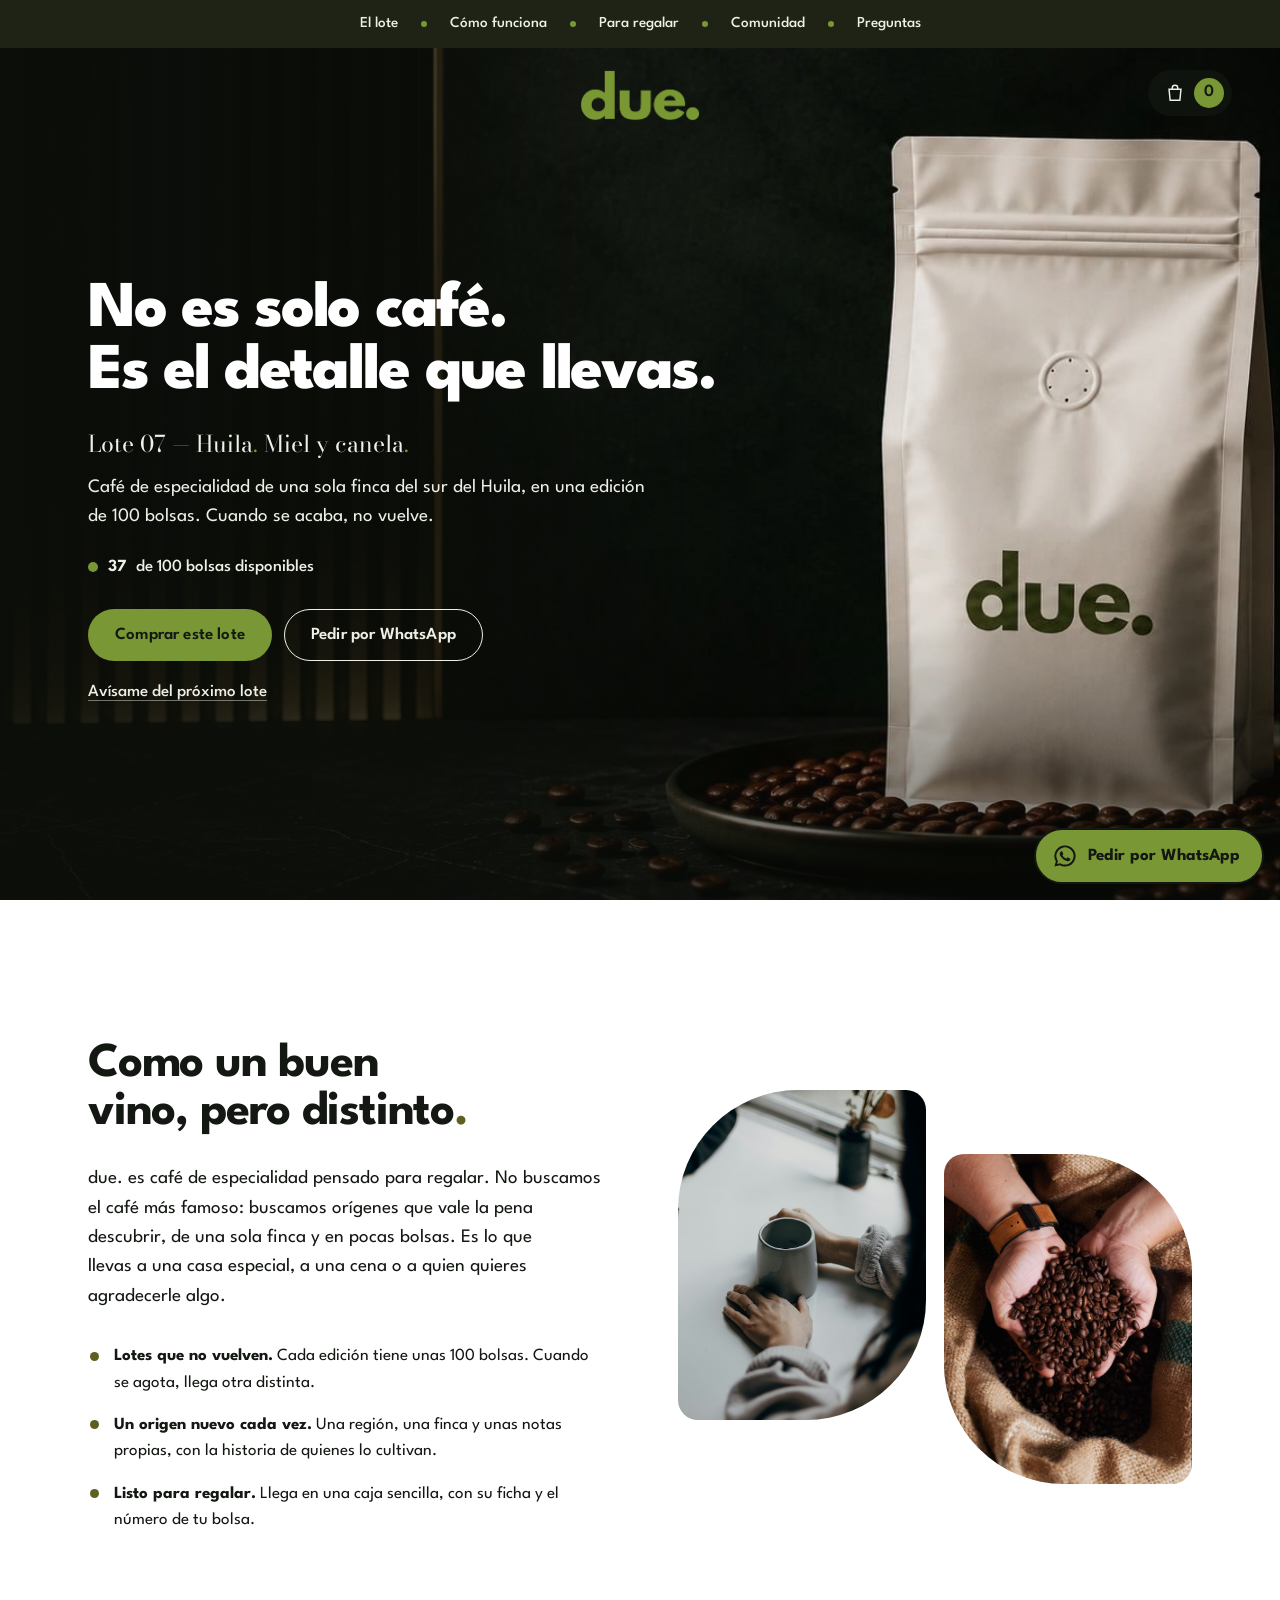
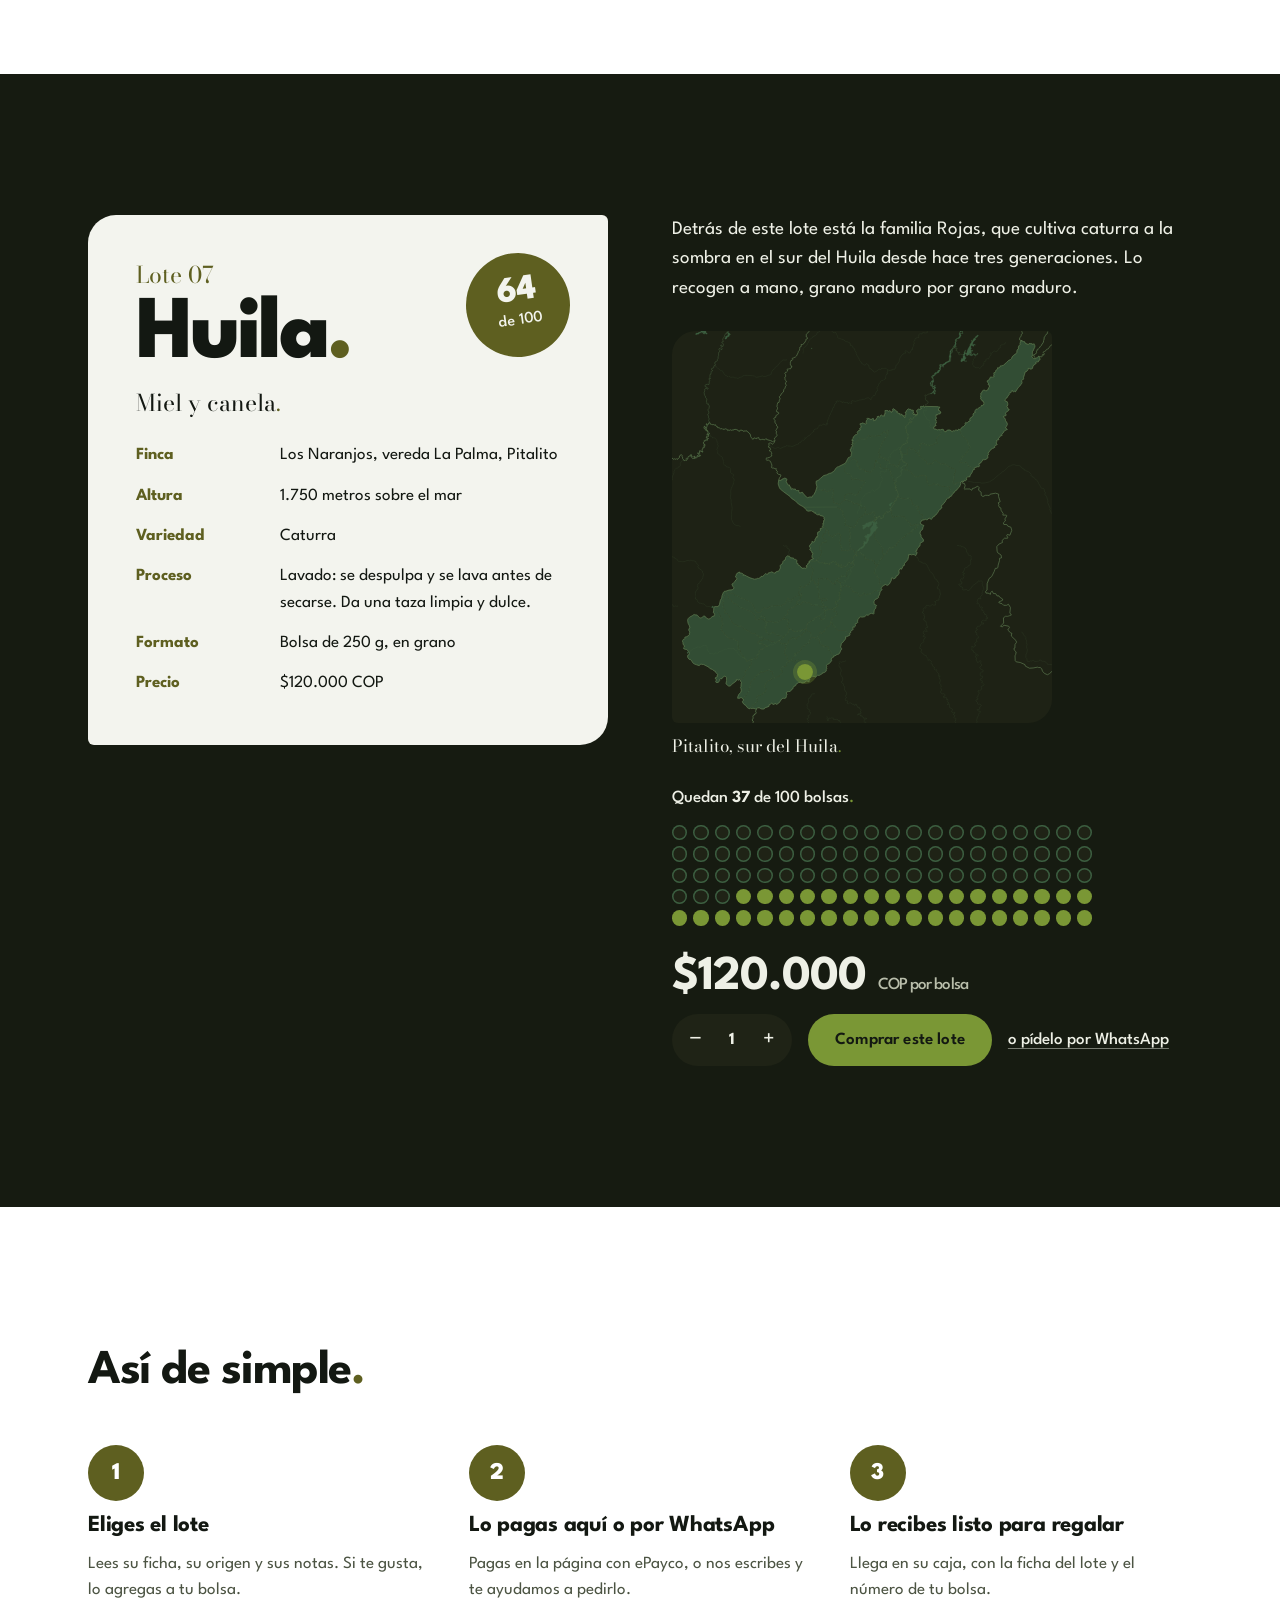
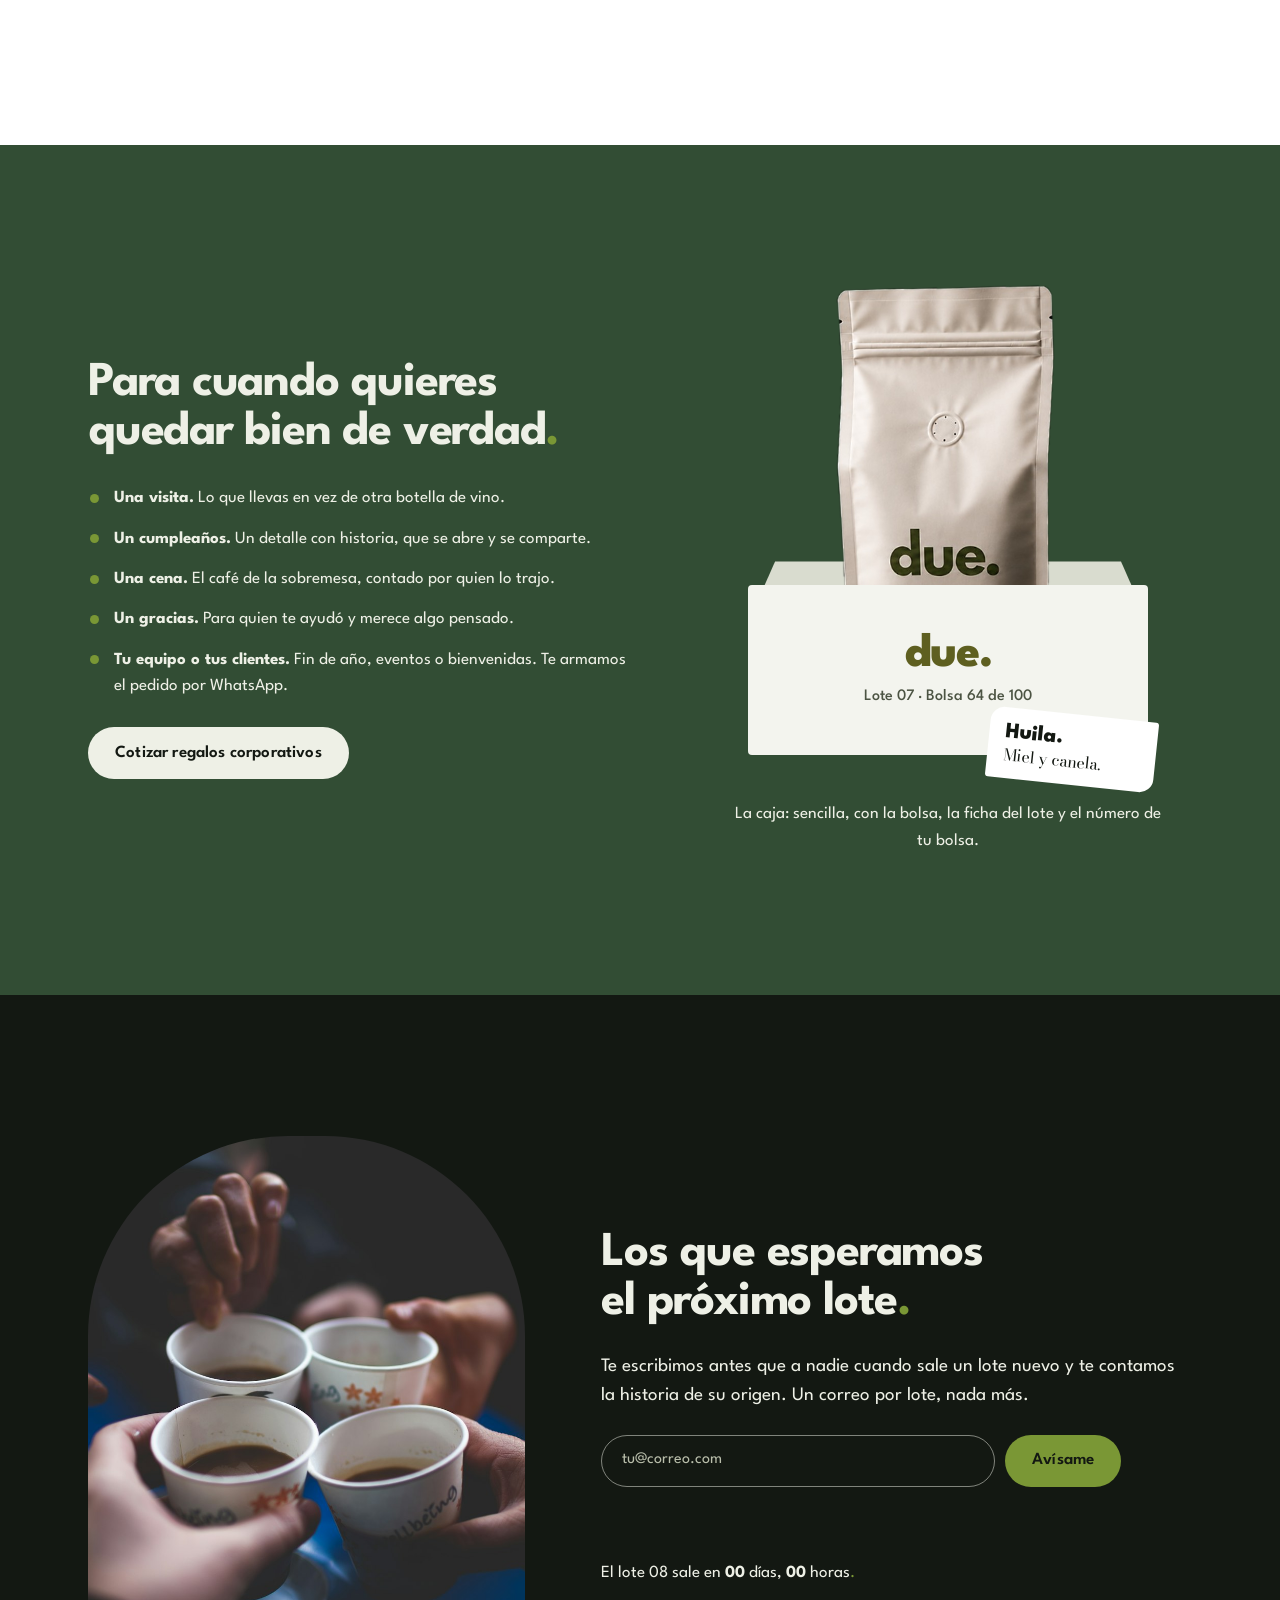
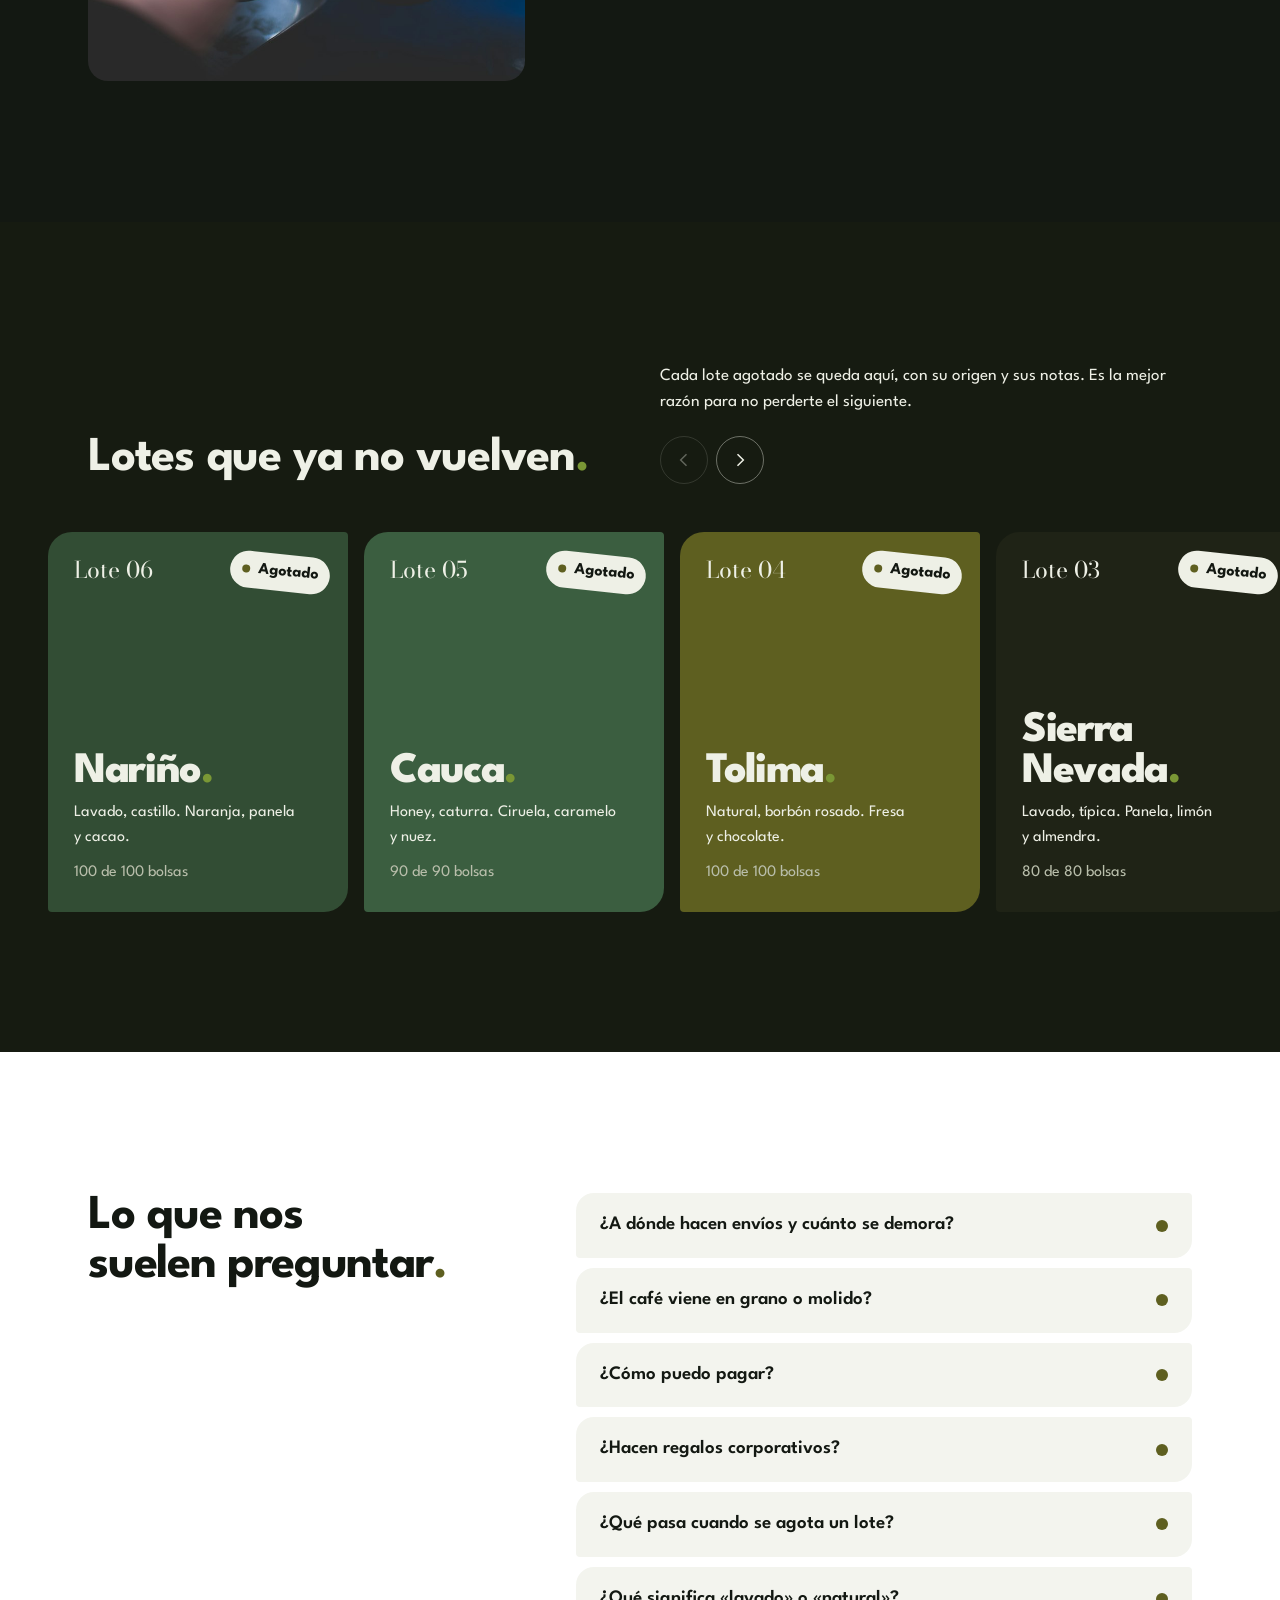
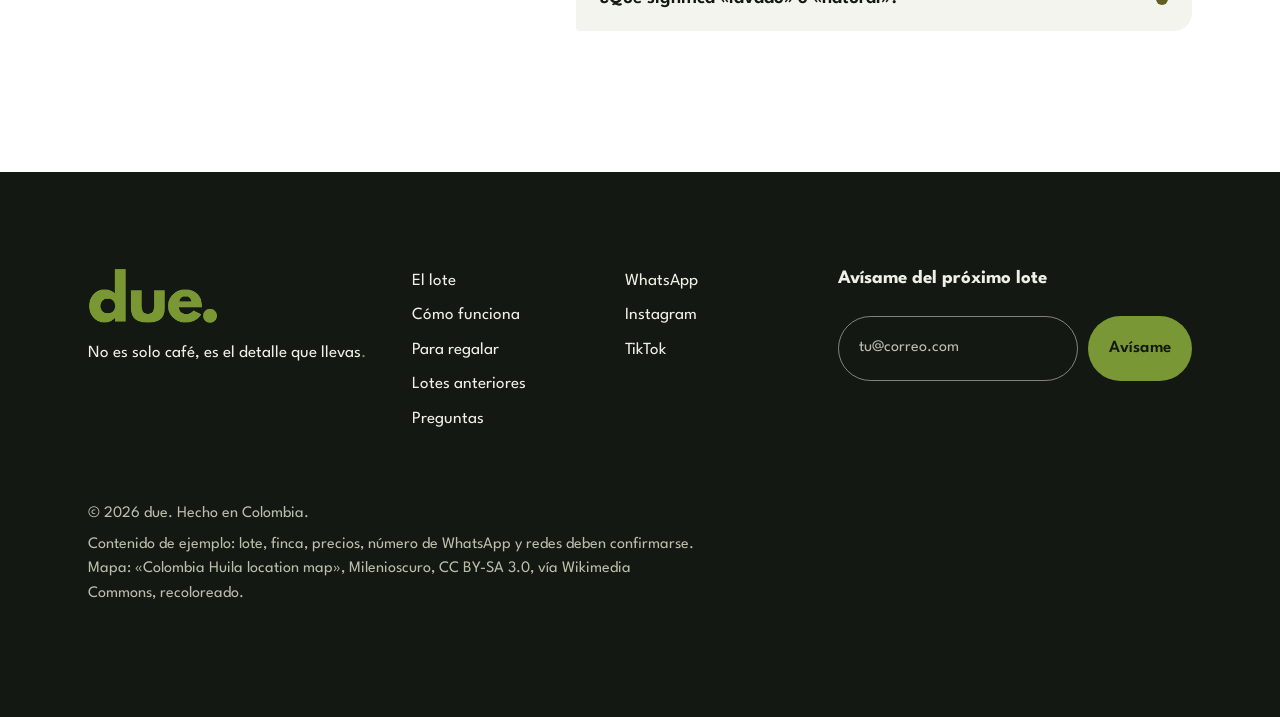
==== commit 24cf648f: "Ajustar la Versión A al brief del 10 de noviembre Del club secreto a una comunidad cálida: «No es so" ====
--- a/index.html
+++ b/index.html
@@ -1,225 +1,286 @@
-<!DOCTYPE html>
-<html lang="es">
+<!doctype html>
+<html lang="es-CO">
 <head>
-  <meta charset="UTF-8">
-  <meta name="viewport" content="width=device-width, initial-scale=1">
-  <title>due. — Todo empieza entre dos</title>
-  <meta name="description" content="due. significa dos. Café de especialidad colombiano en ediciones de 100 piezas numeradas, presentado en estuche con una carta escrita a mano, para comprar o regalar.">
-  <meta name="theme-color" content="#0E0E0C">
-  <link rel="icon" href="assets/logo-due-olive.png">
+  <meta charset="utf-8">
+  <meta name="viewport" content="width=device-width, initial-scale=1, viewport-fit=cover">
+  <title>due. — No es solo café, es el detalle que llevas</title>
+  <meta name="description" content="due. es café de especialidad pensado para regalar: lotes de una sola finca, de unas 100 bolsas, que cuando se acaban no vuelven.">
+  <meta name="theme-color" content="#161B11">
+  <link rel="icon" type="image/png" href="assets/logo-due-olive.png">
   <link rel="preconnect" href="https://fonts.googleapis.com">
   <link rel="preconnect" href="https://fonts.gstatic.com" crossorigin>
-  <link href="https://fonts.googleapis.com/css2?family=Bodoni+Moda:ital,opsz,wght@1,6..96,400;1,6..96,500&family=League+Spartan:wght@400;500;700&family=Montserrat:wght@400;500;600&display=swap" rel="stylesheet">
-  <link rel="stylesheet" href="css/due.css">
+  <link href="https://fonts.googleapis.com/css2?family=Bodoni+Moda:opsz,wght@6..96,400;6..96,500&family=League+Spartan:wght@400;500;700;800&display=swap" rel="stylesheet">
+  <link rel="preload" as="image" href="assets/origen/bolsa-mesa.jpg">
+  <link rel="stylesheet" href="css/lote.css">
   <script>document.documentElement.classList.add("js")</script>
 </head>
 <body>
-
-<a class="skip" href="#main">Saltar al contenido</a>
-
-<header class="bar" id="bar">
-  <a href="#inicio" class="bar__mark" aria-label="due., inicio">
-    <img src="assets/logo-due-lima.png" alt="due." width="84" height="36">
+  <a class="skip" href="#principal">Saltar al contenido</a>
+
+  <header class="top" id="top">
+    <nav class="top__bar" aria-label="Principal">
+      <a href="#lote">El lote</a>
+      <a href="#como">Cómo funciona</a>
+      <a href="#regalar">Para regalar</a>
+      <a href="#comunidad">Comunidad</a>
+      <a href="#preguntas">Preguntas</a>
+    </nav>
+    <div class="top__row">
+      <a href="#principal" class="top__logo" aria-label="due., inicio"><img src="assets/logo-due-lima.png" alt="" width="120" height="52"></a>
+      <button class="cart-btn" type="button" data-cart-open aria-label="Abrir tu bolsa, 0 productos">
+        <svg viewBox="0 0 24 24" aria-hidden="true"><path d="M5.5 8h13l-1.2 12H6.7L5.5 8Z"/><path d="M9 8V6.5a3 3 0 0 1 6 0V8"/></svg>
+        <span data-cart-count>0</span>
+      </button>
+    </div>
+  </header>
+
+  <main id="principal">
+
+    <!-- 1. Hero: el lote actual como protagonista -->
+    <section class="hero" aria-labelledby="hero-t">
+      <img class="hero__img" src="assets/origen/bolsa-mesa.jpg" alt="Bolsa de café due. del lote 07 sobre una bandeja con granos tostados" width="1440" height="864" fetchpriority="high">
+      <div class="hero__veil" aria-hidden="true"></div>
+      <div class="wrap hero__inner">
+        <h1 class="hero__t" id="hero-t">No es solo café.<br>Es el detalle que llevas.</h1>
+        <p class="hero__lot">Lote 07 — Huila<span class="dot">.</span> Miel y canela<span class="dot">.</span></p>
+        <p class="hero__p">Café de especialidad de una sola finca del sur del Huila, en una edición de 100 bolsas. Cuando se acaba, no vuelve.</p>
+        <p class="stock"><span class="stock__dot" aria-hidden="true"></span><b data-left>37</b> de 100 bolsas disponibles</p>
+        <div class="hero__actions">
+          <button type="button" class="btn btn--main" data-add>Comprar este lote</button>
+          <a class="btn btn--line" data-wa="Hola, quiero el lote 07 de Huila" href="https://wa.me/573000000000" target="_blank" rel="noopener">Pedir por WhatsApp</a>
+        </div>
+        <a class="hero__notify" href="#comunidad">Avísame del próximo lote</a>
+      </div>
+    </section>
+
+    <!-- 2. Concepto -->
+    <section class="concept" aria-labelledby="concept-t">
+      <div class="wrap concept__inner">
+        <div class="concept__copy">
+          <h2 class="h2 h2--dark" id="concept-t">Como un buen vino, pero distinto<span class="dot">.</span></h2>
+          <p class="lead">due. es café de especialidad pensado para regalar. No buscamos el café más famoso: buscamos orígenes que vale la pena descubrir, de una sola finca y en pocas bolsas. Es lo que llevas a una casa especial, a una cena o a quien quieres agradecerle algo.</p>
+          <ul class="points">
+            <li><b>Lotes que no vuelven.</b> Cada edición tiene unas 100 bolsas. Cuando se agota, llega otra distinta.</li>
+            <li><b>Un origen nuevo cada vez.</b> Una región, una finca y unas notas propias, con la historia de quienes lo cultivan.</li>
+            <li><b>Listo para regalar.</b> Llega en una caja sencilla, con su ficha y el número de tu bolsa.</li>
+          </ul>
+        </div>
+        <div class="concept__arches">
+          <figure class="arch arch--a"><img src="assets/club/conversacion.jpg" alt="Dos personas conversan con sus tazas de café sobre la mesa" loading="lazy" width="1600" height="1067"></figure>
+          <figure class="arch arch--b"><img src="assets/club/manos-granos.jpg" alt="Manos sostienen granos de café tostado" loading="lazy" width="1100" height="1648"></figure>
+        </div>
+      </div>
+    </section>
+
+    <!-- 3. Lote actual: la ficha -->
+    <section class="lot" id="lote" aria-labelledby="lot-t">
+      <div class="wrap lot__inner">
+        <article class="label" aria-labelledby="lot-t">
+          <div class="label__head">
+            <p class="label__n">Lote 07</p>
+            <h2 class="label__t" id="lot-t">Huila<span class="dot">.</span></h2>
+            <p class="label__notes">Miel y canela<span class="dot">.</span></p>
+            <div class="seal" aria-label="Tu bolsa sería la 64 de 100"><b>64</b><span>de 100</span></div>
+          </div>
+          <dl class="label__rows">
+            <div><dt>Finca</dt><dd>Los Naranjos, vereda La Palma, Pitalito</dd></div>
+            <div><dt>Altura</dt><dd>1.750 metros sobre el mar</dd></div>
+            <div><dt>Variedad</dt><dd>Caturra</dd></div>
+            <div><dt>Proceso</dt><dd>Lavado: se despulpa y se lava antes de secarse. Da una taza limpia y dulce.</dd></div>
+            <div><dt>Formato</dt><dd>Bolsa de 250 g, en grano</dd></div>
+            <div><dt>Precio</dt><dd>$120.000 COP</dd></div>
+          </dl>
+
+        </article>
+
+        <div class="lot__side">
+          <p class="lot__story">Detrás de este lote está la familia Rojas, que cultiva caturra a la sombra en el sur del Huila desde hace tres generaciones. Lo recogen a mano, grano maduro por grano maduro.</p>
+          <figure class="map">
+            <img src="assets/origen/mapa-huila.svg" alt="Mapa del departamento del Huila con la ubicación aproximada de Pitalito" width="1415" height="1458" loading="lazy">
+            <span class="map__pin" aria-hidden="true"></span>
+            <figcaption>Pitalito, sur del Huila<span class="dot">.</span></figcaption>
+          </figure>
+          <div class="count" aria-label="Quedan 37 de 100 bolsas">
+            <p class="count__t">Quedan <b data-left>37</b> de 100 bolsas<span class="dot">.</span></p>
+            <div class="count__dots" data-dots aria-hidden="true"></div>
+          </div>
+          <div class="buy">
+            <p class="buy__price">$120.000 <span>COP por bolsa</span></p>
+            <div class="qty" role="group" aria-label="Cantidad">
+              <button type="button" data-qty="-1" aria-label="Quitar una bolsa">−</button>
+              <output data-qty-val aria-live="polite">1</output>
+              <button type="button" data-qty="1" aria-label="Agregar una bolsa">+</button>
+            </div>
+            <button type="button" class="btn btn--main" data-add>Comprar este lote</button>
+            <a class="buy__wa" data-wa="Hola, quiero el lote 07 de Huila" href="https://wa.me/573000000000" target="_blank" rel="noopener">o pídelo por WhatsApp</a>
+          </div>
+        </div>
+      </div>
+    </section>
+
+    <!-- 4. Cómo funciona -->
+    <section class="how" id="como" aria-labelledby="how-t">
+      <div class="wrap">
+        <h2 class="h2 h2--dark" id="how-t">Así de simple<span class="dot">.</span></h2>
+        <ol class="steps">
+          <li><span class="steps__n" aria-hidden="true">1</span><h3>Eliges el lote</h3><p>Lees su ficha, su origen y sus notas. Si te gusta, lo agregas a tu bolsa.</p></li>
+          <li><span class="steps__n" aria-hidden="true">2</span><h3>Lo pagas aquí o por WhatsApp</h3><p>Pagas en la página con ePayco, o nos escribes y te ayudamos a pedirlo.</p></li>
+          <li><span class="steps__n" aria-hidden="true">3</span><h3>Lo recibes listo para regalar</h3><p>Llega en su caja, con la ficha del lote y el número de tu bolsa.</p></li>
+        </ol>
+      </div>
+    </section>
+
+    <!-- 5. Para regalar -->
+    <section class="gift" id="regalar" aria-labelledby="gift-t">
+      <div class="wrap gift__inner">
+        <div class="gift__copy">
+          <h2 class="h2" id="gift-t">Para cuando quieres quedar bien de verdad<span class="dot">.</span></h2>
+          <ul class="occasions">
+            <li><b>Una visita.</b> Lo que llevas en vez de otra botella de vino.</li>
+            <li><b>Un cumpleaños.</b> Un detalle con historia, que se abre y se comparte.</li>
+            <li><b>Una cena.</b> El café de la sobremesa, contado por quien lo trajo.</li>
+            <li><b>Un gracias.</b> Para quien te ayudó y merece algo pensado.</li>
+            <li><b>Tu equipo o tus clientes.</b> Fin de año, eventos o bienvenidas. Te armamos el pedido por WhatsApp.</li>
+          </ul>
+          <a class="btn btn--light" data-wa="Hola, quiero cotizar regalos corporativos de due." href="https://wa.me/573000000000" target="_blank" rel="noopener">Cotizar regalos corporativos</a>
+        </div>
+        <figure class="box" aria-label="La caja de regalo de due.: una caja sencilla con la bolsa adentro y la ficha del lote">
+          <div class="box__scene" aria-hidden="true">
+            <img class="box__bag" src="assets/landing/due-bag.png" alt="" width="650" height="1130" loading="lazy">
+            <span class="box__back"></span>
+            <div class="box__front"><span class="box__logo">due.</span><span class="box__ed">Lote 07 · Bolsa 64 de 100</span></div>
+            <div class="box__card"><b>Huila.</b><span>Miel y canela.</span></div>
+          </div>
+          <figcaption>La caja: sencilla, con la bolsa, la ficha del lote y el número de tu bolsa.</figcaption>
+        </figure>
+      </div>
+    </section>
+
+    <!-- 6. Comunidad -->
+    <section class="community" id="comunidad" aria-labelledby="com-t">
+      <div class="wrap community__inner">
+        <figure class="community__img"><img src="assets/club/brindis.jpg" alt="Varias manos juntan sus vasos de café en un brindis" loading="lazy" width="1600" height="1067"></figure>
+        <div class="community__copy">
+          <h2 class="h2" id="com-t">Los que esperamos el próximo lote<span class="dot">.</span></h2>
+          <p class="lead">Te escribimos antes que a nadie cuando sale un lote nuevo y te contamos la historia de su origen. Un correo por lote, nada más.</p>
+          <form class="join" data-join novalidate>
+            <label class="sr-only" for="mail-1">Tu correo</label>
+            <input id="mail-1" type="email" placeholder="tu@correo.com" autocomplete="email" required>
+            <button class="btn btn--main" type="submit">Avísame</button>
+          </form>
+          <p class="join__msg" role="status" data-join-msg></p>
+          <p class="next">El lote 08 sale en <span class="next__cd" data-countdown="2026-11-28T10:00:00-05:00"><b data-cd="d">00</b> días, <b data-cd="h">00</b> horas</span><span class="dot">.</span></p>
+        </div>
+      </div>
+    </section>
+
+    <!-- 7. Lotes anteriores -->
+    <section class="archive" id="anteriores" aria-labelledby="archive-t">
+      <div class="wrap archive__head">
+        <h2 class="h2" id="archive-t">Lotes que ya no vuelven<span class="dot">.</span></h2>
+        <div class="archive__side">
+          <p>Cada lote agotado se queda aquí, con su origen y sus notas. Es la mejor razón para no perderte el siguiente.</p>
+          <div class="rail-ctrl">
+            <button type="button" class="rail-btn" data-rail="-1" aria-label="Lotes anteriores"><svg viewBox="0 0 24 24" aria-hidden="true"><path d="M15 5l-7 7 7 7"/></svg></button>
+            <button type="button" class="rail-btn" data-rail="1" aria-label="Más lotes"><svg viewBox="0 0 24 24" aria-hidden="true"><path d="M9 5l7 7-7 7"/></svg></button>
+          </div>
+        </div>
+      </div>
+      <div class="rail" data-rail-track tabindex="0" aria-label="Lotes anteriores">
+        <article class="plate plate--g1"><span class="stamp">Agotado</span><p class="plate__n">Lote 06</p><h3>Nariño<span class="dot">.</span></h3><p>Lavado, castillo. Naranja, panela y cacao.</p><p class="plate__meta">100 de 100 bolsas</p></article>
+        <article class="plate plate--g2"><span class="stamp">Agotado</span><p class="plate__n">Lote 05</p><h3>Cauca<span class="dot">.</span></h3><p>Honey, caturra. Ciruela, caramelo y nuez.</p><p class="plate__meta">90 de 90 bolsas</p></article>
+        <article class="plate plate--g3"><span class="stamp">Agotado</span><p class="plate__n">Lote 04</p><h3>Tolima<span class="dot">.</span></h3><p>Natural, borbón rosado. Fresa y chocolate.</p><p class="plate__meta">100 de 100 bolsas</p></article>
+        <article class="plate plate--g4"><span class="stamp">Agotado</span><p class="plate__n">Lote 03</p><h3>Sierra Nevada<span class="dot">.</span></h3><p>Lavado, típica. Panela, limón y almendra.</p><p class="plate__meta">80 de 80 bolsas</p></article>
+        <article class="plate plate--g1"><span class="stamp">Agotado</span><p class="plate__n">Lote 02</p><h3>Santander<span class="dot">.</span></h3><p>Lavado, caturra. Mandarina y miel.</p><p class="plate__meta">100 de 100 bolsas</p></article>
+      </div>
+    </section>
+
+    <!-- 8. Preguntas frecuentes -->
+    <section class="faq" id="preguntas" aria-labelledby="faq-t">
+      <div class="wrap faq__inner">
+        <h2 class="h2 h2--dark" id="faq-t">Lo que nos suelen preguntar<span class="dot">.</span></h2>
+        <div class="faq__list">
+          <details><summary>¿A dónde hacen envíos y cuánto se demora?</summary><p>Estamos definiendo la cobertura, los costos y los tiempos de envío. Mientras tanto, escríbenos por WhatsApp y te contamos si llegamos a tu ciudad.</p></details>
+          <details><summary>¿El café viene en grano o molido?</summary><p>Viene en grano, para que conserve mejor su aroma. Si lo necesitas molido, pregúntanos por WhatsApp antes de pedirlo.</p></details>
+          <details><summary>¿Cómo puedo pagar?</summary><p>En la página pagas con ePayco, que acepta tarjetas y otros medios de pago en Colombia. Si prefieres, pide por WhatsApp y te enviamos las opciones.</p></details>
+          <details><summary>¿Hacen regalos corporativos?</summary><p>Sí. Para fin de año, eventos o bienvenidas de tu equipo. Escríbenos por WhatsApp con la cantidad y la fecha, y te armamos el pedido.</p></details>
+          <details><summary>¿Qué pasa cuando se agota un lote?</summary><p>No vuelve. Pasa a «Lotes que ya no vuelven» y preparamos el siguiente, de otro origen. Si te suscribes, te avisamos antes que a nadie.</p></details>
+          <details><summary>¿Qué significa «lavado» o «natural»?</summary><p>Es cómo se seca el grano después de cosecharlo. Lavado: se le quita la pulpa con agua y la taza es limpia y brillante. Natural: se seca con la fruta y la taza es más dulce y frutal.</p></details>
+        </div>
+      </div>
+    </section>
+  </main>
+
+  <footer class="foot">
+    <div class="wrap foot__inner">
+      <div class="foot__brand">
+        <img src="assets/logo-due-lima.png" alt="due." width="130" height="56" loading="lazy">
+        <p>No es solo café, es el detalle que llevas<span class="dot">.</span></p>
+      </div>
+      <nav class="foot__col" aria-label="Pie de página">
+        <a href="#lote">El lote</a><a href="#como">Cómo funciona</a><a href="#regalar">Para regalar</a><a href="#anteriores">Lotes anteriores</a><a href="#preguntas">Preguntas</a>
+      </nav>
+      <div class="foot__col">
+        <a data-wa="Hola, tengo una pregunta sobre due." href="https://wa.me/573000000000" target="_blank" rel="noopener">WhatsApp</a>
+        <a href="https://instagram.com/" target="_blank" rel="noopener">Instagram</a>
+        <a href="https://tiktok.com/" target="_blank" rel="noopener">TikTok</a>
+      </div>
+      <form class="join join--foot" data-join novalidate>
+        <label for="mail-2">Avísame del próximo lote</label>
+        <div class="join__row">
+          <input id="mail-2" type="email" placeholder="tu@correo.com" autocomplete="email" required>
+          <button class="btn btn--main btn--sm" type="submit">Avísame</button>
+        </div>
+        <p class="join__msg" role="status" data-join-msg></p>
+      </form>
+    </div>
+    <div class="wrap foot__base">
+      <p>© 2026 due. Hecho en Colombia.</p>
+      <p>Contenido de ejemplo: lote, finca, precios, número de WhatsApp y redes deben confirmarse. Mapa: «Colombia Huila location map», Milenioscuro, CC BY-SA 3.0, vía Wikimedia Commons, recoloreado.</p>
+    </div>
+  </footer>
+
+  <!-- WhatsApp siempre visible -->
+  <a class="wa-float" data-wa="Hola, quiero el lote 07 de Huila" href="https://wa.me/573000000000" target="_blank" rel="noopener" aria-label="Pedir por WhatsApp">
+    <svg viewBox="0 0 32 32" aria-hidden="true"><path d="M16 3a13 13 0 0 0-11.2 19.6L3 29l6.6-1.7A13 13 0 1 0 16 3Zm0 23.6a10.6 10.6 0 0 1-5.4-1.5l-.4-.2-3.9 1 1-3.8-.3-.4A10.6 10.6 0 1 1 16 26.6Zm5.8-7.9c-.3-.2-1.9-.9-2.2-1s-.5-.2-.7.2-.8 1-1 1.2-.4.2-.7.1a8.7 8.7 0 0 1-4.3-3.8c-.3-.6.3-.5.9-1.7.1-.2 0-.4 0-.5l-1-2.4c-.3-.6-.5-.5-.7-.5h-.6a1.2 1.2 0 0 0-.9.4 3.6 3.6 0 0 0-1.1 2.7 6.4 6.4 0 0 0 1.3 3.3 14.3 14.3 0 0 0 5.6 4.9c2 .9 2.8.9 3.8.8a3.3 3.3 0 0 0 2.2-1.5 2.7 2.7 0 0 0 .2-1.5c-.1-.1-.3-.2-.6-.3Z"/></svg>
+    <span>Pedir por WhatsApp</span>
   </a>
-  <nav class="bar__links" aria-label="Principal">
-    <a href="#edicion">La edición</a>
-    <a href="#carta">Regalar</a>
-    <a href="#empresas">Empresas</a>
-  </nav>
-  <button class="bar__bag" type="button" id="bagBtn" aria-label="Bolsa de compra, 0 productos">
-    Bolsa <span id="bagCount">0</span>
-  </button>
-</header>
-
-<main id="main">
-
-<!-- Inicio: el objeto al centro, dos caminos a los lados -->
-<section class="hero" id="inicio" aria-labelledby="hero-title">
-  <h1 id="hero-title" class="hero__title">Todo empieza<br>entre dos.</h1>
-  <p class="hero__name">due. — del italiano, dos</p>
-
-  <figure class="hero__object shutter">
-    <img src="assets/landing/due-bag.png" alt="Bolsa de café due., edición número 07" width="650" height="1130" fetchpriority="high">
-  </figure>
-
-  <div class="hero__side hero__side--left">
-    <h2 class="hero__who">Para usted</h2>
-    <p>Lote 07, Ocaso. Huila, lavado, 250 g.</p>
-    <p class="hero__price">$68.000 <span>COP</span></p>
-    <a class="btn" href="#edicion">Comprar la edición</a>
+
+  <!-- La bolsa de compra -->
+  <div class="cart" data-cart hidden>
+    <div class="cart__scrim" data-cart-close></div>
+    <aside class="cart__panel" role="dialog" aria-modal="true" aria-labelledby="cart-t">
+      <div class="cart__head">
+        <h2 id="cart-t">Tu bolsa</h2>
+        <button type="button" class="cart__x" data-cart-close aria-label="Cerrar tu bolsa"><svg viewBox="0 0 24 24" aria-hidden="true"><path d="M6 6l12 12M18 6 6 18"/></svg></button>
+      </div>
+      <div class="cart__empty" data-cart-empty>
+        <p>Tu bolsa está vacía.</p>
+        <button type="button" class="btn btn--main" data-add>Agregar el lote 07</button>
+      </div>
+      <div class="cart__item" data-cart-item hidden>
+        <img src="assets/landing/due-bag.png" alt="" width="650" height="1130">
+        <div>
+          <p class="cart__name">Lote 07 — Huila<span class="dot">.</span></p>
+          <p class="cart__meta">Miel y canela · 250 g en grano</p>
+          <div class="qty qty--sm" role="group" aria-label="Cantidad en tu bolsa">
+            <button type="button" data-cart-qty="-1" aria-label="Quitar una bolsa">−</button>
+            <output data-cart-qty-val>1</output>
+            <button type="button" data-cart-qty="1" aria-label="Agregar una bolsa">+</button>
+          </div>
+        </div>
+        <p class="cart__line" data-cart-line>$120.000</p>
+      </div>
+      <div class="cart__foot" data-cart-foot hidden>
+        <p class="cart__total"><span>Total</span><b data-cart-total>$120.000</b></p>
+        <p class="cart__note">El envío se calcula al pagar.</p>
+        <button type="button" class="btn btn--main btn--block" data-checkout>Pagar con ePayco</button>
+        <a class="btn btn--line btn--block btn--on-light" data-cart-wa href="https://wa.me/573000000000" target="_blank" rel="noopener">Prefiero pedir por WhatsApp</a>
+        <p class="cart__msg" role="status" data-checkout-msg></p>
+      </div>
+    </aside>
   </div>
-  <div class="hero__side hero__side--right">
-    <h2 class="hero__who">Para alguien</h2>
-    <p>En estuche, con su carta escrita a mano.</p>
-    <p class="hero__price">desde $68.000 <span>COP</span></p>
-    <a class="btn" href="#carta">Regalar due.</a>
-  </div>
-</section>
-
-<!-- Qué es: el nombre explica la marca -->
-<section class="intro" aria-labelledby="intro-title">
-  <div class="intro__in">
-    <h2 id="intro-title" class="intro__title rise">due. significa dos.</h2>
-    <p class="intro__statement rise">Un café de especialidad colombiano que nunca se toma a solas. Lo sirven dos: quien regala y quien recibe.</p>
-    <p class="intro__text rise">Sin montañas, sin sacos de fique, sin postales de cosecha. due. se sirve en la gala, en la mesa donde se cierra un acuerdo y en la noche en que alguien dice que sí.</p>
-    <figure class="chip chip--a rise">
-      <img src="assets/archivo/vernon-and-irene-castle2.jpg" alt="Vernon e Irene Castle bailando en traje de gala, hacia 1914" width="1600" height="1463" loading="lazy">
-    </figure>
-    <figure class="chip chip--b rise">
-      <img src="assets/archivo/espresso-cup-and-saucer-2011.jpg" alt="Una taza de café sobre su plato" width="1600" height="1199" loading="lazy">
-    </figure>
-  </div>
-</section>
-
-<!-- La carta: lo que due. produce es una tarjeta escrita a mano -->
-<section class="letter" id="carta" aria-labelledby="letter-title">
-  <img class="letter__photo" src="assets/archivo/italian-cafe-nouvelle-athenes-cafe-nouvelle-athenes.jpg" alt="Dos personas conversando en una mesa del café Nouvelle Athènes de París, pintura de Federico Zandomeneghi" width="1241" height="1600" loading="lazy">
-  <div class="letter__copy">
-    <h2 id="letter-title" class="h2 rise">Su carta, a mano.</h2>
-    <p class="lead rise">Cada estuche lleva una tarjeta escrita con tinta. Usted pone las palabras; nosotros, el pulso. Escríbala aquí y véala tal como llegará.</p>
-    <form class="letter__form rise" id="cardForm" novalidate>
-      <label class="field"><span>Para</span><input id="to" name="to" type="text" maxlength="28" autocomplete="off" placeholder="¿Para quién?"></label>
-      <label class="field"><span>De</span><input id="from" name="from" type="text" maxlength="28" autocomplete="name" placeholder="Su nombre"></label>
-      <label class="field field--wide"><span>Mensaje <em id="msgCount">0/140</em></span><textarea id="msg" name="msg" rows="2" maxlength="140" placeholder="Lo escribiremos tal cual, con tinta."></textarea></label>
-    </form>
-  </div>
-  <ul class="slips" aria-label="Tarjetas de ejemplo">
-    <li class="slip slip--live" aria-live="polite">
-      <strong id="slipTo">Para usted</strong>
-      
-      <p id="slipMsg">Hay momentos que merecen algo que no se repite.</p>
-      <p class="slip__from" id="slipFrom">De quien lo sabe</p>
-    </li>
-    <li class="slip"><strong>Para Lucía</strong><p>¿Nos tomamos esta, y todas las que vienen?</p><p class="slip__from">De Andrés</p></li>
-    <li class="slip"><strong>Para Arango &amp; Cía.</strong><p>Por diez años de confianza. La próxima reunión, con este café.</p><p class="slip__from">De Marta Ruiz</p></li>
-    <li class="slip"><strong>Para mamá</strong><p>Para la taza de las seis, como siempre.</p><p class="slip__from">De Sofía</p></li>
-    <li class="slip"><strong>Para Daniel</strong><p>Gracias por la primera cita. Esta va por la segunda.</p><p class="slip__from">De Camila</p></li>
-    <li class="slip"><strong>Para don Hernán</strong><p>Bienvenido a la junta. El café corre por mi cuenta.</p><p class="slip__from">De Felipe</p></li>
-  </ul>
-</section>
-
-<!-- Conexiones: cada momento con su estuche y su precio -->
-<section class="moments" aria-labelledby="moments-title">
-  <figure class="moments__preview" aria-hidden="true">
-    <img id="momentImg" src="assets/archivo/paris-tour-eiffel-wedding-proposal.jpg" alt="" width="1000" height="1250" loading="lazy">
-  </figure>
-  <div class="moments__body">
-  <h2 id="moments-title" class="h2 moments__title">Para cada conexión.</h2>
-  <table class="moments__table" aria-labelledby="moments-title">
-    <thead class="sr-only"><tr><th scope="col">Momento</th><th scope="col">Para quién</th><th scope="col">Estuche</th><th scope="col">Precio</th></tr></thead>
-    <tbody>
-      <tr data-img="assets/archivo/paris-tour-eiffel-wedding-proposal.jpg" tabindex="0"><th scope="row">La propuesta</th><td>Antes del anillo</td><td>Dúo</td><td>$139.000</td></tr>
-      <tr data-img="assets/archivo/two-men-shaking-hands.jpg" tabindex="0"><th scope="row">El acuerdo</th><td>Clientes y aliados</td><td>Esencial ×10</td><td>$680.000</td></tr>
-      <tr data-img="assets/archivo/vernon-and-irene-castle2.jpg" tabindex="0"><th scope="row">La conquista</th><td>La cita que importa</td><td>Esencial</td><td>$68.000</td></tr>
-      <tr data-img="assets/archivo/italian-cafe-nouvelle-athenes-cafe-nouvelle-athenes.jpg" tabindex="0"><th scope="row">El vínculo</th><td>Quien lo tiene todo</td><td>Trilogía</td><td>$198.000</td></tr>
-      <tr data-img="assets/archivo/espresso-cup-and-saucer-2011.jpg" tabindex="0"><th scope="row">La gratitud</th><td>Quien estuvo ahí</td><td>Esencial</td><td>$68.000</td></tr>
-      <tr data-img="assets/archivo/vernon-and-irene-castle2.jpg" tabindex="0"><th scope="row">La bienvenida</th><td>Una casa nueva</td><td>Dúo</td><td>$139.000</td></tr>
-    </tbody>
-  </table>
-  </div>
-</section>
-
-<!-- El estuche: lo que se abre -->
-<section class="case" aria-labelledby="case-title">
-  <dl class="case__list">
-    <div class="case__row case__row--head"><dt id="case-title">En el estuche</dt><dd>Rígido, verde bosque, con cinta y sello. Nadie lo abre antes que quien lo recibe.</dd></div>
-    <div class="case__row rise"><dt>La pieza numerada</dt><dd>Bolsa de 250 g con su número de edición, tostada la semana del envío.</dd></div>
-    <div class="case__row rise"><dt>La carta a mano</dt><dd>Su mensaje, escrito con tinta en papel de algodón.</dd></div>
-    <div class="case__row rise"><dt>La ficha de cata</dt><dd>Origen, notas y cómo prepararlo, firmada por quien eligió el lote.</dd></div>
-    <div class="case__row rise"><dt>El sello</dt><dd>Lacre ámbar con la marca de due. Se rompe una sola vez.</dd></div>
-    <div class="case__row rise"><dt>La entrega</dt><dd>El día que usted elija, en cualquier ciudad de Colombia, asegurada.</dd></div>
-  </dl>
-</section>
-
-<!-- La edición: muchas muestras, un lote, cien piezas -->
-<section class="edition" id="edicion" aria-labelledby="ed-title">
-  <div class="edition__head">
-    <h2 id="ed-title" class="h2 rise">Cien piezas,<br>una cosecha.</h2>
-    <p class="lead rise">Catamos decenas de muestras para elegir un solo lote. De ese lote salen cien bolsas numeradas a mano. Cuando se entrega la última, la edición se cierra.</p>
-    <figure class="edition__clip rise">
-      <video src="assets/archivo/extraccion.webm" poster="assets/archivo/extraccion-poster.jpg" muted loop playsinline autoplay preload="metadata" aria-label="Extracción de un espresso vista desde abajo del portafiltro" width="960" height="540"></video>
-    </figure>
-  </div>
-  <div class="edition__diagram rise"><svg class="edition__svg" viewBox="0 0 900 210" role="img" aria-label="Muchas muestras dispersas se reúnen en una franja y salen ordenadas en cien piezas; la 064 resaltada"><rect class="sq sq--p2" x="91" y="34" width="12" height="12"/><rect class="sq sq--p1" x="178" y="19" width="12" height="12"/><rect class="sq sq--p2" x="147" y="74" width="12" height="12"/><rect class="sq sq--p1" x="21" y="100" width="12" height="12"/><rect class="sq sq--p2" x="16" y="87" width="12" height="12"/><rect class="sq sq--p1" x="24" y="23" width="12" height="12"/><rect class="sq sq--p2" x="118" y="160" width="12" height="12"/><rect class="sq sq--p1" x="39" y="48" width="12" height="12"/><rect class="sq sq--p2" x="172" y="182" width="12" height="12"/><rect class="sq sq--p1" x="158" y="80" width="12" height="12"/><rect class="sq sq--p2" x="264" y="15" width="12" height="12"/><rect class="sq sq--p1" x="233" y="60" width="12" height="12"/><rect class="sq sq--p2" x="44" y="28" width="12" height="12"/><rect class="sq sq--p1" x="87" y="158" width="12" height="12"/><rect class="sq sq--p2" x="54" y="114" width="12" height="12"/><rect class="sq sq--p1" x="175" y="75" width="12" height="12"/><rect class="sq sq--p2" x="151" y="18" width="12" height="12"/><rect class="sq sq--p1" x="22" y="44" width="12" height="12"/><rect class="sq sq--p2" x="186" y="86" width="12" height="12"/><rect class="sq sq--p1" x="89" y="115" width="12" height="12"/><rect class="sq sq--p2" x="126" y="62" width="12" height="12"/><rect class="sq sq--p1" x="216" y="136" width="12" height="12"/><rect class="sq sq--p2" x="70" y="113" width="12" height="12"/><rect class="sq sq--p1" x="145" y="169" width="12" height="12"/><rect class="sq sq--p2" x="199" y="60" width="12" height="12"/><rect class="sq sq--p1" x="265" y="28" width="12" height="12"/><rect class="sq sq--p2" x="116" y="147" width="12" height="12"/><rect class="sq sq--p1" x="46" y="97" width="12" height="12"/><rect class="sq sq--p2" x="16" y="130" width="12" height="12"/><rect class="sq sq--p1" x="208" y="113" width="12" height="12"/><rect class="sq sq--p2" x="237" y="64" width="12" height="12"/><rect class="sq sq--p1" x="190" y="117" width="12" height="12"/><rect class="sq sq--p2" x="159" y="91" width="12" height="12"/><rect class="sq sq--p1" x="228" y="182" width="12" height="12"/><rect class="sq sq--p2" x="131" y="130" width="12" height="12"/><rect class="sq sq--p1" x="22" y="136" width="12" height="12"/><rect class="sq sq--p2" x="177" y="191" width="12" height="12"/><rect class="sq sq--p1" x="223" y="59" width="12" height="12"/><rect class="sq sq--p2" x="108" y="130" width="12" height="12"/><rect class="sq sq--p1" x="12" y="92" width="12" height="12"/><rect class="sq sq--p2" x="50" y="28" width="12" height="12"/><rect class="sq sq--p1" x="22" y="149" width="12" height="12"/><rect class="sq sq--p2" x="40" y="52" width="12" height="12"/><rect class="sq sq--p1" x="109" y="168" width="12" height="12"/><rect class="sq sq--p2" x="27" y="90" width="12" height="12"/><rect class="sq sq--p1" x="151" y="170" width="12" height="12"/><rect class="sq sq--p2" x="222" y="167" width="12" height="12"/><rect class="sq sq--p1" x="80" y="83" width="12" height="12"/><rect class="sq sq--p2" x="101" y="170" width="12" height="12"/><rect class="sq sq--p1" x="259" y="34" width="12" height="12"/><rect class="sq sq--p2" x="53" y="49" width="12" height="12"/><rect class="sq sq--p1" x="68" y="96" width="12" height="12"/><rect class="sq sq--p2" x="162" y="55" width="12" height="12"/><rect class="sq sq--p1" x="7" y="84" width="12" height="12"/><rect class="sq sq--p2" x="103" y="111" width="12" height="12"/><rect class="sq sq--p1" x="258" y="134" width="12" height="12"/><rect class="sq sq--p2" x="142" y="121" width="12" height="12"/><rect class="sq sq--p1" x="185" y="16" width="12" height="12"/><rect class="sq sq--p2" x="243" y="151" width="12" height="12"/><rect class="sq sq--p1" x="237" y="154" width="12" height="12"/><rect class="sq sq--p2" x="110" y="80" width="12" height="12"/><rect class="sq sq--p1" x="33" y="124" width="12" height="12"/><rect class="sq sq--p2" x="22" y="19" width="12" height="12"/><rect class="sq sq--p1" x="61" y="36" width="12" height="12"/><rect class="sq sq--p1" x="310" y="83" width="12" height="12"/><rect class="sq sq--p1" x="310" y="99" width="12" height="12"/><rect class="sq sq--p1" x="310" y="115" width="12" height="12"/><rect class="sq sq--p1" x="327" y="83" width="12" height="12"/><rect class="sq sq--p1" x="327" y="99" width="12" height="12"/><rect class="sq sq--p1" x="327" y="115" width="12" height="12"/><rect class="sq sq--p1" x="344" y="83" width="12" height="12"/><rect class="sq sq--p1" x="344" y="99" width="12" height="12"/><rect class="sq sq--p1" x="344" y="115" width="12" height="12"/><rect class="sq sq--p1" x="361" y="83" width="12" height="12"/><rect class="sq sq--p1" x="361" y="99" width="12" height="12"/><rect class="sq sq--p1" x="361" y="115" width="12" height="12"/><rect class="sq sq--p1" x="378" y="83" width="12" height="12"/><rect class="sq sq--p1" x="378" y="99" width="12" height="12"/><rect class="sq sq--p1" x="378" y="115" width="12" height="12"/><rect class="sq sq--p1" x="395" y="83" width="12" height="12"/><rect class="sq sq--p1" x="395" y="99" width="12" height="12"/><rect class="sq sq--p1" x="395" y="115" width="12" height="12"/><rect class="sq sq--p1" x="412" y="83" width="12" height="12"/><rect class="sq sq--p1" x="412" y="99" width="12" height="12"/><rect class="sq sq--p1" x="412" y="115" width="12" height="12"/><rect class="sq sq--p1" x="429" y="83" width="12" height="12"/><rect class="sq sq--p1" x="429" y="99" width="12" height="12"/><rect class="sq sq--p1" x="429" y="115" width="12" height="12"/><rect class="sq sq--p1" x="446" y="83" width="12" height="12"/><rect class="sq sq--p1" x="446" y="99" width="12" height="12"/><rect class="sq sq--p1" x="446" y="115" width="12" height="12"/><rect class="sq sq--p1" x="463" y="83" width="12" height="12"/><rect class="sq sq--p1" x="463" y="99" width="12" height="12"/><rect class="sq sq--p1" x="463" y="115" width="12" height="12"/><rect class="sq sq--p1" x="480" y="83" width="12" height="12"/><rect class="sq sq--p1" x="480" y="99" width="12" height="12"/><rect class="sq sq--p1" x="480" y="115" width="12" height="12"/><rect class="sq sq--p1" x="497" y="83" width="12" height="12"/><rect class="sq sq--p1" x="497" y="99" width="12" height="12"/><rect class="sq sq--p1" x="497" y="115" width="12" height="12"/><rect class="sq sq--p1" x="514" y="83" width="12" height="12"/><rect class="sq sq--p1" x="514" y="99" width="12" height="12"/><rect class="sq sq--p1" x="514" y="115" width="12" height="12"/><rect class="sq sq--p1" x="531" y="83" width="12" height="12"/><rect class="sq sq--p1" x="531" y="99" width="12" height="12"/><rect class="sq sq--p1" x="531" y="115" width="12" height="12"/><rect class="sq sq--p1" x="548" y="83" width="12" height="12"/><rect class="sq sq--p1" x="548" y="99" width="12" height="12"/><rect class="sq sq--p1" x="548" y="115" width="12" height="12"/><rect class="sq sq--a" x="640" y="8" width="12" height="12"/><rect class="sq sq--a" x="660" y="8" width="12" height="12"/><rect class="sq sq--a" x="680" y="8" width="12" height="12"/><rect class="sq sq--a" x="700" y="8" width="12" height="12"/><rect class="sq sq--a" x="720" y="8" width="12" height="12"/><rect class="sq sq--a" x="740" y="8" width="12" height="12"/><rect class="sq sq--a" x="760" y="8" width="12" height="12"/><rect class="sq sq--a" x="780" y="8" width="12" height="12"/><rect class="sq sq--a" x="800" y="8" width="12" height="12"/><rect class="sq sq--a" x="820" y="8" width="12" height="12"/><rect class="sq sq--a" x="640" y="28" width="12" height="12"/><rect class="sq sq--a" x="660" y="28" width="12" height="12"/><rect class="sq sq--a" x="680" y="28" width="12" height="12"/><rect class="sq sq--a" x="700" y="28" width="12" height="12"/><rect class="sq sq--a" x="720" y="28" width="12" height="12"/><rect class="sq sq--a" x="740" y="28" width="12" height="12"/><rect class="sq sq--a" x="760" y="28" width="12" height="12"/><rect class="sq sq--a" x="780" y="28" width="12" height="12"/><rect class="sq sq--a" x="800" y="28" width="12" height="12"/><rect class="sq sq--a" x="820" y="28" width="12" height="12"/><rect class="sq sq--a" x="640" y="48" width="12" height="12"/><rect class="sq sq--a" x="660" y="48" width="12" height="12"/><rect class="sq sq--a" x="680" y="48" width="12" height="12"/><rect class="sq sq--a" x="700" y="48" width="12" height="12"/><rect class="sq sq--a" x="720" y="48" width="12" height="12"/><rect class="sq sq--a" x="740" y="48" width="12" height="12"/><rect class="sq sq--a" x="760" y="48" width="12" height="12"/><rect class="sq sq--a" x="780" y="48" width="12" height="12"/><rect class="sq sq--a" x="800" y="48" width="12" height="12"/><rect class="sq sq--a" x="820" y="48" width="12" height="12"/><rect class="sq sq--a" x="640" y="68" width="12" height="12"/><rect class="sq sq--a" x="660" y="68" width="12" height="12"/><rect class="sq sq--a" x="680" y="68" width="12" height="12"/><rect class="sq sq--a" x="700" y="68" width="12" height="12"/><rect class="sq sq--a" x="720" y="68" width="12" height="12"/><rect class="sq sq--a" x="740" y="68" width="12" height="12"/><rect class="sq sq--a" x="760" y="68" width="12" height="12"/><rect class="sq sq--a" x="780" y="68" width="12" height="12"/><rect class="sq sq--a" x="800" y="68" width="12" height="12"/><rect class="sq sq--a" x="820" y="68" width="12" height="12"/><rect class="sq sq--a" x="640" y="88" width="12" height="12"/><rect class="sq sq--a" x="660" y="88" width="12" height="12"/><rect class="sq sq--a" x="680" y="88" width="12" height="12"/><rect class="sq sq--a" x="700" y="88" width="12" height="12"/><rect class="sq sq--a" x="720" y="88" width="12" height="12"/><rect class="sq sq--a" x="740" y="88" width="12" height="12"/><rect class="sq sq--a" x="760" y="88" width="12" height="12"/><rect class="sq sq--a" x="780" y="88" width="12" height="12"/><rect class="sq sq--a" x="800" y="88" width="12" height="12"/><rect class="sq sq--a" x="820" y="88" width="12" height="12"/><rect class="sq sq--a" x="640" y="108" width="12" height="12"/><rect class="sq sq--a" x="660" y="108" width="12" height="12"/><rect class="sq sq--a" x="680" y="108" width="12" height="12"/><rect class="sq sq--a" x="700" y="108" width="12" height="12"/><rect class="sq sq--a" x="720" y="108" width="12" height="12"/><rect class="sq sq--a" x="740" y="108" width="12" height="12"/><rect class="sq sq--a" x="760" y="108" width="12" height="12"/><rect class="sq sq--a" x="780" y="108" width="12" height="12"/><rect class="sq sq--a" x="800" y="108" width="12" height="12"/><rect class="sq sq--a" x="820" y="108" width="12" height="12"/><rect class="sq sq--a" x="640" y="128" width="12" height="12"/><rect class="sq sq--a" x="660" y="128" width="12" height="12"/><rect class="sq sq--a" x="680" y="128" width="12" height="12"/><rect class="sq sq--hit" x="700" y="128" width="12" height="12"/><rect class="sq sq--a" x="720" y="128" width="12" height="12"/><rect class="sq sq--a" x="740" y="128" width="12" height="12"/><rect class="sq sq--a" x="760" y="128" width="12" height="12"/><rect class="sq sq--a" x="780" y="128" width="12" height="12"/><rect class="sq sq--a" x="800" y="128" width="12" height="12"/><rect class="sq sq--a" x="820" y="128" width="12" height="12"/><rect class="sq sq--a" x="640" y="148" width="12" height="12"/><rect class="sq sq--a" x="660" y="148" width="12" height="12"/><rect class="sq sq--a" x="680" y="148" width="12" height="12"/><rect class="sq sq--a" x="700" y="148" width="12" height="12"/><rect class="sq sq--a" x="720" y="148" width="12" height="12"/><rect class="sq sq--a" x="740" y="148" width="12" height="12"/><rect class="sq sq--a" x="760" y="148" width="12" height="12"/><rect class="sq sq--a" x="780" y="148" width="12" height="12"/><rect class="sq sq--a" x="800" y="148" width="12" height="12"/><rect class="sq sq--a" x="820" y="148" width="12" height="12"/><rect class="sq sq--a" x="640" y="168" width="12" height="12"/><rect class="sq sq--a" x="660" y="168" width="12" height="12"/><rect class="sq sq--a" x="680" y="168" width="12" height="12"/><rect class="sq sq--a" x="700" y="168" width="12" height="12"/><rect class="sq sq--a" x="720" y="168" width="12" height="12"/><rect class="sq sq--a" x="740" y="168" width="12" height="12"/><rect class="sq sq--a" x="760" y="168" width="12" height="12"/><rect class="sq sq--a" x="780" y="168" width="12" height="12"/><rect class="sq sq--a" x="800" y="168" width="12" height="12"/><rect class="sq sq--a" x="820" y="168" width="12" height="12"/><rect class="sq sq--a" x="640" y="188" width="12" height="12"/><rect class="sq sq--a" x="660" y="188" width="12" height="12"/><rect class="sq sq--a" x="680" y="188" width="12" height="12"/><rect class="sq sq--a" x="700" y="188" width="12" height="12"/><rect class="sq sq--a" x="720" y="188" width="12" height="12"/><rect class="sq sq--a" x="740" y="188" width="12" height="12"/><rect class="sq sq--a" x="760" y="188" width="12" height="12"/><rect class="sq sq--a" x="780" y="188" width="12" height="12"/><rect class="sq sq--a" x="800" y="188" width="12" height="12"/><rect class="sq sq--a" x="820" y="188" width="12" height="12"/></svg></div>
-  <ol class="edition__steps">
-    <li class="rise"><strong>Catamos</strong><p>Decenas de muestras de productores colombianos, a ciegas.</p></li>
-    <li class="rise"><strong>Elegimos</strong><p>Un solo lote. Esta vez, un caturra lavado de Pitalito, Huila.</p></li>
-    <li class="rise"><strong>Numeramos</strong><p>Cien piezas. La 064 sigue disponible; la 101 no existe.</p></li>
-  </ol>
-</section>
-
-
-<!-- Empresas -->
-<section class="contact" id="empresas" aria-label="Regalos corporativos">
-  <p class="contact__row">Regalos corporativos</p>
-  <p class="contact__row"><a href="mailto:empresas@duecafe.co?subject=Regalos%20corporativos%20due.">empresas@duecafe.co</a></p>
-  <p class="contact__row">Bogotá, Medellín y Cali</p>
-  <p class="contact__row">Desde 10 estuches</p>
-  <p class="contact__row">Lunes a viernes, 9 a 18 h</p>
-  <p class="contact__row contact__row--go">Hablemos
-    <a class="round" href="mailto:empresas@duecafe.co?subject=Regalos%20corporativos%20due." aria-label="Escribir a empresas@duecafe.co">
-      <svg viewBox="0 0 24 24" aria-hidden="true"><path d="M5 12h14M13 6l6 6-6 6"/></svg>
-    </a>
-  </p>
-</section>
-
-<!-- Cierre: el objeto vuelve -->
-<section class="close" aria-labelledby="close-title">
-  <figure class="close__object" aria-hidden="true">
-    <img src="assets/landing/due-bag.png" alt="" width="650" height="1130" loading="lazy">
-  </figure>
-  <form class="close__copy" id="buyForm" novalidate>
-    <h2 id="close-title" class="close__title rise">Dos tazas.<br>Una edición.</h2>
-    <p class="rise">Elija el estuche. La carta que escribió arriba viaja con él.</p>
-    <p class="close__price rise"><span id="boxPrice">$68.000</span> COP, envío incluido</p>
-    <fieldset class="boxes rise">
-      <legend class="sr-only">Estuche</legend>
-      <label class="box"><input type="radio" name="box" value="Esencial" data-price="68000" checked><span><b>Esencial</b> una pieza</span><em>$68.000</em></label>
-      <label class="box"><input type="radio" name="box" value="Dúo" data-price="139000"><span><b>Dúo</b> dos ediciones</span><em>$139.000</em></label>
-      <label class="box"><input type="radio" name="box" value="Trilogía" data-price="198000"><span><b>Trilogía</b> tres ediciones y taza</span><em>$198.000</em></label>
-    </fieldset>
-    <div class="close__actions rise">
-      <button class="btn" type="submit" value="gift">Regalar due.</button>
-      <button class="btn btn--quiet" type="submit" value="self">Comprar para mí</button>
-    </div>
-    <p class="close__msg" id="buyMsg" role="status"></p>
-  </form>
-</section>
-
-</main>
-
-<footer class="foot">
-  <div class="foot__mark" aria-hidden="true">
-    <span class="blk blk--1">d</span><span class="blk blk--2">u</span><span class="blk blk--3">e</span><span class="blk blk--4">.</span>
-  </div>
-  <div class="foot__grid">
-    <nav class="foot__col" aria-label="Pie de página">
-      <a href="#edicion">La edición</a>
-      <a href="#carta">Regalar</a>
-      <a href="#empresas">Empresas</a>
-    </nav>
-    <div class="foot__col">
-      <p>hola@duecafe.co</p>
-      <p>Envíos a toda Colombia</p>
-    </div>
-    <form class="foot__notify" id="avisoForm" novalidate>
-      <label for="email">Avísenme del próximo lote</label>
-      <div class="foot__field">
-        <input id="email" name="email" type="email" placeholder="correo@ejemplo.com" autocomplete="email" required>
-        <button class="btn btn--small" type="submit">Avisarme</button>
-      </div>
-      <p class="foot__msg" id="avisoMsg" role="status"></p>
-    </form>
-  </div>
-  <p class="foot__credits">Fotografías de archivo, con tono modificado: «Vernon and Irene Castle», Frances Benjamin Johnston, dominio público; «Cafè Nouvelle Athènes», Federico Zandomeneghi, dominio público; «Two men shaking hands», sin restricciones conocidas; «Paris - Tour Eiffel - Wedding Proposal», Rafa Esteve, CC BY-SA 4.0; «Espresso cup and saucer, 2011», studio tdes, CC BY 2.0. Video: «Macro Espresso Process», Scott Schiller, CC BY 2.0, recortado. Todo vía Wikimedia Commons. Precios, lotes, tarjetas, datos de contacto, ciudades, horarios y condiciones de envío son de ejemplo y deben confirmarse.</p>
-  <div class="foot__base">
-    <p>© 2026 due. Hecho en Colombia.</p>
-    <a class="btn btn--small" href="#inicio">Volver arriba</a>
-  </div>
-</footer>
-
-<div class="toast" id="toast" role="status" aria-live="polite"></div>
-
-<script src="js/due.js"></script>
+
+  <script src="js/lote.js"></script>
 </body>
 </html>
--- a/css/lote.css
+++ b/css/lote.css
@@ -0,0 +1,344 @@
+/* due. — Versión A ajustada al brief del 10 de noviembre:
+   café pensado para regalar, comunidad cálida, verdes naturales sobre casi negro y blanco como respiro.
+   El punto del logo es el sello: viñetas, contador de bolsas y cierre de titulares. */
+
+:root {
+  --ink-0:  #131812;
+  --ink-1:  #161B11;
+  --ink-2:  #1F2316;
+  --white:  #FFFFFF;
+  --mist:   #F3F4EE;
+  --forest: #324D34;
+  --leaf:   #3B5E40;
+  --olive:  #5E5F20;
+  --moss:   #7A9735;
+  --moss-2: #8DAA44;
+  --bone:   #EEF0E6;
+  --muted-dark:  #B9BEAB;
+  --muted-light: #4C5443;
+
+  --sans: "League Spartan", "Montserrat", system-ui, -apple-system, "Segoe UI", sans-serif;
+  --serif: "Bodoni Moda", "Didot", "Bodoni 72", Georgia, serif;
+
+  --s1: clamp(2.75rem, 5.1vw, 4.75rem);
+  --s2: clamp(2rem, 3.8vw, 3.4rem);
+  --s3: clamp(1.25rem, 1.8vw, 1.6rem);
+  --s4: 1.1875rem;
+  --s5: 1.0625rem;
+
+  --wrap: 1200px;
+  --gut: clamp(16px, 4vw, 48px);
+  --gap-section: clamp(96px, 11vw, 160px);
+  --ease-out: cubic-bezier(0.22, 1, 0.36, 1);
+  --ease-in-out: cubic-bezier(0.76, 0, 0.24, 1);
+  --t-press: 140ms;
+  --t-hover: 180ms;
+}
+
+*, *::before, *::after { box-sizing: border-box; }
+html { scroll-behavior: smooth; -webkit-text-size-adjust: 100%; scrollbar-color: var(--moss) var(--ink-1); }
+body { margin: 0; background: var(--ink-1); color: var(--bone); font: 400 var(--s5)/1.55 var(--sans); -webkit-font-smoothing: antialiased; overflow-x: clip; caret-color: var(--moss); }
+img { display: block; max-width: 100%; height: auto; }
+figure, h1, h2, h3, p, dl, dd, ul, ol { margin: 0; }
+ul, ol { padding: 0; list-style: none; }
+a { color: inherit; text-decoration: none; text-underline-offset: 0.22em; }
+button, input, output { font: inherit; color: inherit; }
+button { cursor: pointer; }
+h1, h2, h3 { text-wrap: balance; }
+p { text-wrap: pretty; }
+::selection { background: var(--moss); color: var(--ink-0); }
+:focus-visible { outline: 2px solid var(--moss); outline-offset: 3px; border-radius: 4px; }
+[hidden] { display: none !important; }
+.sr-only { position: absolute; width: 1px; height: 1px; overflow: hidden; clip: rect(0 0 0 0); white-space: nowrap; }
+.skip { position: absolute; left: 16px; top: -60px; z-index: 99; padding: 10px 16px; border-radius: 999px; background: var(--moss); color: var(--ink-0); }
+.skip:focus { top: 12px; }
+.wrap { max-width: var(--wrap); margin: 0 auto; padding: 0 var(--gut); }
+.dot { color: var(--moss); }
+
+.h2 { font: 700 var(--s2)/1 var(--sans); letter-spacing: -0.025em; color: var(--bone); }
+.h2--dark { color: var(--ink-0); }
+.h2--dark .dot, .label .dot, .faq .dot, .how .dot { color: var(--olive); }
+.lead { font-size: var(--s4); line-height: 1.55; max-width: 34em; }
+
+/* ---------- Botones: una sola forma, píldora ---------- */
+.btn {
+  display: inline-flex; align-items: center; justify-content: center; gap: 10px; min-height: 52px; padding: 0 26px; border: 1.5px solid transparent; border-radius: 999px;
+  font: 600 var(--s5)/1 var(--sans); letter-spacing: 0.01em; white-space: nowrap; text-align: center;
+  transition: background-color var(--t-hover) ease, color var(--t-hover) ease, border-color var(--t-hover) ease, transform var(--t-press) var(--ease-out);
+}
+.btn:active { transform: scale(0.97); }
+.btn--main { background: var(--moss); color: var(--ink-0); }
+.btn--line { border-color: var(--bone); color: var(--bone); background: transparent; }
+.btn--light { background: var(--bone); color: var(--ink-0); }
+.btn--on-light { border-color: var(--ink-0); color: var(--ink-0); }
+.btn--sm { min-height: 46px; padding: 0 20px; }
+.btn--block { width: 100%; }
+@media (hover: hover) and (pointer: fine) {
+  .btn--main:hover { background: var(--moss-2); }
+  .btn--line:hover { background: var(--bone); color: var(--ink-0); }
+  .btn--light:hover { background: var(--white); }
+  .btn--on-light:hover { background: var(--ink-0); color: var(--bone); }
+}
+
+/* ---------- Encabezado: barra con puntos y logo centrado (de la versión A) ---------- */
+.top { position: absolute; inset: 0 0 auto 0; z-index: 10; }
+.top__bar { display: flex; justify-content: center; align-items: center; min-height: 46px; padding: 0 var(--gut); background: var(--ink-2); font-weight: 500; font-size: 0.95rem; }
+.top__bar a { position: relative; padding: 12px 26px; color: var(--bone); transition: color var(--t-hover) ease; }
+.top__bar a + a::before { content: ""; position: absolute; left: -3px; top: 50%; width: 6px; height: 6px; margin-top: -3px; border-radius: 50%; background: var(--moss); }
+@media (hover: hover) and (pointer: fine) { .top__bar a:hover { color: var(--moss-2); } }
+.top__row { position: relative; display: flex; justify-content: center; padding: 22px var(--gut) 0; }
+.top__logo { display: block; width: 120px; }
+.cart-btn { position: absolute; right: var(--gut); top: 22px; display: inline-flex; align-items: center; gap: 8px; min-height: 46px; padding: 0 8px 0 16px; border: 0; border-radius: 999px; background: rgba(19, 24, 18, 0.72); color: var(--bone); font-weight: 600; transition: transform var(--t-press) var(--ease-out), background-color var(--t-hover) ease; }
+.cart-btn svg { width: 22px; height: 22px; fill: none; stroke: currentColor; stroke-width: 1.6; }
+.cart-btn span { min-width: 30px; height: 30px; display: grid; place-items: center; border-radius: 999px; background: var(--moss); color: var(--ink-0); font-variant-numeric: tabular-nums; }
+.cart-btn span.bump { animation: bump 420ms var(--ease-out); }
+.cart-btn:active { transform: scale(0.97); }
+@keyframes bump { 40% { transform: scale(1.25); } }
+
+/* ---------- 1. Hero ---------- */
+.hero { position: relative; min-height: min(100svh, 960px); display: flex; align-items: center; background: #0B0E09; overflow: hidden; isolation: isolate; }
+.hero__img { position: absolute; inset: 0; z-index: -2; width: 100%; height: 100%; object-fit: cover; object-position: 78% 55%; }
+.hero__veil { position: absolute; inset: 0; z-index: -1; /* taste-skill-ignore: neutral scrim over the photo */ background: linear-gradient(90deg, rgba(11, 14, 9, 0.94) 0%, rgba(11, 14, 9, 0.8) 34%, rgba(11, 14, 9, 0.08) 64%), linear-gradient(0deg, rgba(11, 14, 9, 0.6), transparent 32%); }
+.hero__inner { width: 100%; padding-top: 180px; padding-bottom: 96px; }
+.hero__t { max-width: 11em; font: 800 var(--s1)/0.95 var(--sans); letter-spacing: -0.035em; color: var(--white); }
+.hero__lot { margin-top: 26px; font: 400 var(--s3)/1.3 var(--serif); color: var(--bone); }
+.hero__p { max-width: 30em; margin-top: 14px; font-size: var(--s4); color: var(--bone); }
+.stock { display: inline-flex; align-items: center; gap: 10px; margin-top: 22px; font-weight: 500; color: var(--bone); }
+.stock b { font-weight: 700; font-variant-numeric: tabular-nums; }
+.stock__dot { position: relative; width: 10px; height: 10px; border-radius: 50%; background: var(--moss); }
+.stock__dot::after { content: ""; position: absolute; inset: 0; border-radius: 50%; background: var(--moss); opacity: 0; }
+.hero__actions { display: flex; flex-wrap: wrap; gap: 12px; margin-top: 28px; }
+.hero__notify { display: inline-block; margin-top: 18px; font-weight: 500; color: var(--bone); text-decoration: underline; text-decoration-color: rgba(238, 240, 230, 0.45); transition: text-decoration-color var(--t-hover) ease; }
+@media (hover: hover) and (pointer: fine) { .hero__notify:hover { text-decoration-color: var(--moss); } }
+
+/* ---------- 2. Concepto (blanco, respiro) ---------- */
+.concept { background: var(--white); color: var(--ink-0); padding: var(--gap-section) 0; }
+.concept__inner { display: grid; grid-template-columns: 1fr 1fr; gap: clamp(36px, 6vw, 88px); align-items: center; }
+.concept__copy { display: grid; gap: 26px; }
+.concept .lead { color: var(--ink-0); }
+.points { display: grid; gap: 16px; margin-top: 6px; }
+.points li, .occasions li { position: relative; padding-left: 26px; max-width: 34em; }
+.points li::before, .occasions li::before { content: ""; position: absolute; left: 2px; top: 0.5em; width: 9px; height: 9px; border-radius: 50%; background: var(--olive); }
+.points b { font-weight: 700; }
+.concept__arches { display: grid; grid-template-columns: 1fr 1fr; gap: 18px; align-items: start; }
+.arch img { width: 100%; aspect-ratio: 3 / 4; object-fit: cover; }
+.arch--a img { border-radius: 120px 20px 120px 20px; }
+.arch--b { margin-top: 64px; }
+.arch--b img { border-radius: 20px 120px 20px 120px; }
+
+/* ---------- 3. Lote actual: la ficha ---------- */
+.lot { background: var(--ink-1); padding: var(--gap-section) 0; }
+.lot__inner { display: grid; grid-template-columns: minmax(0, 1fr) minmax(0, 1fr); gap: clamp(32px, 5vw, 72px); align-items: start; }
+.label { position: relative; background: var(--mist); color: var(--ink-0); border-radius: 28px 6px 28px 6px; padding: clamp(28px, 4vw, 48px); display: grid; gap: 26px; }
+.label__n { font: 400 var(--s3)/1 var(--serif); color: var(--olive); }
+.label__t { margin-top: 10px; font: 800 clamp(3.5rem, 7vw, 6rem)/0.9 var(--sans); letter-spacing: -0.04em; }
+.label__notes { margin-top: 12px; font: 400 var(--s3)/1.2 var(--serif); }
+.label__rows { display: grid; gap: 14px; }
+.label__rows div { display: grid; grid-template-columns: 7.5em 1fr; gap: 16px; align-items: baseline; }
+.label__rows dt { font-weight: 700; color: var(--olive); }
+.label__rows dd { color: var(--ink-0); }
+.label__foot { display: flex; justify-content: space-between; align-items: center; gap: 20px; margin-top: 18px; padding-top: 26px; border-top: 0; }
+.label__price { font: 700 var(--s2)/1 var(--sans); letter-spacing: -0.02em; font-variant-numeric: tabular-nums; }
+.label__price span { font-size: var(--s5); font-weight: 500; color: var(--muted-light); }
+.seal { position: absolute; top: clamp(24px, 3vw, 40px); right: clamp(24px, 3vw, 40px); flex: none; width: 104px; height: 104px; border-radius: 50%; background: var(--olive); color: var(--mist); display: grid; place-content: center; text-align: center; rotate: -8deg; }
+.seal b { font: 800 2.25rem/0.9 var(--sans); font-variant-numeric: tabular-nums; }
+.seal span { font-size: 1rem; font-weight: 500; }
+
+.lot__side { display: grid; gap: 28px; }
+.lot__story { font-size: var(--s4); max-width: 32em; }
+.map { position: relative; max-width: 380px; }
+.map img { width: 100%; border-radius: 24px 6px 24px 6px; }
+.map__pin { position: absolute; left: 35%; top: 80%; width: 16px; height: 16px; margin: -8px 0 0 -8px; border-radius: 50%; background: var(--moss); outline: 4px solid rgba(122, 151, 53, 0.3); }
+.map figcaption { margin-top: 12px; font: 400 var(--s5)/1.3 var(--serif); color: var(--bone); }
+.count__t { font-weight: 500; }
+.count__t b { font-weight: 700; font-variant-numeric: tabular-nums; }
+.count__dots { display: grid; grid-template-columns: repeat(20, 1fr); gap: 6px; max-width: 420px; margin-top: 14px; }
+.count__dots i { aspect-ratio: 1; border-radius: 50%; background: var(--ink-2); box-shadow: inset 0 0 0 1.5px var(--leaf); /* taste-skill-ignore: inset ring marks a sold bag */ }
+.count__dots i.is-free { background: var(--moss); box-shadow: none; }
+.buy { display: flex; flex-wrap: wrap; align-items: center; gap: 12px 16px; }
+.buy__price { flex-basis: 100%; font: 700 var(--s2)/1 var(--sans); letter-spacing: -0.02em; font-variant-numeric: tabular-nums; }
+.buy__price span { font-size: var(--s5); font-weight: 500; color: var(--muted-dark); }
+.qty { display: inline-flex; align-items: center; min-height: 52px; border-radius: 999px; background: var(--ink-2); }
+.qty button { width: 46px; height: 52px; border: 0; background: transparent; font-size: 1.375rem; color: var(--bone); border-radius: 999px; transition: background-color var(--t-hover) ease; }
+.qty output { min-width: 28px; text-align: center; font-weight: 700; font-variant-numeric: tabular-nums; }
+@media (hover: hover) and (pointer: fine) { .qty button:hover { background: var(--forest); } }
+.buy__wa { font-weight: 500; text-decoration: underline; text-decoration-color: rgba(238, 240, 230, 0.45); }
+
+/* ---------- 4. Cómo funciona ---------- */
+.how { background: var(--white); color: var(--ink-0); padding: var(--gap-section) 0; }
+.steps { display: grid; grid-template-columns: repeat(3, 1fr); gap: clamp(20px, 3vw, 40px); margin-top: 48px; counter-reset: s; }
+.steps li { display: grid; gap: 12px; align-content: start; }
+.steps__n { width: 56px; height: 56px; border-radius: 50%; background: var(--olive); color: var(--white); display: grid; place-items: center; font: 800 1.5rem/1 var(--sans); }
+.steps h3 { font: 700 var(--s3)/1.15 var(--sans); letter-spacing: -0.01em; }
+.steps p { color: var(--muted-light); max-width: 26em; }
+
+/* ---------- 5. Para regalar ---------- */
+.gift { background: var(--forest); padding: var(--gap-section) 0; overflow: hidden; }
+.gift__inner { display: grid; grid-template-columns: 1.05fr 0.95fr; gap: clamp(36px, 6vw, 80px); align-items: center; }
+.gift__copy { display: grid; gap: 28px; justify-items: start; }
+.occasions { display: grid; gap: 14px; }
+.occasions li::before { background: var(--moss); }
+.occasions b { font-weight: 700; }
+.box { display: grid; gap: 16px; justify-items: center; }
+.box__scene { position: relative; width: min(100%, 400px); aspect-ratio: 0.8; }
+.box__bag { position: absolute; left: 50%; top: 0; width: 56%; transform: translateX(-50%) rotate(-2deg); z-index: 1; }
+.box__back { position: absolute; left: 4%; right: 4%; bottom: calc(6% + 34% - 1px); height: 5%; background: #D9DCCF; clip-path: polygon(3% 0, 97% 0, 100% 100%, 0 100%); z-index: 0; }
+.box__front { position: absolute; left: 0; right: 0; bottom: 6%; height: 34%; z-index: 2; background: var(--mist); border-radius: 4px; display: grid; place-content: center; text-align: center; gap: 6px; }
+.box__logo { font: 800 clamp(2rem, 4vw, 3rem)/1 var(--sans); letter-spacing: -0.03em; color: var(--olive); }
+.box__ed { font-size: 1rem; font-weight: 500; color: var(--muted-light); }
+.box__card { position: absolute; z-index: 3; right: -2%; bottom: 0; width: 42%; padding: 14px 16px; background: var(--white); color: var(--ink-0); border-radius: 14px 3px 14px 3px; rotate: 6deg; display: grid; gap: 2px; }
+.box__card b { font: 800 1.375rem/1 var(--sans); }
+.box__card span { font: 400 1rem/1.2 var(--serif); }
+.box figcaption { text-align: center; max-width: 26em; color: var(--bone); }
+
+/* ---------- 6. Comunidad ---------- */
+.community { background: var(--ink-0); padding: var(--gap-section) 0; }
+.community__inner { display: grid; grid-template-columns: 0.85fr 1.15fr; gap: clamp(32px, 6vw, 80px); align-items: center; }
+.community__img img { width: 100%; aspect-ratio: 4 / 5; object-fit: cover; border-radius: 200px 200px 20px 20px; }
+.community__copy { display: grid; gap: 24px; }
+.join { display: flex; gap: 10px; max-width: 520px; }
+.join input { flex: 1; min-width: 0; min-height: 52px; padding: 0 20px; border: 1.5px solid rgba(238, 240, 230, 0.5); border-radius: 999px; background: transparent; font-size: 1rem; color: var(--bone); }
+.join input::placeholder { color: var(--muted-dark); }
+.join input:focus { outline: none; border-color: var(--moss); }
+.join__msg { min-height: 1.5em; color: var(--moss-2); }
+.join__msg.is-error { color: #E6A88F; }
+.next { color: var(--bone); }
+.next b { font-weight: 700; font-variant-numeric: tabular-nums; }
+
+/* ---------- 7. Lotes anteriores ---------- */
+.archive { background: var(--ink-1); padding: var(--gap-section) 0 calc(var(--gap-section) - 20px); }
+.archive__head { display: grid; grid-template-columns: 1fr 1fr; gap: 40px; align-items: end; margin-bottom: 48px; }
+.archive__side { display: grid; gap: 20px; }
+.archive__side p { max-width: 30em; color: var(--bone); }
+.rail-ctrl { display: flex; gap: 8px; }
+.rail-btn { display: grid; place-items: center; width: 48px; height: 48px; border: 1.5px solid rgba(238, 240, 230, 0.4); border-radius: 50%; background: transparent; color: var(--bone); transition: background-color var(--t-hover) ease, color var(--t-hover) ease, transform var(--t-press) var(--ease-out), opacity var(--t-hover) ease; }
+.rail-btn svg { width: 20px; height: 20px; fill: none; stroke: currentColor; stroke-width: 1.8; }
+.rail-btn:active { transform: scale(0.94); }
+.rail-btn:disabled { opacity: 0.35; cursor: default; }
+@media (hover: hover) and (pointer: fine) { .rail-btn:not(:disabled):hover { background: var(--bone); color: var(--ink-0); } }
+.rail { display: grid; grid-auto-flow: column; grid-auto-columns: clamp(250px, 25vw, 300px); gap: 16px; overflow-x: auto; overscroll-behavior-x: contain; scroll-snap-type: x mandatory; padding: 0 var(--gut) 20px; scroll-padding-inline: var(--gut); scrollbar-width: thin; scrollbar-color: var(--leaf) transparent; }
+@media (min-width: 1300px) { .rail { padding-inline: calc((100vw - var(--wrap)) / 2 + var(--gut)); scroll-padding-inline: calc((100vw - var(--wrap)) / 2 + var(--gut)); } }
+.plate { position: relative; scroll-snap-align: start; display: flex; flex-direction: column; min-height: 380px; padding: 26px; border-radius: 24px 4px 24px 4px; color: var(--bone); }
+.plate .plate__n { margin: 0 0 auto; font: 400 var(--s3)/1 var(--serif); }
+.plate h3 { margin: 20px 0 8px; font: 800 clamp(2.25rem, 3.4vw, 3rem)/0.95 var(--sans); letter-spacing: -0.03em; }
+.plate p { font-size: 1rem; }
+.plate .plate__meta { margin-top: 10px; font-size: 1rem; color: var(--muted-dark); }
+.plate--g1 { background: var(--forest); }
+.plate--g2 { background: var(--leaf); }
+.plate--g3 { background: var(--olive); }
+.plate--g4 { background: var(--ink-2); }
+.stamp { position: absolute; top: 22px; right: 18px; display: inline-flex; align-items: center; gap: 8px; padding: 6px 12px; border-radius: 999px; background: var(--bone); color: var(--ink-0); font-size: 1rem; font-weight: 700; rotate: 6deg; }
+.stamp::before { content: ""; width: 8px; height: 8px; border-radius: 50%; background: var(--olive); }
+
+/* ---------- 8. Preguntas ---------- */
+.faq { background: var(--white); color: var(--ink-0); padding: var(--gap-section) 0; }
+.faq__inner { display: grid; grid-template-columns: 0.8fr 1.2fr; gap: clamp(32px, 6vw, 80px); align-items: start; }
+.faq__list { display: grid; gap: 10px; }
+.faq details { border-radius: 18px 4px 18px 4px; background: var(--mist); }
+.faq summary { position: relative; list-style: none; cursor: pointer; padding: 20px 56px 20px 24px; font: 600 var(--s4)/1.3 var(--sans); }
+.faq summary::-webkit-details-marker { display: none; }
+.faq summary::after { content: ""; position: absolute; right: 24px; top: 50%; width: 12px; height: 12px; margin-top: -6px; border-radius: 50%; background: var(--olive); transition: transform 220ms var(--ease-out), background-color var(--t-hover) ease; }
+.faq details[open] summary::after { transform: scale(1.4); background: var(--moss); }
+.faq details p { padding: 0 24px 22px; max-width: 40em; color: var(--muted-light); }
+
+/* ---------- 9. Pie ---------- */
+.foot { background: var(--ink-0); padding: clamp(64px, 8vw, 96px) 0 0; }
+.foot__inner { display: grid; grid-template-columns: 1.3fr 0.8fr 0.8fr 1.6fr; gap: 36px; padding-bottom: 48px; }
+.foot__brand img { width: 130px; }
+.foot__brand p { margin-top: 16px; max-width: 18em; color: var(--bone); }
+.foot__col { display: grid; gap: 8px; align-content: start; }
+.foot__col a { color: var(--bone); text-decoration: underline; text-decoration-color: transparent; transition: text-decoration-color var(--t-hover) ease; }
+@media (hover: hover) and (pointer: fine) { .foot__col a:hover { text-decoration-color: var(--moss); } }
+.join--foot { display: grid; gap: 12px; max-width: none; }
+.join--foot label { font: 700 var(--s4)/1.2 var(--sans); }
+.join__row { display: flex; gap: 10px; }
+.foot__base { display: grid; gap: 6px; padding-top: 22px; padding-bottom: 110px; font-size: 1rem; color: var(--muted-dark); }
+.foot__base p { max-width: 70ch; }
+
+/* ---------- WhatsApp flotante ---------- */
+.wa-float { position: fixed; z-index: 30; right: max(16px, env(safe-area-inset-right, 0px)); bottom: max(16px, env(safe-area-inset-bottom, 0px)); display: inline-flex; align-items: center; gap: 10px; min-height: 56px; padding: 0 22px 0 16px; border-radius: 999px; background: var(--moss); color: var(--ink-0); font-weight: 700; border: 2px solid var(--ink-0); transition: transform var(--t-press) var(--ease-out), background-color var(--t-hover) ease; }
+.wa-float svg { width: 26px; height: 26px; fill: currentColor; }
+.wa-float:active { transform: scale(0.97); }
+@media (hover: hover) and (pointer: fine) { .wa-float:hover { background: var(--moss-2); } }
+
+/* ---------- La bolsa de compra ---------- */
+.cart { position: fixed; inset: 0; z-index: 50; }
+.cart__scrim { position: absolute; inset: 0; background: rgba(11, 14, 9, 0.6); opacity: 0; transition: opacity 240ms var(--ease-out); }
+.cart__panel { position: absolute; top: 0; right: 0; bottom: 0; width: min(440px, 100%); background: var(--white); color: var(--ink-0); padding: 28px max(24px, env(safe-area-inset-right, 0px)) 28px 28px; display: flex; flex-direction: column; gap: 24px; overflow-y: auto; transform: translateX(100%); transition: transform 320ms var(--ease-out); box-shadow: -20px 0 50px rgba(0, 0, 0, 0.3); /* taste-skill-ignore: dialog */ }
+.cart.is-open .cart__scrim { opacity: 1; }
+.cart.is-open .cart__panel { transform: none; }
+.cart__head { display: flex; justify-content: space-between; align-items: center; }
+.cart__head h2 { font: 700 var(--s3)/1 var(--sans); }
+.cart__x { width: 44px; height: 44px; border: 0; border-radius: 50%; background: var(--mist); display: grid; place-items: center; }
+.cart__x svg { width: 20px; height: 20px; fill: none; stroke: var(--ink-0); stroke-width: 2; stroke-linecap: round; }
+.cart__empty { display: grid; gap: 16px; justify-items: start; color: var(--muted-light); }
+.cart__item { display: grid; grid-template-columns: 64px 1fr auto; gap: 16px; align-items: start; }
+.cart__item img { width: 64px; }
+.cart__name { font-weight: 700; }
+.cart__name .dot { color: var(--olive); }
+.cart__meta { font-size: 1rem; color: var(--muted-light); margin: 2px 0 10px; }
+.qty--sm { min-height: 40px; background: var(--mist); }
+.qty--sm button { height: 40px; width: 40px; color: var(--ink-0); font-size: 1.125rem; }
+.cart__line { font-weight: 700; font-variant-numeric: tabular-nums; }
+.cart__foot { margin-top: auto; display: grid; gap: 12px; }
+.cart__total { display: flex; justify-content: space-between; font: 700 var(--s3)/1 var(--sans); font-variant-numeric: tabular-nums; }
+.cart__note, .cart__msg { font-size: 1rem; color: var(--muted-light); }
+
+/* ---------- Toast ---------- */
+.toast { position: fixed; z-index: 40; left: 50%; bottom: 88px; translate: -50% 0; transform: translateY(20px); opacity: 0; visibility: hidden; padding: 14px 22px; border-radius: 999px; background: var(--bone); color: var(--ink-0); font-weight: 600; box-shadow: 0 10px 28px rgba(0, 0, 0, 0.3); /* taste-skill-ignore: toast overlay */ transition: transform 200ms var(--ease-out), opacity 200ms var(--ease-out), visibility 0s 200ms; max-width: calc(100% - 32px); }
+.toast.is-on { transform: none; opacity: 1; visibility: visible; transition: transform 380ms var(--ease-out), opacity 380ms var(--ease-out); }
+
+/* ---------- Movimiento ---------- */
+@media (prefers-reduced-motion: no-preference) {
+  .js .rise { opacity: 0; transform: translateY(22px); transition: opacity 800ms var(--ease-out), transform 800ms var(--ease-out); }
+  .js .rise.is-in { opacity: 1; transform: none; }
+  .js .hero__t, .js .hero__lot, .js .hero__p, .js .stock, .js .hero__actions, .js .hero__notify { opacity: 0; transform: translateY(18px); transition: opacity 800ms var(--ease-out), transform 800ms var(--ease-out); }
+  .js .hero.is-in .hero__t { opacity: 1; transform: none; }
+  .js .hero.is-in .hero__lot { opacity: 1; transform: none; transition-delay: 90ms; }
+  .js .hero.is-in .hero__p { opacity: 1; transform: none; transition-delay: 160ms; }
+  .js .hero.is-in .stock { opacity: 1; transform: none; transition-delay: 230ms; }
+  .js .hero.is-in .hero__actions { opacity: 1; transform: none; transition-delay: 300ms; }
+  .js .hero.is-in .hero__notify { opacity: 1; transform: none; transition-delay: 360ms; }
+  .hero__img { animation: settle 2.2s var(--ease-out) both; }
+  @keyframes settle { from { transform: scale(1.06); } to { transform: none; } }
+  .stock__dot::after { animation: pulse 2.4s var(--ease-out) infinite; }
+  @keyframes pulse { 0% { opacity: 0.6; transform: scale(1); } 70%, 100% { opacity: 0; transform: scale(2.8); } }
+  .count__dots i { transform: scale(0.6); opacity: 0.4; transition: transform 400ms var(--ease-out), opacity 400ms var(--ease-out); }
+  .count.is-in .count__dots i { transform: none; opacity: 1; }
+  .box__bag { animation: lift 7s ease-in-out infinite; }
+  @keyframes lift { 50% { transform: translateX(-50%) translateY(-12px) rotate(-1deg); } }
+  .wa-float { animation: wa-in 600ms var(--ease-out) 900ms both; }
+  @keyframes wa-in { from { opacity: 0; transform: translateY(16px) scale(0.96); } }
+}
+@media (prefers-reduced-motion: reduce) {
+  html { scroll-behavior: auto; }
+  .cart__panel, .cart__scrim { transition: none; }
+}
+
+/* ---------- Responsive ---------- */
+@media (max-width: 960px) {
+  .top__bar { justify-content: flex-start; overflow-x: auto; scrollbar-width: none; }
+  .top__bar::-webkit-scrollbar { display: none; }
+  .top__bar a { padding: 12px 18px; white-space: nowrap; }
+  .concept__inner, .lot__inner, .gift__inner, .community__inner, .faq__inner { grid-template-columns: 1fr; }
+  .archive__head { grid-template-columns: 1fr; gap: 20px; }
+  .steps { grid-template-columns: 1fr; }
+  .foot__inner { grid-template-columns: 1fr 1fr; }
+  .foot__brand, .join--foot { grid-column: 1 / -1; }
+}
+@media (max-width: 600px) {
+  .hero { display: block; min-height: 0; }
+  .hero__img { position: relative; inset: auto; height: 58svh; min-height: 400px; object-position: 82% 50%; }
+  .hero__veil { inset: 0 0 auto 0; height: 58svh; min-height: 400px; /* taste-skill-ignore: neutral scrim over the photo */ background: linear-gradient(180deg, rgba(11, 14, 9, 0.55) 0%, rgba(11, 14, 9, 0) 34%, rgba(11, 14, 9, 0.3) 70%, #0B0E09 100%); }
+  .hero__inner { position: relative; margin-top: -40px; padding-top: 0; padding-bottom: 64px; }
+  .hero__actions .btn { flex: 1 1 100%; }
+  .cart-btn { top: 18px; }
+  .arch img { border-radius: 80px 14px 80px 14px; }
+  .arch--b img { border-radius: 14px 80px 14px 80px; }
+  .label__rows div { grid-template-columns: 1fr; gap: 2px; }
+  .count__dots { grid-template-columns: repeat(10, 1fr); }
+  .join, .join__row { flex-direction: column; }
+  .join .btn { width: 100%; }
+  .wa-float span { display: none; }
+  .wa-float { padding: 0; width: 58px; justify-content: center; }
+}
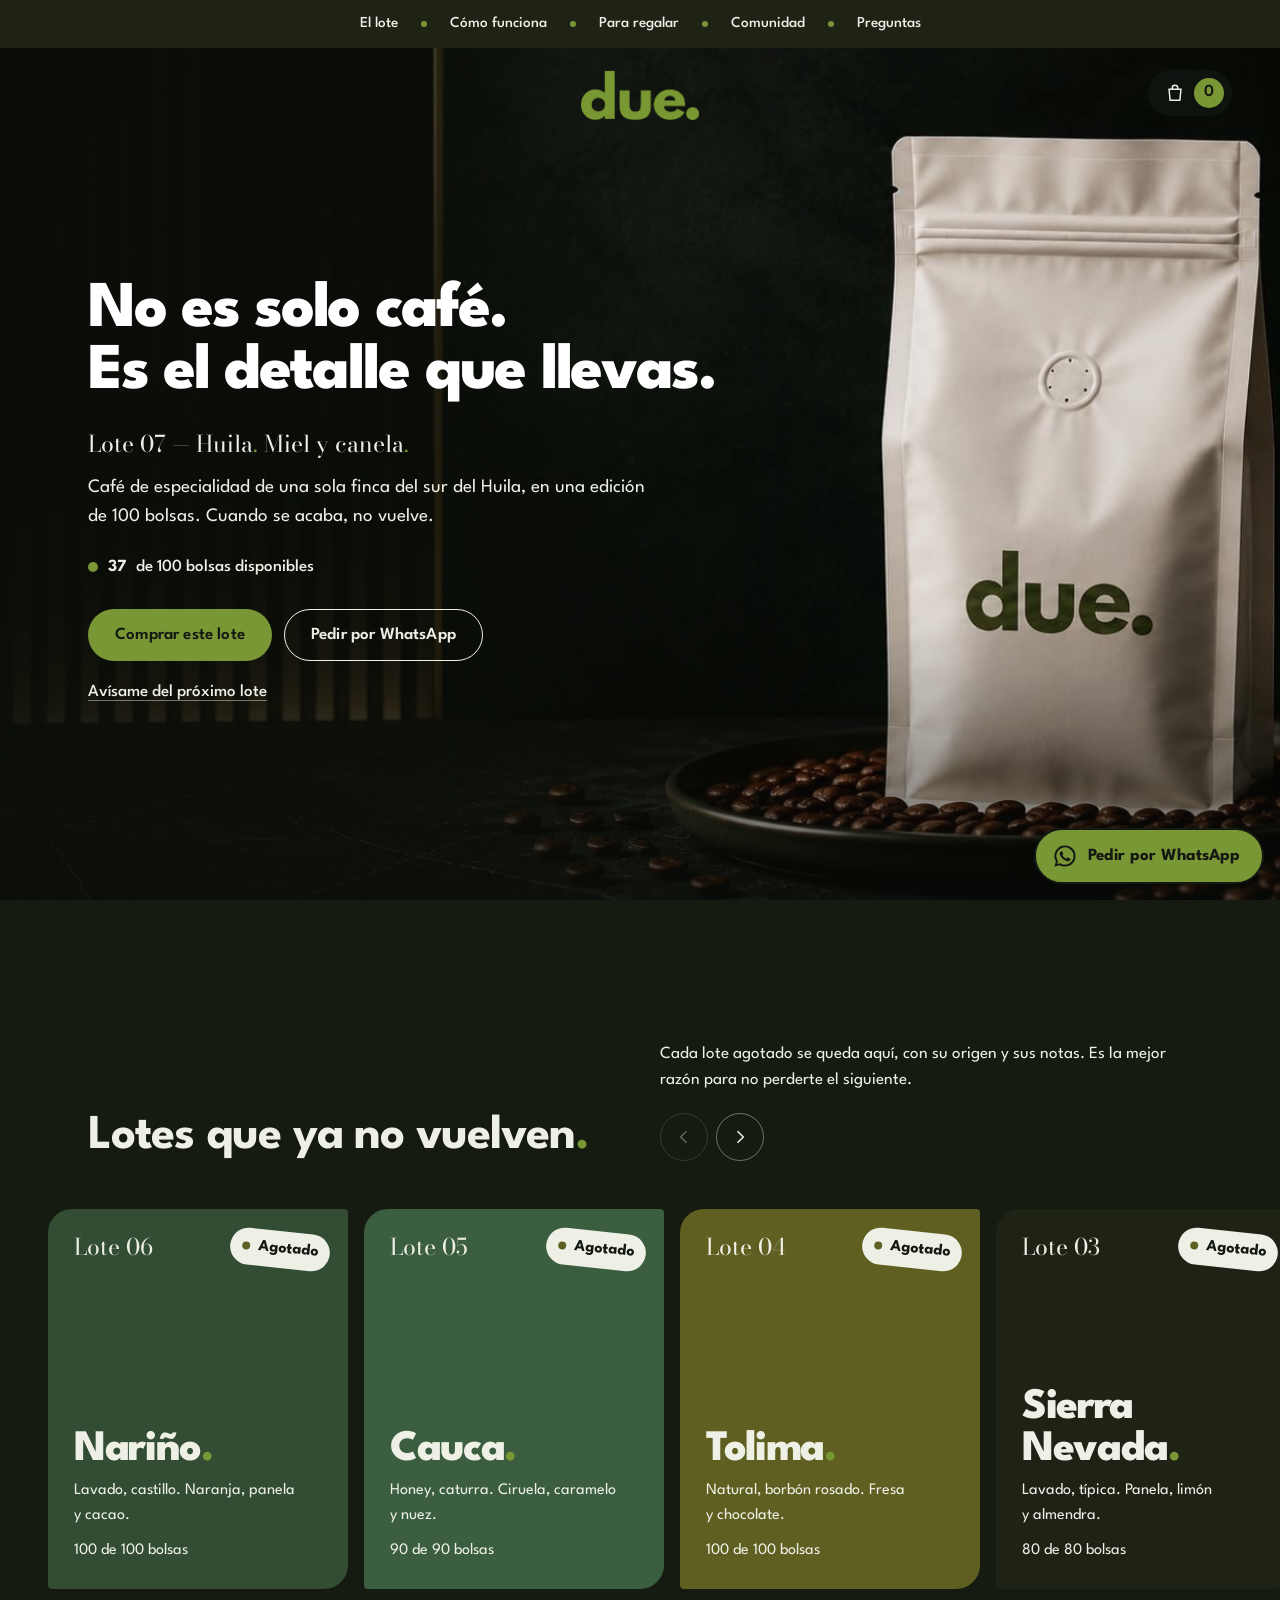
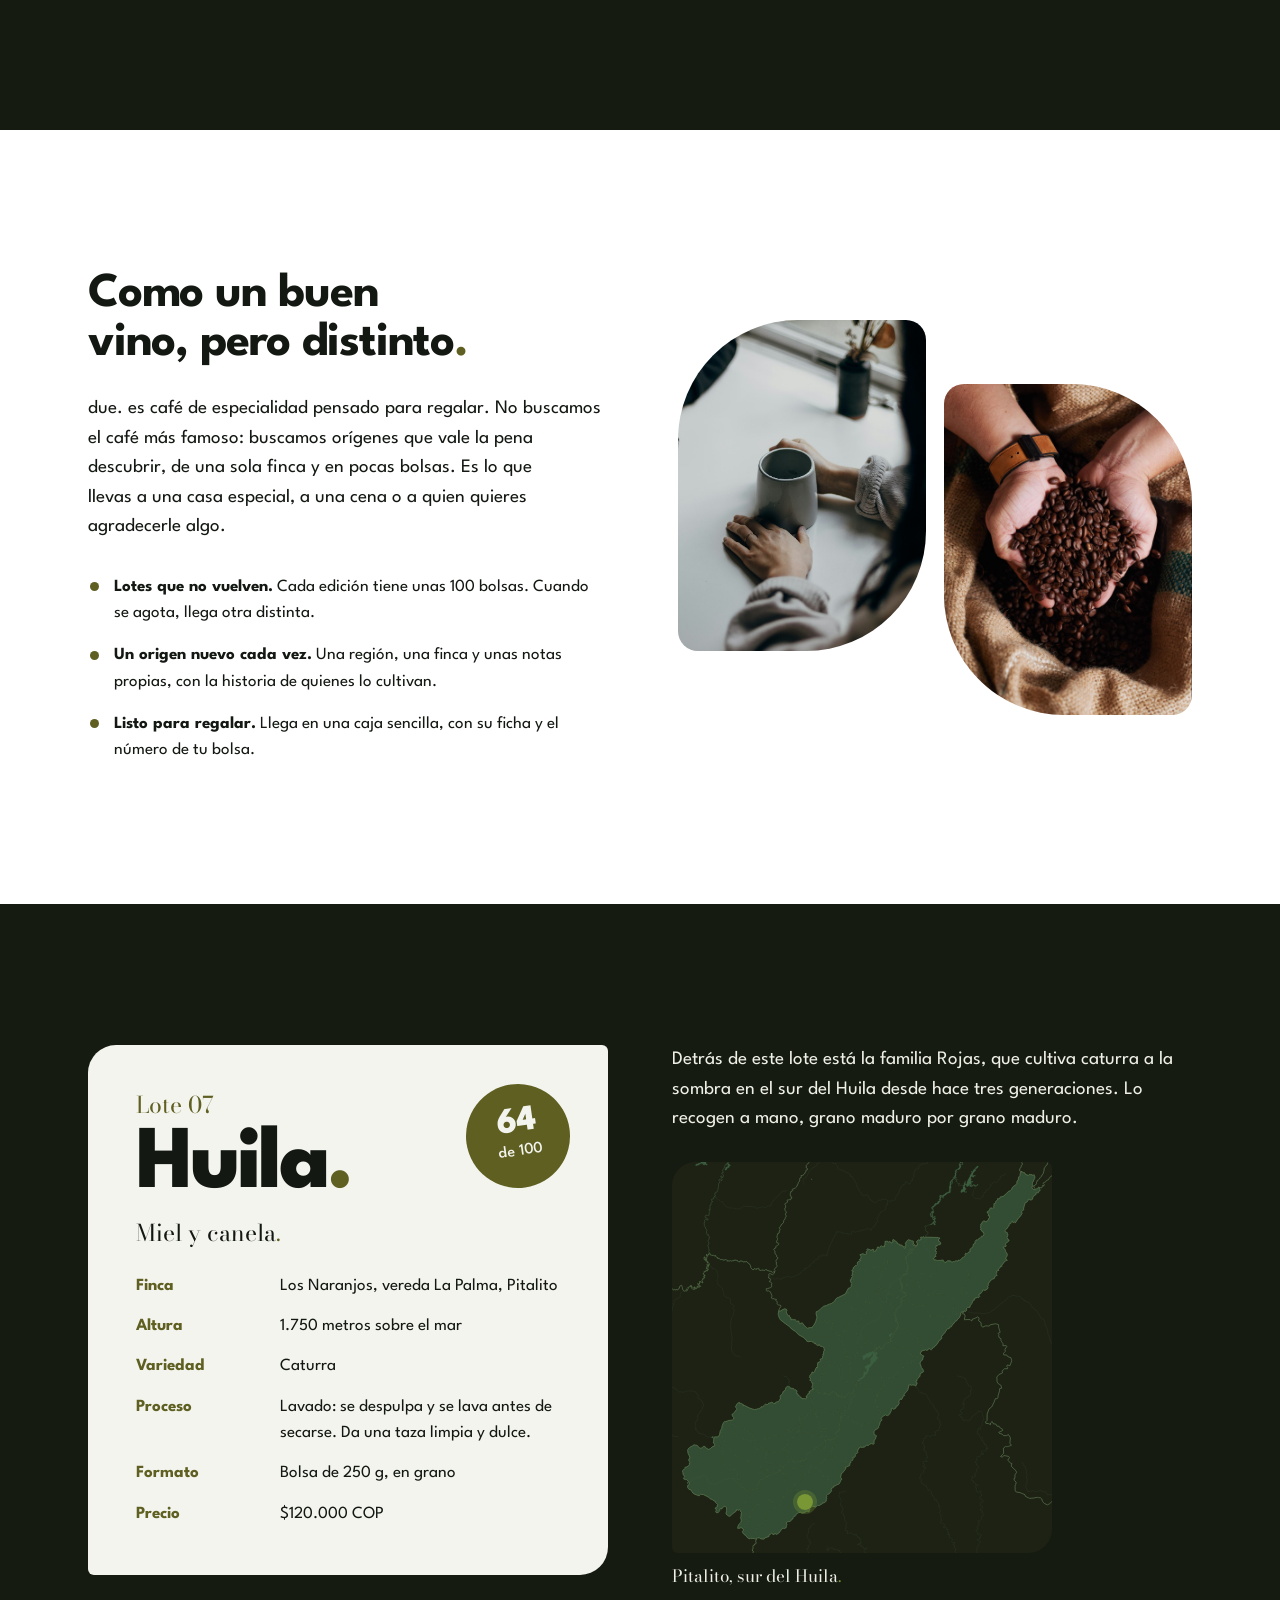
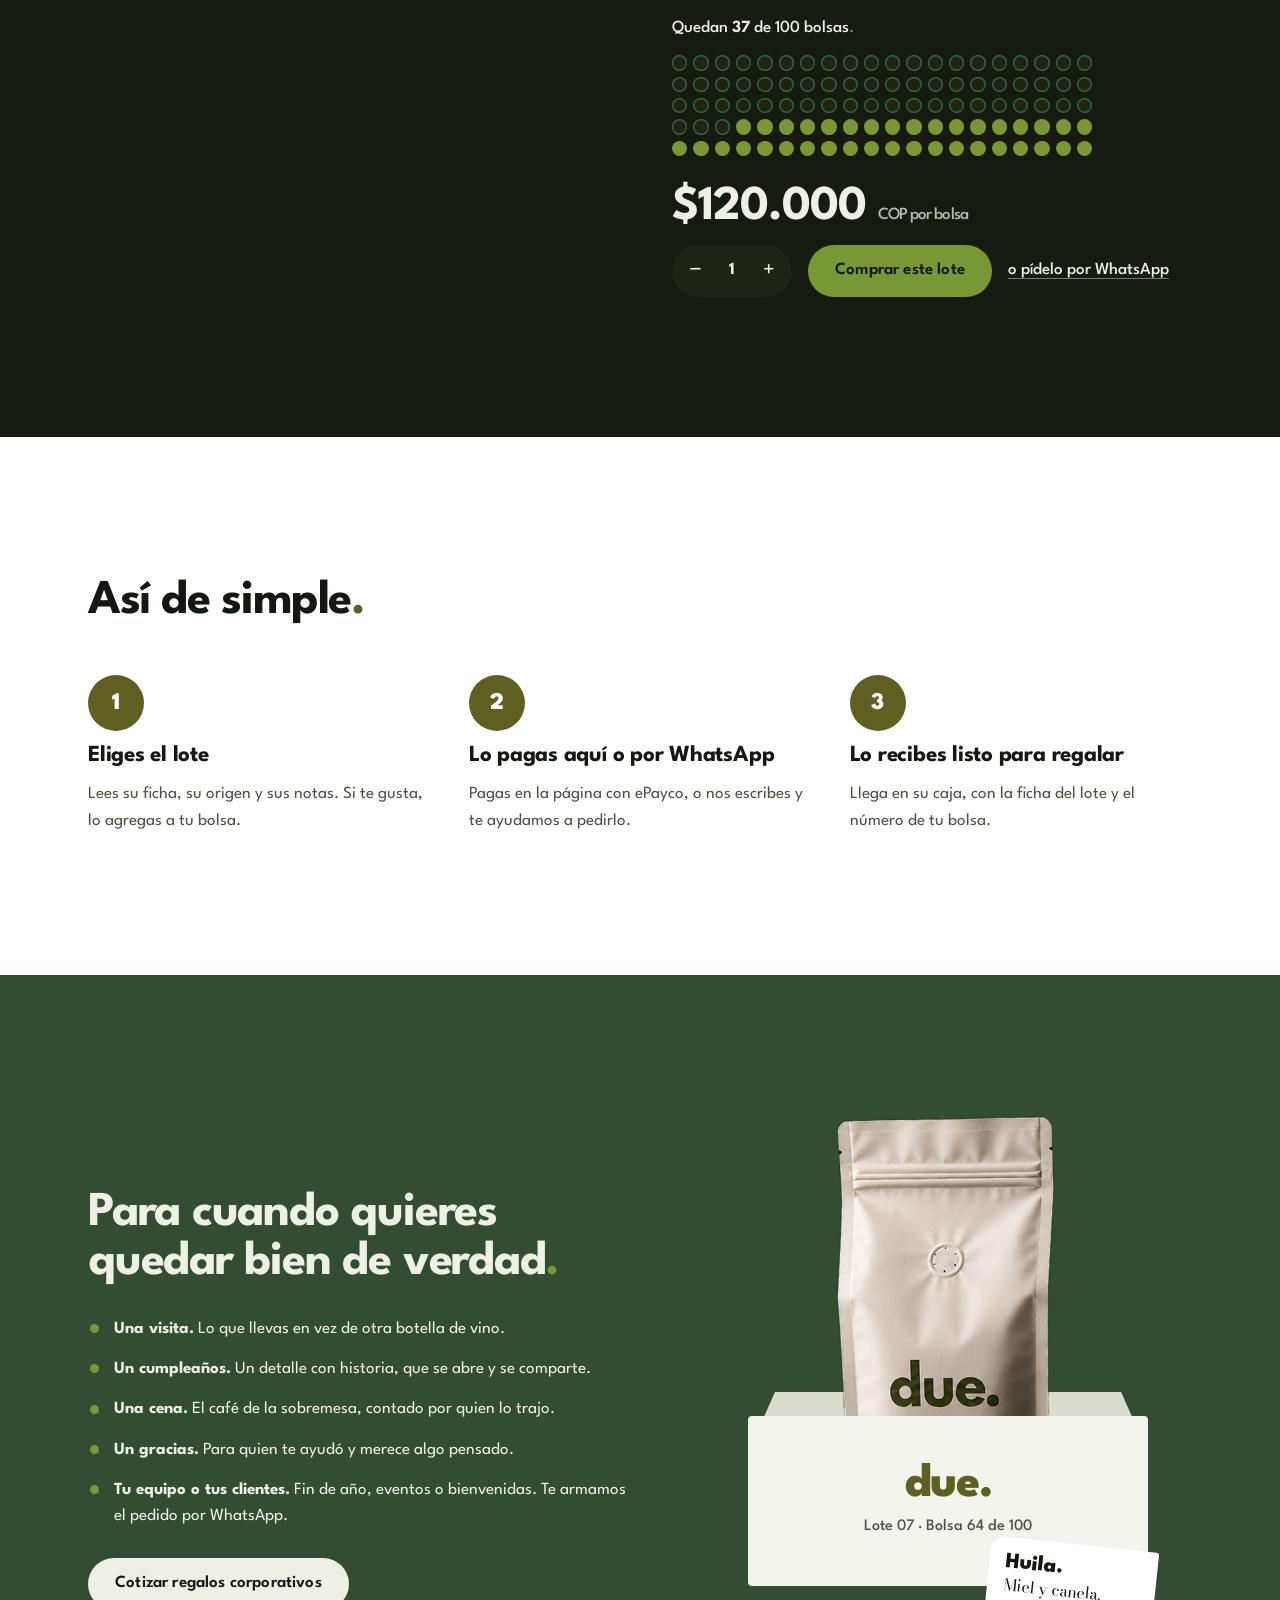
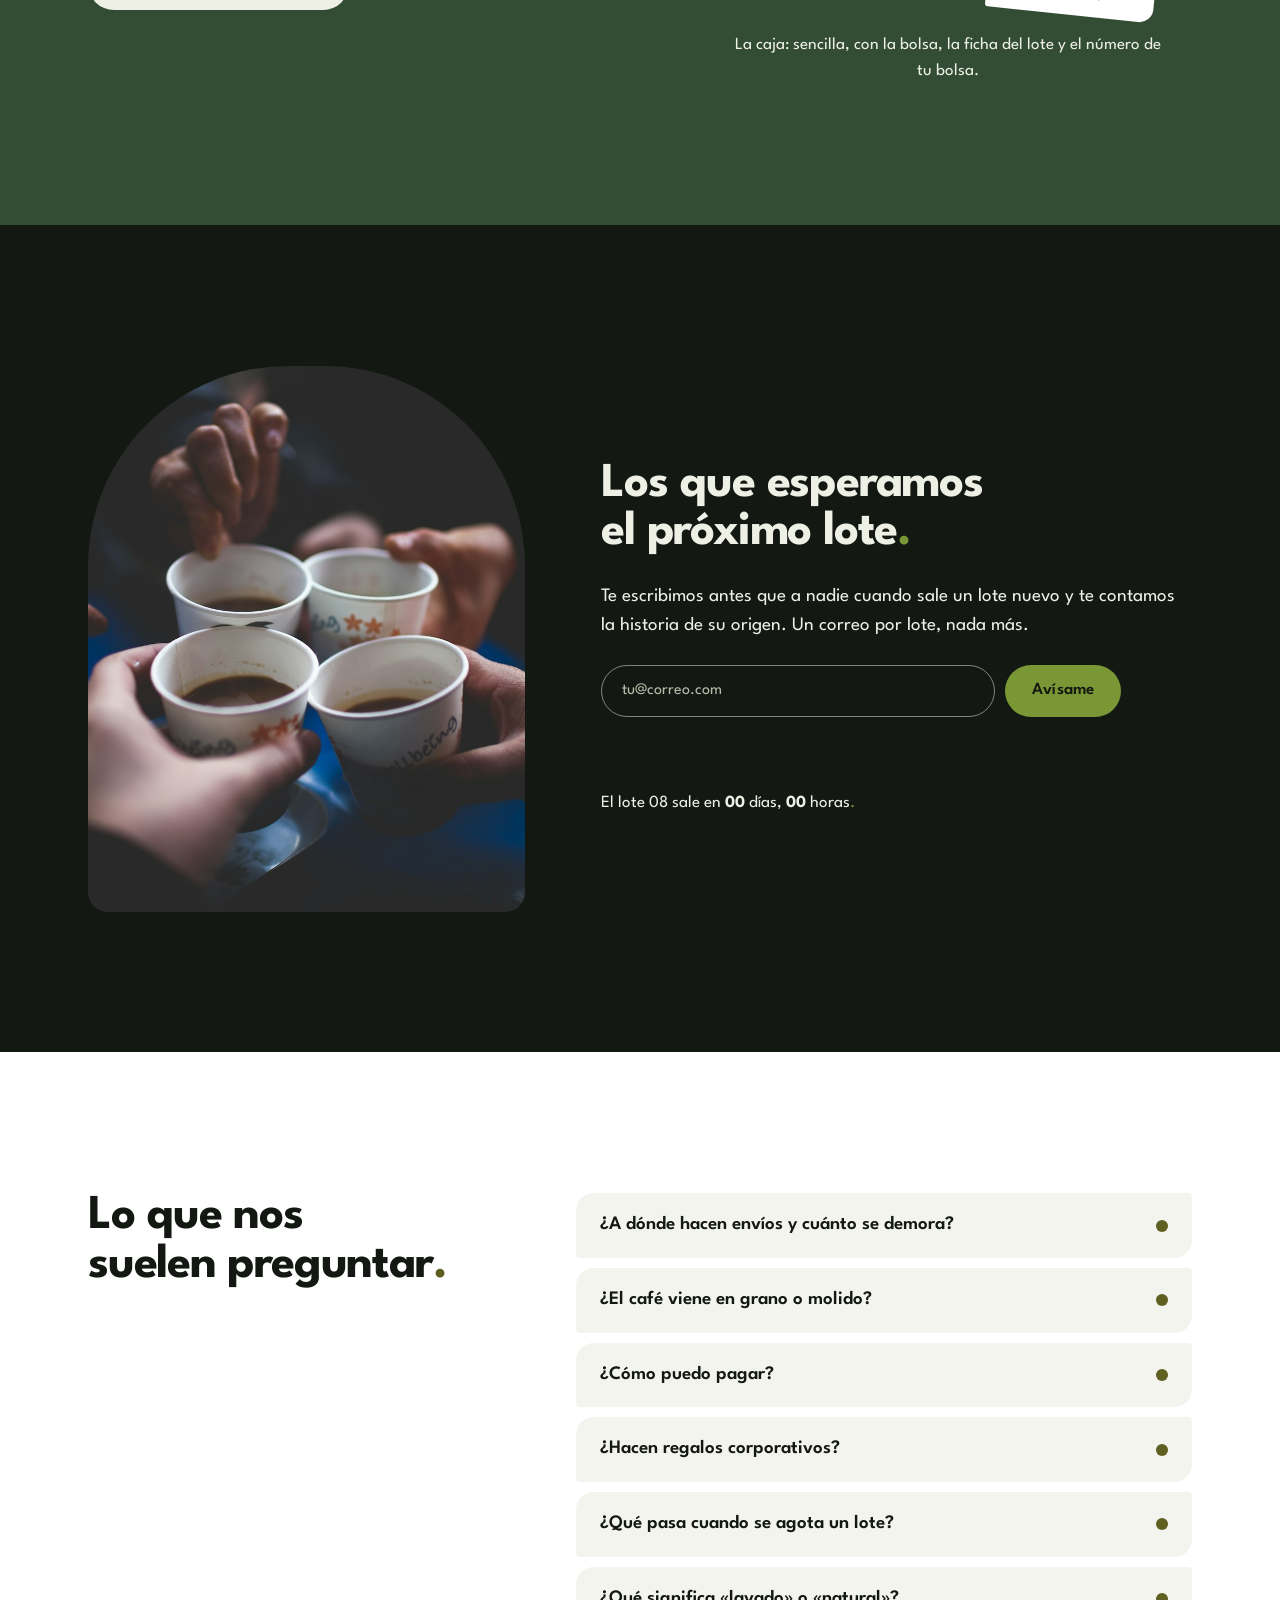
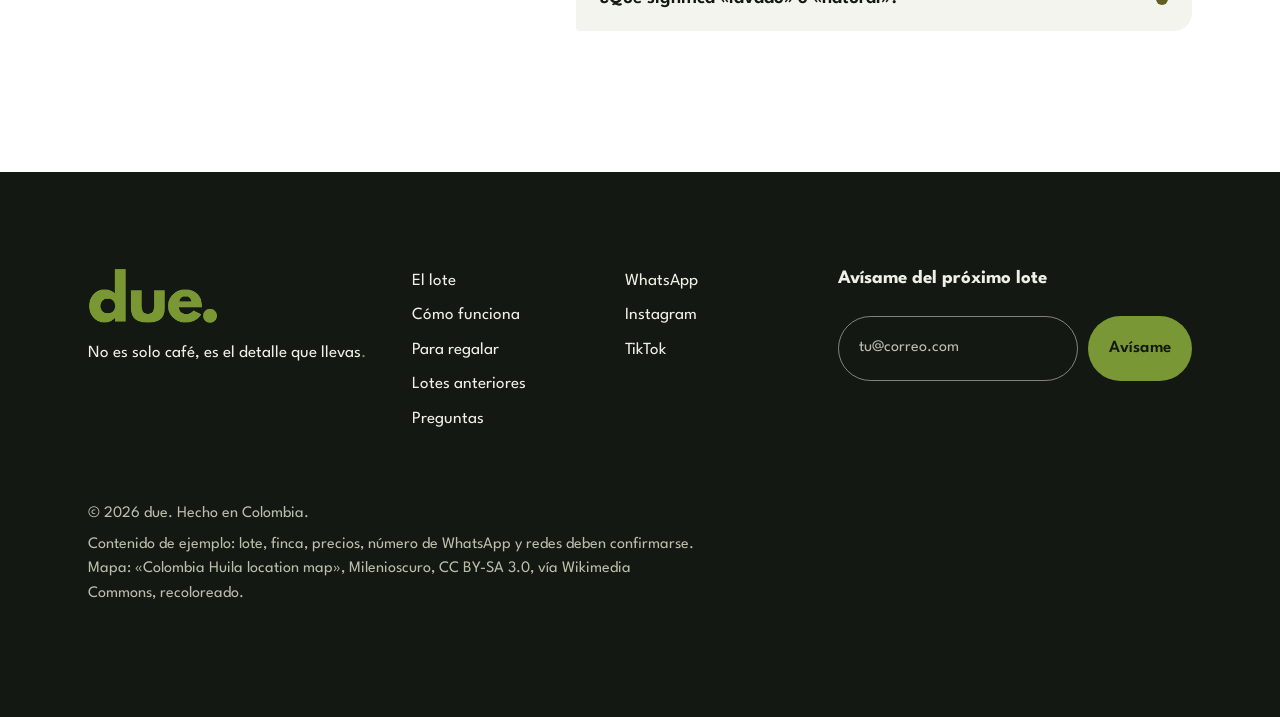
==== commit e2f331e8: "Llevar «Lotes que ya no vuelven» a la segunda sección Co-Authored-By: Claude Opus 5.5 <noreply@anthr" ====
--- a/index.html
+++ b/index.html
@@ -53,7 +53,28 @@
       </div>
     </section>
 
-    <!-- 2. Concepto -->
+    <!-- 2. Lotes que ya no vuelven -->
+    <section class="archive" id="anteriores" aria-labelledby="archive-t">
+      <div class="wrap archive__head">
+        <h2 class="h2" id="archive-t">Lotes que ya no vuelven<span class="dot">.</span></h2>
+        <div class="archive__side">
+          <p>Cada lote agotado se queda aquí, con su origen y sus notas. Es la mejor razón para no perderte el siguiente.</p>
+          <div class="rail-ctrl">
+            <button type="button" class="rail-btn" data-rail="-1" aria-label="Lotes anteriores"><svg viewBox="0 0 24 24" aria-hidden="true"><path d="M15 5l-7 7 7 7"/></svg></button>
+            <button type="button" class="rail-btn" data-rail="1" aria-label="Más lotes"><svg viewBox="0 0 24 24" aria-hidden="true"><path d="M9 5l7 7-7 7"/></svg></button>
+          </div>
+        </div>
+      </div>
+      <div class="rail" data-rail-track tabindex="0" aria-label="Lotes anteriores">
+        <article class="plate plate--g1"><span class="stamp">Agotado</span><p class="plate__n">Lote 06</p><h3>Nariño<span class="dot">.</span></h3><p>Lavado, castillo. Naranja, panela y cacao.</p><p class="plate__meta">100 de 100 bolsas</p></article>
+        <article class="plate plate--g2"><span class="stamp">Agotado</span><p class="plate__n">Lote 05</p><h3>Cauca<span class="dot">.</span></h3><p>Honey, caturra. Ciruela, caramelo y nuez.</p><p class="plate__meta">90 de 90 bolsas</p></article>
+        <article class="plate plate--g3"><span class="stamp">Agotado</span><p class="plate__n">Lote 04</p><h3>Tolima<span class="dot">.</span></h3><p>Natural, borbón rosado. Fresa y chocolate.</p><p class="plate__meta">100 de 100 bolsas</p></article>
+        <article class="plate plate--g4"><span class="stamp">Agotado</span><p class="plate__n">Lote 03</p><h3>Sierra Nevada<span class="dot">.</span></h3><p>Lavado, típica. Panela, limón y almendra.</p><p class="plate__meta">80 de 80 bolsas</p></article>
+        <article class="plate plate--g1"><span class="stamp">Agotado</span><p class="plate__n">Lote 02</p><h3>Santander<span class="dot">.</span></h3><p>Lavado, caturra. Mandarina y miel.</p><p class="plate__meta">100 de 100 bolsas</p></article>
+      </div>
+    </section>
+
+    <!-- 3. Concepto -->
     <section class="concept" aria-labelledby="concept-t">
       <div class="wrap concept__inner">
         <div class="concept__copy">
@@ -72,7 +93,7 @@
       </div>
     </section>
 
-    <!-- 3. Lote actual: la ficha -->
+    <!-- 4. Lote actual: la ficha -->
     <section class="lot" id="lote" aria-labelledby="lot-t">
       <div class="wrap lot__inner">
         <article class="label" aria-labelledby="lot-t">
@@ -118,7 +139,7 @@
       </div>
     </section>
 
-    <!-- 4. Cómo funciona -->
+    <!-- 5. Cómo funciona -->
     <section class="how" id="como" aria-labelledby="how-t">
       <div class="wrap">
         <h2 class="h2 h2--dark" id="how-t">Así de simple<span class="dot">.</span></h2>
@@ -130,7 +151,7 @@
       </div>
     </section>
 
-    <!-- 5. Para regalar -->
+    <!-- 6. Para regalar -->
     <section class="gift" id="regalar" aria-labelledby="gift-t">
       <div class="wrap gift__inner">
         <div class="gift__copy">
@@ -156,7 +177,7 @@
       </div>
     </section>
 
-    <!-- 6. Comunidad -->
+    <!-- 7. Comunidad -->
     <section class="community" id="comunidad" aria-labelledby="com-t">
       <div class="wrap community__inner">
         <figure class="community__img"><img src="assets/club/brindis.jpg" alt="Varias manos juntan sus vasos de café en un brindis" loading="lazy" width="1600" height="1067"></figure>
@@ -174,27 +195,6 @@
       </div>
     </section>
 
-    <!-- 7. Lotes anteriores -->
-    <section class="archive" id="anteriores" aria-labelledby="archive-t">
-      <div class="wrap archive__head">
-        <h2 class="h2" id="archive-t">Lotes que ya no vuelven<span class="dot">.</span></h2>
-        <div class="archive__side">
-          <p>Cada lote agotado se queda aquí, con su origen y sus notas. Es la mejor razón para no perderte el siguiente.</p>
-          <div class="rail-ctrl">
-            <button type="button" class="rail-btn" data-rail="-1" aria-label="Lotes anteriores"><svg viewBox="0 0 24 24" aria-hidden="true"><path d="M15 5l-7 7 7 7"/></svg></button>
-            <button type="button" class="rail-btn" data-rail="1" aria-label="Más lotes"><svg viewBox="0 0 24 24" aria-hidden="true"><path d="M9 5l7 7-7 7"/></svg></button>
-          </div>
-        </div>
-      </div>
-      <div class="rail" data-rail-track tabindex="0" aria-label="Lotes anteriores">
-        <article class="plate plate--g1"><span class="stamp">Agotado</span><p class="plate__n">Lote 06</p><h3>Nariño<span class="dot">.</span></h3><p>Lavado, castillo. Naranja, panela y cacao.</p><p class="plate__meta">100 de 100 bolsas</p></article>
-        <article class="plate plate--g2"><span class="stamp">Agotado</span><p class="plate__n">Lote 05</p><h3>Cauca<span class="dot">.</span></h3><p>Honey, caturra. Ciruela, caramelo y nuez.</p><p class="plate__meta">90 de 90 bolsas</p></article>
-        <article class="plate plate--g3"><span class="stamp">Agotado</span><p class="plate__n">Lote 04</p><h3>Tolima<span class="dot">.</span></h3><p>Natural, borbón rosado. Fresa y chocolate.</p><p class="plate__meta">100 de 100 bolsas</p></article>
-        <article class="plate plate--g4"><span class="stamp">Agotado</span><p class="plate__n">Lote 03</p><h3>Sierra Nevada<span class="dot">.</span></h3><p>Lavado, típica. Panela, limón y almendra.</p><p class="plate__meta">80 de 80 bolsas</p></article>
-        <article class="plate plate--g1"><span class="stamp">Agotado</span><p class="plate__n">Lote 02</p><h3>Santander<span class="dot">.</span></h3><p>Lavado, caturra. Mandarina y miel.</p><p class="plate__meta">100 de 100 bolsas</p></article>
-      </div>
-    </section>
-
     <!-- 8. Preguntas frecuentes -->
     <section class="faq" id="preguntas" aria-labelledby="faq-t">
       <div class="wrap faq__inner">
--- a/css/lote.css
+++ b/css/lote.css
@@ -222,7 +222,7 @@
 .plate .plate__n { margin: 0 0 auto; font: 400 var(--s3)/1 var(--serif); }
 .plate h3 { margin: 20px 0 8px; font: 800 clamp(2.25rem, 3.4vw, 3rem)/0.95 var(--sans); letter-spacing: -0.03em; }
 .plate p { font-size: 1rem; }
-.plate .plate__meta { margin-top: 10px; font-size: 1rem; color: var(--muted-dark); }
+.plate .plate__meta { margin-top: 10px; font-size: 1rem; color: var(--bone); }
 .plate--g1 { background: var(--forest); }
 .plate--g2 { background: var(--leaf); }
 .plate--g3 { background: var(--olive); }
@@ -279,6 +279,7 @@
 .cart__meta { font-size: 1rem; color: var(--muted-light); margin: 2px 0 10px; }
 .qty--sm { min-height: 40px; background: var(--mist); }
 .qty--sm button { height: 40px; width: 40px; color: var(--ink-0); font-size: 1.125rem; }
+@media (hover: hover) and (pointer: fine) { .qty--sm button:hover { background: #DDE1D2; } }
 .cart__line { font-weight: 700; font-variant-numeric: tabular-nums; }
 .cart__foot { margin-top: auto; display: grid; gap: 12px; }
 .cart__total { display: flex; justify-content: space-between; font: 700 var(--s3)/1 var(--sans); font-variant-numeric: tabular-nums; }
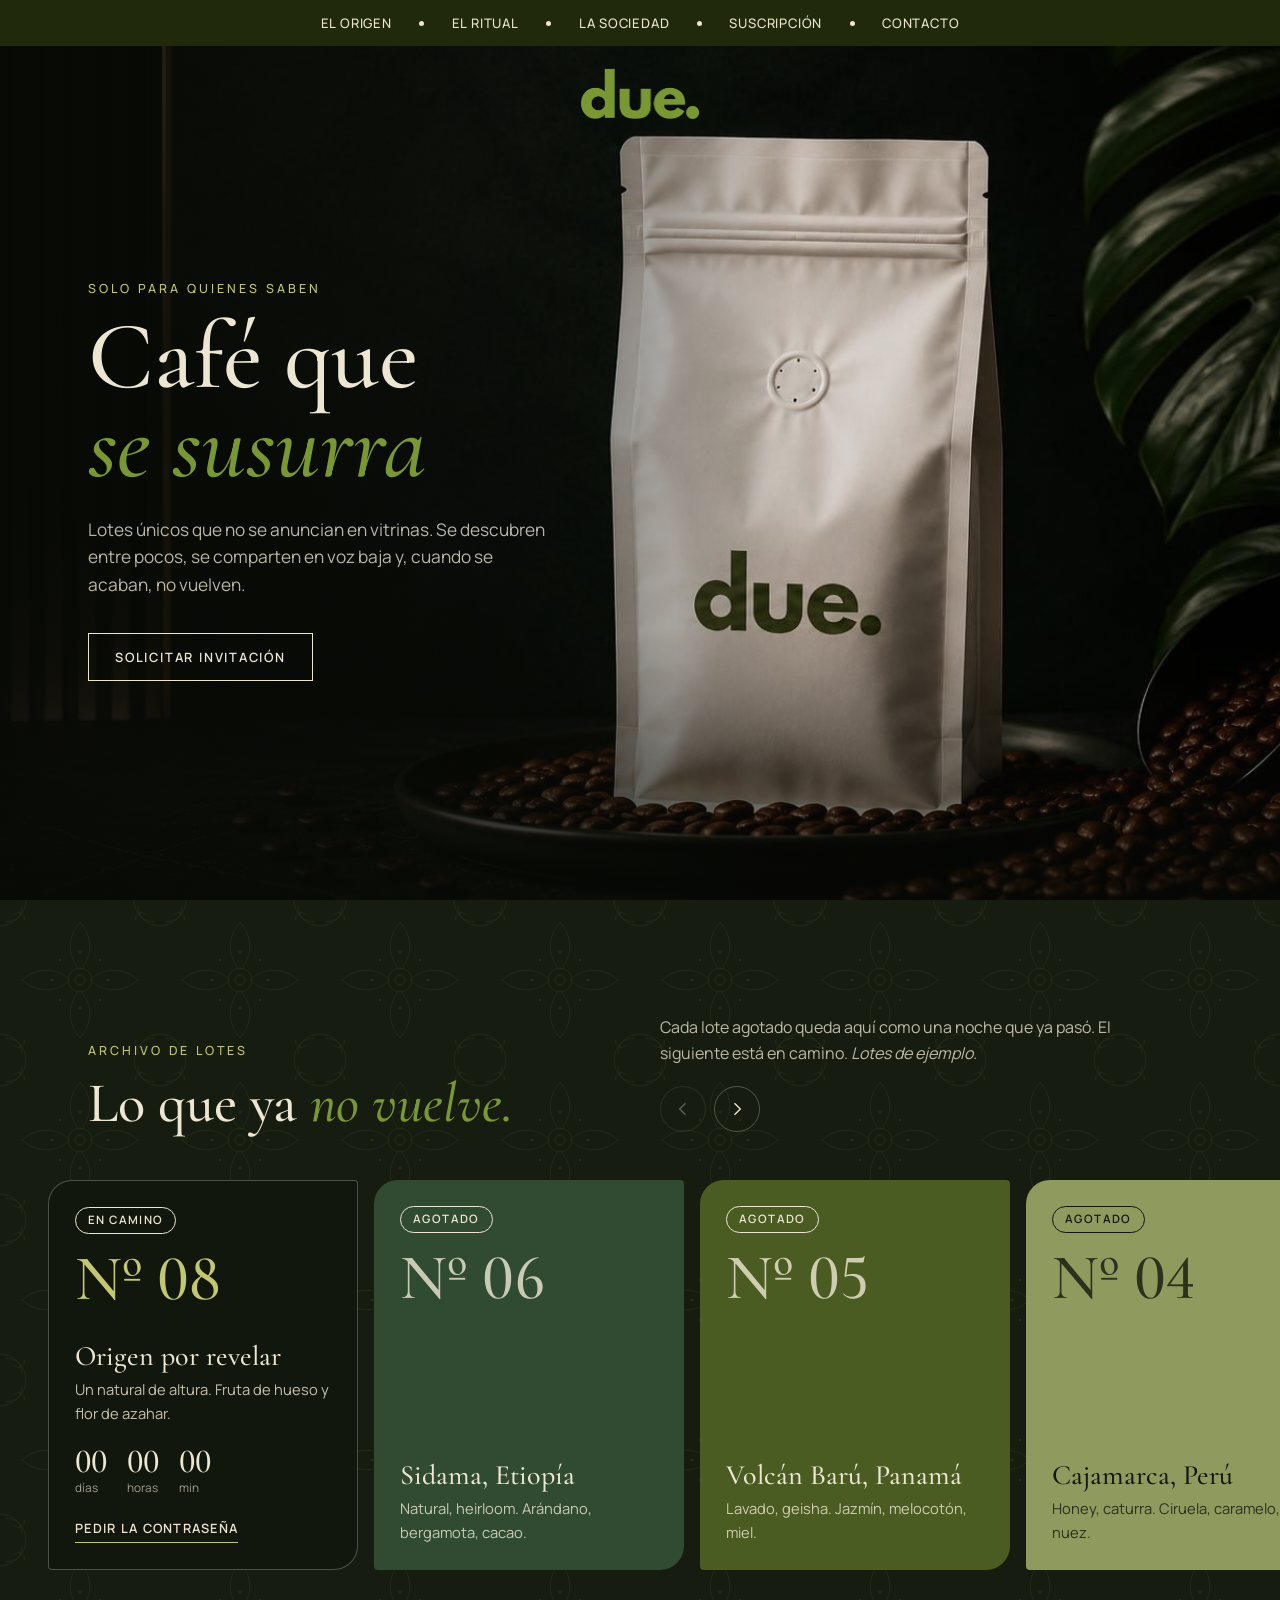
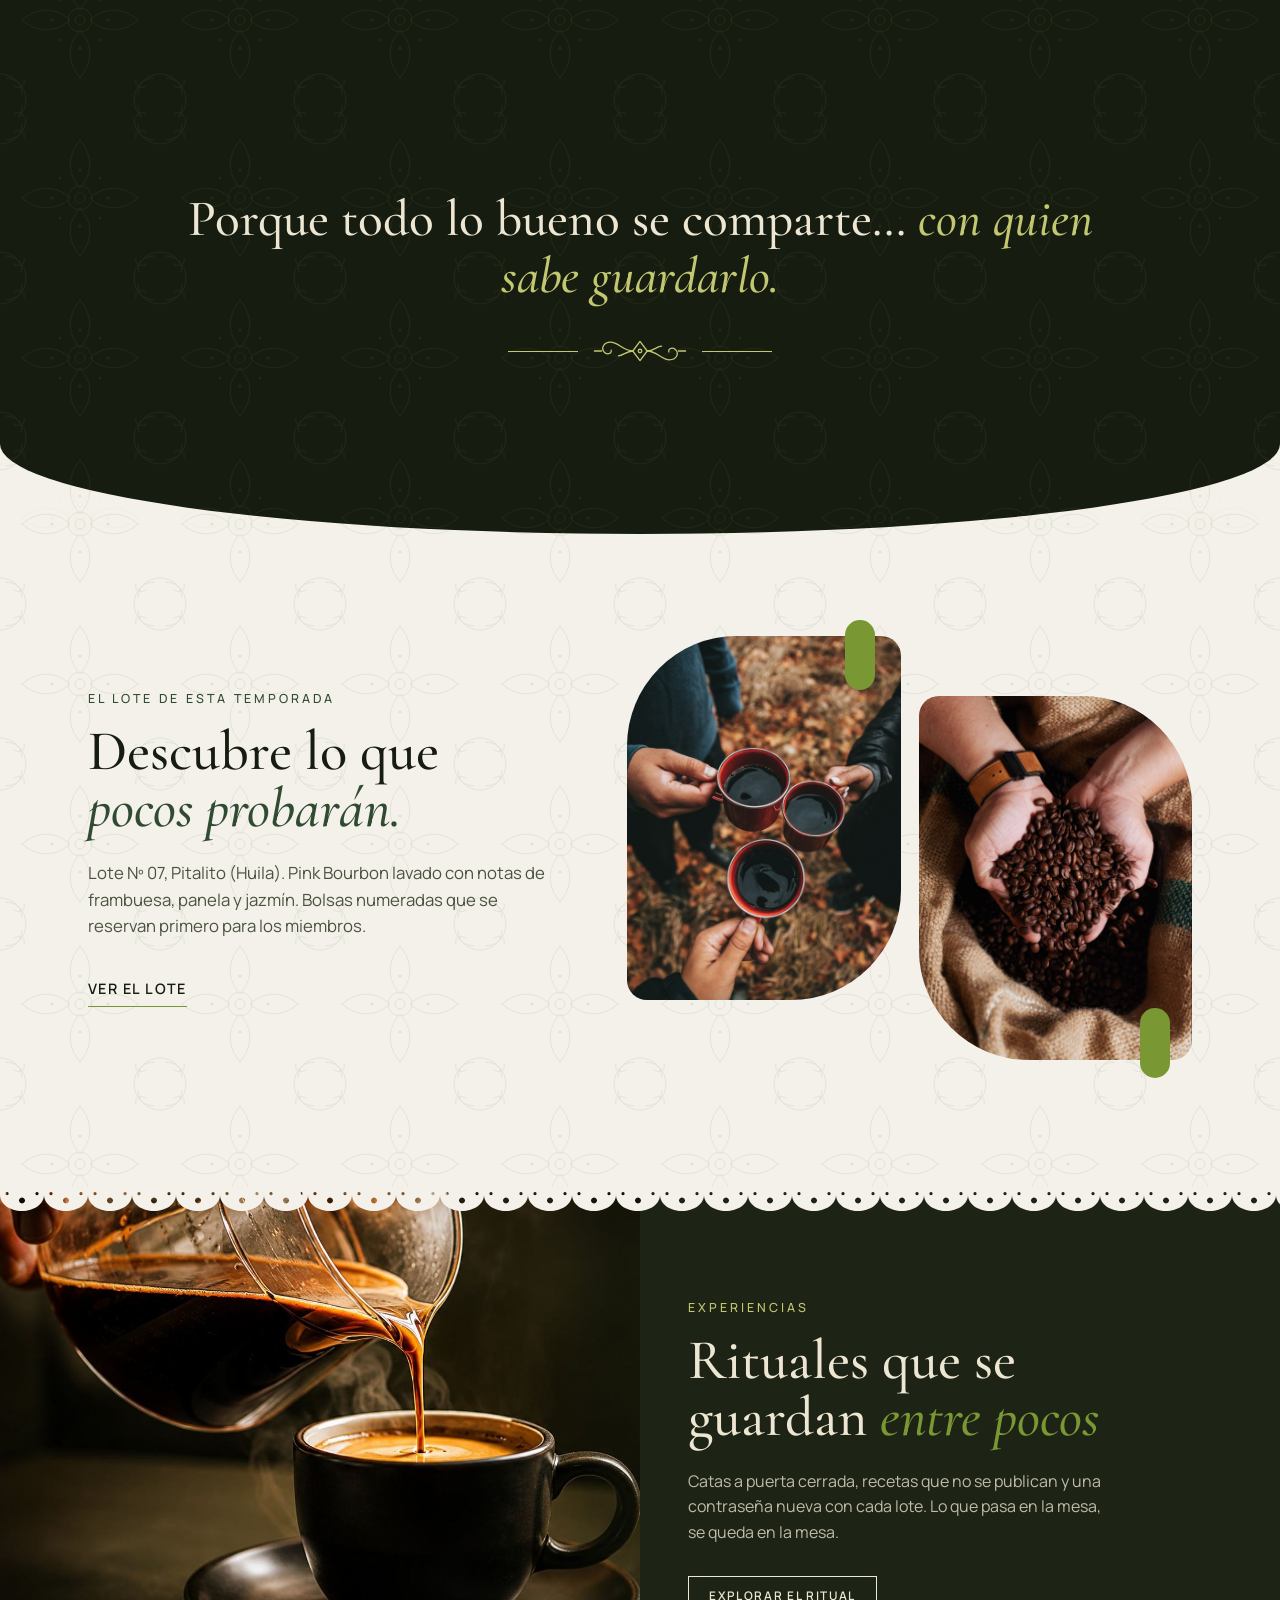
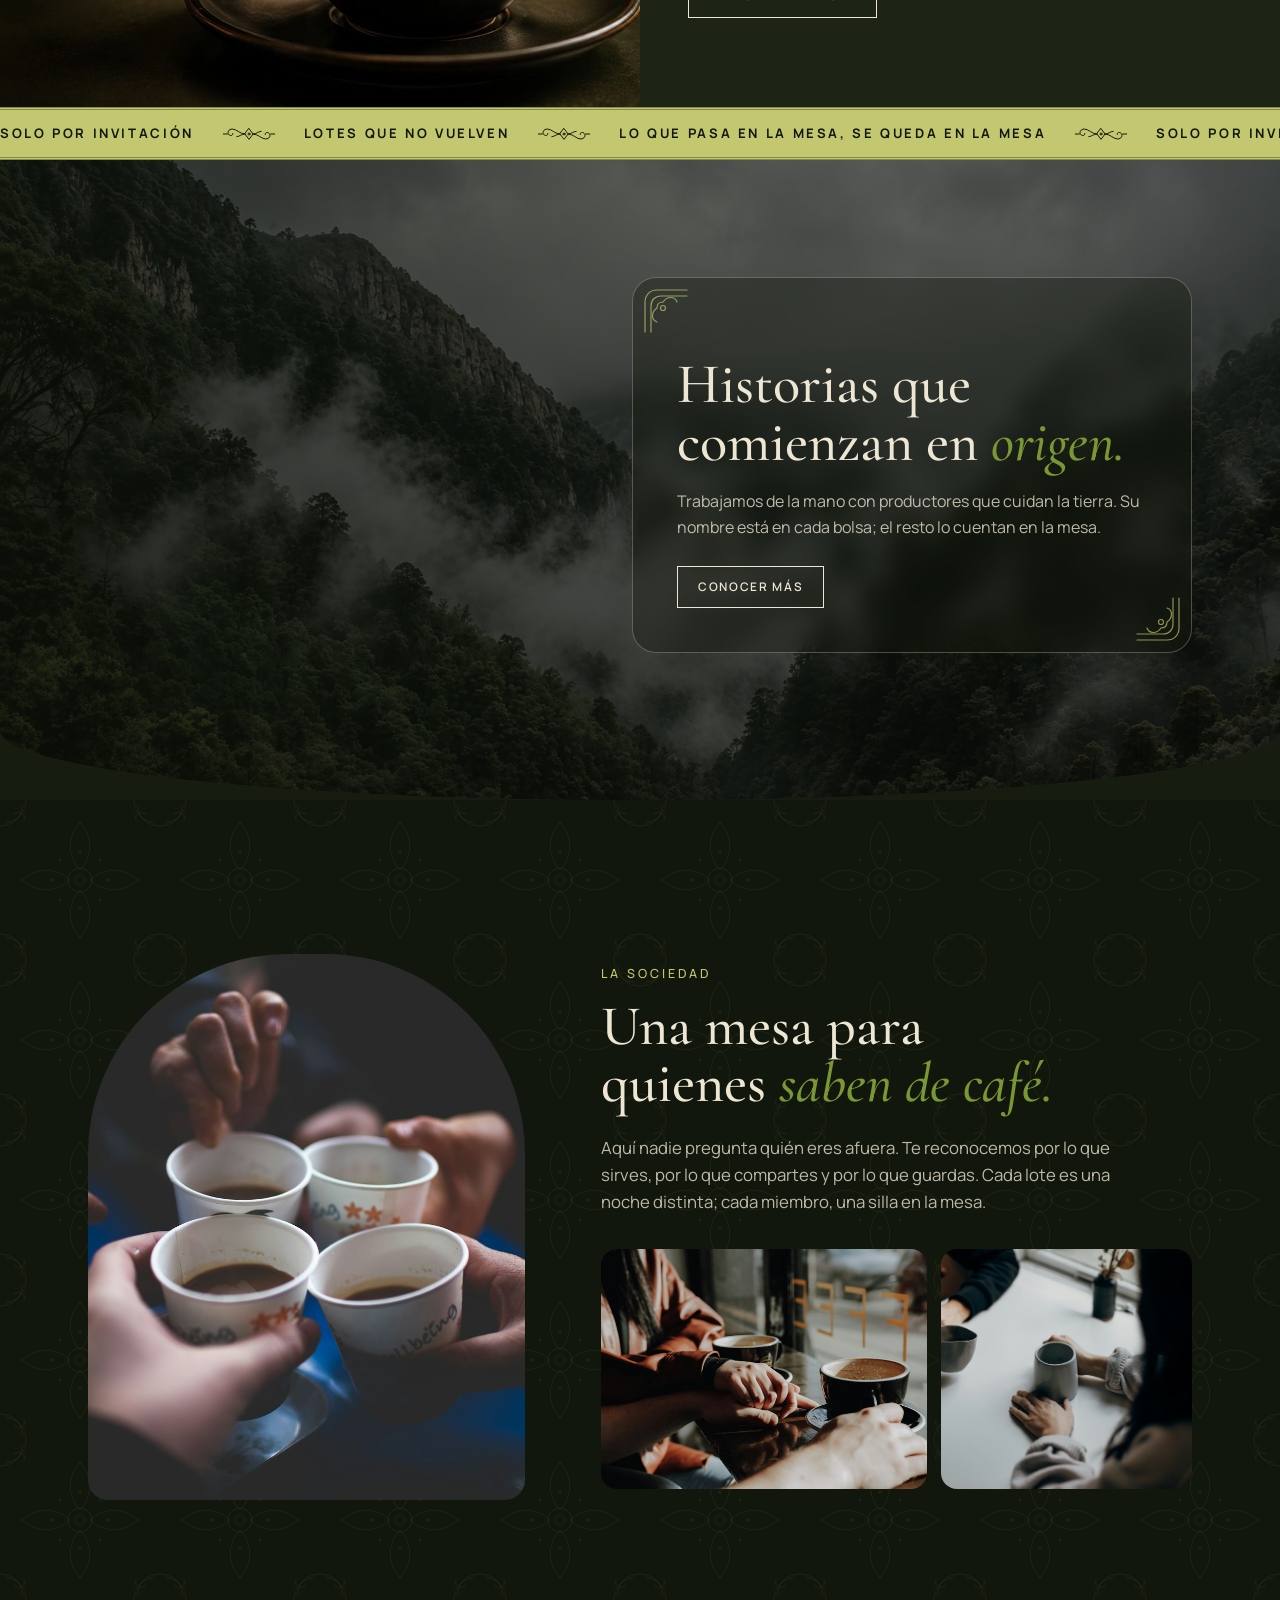
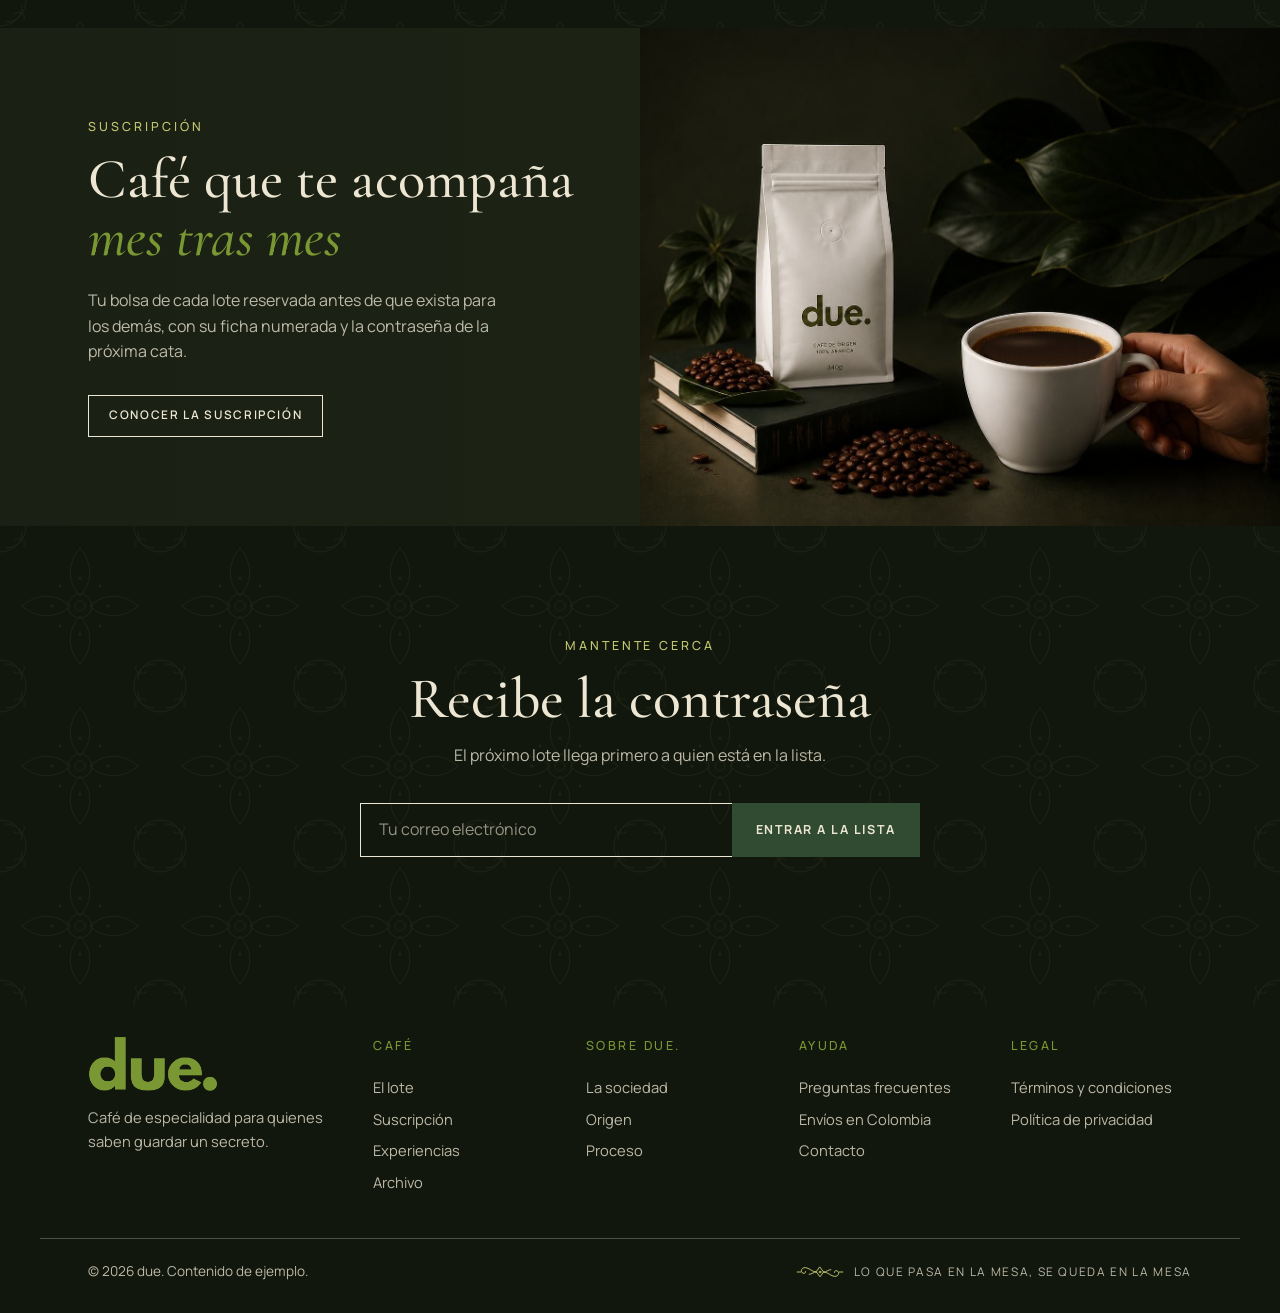
==== commit 77b03046: "Volver a la versión club secreto y subir el archivo de lotes bajo el inicio La versión ajustada al b" ====
--- a/index.html
+++ b/index.html
@@ -3,284 +3,192 @@
 <head>
   <meta charset="utf-8">
   <meta name="viewport" content="width=device-width, initial-scale=1, viewport-fit=cover">
-  <title>due. — No es solo café, es el detalle que llevas</title>
-  <meta name="description" content="due. es café de especialidad pensado para regalar: lotes de una sola finca, de unas 100 bolsas, que cuando se acaban no vuelven.">
-  <meta name="theme-color" content="#161B11">
+  <title>due. — Café que se susurra</title>
+  <meta name="description" content="due. es un club de café de especialidad. Lotes únicos que se descubren entre pocos y se comparten en voz baja.">
+  <meta name="theme-color" content="#202909">
   <link rel="icon" type="image/png" href="assets/logo-due-olive.png">
   <link rel="preconnect" href="https://fonts.googleapis.com">
   <link rel="preconnect" href="https://fonts.gstatic.com" crossorigin>
-  <link href="https://fonts.googleapis.com/css2?family=Bodoni+Moda:opsz,wght@6..96,400;6..96,500&family=League+Spartan:wght@400;500;700;800&display=swap" rel="stylesheet">
-  <link rel="preload" as="image" href="assets/origen/bolsa-mesa.jpg">
-  <link rel="stylesheet" href="css/lote.css">
-  <script>document.documentElement.classList.add("js")</script>
+  <link href="https://fonts.googleapis.com/css2?family=Cormorant+Garamond:ital,wght@0,400;0,500;0,600;1,400;1,500&family=Manrope:wght@400;500;600;700&display=swap" rel="stylesheet">
+  <link rel="preload" as="image" href="assets/club/bolsa-hero.jpg">
+  <link rel="stylesheet" href="css/lace.css">
+  <link rel="stylesheet" href="css/a.css">
 </head>
 <body>
+  <svg width="0" height="0" style="position:absolute" aria-hidden="true">
+    <symbol id="floron" viewBox="0 0 120 40">
+      <path d="M60 8l9 12-9 12-9-12Z"/>
+      <path d="M51 20C39 20 33 9 23 9c-8 0-12 7-8 12 3 4 10 3 9-2M69 20c12 0 18 11 28 11 8 0 12-7 8-12-3-4-10-3-9 2"/>
+      <path d="M51 20c-8 0-12 6-18 6M69 20c8 0 12-6 18-6M3 20h9M108 20h9"/>
+      <circle cx="60" cy="20" r="2.2"/>
+    </symbol>
+  </svg>
+
   <a class="skip" href="#principal">Saltar al contenido</a>
 
-  <header class="top" id="top">
+  <header class="top">
     <nav class="top__bar" aria-label="Principal">
-      <a href="#lote">El lote</a>
-      <a href="#como">Cómo funciona</a>
-      <a href="#regalar">Para regalar</a>
-      <a href="#comunidad">Comunidad</a>
-      <a href="#preguntas">Preguntas</a>
+      <a href="#origen">El origen</a>
+      <a href="#ritual">El ritual</a>
+      <a href="#sociedad">La sociedad</a>
+      <a href="#suscripcion">Suscripción</a>
+      <a href="#contacto">Contacto</a>
     </nav>
-    <div class="top__row">
-      <a href="#principal" class="top__logo" aria-label="due., inicio"><img src="assets/logo-due-lima.png" alt="" width="120" height="52"></a>
-      <button class="cart-btn" type="button" data-cart-open aria-label="Abrir tu bolsa, 0 productos">
-        <svg viewBox="0 0 24 24" aria-hidden="true"><path d="M5.5 8h13l-1.2 12H6.7L5.5 8Z"/><path d="M9 8V6.5a3 3 0 0 1 6 0V8"/></svg>
-        <span data-cart-count>0</span>
-      </button>
-    </div>
+    <a href="#principal" class="top__logo" aria-label="due., inicio"><img src="assets/logo-due-lima.png" alt="" width="120" height="52"></a>
   </header>
 
   <main id="principal">
 
-    <!-- 1. Hero: el lote actual como protagonista -->
     <section class="hero" aria-labelledby="hero-t">
-      <img class="hero__img" src="assets/origen/bolsa-mesa.jpg" alt="Bolsa de café due. del lote 07 sobre una bandeja con granos tostados" width="1440" height="864" fetchpriority="high">
+      <img class="hero__img" src="assets/club/bolsa-hero.jpg" alt="Bolsa de café due. sobre una bandeja con granos, en un salón oscuro" fetchpriority="high">
       <div class="hero__veil" aria-hidden="true"></div>
       <div class="wrap hero__inner">
-        <h1 class="hero__t" id="hero-t">No es solo café.<br>Es el detalle que llevas.</h1>
-        <p class="hero__lot">Lote 07 — Huila<span class="dot">.</span> Miel y canela<span class="dot">.</span></p>
-        <p class="hero__p">Café de especialidad de una sola finca del sur del Huila, en una edición de 100 bolsas. Cuando se acaba, no vuelve.</p>
-        <p class="stock"><span class="stock__dot" aria-hidden="true"></span><b data-left>37</b> de 100 bolsas disponibles</p>
-        <div class="hero__actions">
-          <button type="button" class="btn btn--main" data-add>Comprar este lote</button>
-          <a class="btn btn--line" data-wa="Hola, quiero el lote 07 de Huila" href="https://wa.me/573000000000" target="_blank" rel="noopener">Pedir por WhatsApp</a>
-        </div>
-        <a class="hero__notify" href="#comunidad">Avísame del próximo lote</a>
+        <p class="kicker">Solo para quienes saben</p>
+        <h1 class="hero__t" id="hero-t">Café que <em>se susurra</em></h1>
+        <p class="hero__p">Lotes únicos que no se anuncian en vitrinas. Se descubren entre pocos, se comparten en voz baja y, cuando se acaban, no vuelven.</p>
+        <a href="#contacto" class="btn btn--line">Solicitar invitación</a>
       </div>
     </section>
 
-    <!-- 2. Lotes que ya no vuelven -->
-    <section class="archive" id="anteriores" aria-labelledby="archive-t">
+    <section class="archive lace-bg lace-edge" id="archivo" aria-labelledby="archive-t">
       <div class="wrap archive__head">
-        <h2 class="h2" id="archive-t">Lotes que ya no vuelven<span class="dot">.</span></h2>
+        <div>
+          <p class="kicker">Archivo de lotes</p>
+          <h2 class="h2" id="archive-t">Lo que ya <em>no vuelve.</em></h2>
+        </div>
         <div class="archive__side">
-          <p>Cada lote agotado se queda aquí, con su origen y sus notas. Es la mejor razón para no perderte el siguiente.</p>
+          <p>Cada lote agotado queda aquí como una noche que ya pasó. El siguiente está en camino. <span class="sample">Lotes de ejemplo.</span></p>
           <div class="rail-ctrl">
             <button type="button" class="rail-btn" data-rail="-1" aria-label="Lotes anteriores"><svg viewBox="0 0 24 24" aria-hidden="true"><path d="M15 5l-7 7 7 7"/></svg></button>
-            <button type="button" class="rail-btn" data-rail="1" aria-label="Más lotes"><svg viewBox="0 0 24 24" aria-hidden="true"><path d="M9 5l7 7-7 7"/></svg></button>
+            <button type="button" class="rail-btn" data-rail="1" aria-label="Lotes siguientes"><svg viewBox="0 0 24 24" aria-hidden="true"><path d="M9 5l7 7-7 7"/></svg></button>
           </div>
         </div>
       </div>
-      <div class="rail" data-rail-track tabindex="0" aria-label="Lotes anteriores">
-        <article class="plate plate--g1"><span class="stamp">Agotado</span><p class="plate__n">Lote 06</p><h3>Nariño<span class="dot">.</span></h3><p>Lavado, castillo. Naranja, panela y cacao.</p><p class="plate__meta">100 de 100 bolsas</p></article>
-        <article class="plate plate--g2"><span class="stamp">Agotado</span><p class="plate__n">Lote 05</p><h3>Cauca<span class="dot">.</span></h3><p>Honey, caturra. Ciruela, caramelo y nuez.</p><p class="plate__meta">90 de 90 bolsas</p></article>
-        <article class="plate plate--g3"><span class="stamp">Agotado</span><p class="plate__n">Lote 04</p><h3>Tolima<span class="dot">.</span></h3><p>Natural, borbón rosado. Fresa y chocolate.</p><p class="plate__meta">100 de 100 bolsas</p></article>
-        <article class="plate plate--g4"><span class="stamp">Agotado</span><p class="plate__n">Lote 03</p><h3>Sierra Nevada<span class="dot">.</span></h3><p>Lavado, típica. Panela, limón y almendra.</p><p class="plate__meta">80 de 80 bolsas</p></article>
-        <article class="plate plate--g1"><span class="stamp">Agotado</span><p class="plate__n">Lote 02</p><h3>Santander<span class="dot">.</span></h3><p>Lavado, caturra. Mandarina y miel.</p><p class="plate__meta">100 de 100 bolsas</p></article>
+      <div class="rail" data-rail-track tabindex="0" aria-label="Próximo lote y lotes anteriores">
+        <article class="plate plate--next">
+          <span class="plate__tag">En camino</span>
+          <p class="plate__n">Nº 08</p>
+          <h3>Origen por revelar</h3>
+          <p>Un natural de altura. Fruta de hueso y flor de azahar.</p>
+          <div class="countdown" data-countdown="2026-11-20T10:00:00-05:00">
+            <div><b data-cd="d">00</b><span>días</span></div>
+            <div><b data-cd="h">00</b><span>horas</span></div>
+            <div><b data-cd="m">00</b><span>min</span></div>
+          </div>
+          <a href="#contacto" class="plate__link">Pedir la contraseña</a>
+        </article>
+        <article class="plate plate--g1"><span class="plate__tag">Agotado</span><p class="plate__n">Nº 06</p><h3>Sidama, Etiopía</h3><p>Natural, heirloom. Arándano, bergamota, cacao.</p></article>
+        <article class="plate plate--g2"><span class="plate__tag">Agotado</span><p class="plate__n">Nº 05</p><h3>Volcán Barú, Panamá</h3><p>Lavado, geisha. Jazmín, melocotón, miel.</p></article>
+        <article class="plate plate--g3"><span class="plate__tag">Agotado</span><p class="plate__n">Nº 04</p><h3>Cajamarca, Perú</h3><p>Honey, caturra. Ciruela, caramelo, nuez.</p></article>
+        <article class="plate plate--g4"><span class="plate__tag">Agotado</span><p class="plate__n">Nº 03</p><h3>Nariño, Colombia</h3><p>Lavado, castillo. Naranja, panela, cacao.</p></article>
       </div>
     </section>
 
-    <!-- 3. Concepto -->
-    <section class="concept" aria-labelledby="concept-t">
-      <div class="wrap concept__inner">
-        <div class="concept__copy">
-          <h2 class="h2 h2--dark" id="concept-t">Como un buen vino, pero distinto<span class="dot">.</span></h2>
-          <p class="lead">due. es café de especialidad pensado para regalar. No buscamos el café más famoso: buscamos orígenes que vale la pena descubrir, de una sola finca y en pocas bolsas. Es lo que llevas a una casa especial, a una cena o a quien quieres agradecerle algo.</p>
-          <ul class="points">
-            <li><b>Lotes que no vuelven.</b> Cada edición tiene unas 100 bolsas. Cuando se agota, llega otra distinta.</li>
-            <li><b>Un origen nuevo cada vez.</b> Una región, una finca y unas notas propias, con la historia de quienes lo cultivan.</li>
-            <li><b>Listo para regalar.</b> Llega en una caja sencilla, con su ficha y el número de tu bolsa.</li>
-          </ul>
+    <section class="pact lace-bg" aria-labelledby="pact-t">
+      <p class="kicker kicker--center">Nuestro pacto</p>
+      <h2 class="pact__t" id="pact-t">Porque todo lo bueno se comparte… <em>con quien sabe guardarlo.</em></h2>
+      <div class="ornament" aria-hidden="true"><span></span><svg class="floron" viewBox="0 0 120 40"><use href="#floron"/></svg><span></span></div>
+    </section>
+
+    <section class="lot lace-bg lace-bg--light lace-edge" id="origen" aria-labelledby="lot-t">
+      <div class="wrap lot__inner">
+        <div class="lot__copy">
+          <p class="kicker kicker--dark">El lote de esta temporada</p>
+          <h2 class="h2 h2--dark" id="lot-t">Descubre lo que <em>pocos probarán.</em></h2>
+          <p>Lote Nº 07, Pitalito (Huila). Pink Bourbon lavado con notas de frambuesa, panela y jazmín. Bolsas numeradas que se reservan primero para los miembros.</p>
+          <a href="#suscripcion" class="link">Ver el lote</a>
         </div>
-        <div class="concept__arches">
-          <figure class="arch arch--a"><img src="assets/club/conversacion.jpg" alt="Dos personas conversan con sus tazas de café sobre la mesa" loading="lazy" width="1600" height="1067"></figure>
-          <figure class="arch arch--b"><img src="assets/club/manos-granos.jpg" alt="Manos sostienen granos de café tostado" loading="lazy" width="1100" height="1648"></figure>
+        <div class="lot__arches">
+          <figure class="arch arch--a"><img src="assets/club/tres-tazas.jpg" alt="Tres personas brindan con tazas de café" loading="lazy"><i class="pill pill--top" aria-hidden="true"></i></figure>
+          <figure class="arch arch--b"><img src="assets/club/manos-granos.jpg" alt="Manos sosteniendo granos de café tostado sobre un costal" loading="lazy"><i class="pill pill--bottom" aria-hidden="true"></i></figure>
         </div>
       </div>
     </section>
 
-    <!-- 4. Lote actual: la ficha -->
-    <section class="lot" id="lote" aria-labelledby="lot-t">
-      <div class="wrap lot__inner">
-        <article class="label" aria-labelledby="lot-t">
-          <div class="label__head">
-            <p class="label__n">Lote 07</p>
-            <h2 class="label__t" id="lot-t">Huila<span class="dot">.</span></h2>
-            <p class="label__notes">Miel y canela<span class="dot">.</span></p>
-            <div class="seal" aria-label="Tu bolsa sería la 64 de 100"><b>64</b><span>de 100</span></div>
-          </div>
-          <dl class="label__rows">
-            <div><dt>Finca</dt><dd>Los Naranjos, vereda La Palma, Pitalito</dd></div>
-            <div><dt>Altura</dt><dd>1.750 metros sobre el mar</dd></div>
-            <div><dt>Variedad</dt><dd>Caturra</dd></div>
-            <div><dt>Proceso</dt><dd>Lavado: se despulpa y se lava antes de secarse. Da una taza limpia y dulce.</dd></div>
-            <div><dt>Formato</dt><dd>Bolsa de 250 g, en grano</dd></div>
-            <div><dt>Precio</dt><dd>$120.000 COP</dd></div>
-          </dl>
+    <section class="ritual" id="ritual" aria-labelledby="ritual-t">
+      <figure class="ritual__img"><img src="assets/club/vertido.jpg" alt="Café filtrado vertido en una taza negra" loading="lazy"></figure>
+      <div class="ritual__copy">
+        <p class="kicker">Experiencias</p>
+        <h2 class="h2" id="ritual-t">Rituales que se guardan <em>entre pocos</em></h2>
+        <p>Catas a puerta cerrada, recetas que no se publican y una contraseña nueva con cada lote. Lo que pasa en la mesa, se queda en la mesa.</p>
+        <a href="#sociedad" class="btn btn--line btn--sm">Explorar el ritual</a>
+      </div>
+    </section>
 
-        </article>
+    <div class="band" aria-hidden="true">
+      <div class="band__track">
+        <span>Solo por invitación</span><svg class="floron" viewBox="0 0 120 40"><use href="#floron"/></svg><span>Lotes que no vuelven</span><svg class="floron" viewBox="0 0 120 40"><use href="#floron"/></svg><span>Lo que pasa en la mesa, se queda en la mesa</span><svg class="floron" viewBox="0 0 120 40"><use href="#floron"/></svg>
+        <span>Solo por invitación</span><svg class="floron" viewBox="0 0 120 40"><use href="#floron"/></svg><span>Lotes que no vuelven</span><svg class="floron" viewBox="0 0 120 40"><use href="#floron"/></svg><span>Lo que pasa en la mesa, se queda en la mesa</span><svg class="floron" viewBox="0 0 120 40"><use href="#floron"/></svg>
+      </div>
+    </div>
 
-        <div class="lot__side">
-          <p class="lot__story">Detrás de este lote está la familia Rojas, que cultiva caturra a la sombra en el sur del Huila desde hace tres generaciones. Lo recogen a mano, grano maduro por grano maduro.</p>
-          <figure class="map">
-            <img src="assets/origen/mapa-huila.svg" alt="Mapa del departamento del Huila con la ubicación aproximada de Pitalito" width="1415" height="1458" loading="lazy">
-            <span class="map__pin" aria-hidden="true"></span>
-            <figcaption>Pitalito, sur del Huila<span class="dot">.</span></figcaption>
-          </figure>
-          <div class="count" aria-label="Quedan 37 de 100 bolsas">
-            <p class="count__t">Quedan <b data-left>37</b> de 100 bolsas<span class="dot">.</span></p>
-            <div class="count__dots" data-dots aria-hidden="true"></div>
-          </div>
-          <div class="buy">
-            <p class="buy__price">$120.000 <span>COP por bolsa</span></p>
-            <div class="qty" role="group" aria-label="Cantidad">
-              <button type="button" data-qty="-1" aria-label="Quitar una bolsa">−</button>
-              <output data-qty-val aria-live="polite">1</output>
-              <button type="button" data-qty="1" aria-label="Agregar una bolsa">+</button>
-            </div>
-            <button type="button" class="btn btn--main" data-add>Comprar este lote</button>
-            <a class="buy__wa" data-wa="Hola, quiero el lote 07 de Huila" href="https://wa.me/573000000000" target="_blank" rel="noopener">o pídelo por WhatsApp</a>
+    <section class="origin" aria-labelledby="origin-t">
+      <img class="origin__bg" src="assets/club/montana.jpg" alt="" loading="lazy">
+      <div class="wrap origin__inner">
+        <div class="glass lace-corners">
+          <p class="kicker">De dónde viene</p>
+          <h2 class="h2" id="origin-t">Historias que comienzan en <em>origen.</em></h2>
+          <p>Trabajamos de la mano con productores que cuidan la tierra. Su nombre está en cada bolsa; el resto lo cuentan en la mesa.</p>
+          <a href="#sociedad" class="btn btn--line btn--sm">Conocer más</a>
+        </div>
+      </div>
+    </section>
+
+    <section class="society lace-bg" id="sociedad" aria-labelledby="soc-t">
+      <div class="wrap society__inner">
+        <figure class="society__portrait"><img src="assets/club/brindis.jpg" alt="Varias manos juntan vasos de café en un brindis" loading="lazy"></figure>
+        <div class="society__copy">
+          <p class="kicker">La sociedad</p>
+          <h2 class="h2" id="soc-t">Una mesa para quienes <em>saben de café.</em></h2>
+          <p>Aquí nadie pregunta quién eres afuera. Te reconocemos por lo que sirves, por lo que compartes y por lo que guardas. Cada lote es una noche distinta; cada miembro, una silla en la mesa.</p>
+          <div class="society__pair">
+            <figure><img src="assets/club/ventana.jpg" alt="Dos personas comparten café junto a una ventana" loading="lazy"></figure>
+            <figure><img src="assets/club/conversacion.jpg" alt="Dos personas conversan con sus tazas de café sobre la mesa" loading="lazy"></figure>
           </div>
         </div>
       </div>
     </section>
 
-    <!-- 5. Cómo funciona -->
-    <section class="how" id="como" aria-labelledby="how-t">
-      <div class="wrap">
-        <h2 class="h2 h2--dark" id="how-t">Así de simple<span class="dot">.</span></h2>
-        <ol class="steps">
-          <li><span class="steps__n" aria-hidden="true">1</span><h3>Eliges el lote</h3><p>Lees su ficha, su origen y sus notas. Si te gusta, lo agregas a tu bolsa.</p></li>
-          <li><span class="steps__n" aria-hidden="true">2</span><h3>Lo pagas aquí o por WhatsApp</h3><p>Pagas en la página con ePayco, o nos escribes y te ayudamos a pedirlo.</p></li>
-          <li><span class="steps__n" aria-hidden="true">3</span><h3>Lo recibes listo para regalar</h3><p>Llega en su caja, con la ficha del lote y el número de tu bolsa.</p></li>
-        </ol>
+    <section class="sub" id="suscripcion" aria-labelledby="sub-t">
+      <div class="sub__copy">
+        <p class="kicker">Suscripción</p>
+        <h2 class="h2" id="sub-t">Café que te acompaña <em>mes tras mes</em></h2>
+        <p>Tu bolsa de cada lote reservada antes de que exista para los demás, con su ficha numerada y la contraseña de la próxima cata.</p>
+        <a href="#contacto" class="btn btn--line btn--sm">Conocer la suscripción</a>
       </div>
+      <figure class="sub__img"><img src="assets/club/bolsa-taza.jpg" alt="Bolsa de café due. junto a una taza de café negro y granos" loading="lazy"></figure>
     </section>
 
-    <!-- 6. Para regalar -->
-    <section class="gift" id="regalar" aria-labelledby="gift-t">
-      <div class="wrap gift__inner">
-        <div class="gift__copy">
-          <h2 class="h2" id="gift-t">Para cuando quieres quedar bien de verdad<span class="dot">.</span></h2>
-          <ul class="occasions">
-            <li><b>Una visita.</b> Lo que llevas en vez de otra botella de vino.</li>
-            <li><b>Un cumpleaños.</b> Un detalle con historia, que se abre y se comparte.</li>
-            <li><b>Una cena.</b> El café de la sobremesa, contado por quien lo trajo.</li>
-            <li><b>Un gracias.</b> Para quien te ayudó y merece algo pensado.</li>
-            <li><b>Tu equipo o tus clientes.</b> Fin de año, eventos o bienvenidas. Te armamos el pedido por WhatsApp.</li>
-          </ul>
-          <a class="btn btn--light" data-wa="Hola, quiero cotizar regalos corporativos de due." href="https://wa.me/573000000000" target="_blank" rel="noopener">Cotizar regalos corporativos</a>
-        </div>
-        <figure class="box" aria-label="La caja de regalo de due.: una caja sencilla con la bolsa adentro y la ficha del lote">
-          <div class="box__scene" aria-hidden="true">
-            <img class="box__bag" src="assets/landing/due-bag.png" alt="" width="650" height="1130" loading="lazy">
-            <span class="box__back"></span>
-            <div class="box__front"><span class="box__logo">due.</span><span class="box__ed">Lote 07 · Bolsa 64 de 100</span></div>
-            <div class="box__card"><b>Huila.</b><span>Miel y canela.</span></div>
-          </div>
-          <figcaption>La caja: sencilla, con la bolsa, la ficha del lote y el número de tu bolsa.</figcaption>
-        </figure>
-      </div>
-    </section>
-
-    <!-- 7. Comunidad -->
-    <section class="community" id="comunidad" aria-labelledby="com-t">
-      <div class="wrap community__inner">
-        <figure class="community__img"><img src="assets/club/brindis.jpg" alt="Varias manos juntan sus vasos de café en un brindis" loading="lazy" width="1600" height="1067"></figure>
-        <div class="community__copy">
-          <h2 class="h2" id="com-t">Los que esperamos el próximo lote<span class="dot">.</span></h2>
-          <p class="lead">Te escribimos antes que a nadie cuando sale un lote nuevo y te contamos la historia de su origen. Un correo por lote, nada más.</p>
-          <form class="join" data-join novalidate>
-            <label class="sr-only" for="mail-1">Tu correo</label>
-            <input id="mail-1" type="email" placeholder="tu@correo.com" autocomplete="email" required>
-            <button class="btn btn--main" type="submit">Avísame</button>
-          </form>
-          <p class="join__msg" role="status" data-join-msg></p>
-          <p class="next">El lote 08 sale en <span class="next__cd" data-countdown="2026-11-28T10:00:00-05:00"><b data-cd="d">00</b> días, <b data-cd="h">00</b> horas</span><span class="dot">.</span></p>
-        </div>
-      </div>
-    </section>
-
-    <!-- 8. Preguntas frecuentes -->
-    <section class="faq" id="preguntas" aria-labelledby="faq-t">
-      <div class="wrap faq__inner">
-        <h2 class="h2 h2--dark" id="faq-t">Lo que nos suelen preguntar<span class="dot">.</span></h2>
-        <div class="faq__list">
-          <details><summary>¿A dónde hacen envíos y cuánto se demora?</summary><p>Estamos definiendo la cobertura, los costos y los tiempos de envío. Mientras tanto, escríbenos por WhatsApp y te contamos si llegamos a tu ciudad.</p></details>
-          <details><summary>¿El café viene en grano o molido?</summary><p>Viene en grano, para que conserve mejor su aroma. Si lo necesitas molido, pregúntanos por WhatsApp antes de pedirlo.</p></details>
-          <details><summary>¿Cómo puedo pagar?</summary><p>En la página pagas con ePayco, que acepta tarjetas y otros medios de pago en Colombia. Si prefieres, pide por WhatsApp y te enviamos las opciones.</p></details>
-          <details><summary>¿Hacen regalos corporativos?</summary><p>Sí. Para fin de año, eventos o bienvenidas de tu equipo. Escríbenos por WhatsApp con la cantidad y la fecha, y te armamos el pedido.</p></details>
-          <details><summary>¿Qué pasa cuando se agota un lote?</summary><p>No vuelve. Pasa a «Lotes que ya no vuelven» y preparamos el siguiente, de otro origen. Si te suscribes, te avisamos antes que a nadie.</p></details>
-          <details><summary>¿Qué significa «lavado» o «natural»?</summary><p>Es cómo se seca el grano después de cosecharlo. Lavado: se le quita la pulpa con agua y la taza es limpia y brillante. Natural: se seca con la fruta y la taza es más dulce y frutal.</p></details>
-        </div>
-      </div>
+    <section class="news lace-bg" id="contacto" aria-labelledby="news-t">
+      <p class="kicker kicker--center">Mantente cerca</p>
+      <h2 class="h2 news__t" id="news-t">Recibe la contraseña</h2>
+      <p class="news__p">El próximo lote llega primero a quien está en la lista.</p>
+      <form class="news__form" data-join novalidate>
+        <label class="sr-only" for="mail-a">Tu correo electrónico</label>
+        <input id="mail-a" type="email" placeholder="Tu correo electrónico" autocomplete="email" required>
+        <button type="submit">Entrar a la lista</button>
+      </form>
+      <p class="news__msg" role="status" data-join-msg></p>
     </section>
   </main>
 
   <footer class="foot">
     <div class="wrap foot__inner">
       <div class="foot__brand">
-        <img src="assets/logo-due-lima.png" alt="due." width="130" height="56" loading="lazy">
-        <p>No es solo café, es el detalle que llevas<span class="dot">.</span></p>
+        <img src="assets/logo-due-lima.png" alt="due." width="130" height="56">
+        <p>Café de especialidad para quienes saben guardar un secreto.</p>
       </div>
-      <nav class="foot__col" aria-label="Pie de página">
-        <a href="#lote">El lote</a><a href="#como">Cómo funciona</a><a href="#regalar">Para regalar</a><a href="#anteriores">Lotes anteriores</a><a href="#preguntas">Preguntas</a>
-      </nav>
-      <div class="foot__col">
-        <a data-wa="Hola, tengo una pregunta sobre due." href="https://wa.me/573000000000" target="_blank" rel="noopener">WhatsApp</a>
-        <a href="https://instagram.com/" target="_blank" rel="noopener">Instagram</a>
-        <a href="https://tiktok.com/" target="_blank" rel="noopener">TikTok</a>
-      </div>
-      <form class="join join--foot" data-join novalidate>
-        <label for="mail-2">Avísame del próximo lote</label>
-        <div class="join__row">
-          <input id="mail-2" type="email" placeholder="tu@correo.com" autocomplete="email" required>
-          <button class="btn btn--main btn--sm" type="submit">Avísame</button>
-        </div>
-        <p class="join__msg" role="status" data-join-msg></p>
-      </form>
+      <div><h3>Café</h3><a href="#origen">El lote</a><a href="#suscripcion">Suscripción</a><a href="#ritual">Experiencias</a><a href="#archivo">Archivo</a></div>
+      <div><h3>Sobre due.</h3><a href="#sociedad">La sociedad</a><a href="#origen">Origen</a><a href="#ritual">Proceso</a></div>
+      <div><h3>Ayuda</h3><a href="#">Preguntas frecuentes</a><a href="#">Envíos en Colombia</a><a href="#contacto">Contacto</a></div>
+      <div><h3>Legal</h3><a href="#">Términos y condiciones</a><a href="#">Política de privacidad</a></div>
     </div>
     <div class="wrap foot__base">
-      <p>© 2026 due. Hecho en Colombia.</p>
-      <p>Contenido de ejemplo: lote, finca, precios, número de WhatsApp y redes deben confirmarse. Mapa: «Colombia Huila location map», Milenioscuro, CC BY-SA 3.0, vía Wikimedia Commons, recoloreado.</p>
+      <p>© 2026 due. Contenido de ejemplo.</p>
+      <p class="foot__sign"><svg class="floron" viewBox="0 0 120 40" aria-hidden="true"><use href="#floron"/></svg> Lo que pasa en la mesa, se queda en la mesa</p>
     </div>
   </footer>
 
-  <!-- WhatsApp siempre visible -->
-  <a class="wa-float" data-wa="Hola, quiero el lote 07 de Huila" href="https://wa.me/573000000000" target="_blank" rel="noopener" aria-label="Pedir por WhatsApp">
-    <svg viewBox="0 0 32 32" aria-hidden="true"><path d="M16 3a13 13 0 0 0-11.2 19.6L3 29l6.6-1.7A13 13 0 1 0 16 3Zm0 23.6a10.6 10.6 0 0 1-5.4-1.5l-.4-.2-3.9 1 1-3.8-.3-.4A10.6 10.6 0 1 1 16 26.6Zm5.8-7.9c-.3-.2-1.9-.9-2.2-1s-.5-.2-.7.2-.8 1-1 1.2-.4.2-.7.1a8.7 8.7 0 0 1-4.3-3.8c-.3-.6.3-.5.9-1.7.1-.2 0-.4 0-.5l-1-2.4c-.3-.6-.5-.5-.7-.5h-.6a1.2 1.2 0 0 0-.9.4 3.6 3.6 0 0 0-1.1 2.7 6.4 6.4 0 0 0 1.3 3.3 14.3 14.3 0 0 0 5.6 4.9c2 .9 2.8.9 3.8.8a3.3 3.3 0 0 0 2.2-1.5 2.7 2.7 0 0 0 .2-1.5c-.1-.1-.3-.2-.6-.3Z"/></svg>
-    <span>Pedir por WhatsApp</span>
-  </a>
-
-  <!-- La bolsa de compra -->
-  <div class="cart" data-cart hidden>
-    <div class="cart__scrim" data-cart-close></div>
-    <aside class="cart__panel" role="dialog" aria-modal="true" aria-labelledby="cart-t">
-      <div class="cart__head">
-        <h2 id="cart-t">Tu bolsa</h2>
-        <button type="button" class="cart__x" data-cart-close aria-label="Cerrar tu bolsa"><svg viewBox="0 0 24 24" aria-hidden="true"><path d="M6 6l12 12M18 6 6 18"/></svg></button>
-      </div>
-      <div class="cart__empty" data-cart-empty>
-        <p>Tu bolsa está vacía.</p>
-        <button type="button" class="btn btn--main" data-add>Agregar el lote 07</button>
-      </div>
-      <div class="cart__item" data-cart-item hidden>
-        <img src="assets/landing/due-bag.png" alt="" width="650" height="1130">
-        <div>
-          <p class="cart__name">Lote 07 — Huila<span class="dot">.</span></p>
-          <p class="cart__meta">Miel y canela · 250 g en grano</p>
-          <div class="qty qty--sm" role="group" aria-label="Cantidad en tu bolsa">
-            <button type="button" data-cart-qty="-1" aria-label="Quitar una bolsa">−</button>
-            <output data-cart-qty-val>1</output>
-            <button type="button" data-cart-qty="1" aria-label="Agregar una bolsa">+</button>
-          </div>
-        </div>
-        <p class="cart__line" data-cart-line>$120.000</p>
-      </div>
-      <div class="cart__foot" data-cart-foot hidden>
-        <p class="cart__total"><span>Total</span><b data-cart-total>$120.000</b></p>
-        <p class="cart__note">El envío se calcula al pagar.</p>
-        <button type="button" class="btn btn--main btn--block" data-checkout>Pagar con ePayco</button>
-        <a class="btn btn--line btn--block btn--on-light" data-cart-wa href="https://wa.me/573000000000" target="_blank" rel="noopener">Prefiero pedir por WhatsApp</a>
-        <p class="cart__msg" role="status" data-checkout-msg></p>
-      </div>
-    </aside>
-  </div>
-
-  <script src="js/lote.js"></script>
+  <script src="js/club.js"></script>
 </body>
 </html>
--- a/css/lace.css
+++ b/css/lace.css
@@ -0,0 +1,46 @@
+/* due. — Detalles victorianos de encaje, compartidos por las versiones A y B.
+   Patrón de damasco en los fondos, borde festoneado con ojales entre secciones
+   y florón de filigrana como ornamento. */
+
+:root {
+  /* Damasco de encaje (trazo lima) para fondos oscuros */
+  --lace-dark: url("data:image/svg+xml,%3Csvg xmlns='http://www.w3.org/2000/svg' width='160' height='160' viewBox='0 0 160 160'%3E%3Cg fill='none' stroke='%23C3C770' stroke-width='1' stroke-linecap='round'%3E%3Cpath d='M80 22c-13 15-13 34 0 48 13-14 13-33 0-48Z'/%3E%3Cpath d='M80 138c-13-15-13-34 0-48 13 14 13 33 0 48Z'/%3E%3Cpath d='M22 80c15-13 34-13 48 0-14 13-33 13-48 0Z'/%3E%3Cpath d='M138 80c-15-13-34-13-48 0 14 13 33 13 48 0Z'/%3E%3Ccircle cx='80' cy='80' r='5'/%3E%3Ccircle cx='80' cy='80' r='12'/%3E%3Cpath d='M0 26c12 0 22-8 22-20M26 0c0 12-8 22-20 22M160 26c-12 0-22-8-22-20M134 0c0 12 8 22 20 22M0 134c12 0 22 8 22 20M26 160c0-12-8-22-20-22M160 134c-12 0-22 8-22 20M134 160c0-12 8-22 20-22'/%3E%3Cpath d='M14 14c6-4 12 0 10 6M146 14c-6-4-12 0-10 6M14 146c6 4 12 0 10-6M146 146c-6 4-12 0-10-6'/%3E%3C/g%3E%3Cg fill='%23C3C770'%3E%3Ccircle cx='80' cy='52' r='1.6'/%3E%3Ccircle cx='80' cy='108' r='1.6'/%3E%3Ccircle cx='52' cy='80' r='1.6'/%3E%3Ccircle cx='108' cy='80' r='1.6'/%3E%3Ccircle cx='100' cy='60' r='1.3'/%3E%3Ccircle cx='60' cy='60' r='1.3'/%3E%3Ccircle cx='100' cy='100' r='1.3'/%3E%3Ccircle cx='60' cy='100' r='1.3'/%3E%3C/g%3E%3C/svg%3E");
+  /* Mismo damasco en verde oscuro, para fondos claros */
+  --lace-light: url("data:image/svg+xml,%3Csvg xmlns='http://www.w3.org/2000/svg' width='160' height='160' viewBox='0 0 160 160'%3E%3Cg fill='none' stroke='%23304B31' stroke-width='1' stroke-linecap='round'%3E%3Cpath d='M80 22c-13 15-13 34 0 48 13-14 13-33 0-48Z'/%3E%3Cpath d='M80 138c-13-15-13-34 0-48 13 14 13 33 0 48Z'/%3E%3Cpath d='M22 80c15-13 34-13 48 0-14 13-33 13-48 0Z'/%3E%3Cpath d='M138 80c-15-13-34-13-48 0 14 13 33 13 48 0Z'/%3E%3Ccircle cx='80' cy='80' r='5'/%3E%3Ccircle cx='80' cy='80' r='12'/%3E%3Cpath d='M0 26c12 0 22-8 22-20M26 0c0 12-8 22-20 22M160 26c-12 0-22-8-22-20M134 0c0 12 8 22 20 22M0 134c12 0 22 8 22 20M26 160c0-12-8-22-20-22M160 134c-12 0-22 8-22 20M134 160c0-12 8-22 20-22'/%3E%3Cpath d='M14 14c6-4 12 0 10 6M146 14c-6-4-12 0-10 6M14 146c6 4 12 0 10-6M146 146c-6 4-12 0-10-6'/%3E%3C/g%3E%3Cg fill='%23304B31'%3E%3Ccircle cx='80' cy='52' r='1.6'/%3E%3Ccircle cx='80' cy='108' r='1.6'/%3E%3Ccircle cx='52' cy='80' r='1.6'/%3E%3Ccircle cx='108' cy='80' r='1.6'/%3E%3C/g%3E%3C/svg%3E");
+  /* Festón con ojales: forma usada como máscara de recorte */
+  --lace-scallop: url("data:image/svg+xml,%3Csvg xmlns='http://www.w3.org/2000/svg' width='44' height='24' viewBox='0 0 44 24'%3E%3Cpath fill-rule='evenodd' d='M0 0h44v8c0 9-10 16-22 16S0 17 0 8Z M22 10.5a3 3 0 1 0 0.01 0Z M7 5a1.6 1.6 0 1 0 0.01 0Z M37 5a1.6 1.6 0 1 0 0.01 0Z'/%3E%3C/svg%3E");
+}
+
+/* Fondo con damasco de encaje: el patrón queda tenue, nunca compite con el texto */
+.lace-bg { position: relative; isolation: isolate; }
+.lace-bg::before {
+  content: ""; position: absolute; inset: 0; z-index: -1; pointer-events: none;
+  background-image: var(--lace-dark); background-size: 160px 160px;
+  opacity: var(--lace-opacity, .07);
+}
+.lace-bg--light::before { background-image: var(--lace-light); opacity: var(--lace-opacity, .09); }
+
+/* Borde festoneado con ojales en el pie de la sección (toma el color de --edge) */
+.lace-edge { position: relative; }
+.lace-edge::after {
+  content: ""; position: absolute; left: 0; right: 0; bottom: -23px; z-index: 3; height: 24px; pointer-events: none;
+  background: var(--edge, currentColor);
+  -webkit-mask: var(--lace-scallop) repeat-x left top / 44px 24px;
+  mask: var(--lace-scallop) repeat-x left top / 44px 24px;
+}
+
+/* Cinta de puntilla: hilera fina de ojales usada como divisor */
+.lace-trim { height: 14px; background: radial-gradient(circle at 7px 7px, var(--trim, #C3C770) 2px, transparent 2.6px) repeat-x 0 0 / 14px 14px; opacity: .55; }
+
+/* Florón de filigrana */
+.floron { fill: none; stroke: currentColor; stroke-linecap: round; stroke-linejoin: round; }
+
+/* Esquinas de encaje para tarjetas */
+.lace-corners { position: relative; }
+.lace-corners::before, .lace-corners::after {
+  content: ""; position: absolute; width: 46px; height: 46px; pointer-events: none;
+  background: url("data:image/svg+xml,%3Csvg xmlns='http://www.w3.org/2000/svg' viewBox='0 0 46 46'%3E%3Cg fill='none' stroke='%23C3C770' stroke-width='1.2' stroke-linecap='round'%3E%3Cpath d='M2 44V14C2 7 7 2 14 2h30'/%3E%3Cpath d='M8 44V18c0-6 4-10 10-10h26'/%3E%3Cpath d='M14 20c0-4 2-6 6-6M20 14c4-6 12-6 14 0M14 20c-6 4-6 12 0 14'/%3E%3Ccircle cx='20' cy='20' r='2.5'/%3E%3C/g%3E%3C/svg%3E") no-repeat center / contain;
+  opacity: .8;
+}
+.lace-corners::before { top: 10px; left: 10px; }
+.lace-corners::after { bottom: 10px; right: 10px; transform: rotate(180deg); }
--- a/css/a.css
+++ b/css/a.css
@@ -0,0 +1,233 @@
+/* due. — Versión A: tu diseño, sin rosado, como club secreto */
+
+:root {
+  --night:  #12170D;
+  --forest: #161D10;
+  --moss:   #1E2415;
+  --bar:    #202909;
+  --bottle: #304B31;
+  --olive:  #799733;
+  --lime:   #C3C770;
+  --cream:  #ECE6D2;
+  --cream-2: rgba(236, 230, 210, .78);
+  --paper:  #F3F1E9;
+  --ink:    #161D10;
+  --ink-2:  #4B5340;
+  --line:   rgba(236, 230, 210, .28);
+
+  --serif: "Cormorant Garamond", Georgia, serif;
+  --sans: "Manrope", system-ui, -apple-system, "Segoe UI", sans-serif;
+  --wrap: 1200px;
+  --gut: clamp(16px, 4vw, 48px);
+  --ease: cubic-bezier(0.23, 1, 0.32, 1);
+}
+
+*, *::before, *::after { box-sizing: border-box; }
+html { scroll-behavior: smooth; -webkit-text-size-adjust: 100%; }
+body { margin: 0; background: var(--forest); color: var(--cream); font: 400 1rem/1.6 var(--sans); -webkit-font-smoothing: antialiased; overflow-x: clip; caret-color: var(--olive); }
+img { display: block; max-width: 100%; }
+figure { margin: 0; }
+a { color: inherit; text-decoration: none; }
+button, input { font: inherit; color: inherit; }
+::selection { background: var(--lime); color: var(--night); }
+:focus-visible { outline: 2px solid var(--lime); outline-offset: 3px; }
+.sr-only { position: absolute; width: 1px; height: 1px; overflow: hidden; clip: rect(0 0 0 0); white-space: nowrap; }
+.skip { position: absolute; left: 16px; top: -60px; z-index: 99; padding: 10px 16px; background: var(--lime); color: var(--night); }
+.skip:focus { top: 12px; }
+.wrap { max-width: var(--wrap); margin: 0 auto; padding: 0 var(--gut); }
+
+.kicker { margin: 0 0 14px; font-size: .78rem; font-weight: 500; letter-spacing: .24em; text-transform: uppercase; color: var(--lime); }
+.kicker--center { text-align: center; }
+.kicker--dark { color: var(--bottle); }
+.h2 { margin: 0; font-family: var(--serif); font-weight: 500; font-size: clamp(2.3rem, 4.4vw, 3.6rem); line-height: 1.02; color: var(--cream); text-wrap: balance; }
+.h2 em { font-style: italic; color: var(--olive); }
+.h2--dark { color: var(--ink); }
+.h2--dark em { color: var(--bottle); }
+
+.btn { display: inline-flex; align-items: center; justify-content: center; min-height: 48px; padding: 0 26px; border: 1px solid var(--cream); font-size: .8rem; font-weight: 600; letter-spacing: .14em; text-transform: uppercase; transition: background-color 200ms ease, color 200ms ease, transform 160ms var(--ease); }
+.btn:active { transform: scale(.97); }
+.btn--sm { min-height: 42px; padding: 0 20px; font-size: .74rem; }
+@media (hover: hover) and (pointer: fine) { .btn--line:hover { background: var(--cream); color: var(--night); } }
+.link { display: inline-block; padding-bottom: 6px; border-bottom: 1px solid var(--olive); font-weight: 600; font-size: .9rem; letter-spacing: .1em; text-transform: uppercase; color: var(--ink); }
+
+/* ---------- Encabezado (de tu diseño) ---------- */
+.top { position: absolute; inset: 0 0 auto 0; z-index: 10; }
+.top__bar { display: flex; justify-content: center; align-items: center; gap: 0; min-height: 46px; padding: 0 var(--gut); background: var(--bar); font-size: .82rem; font-weight: 500; letter-spacing: .06em; text-transform: uppercase; }
+.top__bar a { position: relative; padding: 12px 30px; color: var(--cream); transition: color 200ms ease; }
+.top__bar a + a::before { content: ""; position: absolute; left: -2.5px; top: 50%; width: 5px; height: 5px; margin-top: -2.5px; border-radius: 50%; background: var(--cream); }
+@media (hover: hover) and (pointer: fine) { .top__bar a:hover { color: var(--lime); } }
+.top__logo { display: block; width: 120px; margin: 22px auto 0; }
+
+/* ---------- Hero ---------- */
+.hero { position: relative; min-height: min(100svh, 980px); display: flex; align-items: center; background: #0B0E09; overflow: hidden; isolation: isolate; }
+.hero__img { position: absolute; inset: 0; z-index: -2; width: 100%; height: 100%; object-fit: cover; object-position: 72% 60%; }
+.hero__veil { position: absolute; inset: 0; z-index: -1; background: linear-gradient(90deg, rgba(8, 10, 6, .95) 0%, rgba(8, 10, 6, .82) 30%, rgba(8, 10, 6, .1) 62%), linear-gradient(0deg, rgba(8, 10, 6, .7), transparent 30%); }
+.hero__inner { width: 100%; padding-top: 170px; padding-bottom: 110px; }
+.hero__t { margin: 0; max-width: 7.5em; font-family: var(--serif); font-weight: 500; font-size: clamp(3.4rem, 8vw, 6rem); line-height: .92; color: var(--cream); }
+.hero__t em { display: block; font-style: italic; color: var(--olive); }
+.hero__p { max-width: 27em; margin: 26px 0 34px; font-size: 1.08rem; color: var(--cream-2); }
+
+/* ---------- Pacto ---------- */
+.pact { position: relative; z-index: 2; margin-bottom: -90px; padding: clamp(80px, 9vw, 120px) var(--gut) clamp(130px, 13vw, 180px); background: var(--forest); text-align: center; border-radius: 0 0 50% 50% / 0 0 90px 90px; }
+.pact__t { max-width: 18em; margin: 0 auto; font-family: var(--serif); font-weight: 500; font-size: clamp(2rem, 4vw, 3.2rem); line-height: 1.12; }
+.pact__t em { color: var(--lime); }
+.ornament { display: flex; align-items: center; justify-content: center; gap: 14px; margin-top: 30px; color: var(--lime); }
+.ornament span { width: 70px; height: 1px; background: currentColor; }
+.ornament svg { width: 96px; height: 32px; stroke-width: 1.6; }
+
+/* ---------- Lote (sección clara) ---------- */
+.lot { background: var(--paper); color: var(--ink); padding: clamp(150px, 15vw, 210px) 0 clamp(90px, 10vw, 130px); }
+.lot__inner { display: grid; grid-template-columns: .9fr 1.1fr; gap: clamp(32px, 6vw, 80px); align-items: center; }
+.lot__copy p:not(.kicker) { max-width: 30em; margin: 22px 0 36px; color: var(--ink-2); font-size: 1.05rem; }
+.lot__arches { display: grid; grid-template-columns: 1fr 1fr; gap: 18px; align-items: start; }
+.arch { position: relative; overflow: visible; }
+.arch img { width: 100%; aspect-ratio: 3 / 4; object-fit: cover; }
+.arch--a img { border-radius: 110px 20px 110px 20px; }
+.arch--b { margin-top: 60px; }
+.arch--b img { border-radius: 20px 110px 20px 110px; }
+.pill { position: absolute; width: 30px; height: 70px; border-radius: 16px; background: var(--olive); }
+.pill--top { top: -16px; right: 26px; }
+.pill--bottom { bottom: -18px; right: 22px; }
+
+/* ---------- Ritual ---------- */
+.ritual { display: grid; grid-template-columns: 1fr 1fr; background: var(--moss); }
+.ritual__img img { width: 100%; height: 100%; min-height: 460px; object-fit: cover; }
+.ritual__copy { display: flex; flex-direction: column; justify-content: center; align-items: flex-start; padding: clamp(56px, 7vw, 96px) var(--gut); }
+.ritual__copy p:not(.kicker) { max-width: 26em; margin: 22px 0 30px; color: var(--cream-2); }
+
+/* ---------- Banda (antes rosada) ---------- */
+.band { overflow: hidden; background: var(--lime); color: var(--night); padding: 13px 0; }
+.band__track { display: flex; align-items: center; gap: 28px; width: max-content; animation: band 46s linear infinite; font-size: .82rem; font-weight: 700; letter-spacing: .2em; text-transform: uppercase; white-space: nowrap; }
+.band__track svg { width: 54px; height: 18px; stroke-width: 2.2; }
+@keyframes band { to { transform: translateX(-50%); } }
+
+/* ---------- Origen ---------- */
+.origin { position: relative; overflow: hidden; isolation: isolate; background: var(--night); border-radius: 0 0 50% 50% / 0 0 70px 70px; }
+.origin__bg { position: absolute; inset: 0; z-index: -2; width: 100%; height: 100%; object-fit: cover; filter: saturate(.6) brightness(.55); }
+.origin::before { content: ""; position: absolute; inset: 0; z-index: -1; background: linear-gradient(90deg, rgba(18, 23, 13, .55), rgba(18, 23, 13, .25)); }
+.origin__inner { display: grid; grid-template-columns: minmax(0, 560px); justify-content: end; gap: 40px; align-items: center; min-height: 640px; padding-top: 90px; padding-bottom: 120px; }
+.glass { padding: clamp(28px, 4vw, 44px); border: 1px solid var(--line); border-radius: 24px; background: rgba(18, 23, 13, .35); -webkit-backdrop-filter: blur(10px); backdrop-filter: blur(10px); }
+.glass p:not(.kicker) { margin: 18px 0 26px; color: var(--cream-2); }
+
+/* ---------- Archivo: lo que ya no vuelve ---------- */
+.archive { padding: clamp(80px, 9vw, 120px) 0 clamp(90px, 10vw, 130px); background: var(--forest); }
+.archive__head { display: grid; grid-template-columns: 1fr 1fr; gap: 40px; align-items: end; margin-bottom: 48px; }
+.archive__side { display: grid; gap: 20px; }
+.archive__side p { margin: 0; max-width: 30em; color: var(--cream-2); }
+.sample { font-style: italic; }
+.rail-ctrl { display: flex; gap: 8px; }
+.rail-btn { display: grid; place-items: center; width: 46px; height: 46px; border: 1px solid var(--line); border-radius: 50%; background: transparent; color: var(--cream); cursor: pointer; transition: background-color 200ms ease, color 200ms ease, transform 160ms var(--ease), opacity 200ms ease; }
+.rail-btn svg { width: 20px; height: 20px; fill: none; stroke: currentColor; stroke-width: 1.6; }
+.rail-btn:active { transform: scale(.94); }
+.rail-btn:disabled { opacity: .35; cursor: default; }
+@media (hover: hover) and (pointer: fine) { .rail-btn:not(:disabled):hover { background: var(--cream); color: var(--night); } }
+.rail { display: grid; grid-auto-flow: column; grid-auto-columns: clamp(250px, 25vw, 310px); gap: 16px; overflow-x: auto; overscroll-behavior-x: contain; scroll-snap-type: x mandatory; padding: 0 var(--gut) 20px; scroll-padding-inline: var(--gut); scrollbar-width: thin; scrollbar-color: var(--bottle) transparent; }
+@media (min-width: 1300px) { .rail { padding-inline: calc((100vw - var(--wrap)) / 2 + var(--gut)); scroll-padding-inline: calc((100vw - var(--wrap)) / 2 + var(--gut)); } }
+.plate { position: relative; scroll-snap-align: start; display: flex; flex-direction: column; min-height: 390px; padding: 26px; border-radius: 24px 4px 24px 4px; color: var(--cream); }
+.plate__tag { align-self: flex-start; margin-bottom: 16px; padding: 3px 12px; border: 1px solid currentColor; border-radius: 999px; font-size: .72rem; font-weight: 600; letter-spacing: .12em; text-transform: uppercase; }
+.plate .plate__n { margin: 0 0 auto; white-space: nowrap; font-variant-numeric: lining-nums; font-family: var(--serif); font-weight: 500; font-size: clamp(3.6rem, 5vw, 4.8rem); line-height: .9; }
+.plate h3 { margin: 20px 0 6px; font-family: var(--serif); font-weight: 500; font-size: 1.75rem; line-height: 1.1; }
+.plate p { margin: 0; font-size: .92rem; color: rgba(236, 230, 210, .82); }
+.plate--next { background: var(--night); border: 1px solid var(--line); }
+.plate--next .plate__n { color: var(--lime); }
+.plate--g1 { background: var(--bottle); }
+.plate--g2 { background: #4A5C22; }
+.plate--g3 { background: #8E9A5E; color: var(--night); }
+.plate--g3 p { color: rgba(18, 23, 13, .8); }
+.plate--g4 { background: var(--bar); border: 1px solid var(--line); }
+.countdown { display: flex; gap: 20px; margin: 20px 0; }
+.countdown div { display: grid; }
+.countdown b { font-family: var(--serif); font-weight: 500; font-size: 2.1rem; line-height: 1; font-variant-numeric: lining-nums tabular-nums; }
+.countdown span { font-size: .74rem; color: rgba(236, 230, 210, .65); }
+.plate__link { align-self: flex-start; padding-bottom: 4px; border-bottom: 1px solid var(--lime); font-size: .8rem; font-weight: 600; letter-spacing: .1em; text-transform: uppercase; }
+
+/* ---------- Sociedad ---------- */
+.society { padding: clamp(90px, 10vw, 140px) 0; background: var(--night); }
+.society__inner { display: grid; grid-template-columns: .85fr 1.15fr; gap: clamp(32px, 6vw, 80px); align-items: center; }
+.society__portrait img { width: 100%; aspect-ratio: 4 / 5; object-fit: cover; border-radius: 200px 200px 20px 20px; }
+.society__copy p:not(.kicker) { max-width: 32em; margin: 22px 0 34px; color: var(--cream-2); font-size: 1.05rem; }
+.society__pair { display: grid; grid-template-columns: 1.3fr 1fr; gap: 14px; }
+.society__pair img { width: 100%; height: 240px; object-fit: cover; border-radius: 16px; }
+
+/* ---------- Suscripción ---------- */
+.sub { display: grid; grid-template-columns: 1fr 1fr; background: linear-gradient(90deg, #1A2013, var(--moss)); }
+.sub__copy { display: flex; flex-direction: column; justify-content: center; align-items: flex-start; padding: clamp(56px, 7vw, 100px) var(--gut) clamp(56px, 7vw, 100px) max(var(--gut), calc((100vw - var(--wrap)) / 2 + var(--gut))); }
+.sub__copy p:not(.kicker) { max-width: 26em; margin: 22px 0 30px; color: var(--cream-2); }
+.sub__img img { width: 100%; height: 100%; min-height: 480px; object-fit: cover; }
+
+/* ---------- Newsletter ---------- */
+.news { padding: clamp(80px, 9vw, 110px) var(--gut); background: var(--night); text-align: center; }
+.news__t { font-size: clamp(2.4rem, 4.6vw, 3.6rem); }
+.news__p { margin: 14px 0 34px; color: var(--cream-2); }
+.news__form { display: flex; max-width: 560px; margin: 0 auto; }
+.news__form input { flex: 1; min-width: 0; min-height: 54px; padding: 0 18px; border: 1px solid var(--cream); border-right: 0; background: transparent; font-size: 16px; }
+.news__form input::placeholder { color: rgba(236, 230, 210, .6); }
+.news__form input:focus { outline: none; border-color: var(--lime); }
+.news__form button { padding: 0 24px; border: 0; background: var(--bottle); color: var(--cream); font-size: .78rem; font-weight: 700; letter-spacing: .12em; text-transform: uppercase; cursor: pointer; transition: background-color 200ms ease, transform 160ms var(--ease); }
+.news__form button:active { transform: scale(.97); }
+@media (hover: hover) and (pointer: fine) { .news__form button:hover { background: #4A6224; } }
+.news__msg { min-height: 1.6em; margin: 14px 0 0; color: var(--lime); }
+
+/* ---------- Footer ---------- */
+.foot { background: var(--night); padding: 30px 0 0; }
+.foot__inner { display: grid; grid-template-columns: 1.4fr repeat(4, 1fr); gap: 32px; padding-bottom: 40px; }
+.foot__brand img { width: 130px; }
+.foot__brand p { max-width: 16em; margin: 14px 0 0; font-size: .92rem; color: var(--cream-2); }
+.foot h3 { margin: 0 0 16px; font-size: .78rem; font-weight: 500; letter-spacing: .2em; text-transform: uppercase; color: var(--olive); }
+.foot a { display: block; padding: 4px 0; font-size: .92rem; color: var(--cream-2); }
+@media (hover: hover) and (pointer: fine) { .foot a:hover { color: var(--lime); } }
+.foot__base { display: flex; justify-content: space-between; gap: 16px; flex-wrap: wrap; padding-top: 22px; padding-bottom: 30px; border-top: 1px solid var(--line); font-size: .85rem; color: var(--cream-2); }
+.foot__base p { margin: 0; }
+.foot__sign { display: inline-flex; align-items: center; gap: 10px; letter-spacing: .14em; text-transform: uppercase; font-size: .74rem; }
+.foot__sign svg { width: 48px; height: 16px; color: var(--lime); stroke-width: 2.4; }
+
+/* ---------- Aparición ---------- */
+.js .reveal { opacity: 0; transform: translateY(18px); transition: opacity 900ms var(--ease), transform 900ms var(--ease); }
+.js .reveal.is-in { opacity: 1; transform: none; }
+@media (prefers-reduced-motion: reduce) {
+  .band__track { animation: none; }
+  .js .reveal { opacity: 1; transform: none; transition: none; }
+  html { scroll-behavior: auto; }
+}
+
+/* ---------- Responsive ---------- */
+@media (max-width: 960px) {
+  .top__bar { justify-content: flex-start; overflow-x: auto; scrollbar-width: none; }
+  .top__bar::-webkit-scrollbar { display: none; }
+  .top__bar a { padding: 12px 18px; white-space: nowrap; }
+  .lot__inner, .ritual, .origin__inner, .society__inner, .sub { grid-template-columns: 1fr; }
+  .archive__head { grid-template-columns: 1fr; gap: 20px; }
+  .sub__copy { padding-left: var(--gut); }
+}
+@media (max-width: 600px) {
+  .hero { min-height: 92svh; align-items: flex-end; }
+  .hero__img { object-position: 64% 50%; }
+  .hero__veil { background: linear-gradient(0deg, rgba(8, 10, 6, .97) 0%, rgba(8, 10, 6, .85) 45%, rgba(8, 10, 6, .2) 75%); }
+  .hero__inner { padding-bottom: 70px; }
+  .arch img { border-radius: 70px 14px 70px 14px; }
+  .arch--b img { border-radius: 14px 70px 14px 70px; }
+  .society__pair img { height: 180px; }
+  .news__form { flex-direction: column; gap: 10px; }
+  .news__form input { border-right: 1px solid var(--cream); }
+  .news__form button { min-height: 50px; }
+  .foot__inner { grid-template-columns: 1fr 1fr; }
+  .foot__brand { grid-column: 1 / -1; }
+}
+@media (max-width: 600px) {
+  .hero { display: block; min-height: 0; }
+  .hero__img { position: relative; inset: auto; height: 62svh; min-height: 420px; object-position: 70% 40%; }
+  .hero__veil { inset: 0 0 auto 0; height: 62svh; min-height: 420px; background: linear-gradient(180deg, rgba(8, 10, 6, .4) 0%, rgba(8, 10, 6, 0) 30%, rgba(8, 10, 6, .25) 70%, #0B0E09 100%); }
+  .hero__inner { position: relative; margin-top: -64px; padding-top: 0; padding-bottom: 64px; }
+}
+
+/* Encaje: colores de borde y detalles */
+.archive { --edge: var(--forest); }
+.society { padding-top: clamp(120px, 12vw, 160px); }
+.glass.lace-corners::before, .glass.lace-corners::after { opacity: .7; }
+.band { border-block: 3px double rgba(18, 23, 13, .35); }
+
+.lot { --edge: var(--paper); }
+.ritual__copy { padding-top: calc(clamp(56px, 7vw, 96px) + 20px); }
+
+/* Archivo de lotes justo debajo del inicio: el pacto sigue sin doble espacio */
+.archive + .pact { padding-top: clamp(24px, 3vw, 40px); }
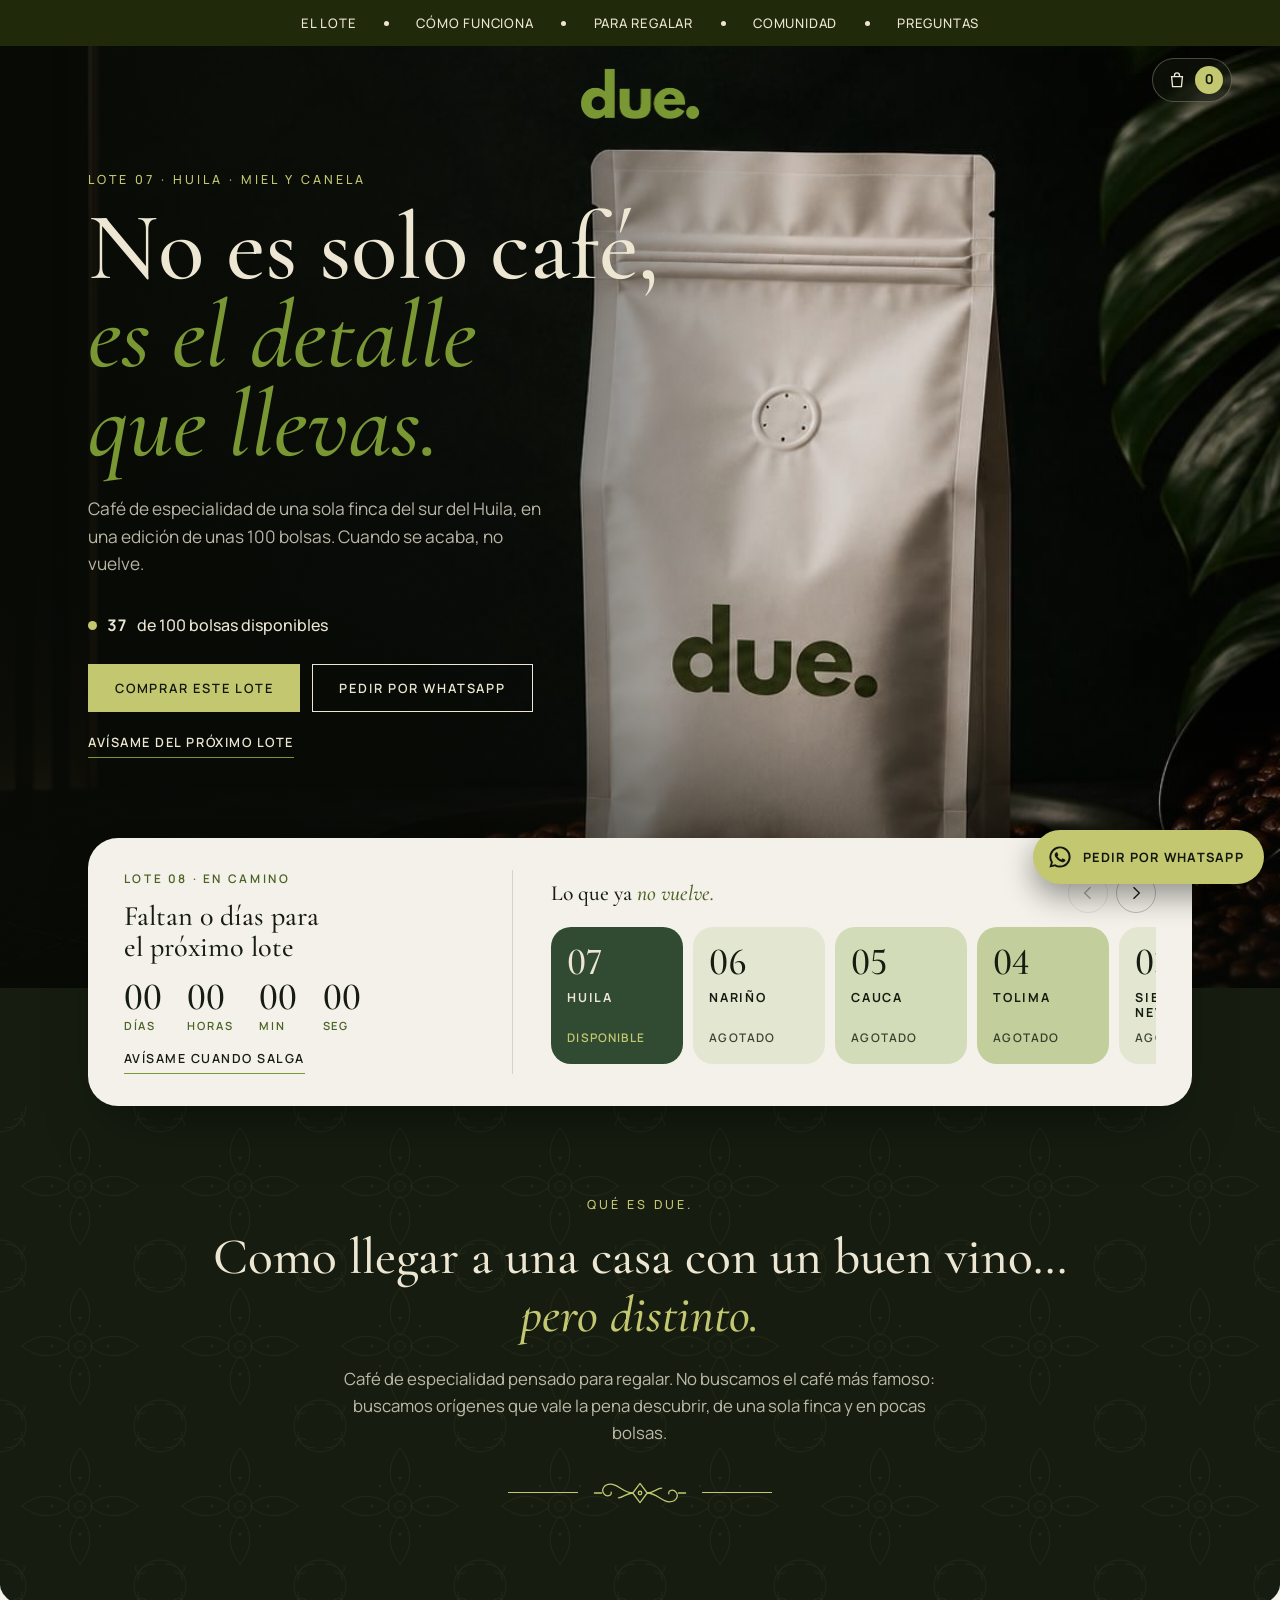
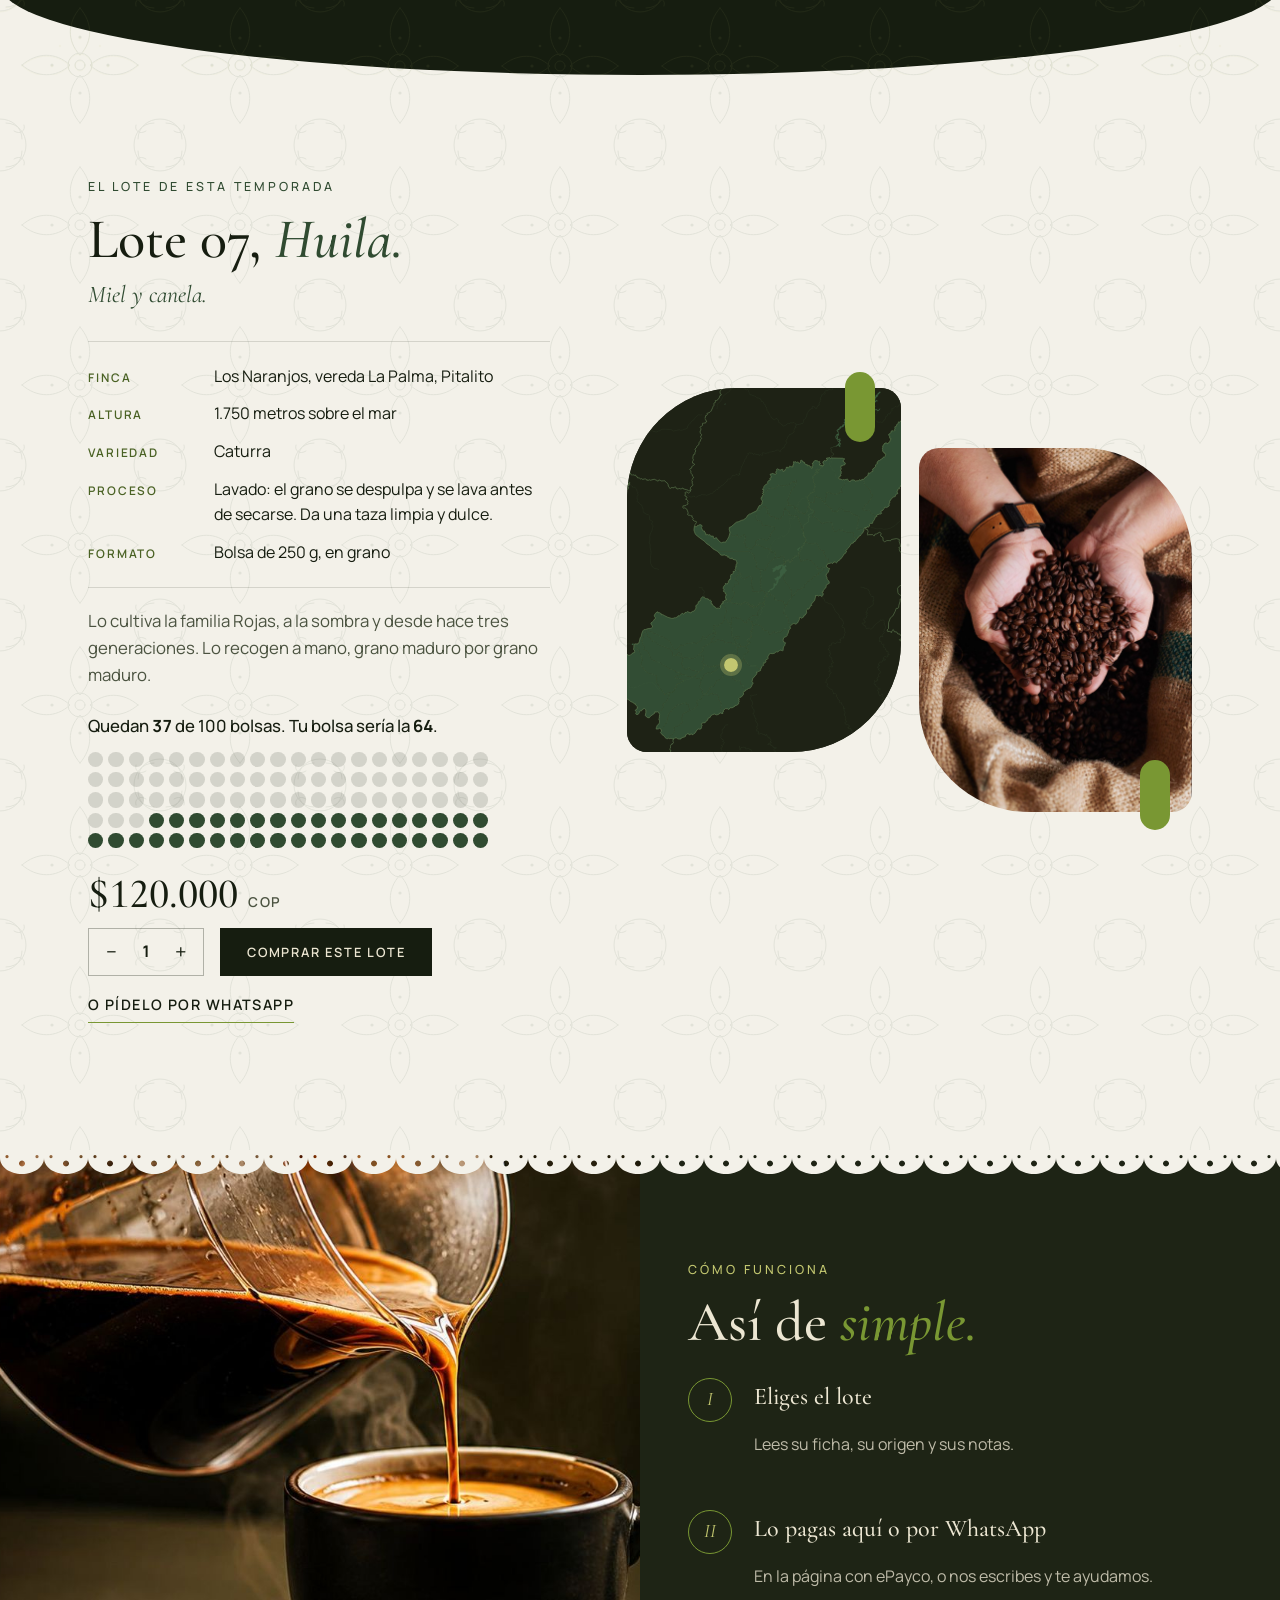
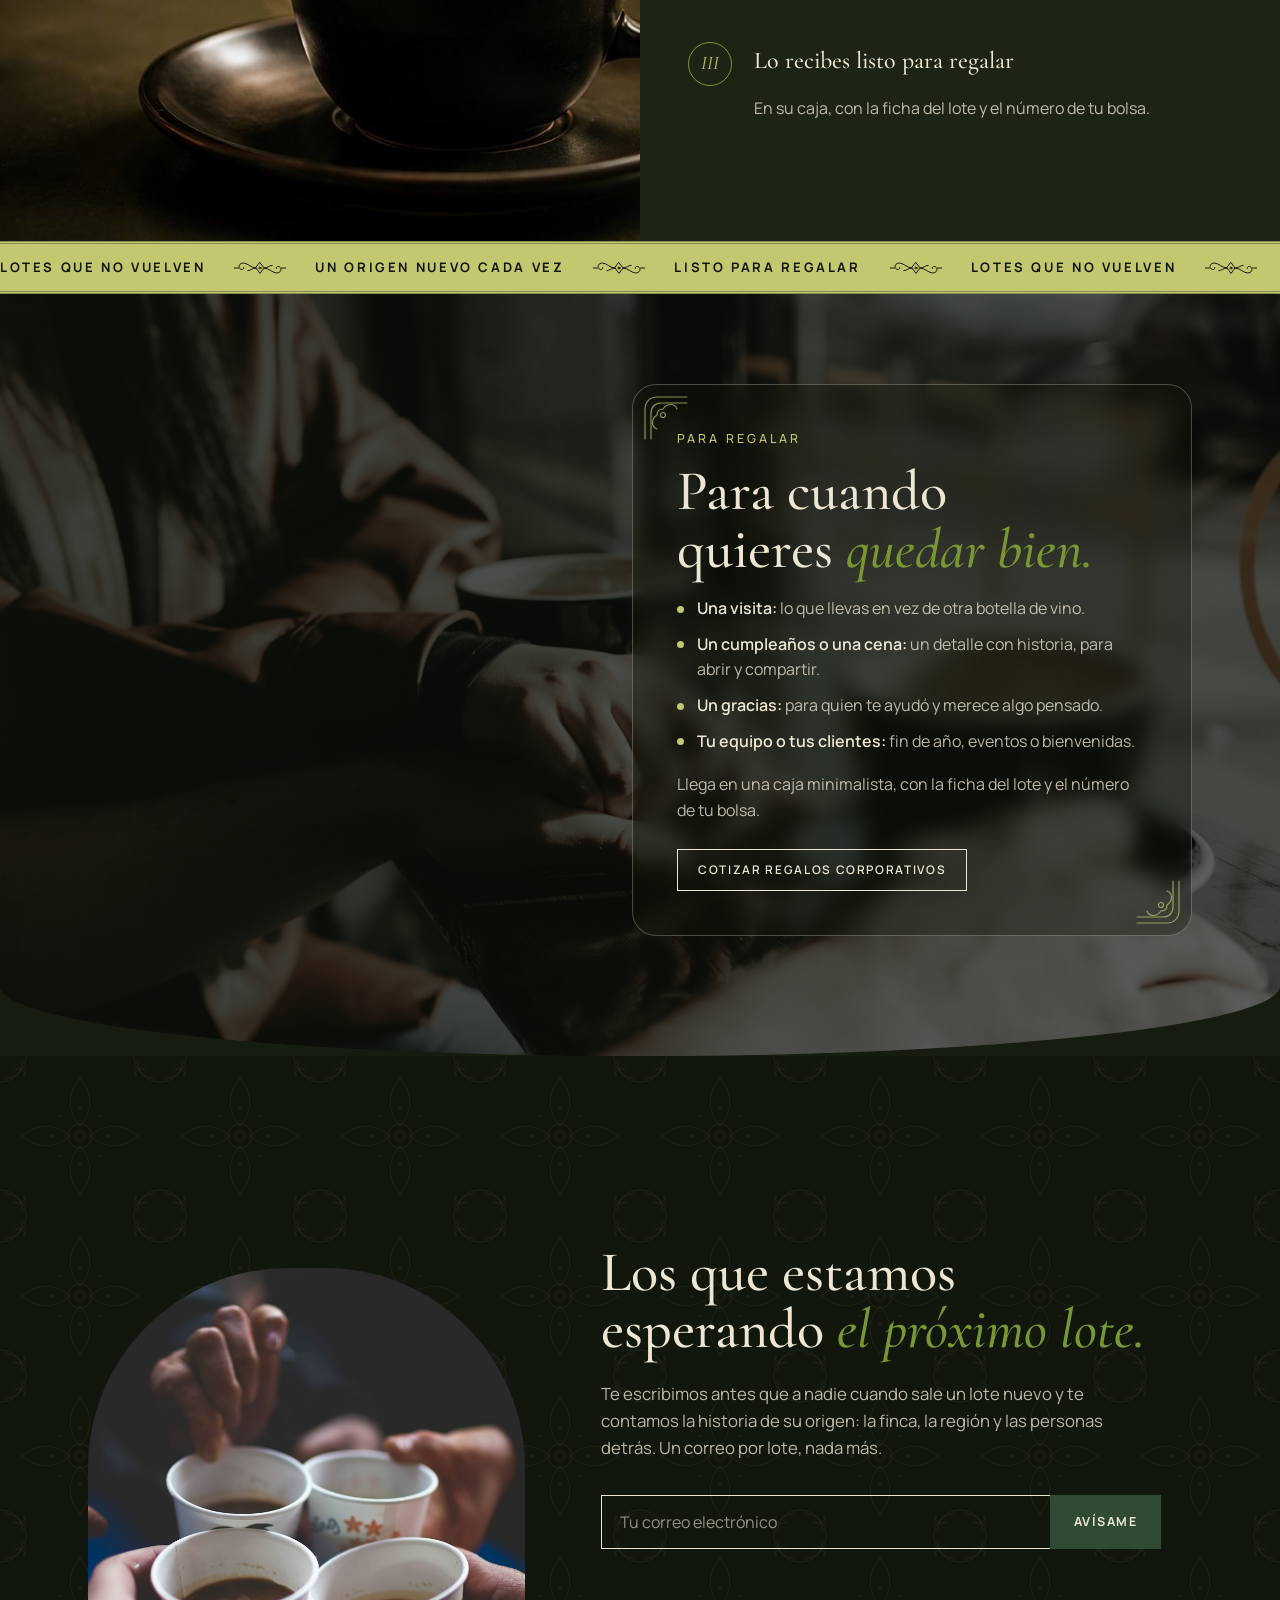
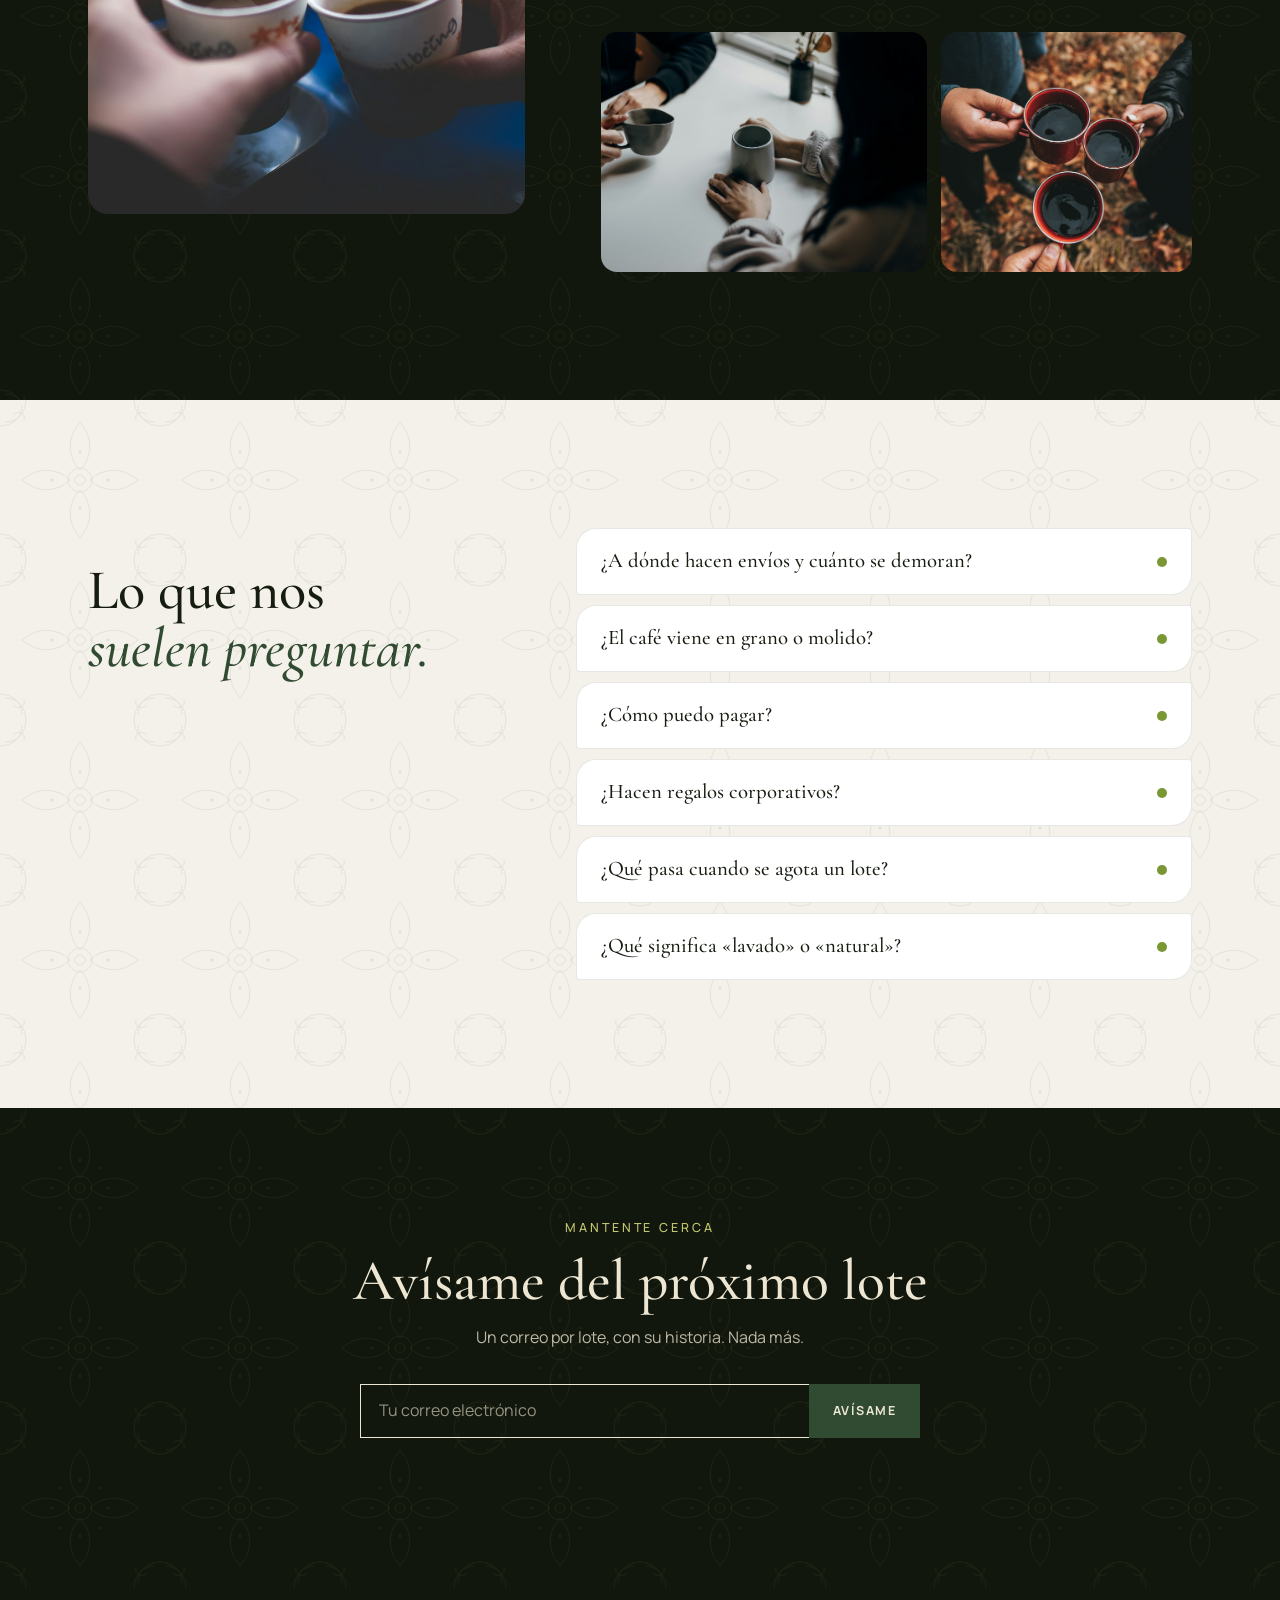
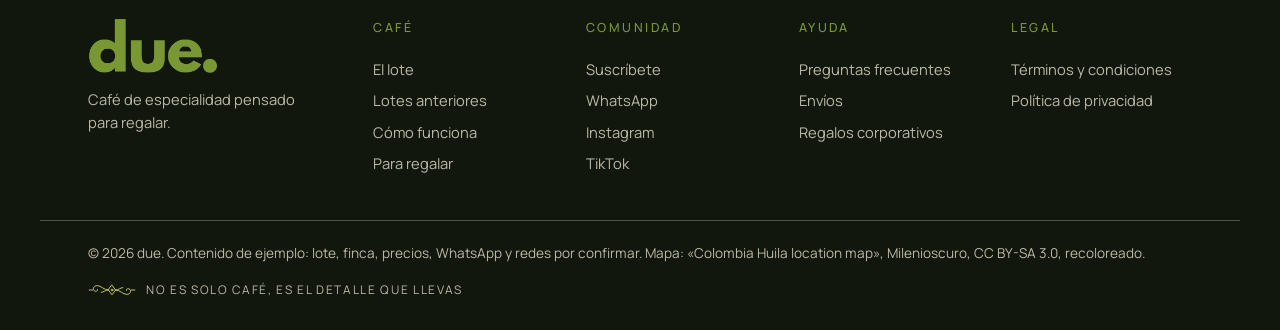
==== commit cf553a35: "Aplicar el brief a la versión club secreto conservando su estética Contenido, tono y acciones del br" ====
--- a/index.html
+++ b/index.html
@@ -3,8 +3,8 @@
 <head>
   <meta charset="utf-8">
   <meta name="viewport" content="width=device-width, initial-scale=1, viewport-fit=cover">
-  <title>due. — Café que se susurra</title>
-  <meta name="description" content="due. es un club de café de especialidad. Lotes únicos que se descubren entre pocos y se comparten en voz baja.">
+  <title>due. — No es solo café, es el detalle que llevas</title>
+  <meta name="description" content="due. es café de especialidad pensado para regalar: lotes de una sola finca, de unas 100 bolsas, que cuando se acaban no vuelven.">
   <meta name="theme-color" content="#202909">
   <link rel="icon" type="image/png" href="assets/logo-due-olive.png">
   <link rel="preconnect" href="https://fonts.googleapis.com">
@@ -13,6 +13,7 @@
   <link rel="preload" as="image" href="assets/club/bolsa-hero.jpg">
   <link rel="stylesheet" href="css/lace.css">
   <link rel="stylesheet" href="css/a.css">
+  <link rel="stylesheet" href="css/a-brief.css">
 </head>
 <body>
   <svg width="0" height="0" style="position:absolute" aria-hidden="true">
@@ -28,145 +29,208 @@
 
   <header class="top">
     <nav class="top__bar" aria-label="Principal">
-      <a href="#origen">El origen</a>
-      <a href="#ritual">El ritual</a>
-      <a href="#sociedad">La sociedad</a>
-      <a href="#suscripcion">Suscripción</a>
-      <a href="#contacto">Contacto</a>
+      <a href="#lote">El lote</a>
+      <a href="#como">Cómo funciona</a>
+      <a href="#regalar">Para regalar</a>
+      <a href="#comunidad">Comunidad</a>
+      <a href="#preguntas">Preguntas</a>
     </nav>
     <a href="#principal" class="top__logo" aria-label="due., inicio"><img src="assets/logo-due-lima.png" alt="" width="120" height="52"></a>
+    <button class="cart-btn" type="button" data-cart-open aria-label="Abrir tu bolsa, 0 productos">
+      <svg viewBox="0 0 24 24" aria-hidden="true"><path d="M5.5 8h13l-1.2 12H6.7L5.5 8Z"/><path d="M9 8V6.5a3 3 0 0 1 6 0V8"/></svg>
+      <span data-cart-count>0</span>
+    </button>
   </header>
 
   <main id="principal">
 
+    <!-- 1. Hero: el lote actual como protagonista -->
     <section class="hero" aria-labelledby="hero-t">
-      <img class="hero__img" src="assets/club/bolsa-hero.jpg" alt="Bolsa de café due. sobre una bandeja con granos, en un salón oscuro" fetchpriority="high">
+      <img class="hero__img" src="assets/club/bolsa-hero.jpg" alt="Bolsa de café due. del lote 07 sobre una bandeja con granos" fetchpriority="high">
       <div class="hero__veil" aria-hidden="true"></div>
       <div class="wrap hero__inner">
-        <p class="kicker">Solo para quienes saben</p>
-        <h1 class="hero__t" id="hero-t">Café que <em>se susurra</em></h1>
-        <p class="hero__p">Lotes únicos que no se anuncian en vitrinas. Se descubren entre pocos, se comparten en voz baja y, cuando se acaban, no vuelven.</p>
-        <a href="#contacto" class="btn btn--line">Solicitar invitación</a>
-      </div>
-    </section>
-
-    <section class="archive lace-bg lace-edge" id="archivo" aria-labelledby="archive-t">
-      <div class="wrap archive__head">
-        <div>
-          <p class="kicker">Archivo de lotes</p>
-          <h2 class="h2" id="archive-t">Lo que ya <em>no vuelve.</em></h2>
-        </div>
-        <div class="archive__side">
-          <p>Cada lote agotado queda aquí como una noche que ya pasó. El siguiente está en camino. <span class="sample">Lotes de ejemplo.</span></p>
-          <div class="rail-ctrl">
-            <button type="button" class="rail-btn" data-rail="-1" aria-label="Lotes anteriores"><svg viewBox="0 0 24 24" aria-hidden="true"><path d="M15 5l-7 7 7 7"/></svg></button>
-            <button type="button" class="rail-btn" data-rail="1" aria-label="Lotes siguientes"><svg viewBox="0 0 24 24" aria-hidden="true"><path d="M9 5l7 7-7 7"/></svg></button>
-          </div>
-        </div>
-      </div>
-      <div class="rail" data-rail-track tabindex="0" aria-label="Próximo lote y lotes anteriores">
-        <article class="plate plate--next">
-          <span class="plate__tag">En camino</span>
-          <p class="plate__n">Nº 08</p>
-          <h3>Origen por revelar</h3>
-          <p>Un natural de altura. Fruta de hueso y flor de azahar.</p>
-          <div class="countdown" data-countdown="2026-11-20T10:00:00-05:00">
-            <div><b data-cd="d">00</b><span>días</span></div>
-            <div><b data-cd="h">00</b><span>horas</span></div>
-            <div><b data-cd="m">00</b><span>min</span></div>
-          </div>
-          <a href="#contacto" class="plate__link">Pedir la contraseña</a>
-        </article>
-        <article class="plate plate--g1"><span class="plate__tag">Agotado</span><p class="plate__n">Nº 06</p><h3>Sidama, Etiopía</h3><p>Natural, heirloom. Arándano, bergamota, cacao.</p></article>
-        <article class="plate plate--g2"><span class="plate__tag">Agotado</span><p class="plate__n">Nº 05</p><h3>Volcán Barú, Panamá</h3><p>Lavado, geisha. Jazmín, melocotón, miel.</p></article>
-        <article class="plate plate--g3"><span class="plate__tag">Agotado</span><p class="plate__n">Nº 04</p><h3>Cajamarca, Perú</h3><p>Honey, caturra. Ciruela, caramelo, nuez.</p></article>
-        <article class="plate plate--g4"><span class="plate__tag">Agotado</span><p class="plate__n">Nº 03</p><h3>Nariño, Colombia</h3><p>Lavado, castillo. Naranja, panela, cacao.</p></article>
-      </div>
-    </section>
-
+        <p class="kicker">Lote 07 · Huila · Miel y canela</p>
+        <h1 class="hero__t" id="hero-t">No es solo café, <em>es el detalle<br>que llevas.</em></h1>
+        <p class="hero__p">Café de especialidad de una sola finca del sur del Huila, en una edición de unas 100 bolsas. Cuando se acaba, no vuelve.</p>
+        <p class="stock"><span class="stock__dot" aria-hidden="true"></span><b data-left>37</b> de 100 bolsas disponibles</p>
+        <div class="hero__actions">
+          <button type="button" class="btn btn--fill" data-add>Comprar este lote</button>
+          <a class="btn btn--line" data-wa="Hola, quiero el lote 07 de Huila" href="https://wa.me/573000000000" target="_blank" rel="noopener">Pedir por WhatsApp</a>
+        </div>
+        <a class="hero__notify" href="#comunidad">Avísame del próximo lote</a>
+      </div>
+    </section>
+
+    <!-- 2. Archivo de lotes: recuadro flotante entre el inicio y el concepto -->
+    <section class="lots-float" id="archivo" aria-labelledby="archive-t">
+      <div class="wrap">
+        <div class="float-card">
+          <div class="float-card__next">
+            <p class="float-card__kicker">Lote 08 · En camino</p>
+            <h2 class="float-card__t" id="archive-t">Faltan <span data-days-text>17 días</span> para el próximo lote</h2>
+            <div class="countdown countdown--float" data-countdown="2026-11-28T10:00:00-05:00" aria-label="Cuenta atrás para el lote 08">
+              <div><b data-cd="d">00</b><span>días</span></div>
+              <div><b data-cd="h">00</b><span>horas</span></div>
+              <div><b data-cd="m">00</b><span>min</span></div>
+              <div><b data-cd="s">00</b><span>seg</span></div>
+            </div>
+            <a href="#comunidad" class="float-card__link">Avísame cuando salga</a>
+          </div>
+          <div class="float-card__lots">
+            <div class="float-card__bar">
+              <p>Lo que ya <em>no vuelve.</em></p>
+              <div class="rail-ctrl">
+                <button type="button" class="rail-btn" data-rail="-1" aria-label="Lotes anteriores"><svg viewBox="0 0 24 24" aria-hidden="true"><path d="M15 5l-7 7 7 7"/></svg></button>
+                <button type="button" class="rail-btn" data-rail="1" aria-label="Más lotes"><svg viewBox="0 0 24 24" aria-hidden="true"><path d="M9 5l7 7-7 7"/></svg></button>
+              </div>
+            </div>
+            <div class="tiles" data-rail-track tabindex="0" aria-label="Lote actual y lotes anteriores">
+              <a class="tile tile--now" href="#lote"><span class="tile__n">07</span><span class="tile__name">Huila</span><span class="tile__state">Disponible</span></a>
+              <article class="tile tile--a"><span class="tile__n">06</span><span class="tile__name">Nariño</span><span class="tile__state">Agotado</span></article>
+              <article class="tile tile--b"><span class="tile__n">05</span><span class="tile__name">Cauca</span><span class="tile__state">Agotado</span></article>
+              <article class="tile tile--c"><span class="tile__n">04</span><span class="tile__name">Tolima</span><span class="tile__state">Agotado</span></article>
+              <article class="tile tile--a"><span class="tile__n">03</span><span class="tile__name">Sierra Nevada</span><span class="tile__state">Agotado</span></article>
+              <article class="tile tile--b"><span class="tile__n">02</span><span class="tile__name">Santander</span><span class="tile__state">Agotado</span></article>
+            </div>
+          </div>
+        </div>
+      </div>
+    </section>
+
+    <!-- 3. Concepto -->
     <section class="pact lace-bg" aria-labelledby="pact-t">
-      <p class="kicker kicker--center">Nuestro pacto</p>
-      <h2 class="pact__t" id="pact-t">Porque todo lo bueno se comparte… <em>con quien sabe guardarlo.</em></h2>
+      <p class="kicker kicker--center">Qué es due.</p>
+      <h2 class="pact__t" id="pact-t">Como llegar a una casa con un buen vino… <em>pero distinto.</em></h2>
+      <p class="pact__p">Café de especialidad pensado para regalar. No buscamos el café más famoso: buscamos orígenes que vale la pena descubrir, de una sola finca y en pocas bolsas.</p>
       <div class="ornament" aria-hidden="true"><span></span><svg class="floron" viewBox="0 0 120 40"><use href="#floron"/></svg><span></span></div>
     </section>
 
-    <section class="lot lace-bg lace-bg--light lace-edge" id="origen" aria-labelledby="lot-t">
+    <!-- 4. Lote actual: la ficha -->
+    <section class="lot lace-bg lace-bg--light lace-edge" id="lote" aria-labelledby="lot-t">
       <div class="wrap lot__inner">
         <div class="lot__copy">
           <p class="kicker kicker--dark">El lote de esta temporada</p>
-          <h2 class="h2 h2--dark" id="lot-t">Descubre lo que <em>pocos probarán.</em></h2>
-          <p>Lote Nº 07, Pitalito (Huila). Pink Bourbon lavado con notas de frambuesa, panela y jazmín. Bolsas numeradas que se reservan primero para los miembros.</p>
-          <a href="#suscripcion" class="link">Ver el lote</a>
+          <h2 class="h2 h2--dark" id="lot-t">Lote 07, <em>Huila.</em></h2>
+          <p class="lot__notes">Miel y canela.</p>
+          <dl class="ficha">
+            <div><dt>Finca</dt><dd>Los Naranjos, vereda La Palma, Pitalito</dd></div>
+            <div><dt>Altura</dt><dd>1.750 metros sobre el mar</dd></div>
+            <div><dt>Variedad</dt><dd>Caturra</dd></div>
+            <div><dt>Proceso</dt><dd>Lavado: el grano se despulpa y se lava antes de secarse. Da una taza limpia y dulce.</dd></div>
+            <div><dt>Formato</dt><dd>Bolsa de 250 g, en grano</dd></div>
+          </dl>
+          <p class="lot__story">Lo cultiva la familia Rojas, a la sombra y desde hace tres generaciones. Lo recogen a mano, grano maduro por grano maduro.</p>
+          <div class="count">
+            <p>Quedan <b data-left>37</b> de 100 bolsas. Tu bolsa sería la <b>64</b>.</p>
+            <div class="count__dots" data-dots aria-hidden="true"></div>
+          </div>
+          <div class="buy">
+            <p class="buy__price">$120.000 <span>COP</span></p>
+            <div class="qty" role="group" aria-label="Cantidad">
+              <button type="button" data-qty="-1" aria-label="Quitar una bolsa">−</button>
+              <output data-qty-val aria-live="polite">1</output>
+              <button type="button" data-qty="1" aria-label="Agregar una bolsa">+</button>
+            </div>
+            <button type="button" class="btn btn--dark" data-add>Comprar este lote</button>
+          </div>
+          <a class="link" data-wa="Hola, quiero el lote 07 de Huila" href="https://wa.me/573000000000" target="_blank" rel="noopener">O pídelo por WhatsApp</a>
         </div>
         <div class="lot__arches">
-          <figure class="arch arch--a"><img src="assets/club/tres-tazas.jpg" alt="Tres personas brindan con tazas de café" loading="lazy"><i class="pill pill--top" aria-hidden="true"></i></figure>
-          <figure class="arch arch--b"><img src="assets/club/manos-granos.jpg" alt="Manos sosteniendo granos de café tostado sobre un costal" loading="lazy"><i class="pill pill--bottom" aria-hidden="true"></i></figure>
-        </div>
-      </div>
-    </section>
-
-    <section class="ritual" id="ritual" aria-labelledby="ritual-t">
+          <figure class="arch arch--a arch--map"><img src="assets/origen/mapa-huila.svg" alt="Mapa del Huila con la ubicación aproximada de Pitalito" loading="lazy"><span class="map-pin" aria-hidden="true"></span><i class="pill pill--top" aria-hidden="true"></i></figure>
+          <figure class="arch arch--b"><img src="assets/club/manos-granos.jpg" alt="Manos sosteniendo granos de café tostado" loading="lazy"><i class="pill pill--bottom" aria-hidden="true"></i></figure>
+        </div>
+      </div>
+    </section>
+
+    <!-- 5. Cómo funciona -->
+    <section class="ritual" id="como" aria-labelledby="ritual-t">
       <figure class="ritual__img"><img src="assets/club/vertido.jpg" alt="Café filtrado vertido en una taza negra" loading="lazy"></figure>
       <div class="ritual__copy">
-        <p class="kicker">Experiencias</p>
-        <h2 class="h2" id="ritual-t">Rituales que se guardan <em>entre pocos</em></h2>
-        <p>Catas a puerta cerrada, recetas que no se publican y una contraseña nueva con cada lote. Lo que pasa en la mesa, se queda en la mesa.</p>
-        <a href="#sociedad" class="btn btn--line btn--sm">Explorar el ritual</a>
+        <p class="kicker">Cómo funciona</p>
+        <h2 class="h2" id="ritual-t">Así de <em>simple.</em></h2>
+        <ol class="steps">
+          <li><span>I</span><div><h3>Eliges el lote</h3><p>Lees su ficha, su origen y sus notas.</p></div></li>
+          <li><span>II</span><div><h3>Lo pagas aquí o por WhatsApp</h3><p>En la página con ePayco, o nos escribes y te ayudamos.</p></div></li>
+          <li><span>III</span><div><h3>Lo recibes listo para regalar</h3><p>En su caja, con la ficha del lote y el número de tu bolsa.</p></div></li>
+        </ol>
       </div>
     </section>
 
     <div class="band" aria-hidden="true">
       <div class="band__track">
-        <span>Solo por invitación</span><svg class="floron" viewBox="0 0 120 40"><use href="#floron"/></svg><span>Lotes que no vuelven</span><svg class="floron" viewBox="0 0 120 40"><use href="#floron"/></svg><span>Lo que pasa en la mesa, se queda en la mesa</span><svg class="floron" viewBox="0 0 120 40"><use href="#floron"/></svg>
-        <span>Solo por invitación</span><svg class="floron" viewBox="0 0 120 40"><use href="#floron"/></svg><span>Lotes que no vuelven</span><svg class="floron" viewBox="0 0 120 40"><use href="#floron"/></svg><span>Lo que pasa en la mesa, se queda en la mesa</span><svg class="floron" viewBox="0 0 120 40"><use href="#floron"/></svg>
+        <span>Lotes que no vuelven</span><svg class="floron" viewBox="0 0 120 40"><use href="#floron"/></svg><span>Un origen nuevo cada vez</span><svg class="floron" viewBox="0 0 120 40"><use href="#floron"/></svg><span>Listo para regalar</span><svg class="floron" viewBox="0 0 120 40"><use href="#floron"/></svg>
+        <span>Lotes que no vuelven</span><svg class="floron" viewBox="0 0 120 40"><use href="#floron"/></svg><span>Un origen nuevo cada vez</span><svg class="floron" viewBox="0 0 120 40"><use href="#floron"/></svg><span>Listo para regalar</span><svg class="floron" viewBox="0 0 120 40"><use href="#floron"/></svg>
       </div>
     </div>
 
-    <section class="origin" aria-labelledby="origin-t">
-      <img class="origin__bg" src="assets/club/montana.jpg" alt="" loading="lazy">
+    <!-- 6. Para regalar -->
+    <section class="origin" id="regalar" aria-labelledby="origin-t">
+      <img class="origin__bg" src="assets/club/ventana.jpg" alt="" loading="lazy">
       <div class="wrap origin__inner">
         <div class="glass lace-corners">
-          <p class="kicker">De dónde viene</p>
-          <h2 class="h2" id="origin-t">Historias que comienzan en <em>origen.</em></h2>
-          <p>Trabajamos de la mano con productores que cuidan la tierra. Su nombre está en cada bolsa; el resto lo cuentan en la mesa.</p>
-          <a href="#sociedad" class="btn btn--line btn--sm">Conocer más</a>
-        </div>
-      </div>
-    </section>
-
-    <section class="society lace-bg" id="sociedad" aria-labelledby="soc-t">
+          <p class="kicker">Para regalar</p>
+          <h2 class="h2" id="origin-t">Para cuando quieres <em>quedar bien.</em></h2>
+          <ul class="occasions">
+            <li><b>Una visita:</b> lo que llevas en vez de otra botella de vino.</li>
+            <li><b>Un cumpleaños o una cena:</b> un detalle con historia, para abrir y compartir.</li>
+            <li><b>Un gracias:</b> para quien te ayudó y merece algo pensado.</li>
+            <li><b>Tu equipo o tus clientes:</b> fin de año, eventos o bienvenidas.</li>
+          </ul>
+          <p>Llega en una caja minimalista, con la ficha del lote y el número de tu bolsa.</p>
+          <a class="btn btn--line btn--sm" data-wa="Hola, quiero cotizar regalos corporativos de due." href="https://wa.me/573000000000" target="_blank" rel="noopener">Cotizar regalos corporativos</a>
+        </div>
+      </div>
+    </section>
+
+    <!-- 7. Comunidad -->
+    <section class="society lace-bg" id="comunidad" aria-labelledby="soc-t">
       <div class="wrap society__inner">
         <figure class="society__portrait"><img src="assets/club/brindis.jpg" alt="Varias manos juntan vasos de café en un brindis" loading="lazy"></figure>
         <div class="society__copy">
-          <p class="kicker">La sociedad</p>
-          <h2 class="h2" id="soc-t">Una mesa para quienes <em>saben de café.</em></h2>
-          <p>Aquí nadie pregunta quién eres afuera. Te reconocemos por lo que sirves, por lo que compartes y por lo que guardas. Cada lote es una noche distinta; cada miembro, una silla en la mesa.</p>
+          <p class="kicker">Comunidad</p>
+          <h2 class="h2" id="soc-t">Los que estamos esperando <em>el próximo lote.</em></h2>
+          <p>Te escribimos antes que a nadie cuando sale un lote nuevo y te contamos la historia de su origen: la finca, la región y las personas detrás. Un correo por lote, nada más.</p>
+          <form class="news__form news__form--left" data-join novalidate>
+            <label class="sr-only" for="mail-c">Tu correo electrónico</label>
+            <input id="mail-c" type="email" placeholder="Tu correo electrónico" autocomplete="email" required>
+            <button type="submit">Avísame</button>
+          </form>
+          <p class="news__msg news__msg--left" role="status" data-join-msg></p>
           <div class="society__pair">
-            <figure><img src="assets/club/ventana.jpg" alt="Dos personas comparten café junto a una ventana" loading="lazy"></figure>
             <figure><img src="assets/club/conversacion.jpg" alt="Dos personas conversan con sus tazas de café sobre la mesa" loading="lazy"></figure>
-          </div>
-        </div>
-      </div>
-    </section>
-
-    <section class="sub" id="suscripcion" aria-labelledby="sub-t">
-      <div class="sub__copy">
-        <p class="kicker">Suscripción</p>
-        <h2 class="h2" id="sub-t">Café que te acompaña <em>mes tras mes</em></h2>
-        <p>Tu bolsa de cada lote reservada antes de que exista para los demás, con su ficha numerada y la contraseña de la próxima cata.</p>
-        <a href="#contacto" class="btn btn--line btn--sm">Conocer la suscripción</a>
-      </div>
-      <figure class="sub__img"><img src="assets/club/bolsa-taza.jpg" alt="Bolsa de café due. junto a una taza de café negro y granos" loading="lazy"></figure>
-    </section>
-
+            <figure><img src="assets/club/tres-tazas.jpg" alt="Tres personas brindan con tazas de café" loading="lazy"></figure>
+          </div>
+        </div>
+      </div>
+    </section>
+
+    <!-- 8. Preguntas frecuentes -->
+    <section class="faq lace-bg lace-bg--light" id="preguntas" aria-labelledby="faq-t">
+      <div class="wrap faq__inner">
+        <div>
+          <p class="kicker kicker--dark">Preguntas frecuentes</p>
+          <h2 class="h2 h2--dark" id="faq-t">Lo que nos <em>suelen preguntar.</em></h2>
+        </div>
+        <div class="faq__list">
+          <details><summary>¿A dónde hacen envíos y cuánto se demoran?</summary><p>Estamos definiendo la cobertura, los costos y los tiempos. Mientras tanto, escríbenos por WhatsApp y te contamos si llegamos a tu ciudad.</p></details>
+          <details><summary>¿El café viene en grano o molido?</summary><p>En grano, para que conserve mejor su aroma. Si lo necesitas molido, pregúntanos por WhatsApp antes de pedirlo.</p></details>
+          <details><summary>¿Cómo puedo pagar?</summary><p>En la página pagas con ePayco, que acepta tarjetas y otros medios de pago en Colombia. Si prefieres, pide por WhatsApp y te enviamos las opciones.</p></details>
+          <details><summary>¿Hacen regalos corporativos?</summary><p>Sí: fin de año, eventos o bienvenidas de tu equipo. Escríbenos por WhatsApp con la cantidad y la fecha.</p></details>
+          <details><summary>¿Qué pasa cuando se agota un lote?</summary><p>No vuelve. Pasa al archivo y preparamos el siguiente, de otro origen. Si te suscribes, te avisamos antes que a nadie.</p></details>
+          <details><summary>¿Qué significa «lavado» o «natural»?</summary><p>Es cómo se seca el grano después de cosecharlo. Lavado: se le quita la pulpa con agua y la taza es limpia y brillante. Natural: se seca con la fruta y la taza es más dulce y frutal.</p></details>
+        </div>
+      </div>
+    </section>
+
+    <!-- Suscripción de cierre -->
     <section class="news lace-bg" id="contacto" aria-labelledby="news-t">
       <p class="kicker kicker--center">Mantente cerca</p>
-      <h2 class="h2 news__t" id="news-t">Recibe la contraseña</h2>
-      <p class="news__p">El próximo lote llega primero a quien está en la lista.</p>
+      <h2 class="h2 news__t" id="news-t">Avísame del próximo lote</h2>
+      <p class="news__p">Un correo por lote, con su historia. Nada más.</p>
       <form class="news__form" data-join novalidate>
         <label class="sr-only" for="mail-a">Tu correo electrónico</label>
         <input id="mail-a" type="email" placeholder="Tu correo electrónico" autocomplete="email" required>
-        <button type="submit">Entrar a la lista</button>
+        <button type="submit">Avísame</button>
       </form>
       <p class="news__msg" role="status" data-join-msg></p>
     </section>
@@ -176,19 +240,60 @@
     <div class="wrap foot__inner">
       <div class="foot__brand">
         <img src="assets/logo-due-lima.png" alt="due." width="130" height="56">
-        <p>Café de especialidad para quienes saben guardar un secreto.</p>
-      </div>
-      <div><h3>Café</h3><a href="#origen">El lote</a><a href="#suscripcion">Suscripción</a><a href="#ritual">Experiencias</a><a href="#archivo">Archivo</a></div>
-      <div><h3>Sobre due.</h3><a href="#sociedad">La sociedad</a><a href="#origen">Origen</a><a href="#ritual">Proceso</a></div>
-      <div><h3>Ayuda</h3><a href="#">Preguntas frecuentes</a><a href="#">Envíos en Colombia</a><a href="#contacto">Contacto</a></div>
+        <p>Café de especialidad pensado para regalar.</p>
+      </div>
+      <div><h3>Café</h3><a href="#lote">El lote</a><a href="#archivo">Lotes anteriores</a><a href="#como">Cómo funciona</a><a href="#regalar">Para regalar</a></div>
+      <div><h3>Comunidad</h3><a href="#comunidad">Suscríbete</a><a data-wa="Hola, tengo una pregunta sobre due." href="https://wa.me/573000000000" target="_blank" rel="noopener">WhatsApp</a><a href="https://instagram.com/" target="_blank" rel="noopener">Instagram</a><a href="https://tiktok.com/" target="_blank" rel="noopener">TikTok</a></div>
+      <div><h3>Ayuda</h3><a href="#preguntas">Preguntas frecuentes</a><a href="#preguntas">Envíos</a><a href="#regalar">Regalos corporativos</a></div>
       <div><h3>Legal</h3><a href="#">Términos y condiciones</a><a href="#">Política de privacidad</a></div>
     </div>
     <div class="wrap foot__base">
-      <p>© 2026 due. Contenido de ejemplo.</p>
-      <p class="foot__sign"><svg class="floron" viewBox="0 0 120 40" aria-hidden="true"><use href="#floron"/></svg> Lo que pasa en la mesa, se queda en la mesa</p>
+      <p>© 2026 due. Contenido de ejemplo: lote, finca, precios, WhatsApp y redes por confirmar. Mapa: «Colombia Huila location map», Milenioscuro, CC BY-SA 3.0, recoloreado.</p>
+      <p class="foot__sign"><svg class="floron" viewBox="0 0 120 40" aria-hidden="true"><use href="#floron"/></svg> No es solo café, es el detalle que llevas</p>
     </div>
   </footer>
 
-  <script src="js/club.js"></script>
+  <!-- WhatsApp siempre visible -->
+  <a class="wa-float" data-wa="Hola, quiero el lote 07 de Huila" href="https://wa.me/573000000000" target="_blank" rel="noopener" aria-label="Pedir por WhatsApp">
+    <svg viewBox="0 0 32 32" aria-hidden="true"><path d="M16 3a13 13 0 0 0-11.2 19.6L3 29l6.6-1.7A13 13 0 1 0 16 3Zm0 23.6a10.6 10.6 0 0 1-5.4-1.5l-.4-.2-3.9 1 1-3.8-.3-.4A10.6 10.6 0 1 1 16 26.6Zm5.8-7.9c-.3-.2-1.9-.9-2.2-1s-.5-.2-.7.2-.8 1-1 1.2-.4.2-.7.1a8.7 8.7 0 0 1-4.3-3.8c-.3-.6.3-.5.9-1.7.1-.2 0-.4 0-.5l-1-2.4c-.3-.6-.5-.5-.7-.5h-.6a1.2 1.2 0 0 0-.9.4 3.6 3.6 0 0 0-1.1 2.7 6.4 6.4 0 0 0 1.3 3.3 14.3 14.3 0 0 0 5.6 4.9c2 .9 2.8.9 3.8.8a3.3 3.3 0 0 0 2.2-1.5 2.7 2.7 0 0 0 .2-1.5c-.1-.1-.3-.2-.6-.3Z"/></svg>
+    <span>Pedir por WhatsApp</span>
+  </a>
+
+  <!-- La bolsa de compra -->
+  <div class="cart" data-cart hidden>
+    <div class="cart__scrim" data-cart-close></div>
+    <aside class="cart__panel" role="dialog" aria-modal="true" aria-labelledby="cart-t">
+      <div class="cart__head">
+        <h2 id="cart-t">Tu bolsa</h2>
+        <button type="button" class="cart__x" data-cart-close aria-label="Cerrar tu bolsa"><svg viewBox="0 0 24 24" aria-hidden="true"><path d="M6 6l12 12M18 6 6 18"/></svg></button>
+      </div>
+      <div class="cart__empty" data-cart-empty>
+        <p>Tu bolsa está vacía.</p>
+        <button type="button" class="btn btn--dark" data-add>Agregar el lote 07</button>
+      </div>
+      <div class="cart__item" data-cart-item hidden>
+        <img src="assets/landing/due-bag.png" alt="" width="650" height="1130">
+        <div>
+          <p class="cart__name">Lote 07, Huila</p>
+          <p class="cart__meta">Miel y canela · 250 g en grano</p>
+          <div class="qty qty--sm" role="group" aria-label="Cantidad en tu bolsa">
+            <button type="button" data-cart-qty="-1" aria-label="Quitar una bolsa">−</button>
+            <output data-cart-qty-val>1</output>
+            <button type="button" data-cart-qty="1" aria-label="Agregar una bolsa">+</button>
+          </div>
+        </div>
+        <p class="cart__line" data-cart-line>$120.000</p>
+      </div>
+      <div class="cart__foot" data-cart-foot hidden>
+        <p class="cart__total"><span>Total</span><b data-cart-total>$120.000</b></p>
+        <p class="cart__note">El envío se calcula al pagar.</p>
+        <button type="button" class="btn btn--dark btn--block" data-checkout>Pagar con ePayco</button>
+        <a class="btn btn--outline-dark btn--block" data-cart-wa href="https://wa.me/573000000000" target="_blank" rel="noopener">Prefiero pedir por WhatsApp</a>
+        <p class="cart__msg" role="status" data-checkout-msg></p>
+      </div>
+    </aside>
+  </div>
+
+  <script src="js/a-brief.js"></script>
 </body>
 </html>
--- a/css/a.css
+++ b/css/a.css
@@ -228,6 +228,3 @@
 
 .lot { --edge: var(--paper); }
 .ritual__copy { padding-top: calc(clamp(56px, 7vw, 96px) + 20px); }
-
-/* Archivo de lotes justo debajo del inicio: el pacto sigue sin doble espacio */
-.archive + .pact { padding-top: clamp(24px, 3vw, 40px); }
--- a/css/a-brief.css
+++ b/css/a-brief.css
@@ -0,0 +1,183 @@
+/* due. — Versión club secreto con el brief del 10 de noviembre.
+   Conserva la estética de a.css (serif, encaje, arcos, verdes) y suma lo que pide el brief:
+   compra, WhatsApp siempre visible, ficha del lote, cómo funciona, para regalar, comunidad y preguntas. */
+
+[hidden] { display: none !important; }
+:root { --olive-ink: #4A6224; --float-overlap: clamp(110px, 12vw, 150px); }
+
+/* ---------- Botones nuevos, con el mismo gesto de la versión A ---------- */
+.btn--fill { background: var(--lime); border-color: var(--lime); color: var(--night); }
+.btn--dark { background: var(--forest); border-color: var(--forest); color: var(--cream); }
+.btn--outline-dark { border-color: var(--ink); color: var(--ink); }
+.btn--block { width: 100%; }
+@media (hover: hover) and (pointer: fine) {
+  .btn--fill:hover { background: var(--cream); border-color: var(--cream); }
+  .btn--dark:hover { background: var(--bottle); border-color: var(--bottle); }
+  .btn--outline-dark:hover { background: var(--ink); color: var(--cream); }
+}
+
+/* ---------- Encabezado: bolsa de compra ---------- */
+.cart-btn { position: absolute; top: 58px; right: var(--gut); display: inline-flex; align-items: center; gap: 8px; min-height: 44px; padding: 0 8px 0 14px; border: 1px solid var(--line); border-radius: 999px; background: rgba(18, 23, 13, .6); color: var(--cream); cursor: pointer; transition: transform 160ms var(--ease), background-color 200ms ease; }
+.cart-btn svg { width: 20px; height: 20px; fill: none; stroke: currentColor; stroke-width: 1.6; }
+.cart-btn span { min-width: 28px; height: 28px; display: grid; place-items: center; border-radius: 999px; background: var(--lime); color: var(--night); font-size: .85rem; font-weight: 700; font-variant-numeric: tabular-nums; }
+.cart-btn span.bump { animation: bump 420ms var(--ease); }
+.cart-btn:active { transform: scale(.97); }
+@keyframes bump { 40% { transform: scale(1.25); } }
+
+/* ---------- Hero ---------- */
+.hero__inner { padding-bottom: calc(var(--float-overlap) + 80px); }
+.hero__t { max-width: 9em; }
+.stock { display: inline-flex; align-items: center; gap: 10px; margin: -12px 0 26px; font-weight: 500; color: var(--cream); }
+.stock b { font-weight: 700; font-variant-numeric: tabular-nums; }
+.stock__dot { position: relative; width: 9px; height: 9px; border-radius: 50%; background: var(--lime); }
+.stock__dot::after { content: ""; position: absolute; inset: 0; border-radius: 50%; background: var(--lime); opacity: 0; }
+.hero__actions { display: flex; flex-wrap: wrap; gap: 12px; }
+.hero__notify { display: inline-block; margin-top: 20px; padding-bottom: 4px; border-bottom: 1px solid var(--olive); font-size: .8rem; font-weight: 600; letter-spacing: .12em; text-transform: uppercase; color: var(--cream); }
+
+/* ---------- Archivo de lotes: recuadro flotante ---------- */
+.lots-float { position: relative; z-index: 5; margin-top: calc(-1 * var(--float-overlap)); }
+.float-card { display: grid; grid-template-columns: minmax(0, .9fr) minmax(0, 1.4fr); gap: clamp(20px, 3vw, 40px); align-items: center; padding: clamp(22px, 2.6vw, 32px) clamp(22px, 2.8vw, 36px); border-radius: 30px; background: var(--paper); color: var(--ink); box-shadow: 0 30px 60px -24px rgba(0, 0, 0, .55); }
+.float-card__next { display: grid; gap: 12px; padding-right: clamp(16px, 2.6vw, 36px); border-right: 1px solid rgba(22, 29, 16, .14); }
+.float-card__kicker { margin: 0; font-size: .74rem; font-weight: 600; letter-spacing: .22em; text-transform: uppercase; color: var(--olive-ink); }
+.float-card__t { margin: 0; font-family: var(--serif); font-weight: 500; font-size: clamp(1.5rem, 2.2vw, 1.9rem); line-height: 1.1; color: var(--ink); text-wrap: balance; }
+.countdown--float { margin: 4px 0 2px; gap: clamp(14px, 2vw, 26px); }
+.countdown--float b { font-size: clamp(2rem, 3vw, 2.6rem); color: var(--ink); }
+.countdown--float span { font-size: .7rem; font-weight: 600; letter-spacing: .16em; text-transform: uppercase; color: var(--olive-ink); }
+.float-card__link { justify-self: start; padding-bottom: 4px; border-bottom: 1px solid var(--olive); font-size: .78rem; font-weight: 600; letter-spacing: .12em; text-transform: uppercase; color: var(--ink); }
+.float-card__lots { display: grid; gap: 14px; min-width: 0; }
+.float-card__bar { display: flex; justify-content: space-between; align-items: center; gap: 12px; }
+.float-card__bar p { margin: 0; font-family: var(--serif); font-weight: 500; font-size: 1.35rem; color: var(--ink); }
+.float-card__bar em { color: var(--olive-ink); }
+.float-card .rail-btn { width: 40px; height: 40px; border-color: rgba(22, 29, 16, .25); color: var(--ink); }
+@media (hover: hover) and (pointer: fine) { .float-card .rail-btn:not(:disabled):hover { background: var(--ink); color: var(--cream); } }
+.tiles { display: grid; grid-auto-flow: column; grid-auto-columns: 132px; gap: 10px; overflow-x: auto; overscroll-behavior-x: contain; scroll-snap-type: x mandatory; padding-bottom: 6px; scrollbar-width: thin; scrollbar-color: var(--bottle) transparent; }
+.tile { scroll-snap-align: start; display: flex; flex-direction: column; min-height: 136px; padding: 16px; border-radius: 20px; color: var(--ink); transition: transform 200ms var(--ease); }
+.tile__n { font-family: var(--serif); font-weight: 500; font-size: 2.4rem; line-height: 1; font-variant-numeric: lining-nums; }
+.tile__name { margin-top: 8px; font-size: .78rem; font-weight: 700; letter-spacing: .14em; text-transform: uppercase; line-height: 1.25; }
+.tile__state { margin-top: auto; padding-top: 8px; font-size: .74rem; font-weight: 600; letter-spacing: .1em; text-transform: uppercase; opacity: .8; }
+.tile--a { background: #E3E7D2; }
+.tile--b { background: #D3DCB8; }
+.tile--c { background: #C2CE9C; }
+.tile--now { background: var(--bottle); color: var(--cream); }
+.tile--now .tile__state { opacity: 1; color: var(--lime); }
+@media (hover: hover) and (pointer: fine) { .tile--now:hover { transform: translateY(-3px); } }
+.pact { padding-top: clamp(64px, 7vw, 96px); }
+.pact__p { max-width: 36em; margin: 22px auto 0; color: var(--cream-2); font-size: 1.05rem; }
+
+/* ---------- Lote actual: la ficha ---------- */
+.lot .lot__copy p.lot__notes { margin: 8px 0 0; font-family: var(--serif); font-style: italic; font-size: 1.5rem; color: var(--bottle); }
+.ficha { display: grid; gap: 12px; margin: 26px 0 0; padding: 22px 0; border-block: 1px solid rgba(22, 29, 16, .14); }
+.ficha div { display: grid; grid-template-columns: 7em 1fr; gap: 14px; align-items: baseline; }
+.ficha dt { font-size: .74rem; font-weight: 600; letter-spacing: .16em; text-transform: uppercase; color: var(--olive-ink); }
+.ficha dd { margin: 0; color: var(--ink); }
+.lot .lot__copy p.lot__story { margin: 20px 0 0; max-width: 32em; color: var(--ink-2); }
+.count { margin-top: 24px; }
+.lot .lot__copy .count p { margin: 0; font-weight: 500; color: var(--ink); }
+.count b { font-weight: 700; font-variant-numeric: tabular-nums; }
+.count__dots { display: grid; grid-template-columns: repeat(20, 1fr); gap: 5px; max-width: 400px; margin-top: 12px; }
+.count__dots i { aspect-ratio: 1; border-radius: 50%; background: rgba(22, 29, 16, .14); }
+.count__dots i.is-free { background: var(--bottle); }
+.buy { display: flex; flex-wrap: wrap; align-items: center; gap: 12px 16px; margin: 26px 0 16px; }
+.lot .lot__copy p.buy__price { flex-basis: 100%; margin: 0; font-family: var(--serif); font-weight: 500; font-size: 2.6rem; line-height: 1; color: var(--ink); font-variant-numeric: lining-nums tabular-nums; }
+.buy__price span { font-family: var(--sans); font-size: .85rem; font-weight: 600; letter-spacing: .12em; color: var(--ink-2); }
+.qty { display: inline-flex; align-items: center; min-height: 48px; border: 1px solid rgba(22, 29, 16, .3); }
+.qty button { width: 44px; height: 46px; border: 0; background: transparent; font-size: 1.25rem; color: var(--ink); cursor: pointer; transition: background-color 200ms ease; }
+.qty output { min-width: 26px; text-align: center; font-weight: 700; color: var(--ink); font-variant-numeric: tabular-nums; }
+@media (hover: hover) and (pointer: fine) { .qty button:hover { background: rgba(22, 29, 16, .08); } }
+.arch--map img { background: #1F2316; object-fit: cover; object-position: 40% 70%; }
+.arch--map { position: relative; }
+.map-pin { position: absolute; left: 38%; top: 76%; width: 14px; height: 14px; margin: -7px 0 0 -7px; border-radius: 50%; background: var(--lime); outline: 4px solid rgba(195, 199, 112, .3); }
+
+/* ---------- Cómo funciona ---------- */
+.steps { display: grid; gap: 22px; margin: 26px 0 0; padding: 0; list-style: none; }
+.steps li { display: grid; grid-template-columns: 52px 1fr; gap: 14px; align-items: start; }
+.steps span { display: grid; place-items: center; width: 44px; height: 44px; border: 1px solid var(--olive); border-radius: 50%; font-family: var(--serif); font-style: italic; font-size: 1.2rem; color: var(--lime); }
+.steps h3 { margin: 6px 0 4px; font-family: var(--serif); font-weight: 500; font-size: 1.5rem; line-height: 1.1; }
+.steps p { margin: 0; color: var(--cream-2); }
+
+/* ---------- Para regalar ---------- */
+.occasions { display: grid; gap: 10px; margin: 18px 0 0; padding: 0; list-style: none; }
+.occasions li { position: relative; padding-left: 20px; color: var(--cream-2); }
+.occasions li::before { content: ""; position: absolute; left: 0; top: .6em; width: 7px; height: 7px; border-radius: 50%; background: var(--lime); }
+.occasions b { color: var(--cream); font-weight: 600; }
+
+/* ---------- Comunidad ---------- */
+.news__form--left { margin: 0; }
+.news__msg--left { text-align: left; margin-bottom: 26px; }
+
+/* ---------- Preguntas ---------- */
+.faq { padding: clamp(90px, 10vw, 130px) 0; background: var(--paper); color: var(--ink); }
+.faq__inner { display: grid; grid-template-columns: .8fr 1.2fr; gap: clamp(32px, 6vw, 80px); align-items: start; }
+.faq__list { display: grid; gap: 10px; }
+.faq details { border-radius: 20px 4px 20px 4px; background: var(--white, #fff); border: 1px solid rgba(22, 29, 16, .1); }
+.faq summary { position: relative; list-style: none; cursor: pointer; padding: 20px 56px 20px 24px; font-family: var(--serif); font-weight: 500; font-size: 1.3rem; line-height: 1.2; color: var(--ink); }
+.faq summary::-webkit-details-marker { display: none; }
+.faq summary::after { content: ""; position: absolute; right: 24px; top: 50%; width: 10px; height: 10px; margin-top: -5px; border-radius: 50%; background: var(--olive); transition: transform 220ms var(--ease); }
+.faq details[open] summary::after { transform: scale(1.5); }
+.faq details p { margin: 0; padding: 0 24px 22px; max-width: 40em; color: var(--ink-2); }
+
+/* ---------- WhatsApp siempre visible ---------- */
+.wa-float { position: fixed; z-index: 30; right: max(16px, env(safe-area-inset-right, 0px)); bottom: max(16px, env(safe-area-inset-bottom, 0px)); display: inline-flex; align-items: center; gap: 10px; min-height: 54px; padding: 0 20px 0 14px; border-radius: 999px; background: var(--lime); color: var(--night); font-size: .8rem; font-weight: 700; letter-spacing: .1em; text-transform: uppercase; box-shadow: 0 12px 30px rgba(0, 0, 0, .4); transition: transform 160ms var(--ease), background-color 200ms ease; }
+.wa-float svg { width: 26px; height: 26px; fill: currentColor; }
+.wa-float:active { transform: scale(.97); }
+@media (hover: hover) and (pointer: fine) { .wa-float:hover { background: var(--cream); } }
+
+/* ---------- La bolsa de compra ---------- */
+.cart { position: fixed; inset: 0; z-index: 50; }
+.cart__scrim { position: absolute; inset: 0; background: rgba(12, 15, 9, .6); opacity: 0; transition: opacity 240ms var(--ease); }
+.cart__panel { position: absolute; top: 0; right: 0; bottom: 0; width: min(440px, 100%); display: flex; flex-direction: column; gap: 24px; overflow-y: auto; padding: 28px max(24px, env(safe-area-inset-right, 0px)) 28px 28px; background: var(--paper); color: var(--ink); transform: translateX(100%); transition: transform 320ms var(--ease); box-shadow: -20px 0 50px rgba(0, 0, 0, .35); }
+.cart.is-open .cart__scrim { opacity: 1; }
+.cart.is-open .cart__panel { transform: none; }
+.cart__head { display: flex; justify-content: space-between; align-items: center; }
+.cart__head h2 { margin: 0; font-family: var(--serif); font-weight: 500; font-size: 2rem; }
+.cart__x { width: 44px; height: 44px; border: 1px solid rgba(22, 29, 16, .2); border-radius: 50%; background: transparent; display: grid; place-items: center; cursor: pointer; }
+.cart__x svg { width: 18px; height: 18px; fill: none; stroke: var(--ink); stroke-width: 2; stroke-linecap: round; }
+.cart__empty { display: grid; gap: 16px; justify-items: start; color: var(--ink-2); }
+.cart__empty p { margin: 0; }
+.cart__item { display: grid; grid-template-columns: 64px 1fr auto; gap: 16px; align-items: start; }
+.cart__item img { width: 64px; }
+.cart__name { margin: 0; font-family: var(--serif); font-weight: 500; font-size: 1.35rem; }
+.cart__meta { margin: 2px 0 10px; font-size: .92rem; color: var(--ink-2); }
+.qty--sm { min-height: 40px; }
+.qty--sm button { height: 38px; width: 38px; font-size: 1.1rem; }
+.cart__line { margin: 0; font-weight: 700; font-variant-numeric: tabular-nums; }
+.cart__foot { margin-top: auto; display: grid; gap: 12px; }
+.cart__total { display: flex; justify-content: space-between; margin: 0; font-family: var(--serif); font-size: 1.6rem; font-variant-numeric: lining-nums tabular-nums; }
+.cart__note, .cart__msg { margin: 0; font-size: .92rem; color: var(--ink-2); }
+
+/* ---------- Aviso ---------- */
+.toast { position: fixed; z-index: 40; left: 50%; bottom: 86px; translate: -50% 0; transform: translateY(20px); opacity: 0; visibility: hidden; max-width: calc(100% - 32px); padding: 14px 22px; border-radius: 999px; background: var(--cream); color: var(--night); font-weight: 600; box-shadow: 0 12px 30px rgba(0, 0, 0, .35); transition: transform 200ms var(--ease), opacity 200ms var(--ease), visibility 0s 200ms; }
+.toast.is-on { transform: none; opacity: 1; visibility: visible; transition: transform 380ms var(--ease), opacity 380ms var(--ease); }
+
+/* ---------- Movimiento ---------- */
+@media (prefers-reduced-motion: no-preference) {
+  .stock__dot::after { animation: pulse 2.4s var(--ease) infinite; }
+  @keyframes pulse { 0% { opacity: .6; transform: scale(1); } 70%, 100% { opacity: 0; transform: scale(2.8); } }
+  .js .float-card { opacity: 0; transform: translateY(24px); transition: opacity 900ms var(--ease) 200ms, transform 900ms var(--ease) 200ms; }
+  .js .float-card.is-in { opacity: 1; transform: none; }
+  .count__dots i { transform: scale(.6); opacity: .4; transition: transform 400ms var(--ease), opacity 400ms var(--ease); }
+  .count.is-in .count__dots i { transform: none; opacity: 1; }
+  .wa-float { animation: wa-in 600ms var(--ease) 900ms both; }
+  @keyframes wa-in { from { opacity: 0; transform: translateY(16px) scale(.96); } }
+}
+@media (prefers-reduced-motion: reduce) { .cart__panel, .cart__scrim { transition: none; } }
+
+/* ---------- Responsive ---------- */
+@media (max-width: 960px) {
+  .float-card { grid-template-columns: 1fr; }
+  .float-card__next { padding-right: 0; padding-bottom: 20px; border-right: 0; border-bottom: 1px solid rgba(22, 29, 16, .14); }
+  .faq__inner { grid-template-columns: 1fr; }
+}
+@media (max-width: 600px) {
+  :root { --float-overlap: 48px; }
+  .cart-btn { top: 56px; }
+  .hero__inner { padding-bottom: calc(var(--float-overlap) + 48px); }
+  .hero__actions .btn { flex: 1 1 100%; }
+  .float-card { border-radius: 24px; }
+  .countdown--float { gap: 14px; }
+  .tiles { grid-auto-columns: 116px; }
+  .ficha div { grid-template-columns: 1fr; gap: 2px; }
+  .count__dots { grid-template-columns: repeat(10, 1fr); }
+  .wa-float span { display: none; }
+  .wa-float { width: 56px; padding: 0; justify-content: center; }
+}
